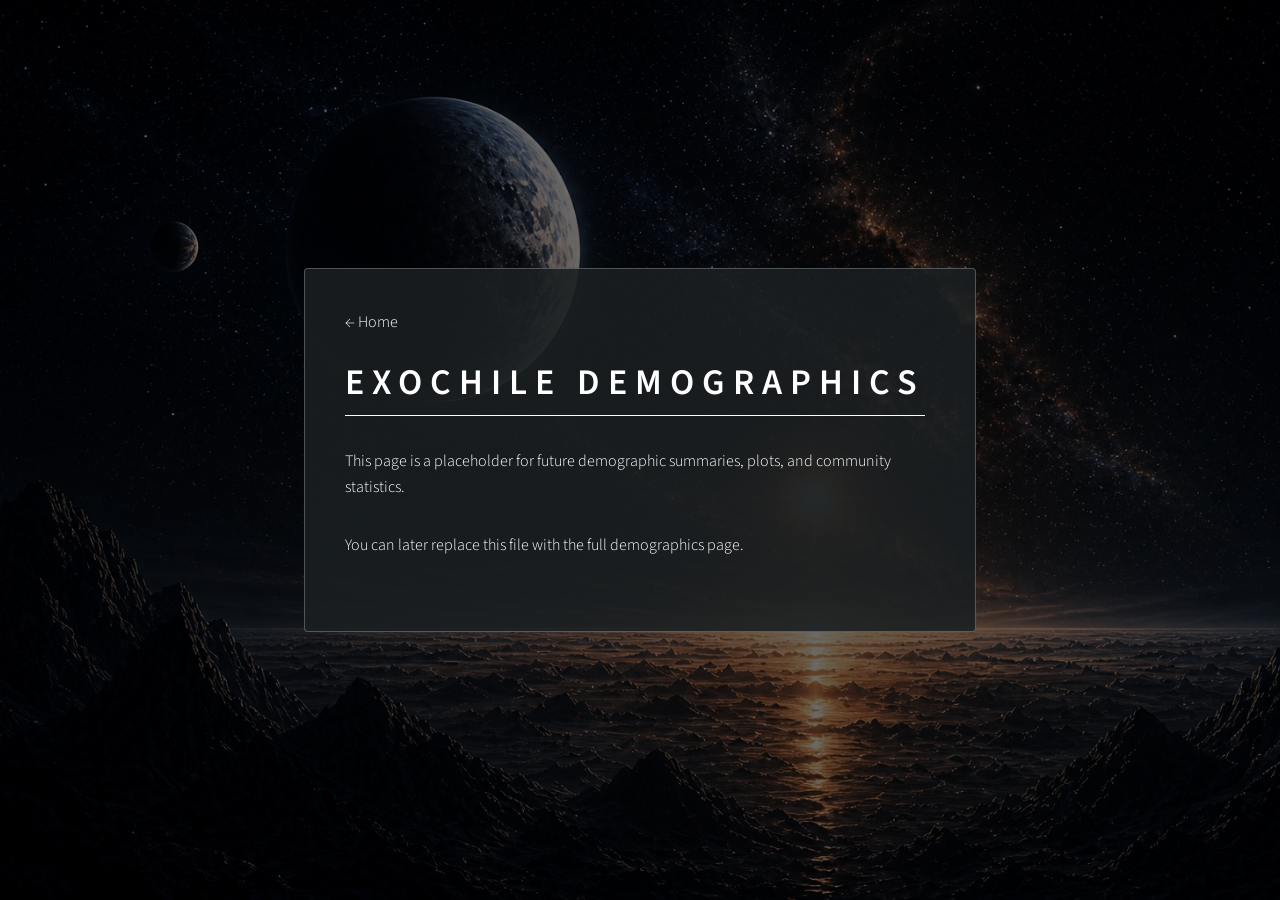
==== demographics.html @ 65439255 "adding subtitle and demographics" ====
<!DOCTYPE HTML>
<html>
<head>
  <title>ExoChile Demographics</title>
  <meta charset="utf-8" />
  <meta name="viewport" content="width=device-width, initial-scale=1, user-scalable=no" />
  <link rel="stylesheet" href="assets/css/main.css" />
  <noscript><link rel="stylesheet" href="assets/css/noscript.css" /></noscript>
  <style>
    body { background: #1b1f22 url("images/exoplanet_1.jpg") center center / cover fixed no-repeat; }
    body::before { content:""; position:fixed; inset:0; background:rgba(0,0,0,.58); z-index:-1; }
    .simple-page { min-height: 100vh; display:flex; align-items:center; justify-content:center; padding: 3rem 1.5rem; }
    .simple-card { width: min(42rem, 100%); background: rgba(27,31,34,.88); border: 1px solid rgba(255,255,255,.25); border-radius: 4px; padding: 2.5rem; }
    .home-link { border-bottom: 0; display:inline-block; margin-bottom: 1.5rem; }
  </style>
</head>
<body>
  <div class="simple-page">
    <main class="simple-card">
      <a class="home-link" href="index.html">← Home</a>
      <h1 class="major">ExoChile Demographics</h1>
      <p>This page is a placeholder for future demographic summaries, plots, and community statistics.</p>
      <p>You can later replace this file with the full demographics page.</p>
    </main>
  </div>
</body>
</html>
---- assets/css/main.css ----
@import url(fontawesome-all.min.css);
@import url("https://fonts.googleapis.com/css?family=Source+Sans+Pro:300italic,600italic,300,600");

/*
	Dimension by HTML5 UP
	html5up.net | @ajlkn
	Free for personal and commercial use under the CCA 3.0 license (html5up.net/license)
*/

html, body, div, span, applet, object,
iframe, h1, h2, h3, h4, h5, h6, p, blockquote,
pre, a, abbr, acronym, address, big, cite,
code, del, dfn, em, img, ins, kbd, q, s, samp,
small, strike, strong, sub, sup, tt, var, b,
u, i, center, dl, dt, dd, ol, ul, li, fieldset,
form, label, legend, table, caption, tbody,
tfoot, thead, tr, th, td, article, aside,
canvas, details, embed, figure, figcaption,
footer, header, hgroup, menu, nav, output, ruby,
section, summary, time, mark, audio, video {
	margin: 0;
	padding: 0;
	border: 0;
	font-size: 100%;
	font: inherit;
	vertical-align: baseline;}

article, aside, details, figcaption, figure,
footer, header, hgroup, menu, nav, section {
	display: block;}

body {
	line-height: 1;
}

ol, ul {
	list-style: none;
}

blockquote, q {
	quotes: none;
}

	blockquote:before, blockquote:after, q:before, q:after {
		content: '';
		content: none;
	}

table {
	border-collapse: collapse;
	border-spacing: 0;
}

body {
	-webkit-text-size-adjust: none;
}

mark {
	background-color: transparent;
	color: inherit;
}

input::-moz-focus-inner {
	border: 0;
	padding: 0;
}

input, select, textarea {
	-moz-appearance: none;
	-webkit-appearance: none;
	-ms-appearance: none;
	appearance: none;
}

/* Basic */

	@-ms-viewport {
		width: device-width;
	}

	@media screen and (max-width: 480px) {

		html, body {
			min-width: 320px;
		}

	}

	html {
		box-sizing: border-box;
	}

	*, *:before, *:after {
		box-sizing: inherit;
	}

	body {
		background: #1b1f22;
	}

		body.is-preload *, body.is-preload *:before, body.is-preload *:after {
			-moz-animation: none !important;
			-webkit-animation: none !important;
			-ms-animation: none !important;
			animation: none !important;
			-moz-transition: none !important;
			-webkit-transition: none !important;
			-ms-transition: none !important;
			transition: none !important;
		}

/* Type */

	html {
		font-size: 16pt;
	}

		@media screen and (max-width: 1680px) {

			html {
				font-size: 12pt;
			}

		}

		@media screen and (max-width: 736px) {

			html {
				font-size: 11pt;
			}

		}

		@media screen and (max-width: 360px) {

			html {
				font-size: 10pt;
			}

		}

	body, input, select, textarea {
		color: #ffffff;
		font-family: "Source Sans Pro", sans-serif;
		font-weight: 300;
		font-size: 1rem;
		line-height: 1.65;
	}

	a {
		-moz-transition: color 0.2s ease-in-out, background-color 0.2s ease-in-out, border-bottom-color 0.2s ease-in-out;
		-webkit-transition: color 0.2s ease-in-out, background-color 0.2s ease-in-out, border-bottom-color 0.2s ease-in-out;
		-ms-transition: color 0.2s ease-in-out, background-color 0.2s ease-in-out, border-bottom-color 0.2s ease-in-out;
		transition: color 0.2s ease-in-out, background-color 0.2s ease-in-out, border-bottom-color 0.2s ease-in-out;
		border-bottom: dotted 1px rgba(255, 255, 255, 0.5);
		text-decoration: none;
		color: inherit;
	}

		a:hover {
			border-bottom-color: transparent;
		}

	strong, b {
		color: #ffffff;
		font-weight: 600;
	}

	em, i {
		font-style: italic;
	}

	p {
		margin: 0 0 2rem 0;
	}

	h1, h2, h3, h4, h5, h6 {
		color: #ffffff;
		font-weight: 600;
		line-height: 1.5;
		margin: 0 0 1rem 0;
		text-transform: uppercase;
		letter-spacing: 0.2rem;
	}

		h1 a, h2 a, h3 a, h4 a, h5 a, h6 a {
			color: inherit;
			text-decoration: none;
		}

		h1.major, h2.major, h3.major, h4.major, h5.major, h6.major {
			border-bottom: solid 1px #ffffff;
			width: -moz-max-content;
			width: -webkit-max-content;
			width: -ms-max-content;
			width: max-content;
			padding-bottom: 0.5rem;
			margin: 0 0 2rem 0;
		}

	h1 {
		font-size: 2.25rem;
		line-height: 1.3;
		letter-spacing: 0.5rem;
	}

	h2 {
		font-size: 1.5rem;
		line-height: 1.4;
		letter-spacing: 0.5rem;
	}

	h3 {
		font-size: 1rem;
	}

	h4 {
		font-size: 0.8rem;
	}

	h5 {
		font-size: 0.7rem;
	}

	h6 {
		font-size: 0.6rem;
	}

	@media screen and (max-width: 736px) {

		h1 {
			font-size: 1.75rem;
			line-height: 1.4;
		}

		h2 {
			font-size: 1.25em;
			line-height: 1.5;
		}

	}

	sub {
		font-size: 0.8rem;
		position: relative;
		top: 0.5rem;
	}

	sup {
		font-size: 0.8rem;
		position: relative;
		top: -0.5rem;
	}

	blockquote {
		border-left: solid 4px #ffffff;
		font-style: italic;
		margin: 0 0 2rem 0;
		padding: 0.5rem 0 0.5rem 2rem;
	}

	code {
		background: rgba(255, 255, 255, 0.075);
		border-radius: 4px;
		font-family: "Courier New", monospace;
		font-size: 0.9rem;
		margin: 0 0.25rem;
		padding: 0.25rem 0.65rem;
	}

	pre {
		-webkit-overflow-scrolling: touch;
		font-family: "Courier New", monospace;
		font-size: 0.9rem;
		margin: 0 0 2rem 0;
	}

		pre code {
			display: block;
			line-height: 1.75;
			padding: 1rem 1.5rem;
			overflow-x: auto;
		}

	hr {
		border: 0;
		border-bottom: solid 1px #ffffff;
		margin: 2.75rem 0;
	}

	.align-left {
		text-align: left;
	}

	.align-center {
		text-align: center;
	}

	.align-right {
		text-align: right;
	}

/* Form */

	form {
		margin: 0 0 2rem 0;
	}

		form > :last-child {
			margin-bottom: 0;
		}

		form > .fields {
			display: -moz-flex;
			display: -webkit-flex;
			display: -ms-flex;
			display: flex;
			-moz-flex-wrap: wrap;
			-webkit-flex-wrap: wrap;
			-ms-flex-wrap: wrap;
			flex-wrap: wrap;
			width: calc(100% + 3rem);
			margin: -1.5rem 0 2rem -1.5rem;
		}

			form > .fields > .field {
				-moz-flex-grow: 0;
				-webkit-flex-grow: 0;
				-ms-flex-grow: 0;
				flex-grow: 0;
				-moz-flex-shrink: 0;
				-webkit-flex-shrink: 0;
				-ms-flex-shrink: 0;
				flex-shrink: 0;
				padding: 1.5rem 0 0 1.5rem;
				width: calc(100% - 1.5rem);
			}

				form > .fields > .field.half {
					width: calc(50% - 0.75rem);
				}

				form > .fields > .field.third {
					width: calc(100%/3 - 0.5rem);
				}

				form > .fields > .field.quarter {
					width: calc(25% - 0.375rem);
				}

		@media screen and (max-width: 480px) {

			form > .fields {
				width: calc(100% + 3rem);
				margin: -1.5rem 0 2rem -1.5rem;
			}

				form > .fields > .field {
					padding: 1.5rem 0 0 1.5rem;
					width: calc(100% - 1.5rem);
				}

					form > .fields > .field.half {
						width: calc(100% - 1.5rem);
					}

					form > .fields > .field.third {
						width: calc(100% - 1.5rem);
					}

					form > .fields > .field.quarter {
						width: calc(100% - 1.5rem);
					}

		}

	label {
		color: #ffffff;
		display: block;
		font-size: 0.8rem;
		font-weight: 300;
		letter-spacing: 0.2rem;
		line-height: 1.5;
		margin: 0 0 1rem 0;
		text-transform: uppercase;
	}

	input[type="text"],
	input[type="password"],
	input[type="email"],
	input[type="tel"],
	select,
	textarea {
		-moz-appearance: none;
		-webkit-appearance: none;
		-ms-appearance: none;
		appearance: none;
		-moz-transition: border-color 0.2s ease-in-out, box-shadow 0.2s ease-in-out, background-color 0.2s ease-in-out;
		-webkit-transition: border-color 0.2s ease-in-out, box-shadow 0.2s ease-in-out, background-color 0.2s ease-in-out;
		-ms-transition: border-color 0.2s ease-in-out, box-shadow 0.2s ease-in-out, background-color 0.2s ease-in-out;
		transition: border-color 0.2s ease-in-out, box-shadow 0.2s ease-in-out, background-color 0.2s ease-in-out;
		background-color: transparent;
		border-radius: 4px;
		border: solid 1px #ffffff;
		color: inherit;
		display: block;
		outline: 0;
		padding: 0 1rem;
		text-decoration: none;
		width: 100%;
	}

		input[type="text"]:invalid,
		input[type="password"]:invalid,
		input[type="email"]:invalid,
		input[type="tel"]:invalid,
		select:invalid,
		textarea:invalid {
			box-shadow: none;
		}

		input[type="text"]:focus,
		input[type="password"]:focus,
		input[type="email"]:focus,
		input[type="tel"]:focus,
		select:focus,
		textarea:focus {
			background: rgba(255, 255, 255, 0.075);
			border-color: #ffffff;
			box-shadow: 0 0 0 1px #ffffff;
		}

	select {
		background-image: url("data:image/svg+xml;charset=utf8,%3Csvg xmlns='http://www.w3.org/2000/svg' width='40' height='40' preserveAspectRatio='none' viewBox='0 0 40 40'%3E%3Cpath d='M9.4,12.3l10.4,10.4l10.4-10.4c0.2-0.2,0.5-0.4,0.9-0.4c0.3,0,0.6,0.1,0.9,0.4l3.3,3.3c0.2,0.2,0.4,0.5,0.4,0.9 c0,0.4-0.1,0.6-0.4,0.9L20.7,31.9c-0.2,0.2-0.5,0.4-0.9,0.4c-0.3,0-0.6-0.1-0.9-0.4L4.3,17.3c-0.2-0.2-0.4-0.5-0.4-0.9 c0-0.4,0.1-0.6,0.4-0.9l3.3-3.3c0.2-0.2,0.5-0.4,0.9-0.4S9.1,12.1,9.4,12.3z' fill='%23ffffff' /%3E%3C/svg%3E");
		background-size: 1.25rem;
		background-repeat: no-repeat;
		background-position: calc(100% - 1rem) center;
		height: 2.75rem;
		padding-right: 2.75rem;
		text-overflow: ellipsis;
	}

		select option {
			color: #ffffff;
			background: #1b1f22;
		}

		select:focus::-ms-value {
			background-color: transparent;
		}

		select::-ms-expand {
			display: none;
		}

	input[type="text"],
	input[type="password"],
	input[type="email"],
	select {
		height: 2.75rem;
	}

	textarea {
		padding: 0.75rem 1rem;
	}

	input[type="checkbox"],
	input[type="radio"] {
		-moz-appearance: none;
		-webkit-appearance: none;
		-ms-appearance: none;
		appearance: none;
		display: block;
		float: left;
		margin-right: -2rem;
		opacity: 0;
		width: 1rem;
		z-index: -1;
	}

		input[type="checkbox"] + label,
		input[type="radio"] + label {
			text-decoration: none;
			-moz-user-select: none;
			-webkit-user-select: none;
			-ms-user-select: none;
			user-select: none;
			color: #ffffff;
			cursor: pointer;
			display: inline-block;
			font-size: 0.8rem;
			font-weight: 300;
			margin: 0 0 0.5rem 0;
			padding-left: 2.65rem;
			padding-right: 0.75rem;
			position: relative;
		}

			input[type="checkbox"] + label:before,
			input[type="radio"] + label:before {
				-moz-osx-font-smoothing: grayscale;
				-webkit-font-smoothing: antialiased;
				display: inline-block;
				font-style: normal;
				font-variant: normal;
				text-rendering: auto;
				line-height: 1;
				text-transform: none !important;
				font-family: 'Font Awesome 5 Free';
				font-weight: 900;
			}

			input[type="checkbox"] + label:before,
			input[type="radio"] + label:before {
				-moz-transition: border-color 0.2s ease-in-out, box-shadow 0.2s ease-in-out, background-color 0.2s ease-in-out;
				-webkit-transition: border-color 0.2s ease-in-out, box-shadow 0.2s ease-in-out, background-color 0.2s ease-in-out;
				-ms-transition: border-color 0.2s ease-in-out, box-shadow 0.2s ease-in-out, background-color 0.2s ease-in-out;
				transition: border-color 0.2s ease-in-out, box-shadow 0.2s ease-in-out, background-color 0.2s ease-in-out;
				border-radius: 4px;
				border: solid 1px #ffffff;
				content: '';
				display: inline-block;
				height: 1.65rem;
				left: 0;
				line-height: 1.65rem;
				position: absolute;
				text-align: center;
				top: -0.15rem;
				width: 1.65rem;
			}

		input[type="checkbox"]:checked + label:before,
		input[type="radio"]:checked + label:before {
			background: #ffffff !important;
			border-color: #ffffff !important;
			color: #1b1f22;
			content: '\f00c';
		}

		input[type="checkbox"]:focus + label:before,
		input[type="radio"]:focus + label:before {
			background: rgba(255, 255, 255, 0.075);
			border-color: #ffffff;
			box-shadow: 0 0 0 1px #ffffff;
		}

	input[type="checkbox"] + label:before {
		border-radius: 4px;
	}

	input[type="radio"] + label:before {
		border-radius: 100%;
	}

	::-webkit-input-placeholder {
		color: rgba(255, 255, 255, 0.5) !important;
		opacity: 1.0;
	}

	:-moz-placeholder {
		color: rgba(255, 255, 255, 0.5) !important;
		opacity: 1.0;
	}

	::-moz-placeholder {
		color: rgba(255, 255, 255, 0.5) !important;
		opacity: 1.0;
	}

	:-ms-input-placeholder {
		color: rgba(255, 255, 255, 0.5) !important;
		opacity: 1.0;
	}

	.formerize-placeholder {
		color: rgba(255, 255, 255, 0.5) !important;
		opacity: 1.0;
	}

/* Box */

	.box {
		border-radius: 4px;
		border: solid 1px #ffffff;
		margin-bottom: 2rem;
		padding: 1.5em;
	}

		.box > :last-child,
		.box > :last-child > :last-child,
		.box > :last-child > :last-child > :last-child {
			margin-bottom: 0;
		}

		.box.alt {
			border: 0;
			border-radius: 0;
			padding: 0;
		}

/* Icon */

	.icon {
		text-decoration: none;
		border-bottom: none;
		position: relative;
	}

		.icon:before {
			-moz-osx-font-smoothing: grayscale;
			-webkit-font-smoothing: antialiased;
			display: inline-block;
			font-style: normal;
			font-variant: normal;
			text-rendering: auto;
			line-height: 1;
			text-transform: none !important;
			font-family: 'Font Awesome 5 Free';
			font-weight: 400;
		}

		.icon > .label {
			display: none;
		}

		.icon:before {
			line-height: inherit;
		}

		.icon.solid:before {
			font-weight: 900;
		}

		.icon.brands:before {
			font-family: 'Font Awesome 5 Brands';
		}

/* Image */

	.image {
		border-radius: 4px;
		border: 0;
		display: inline-block;
		position: relative;
	}

		.image:before {
			pointer-events: none;
			background-image: url("../../images/overlay.png");
			background-color: rgba(19, 21, 25, 0.5);
			border-radius: 4px;
			content: '';
			display: block;
			height: 100%;
			left: 0;
			opacity: 0.5;
			position: absolute;
			top: 0;
			width: 100%;
		}

		.image img {
			border-radius: 4px;
			display: block;
		}

		.image.left, .image.right {
			max-width: 40%;
		}

			.image.left img, .image.right img {
				width: 100%;
			}

		.image.left {
			float: left;
			padding: 0 1.5em 1em 0;
			top: 0.25em;
		}

		.image.right {
			float: right;
			padding: 0 0 1em 1.5em;
			top: 0.25em;
		}

		.image.fit {
			display: block;
			margin: 0 0 2rem 0;
			width: 100%;
		}

			.image.fit img {
				width: 100%;
			}

		.image.main {
			display: block;
			margin: 2.5rem 0;
			width: 100%;
		}

			.image.main img {
				width: 100%;
			}

		@media screen and (max-width: 736px) {

			.image.main {
				margin: 2rem 0;
			}

		}

		@media screen and (max-width: 480px) {

			.image.main {
				margin: 1.5rem 0;
			}

		}

/* List */

	ol {
		list-style: decimal;
		margin: 0 0 2rem 0;
		padding-left: 1.25em;
	}

		ol li {
			padding-left: 0.25em;
		}

	ul {
		list-style: disc;
		margin: 0 0 2rem 0;
		padding-left: 1em;
	}

		ul li {
			padding-left: 0.5em;
		}

		ul.alt {
			list-style: none;
			padding-left: 0;
		}

			ul.alt li {
				border-top: solid 1px #ffffff;
				padding: 0.5em 0;
			}

				ul.alt li:first-child {
					border-top: 0;
					padding-top: 0;
				}

	dl {
		margin: 0 0 2rem 0;
	}

		dl dt {
			display: block;
			font-weight: 600;
			margin: 0 0 1rem 0;
		}

		dl dd {
			margin-left: 2rem;
		}

/* Actions */

	ul.actions {
		display: -moz-flex;
		display: -webkit-flex;
		display: -ms-flex;
		display: flex;
		cursor: default;
		list-style: none;
		margin-left: -1rem;
		padding-left: 0;
	}

		ul.actions li {
			padding: 0 0 0 1rem;
			vertical-align: middle;
		}

		ul.actions.special {
			-moz-justify-content: center;
			-webkit-justify-content: center;
			-ms-justify-content: center;
			justify-content: center;
			width: 100%;
			margin-left: 0;
		}

			ul.actions.special li:first-child {
				padding-left: 0;
			}

		ul.actions.stacked {
			-moz-flex-direction: column;
			-webkit-flex-direction: column;
			-ms-flex-direction: column;
			flex-direction: column;
			margin-left: 0;
		}

			ul.actions.stacked li {
				padding: 1.3rem 0 0 0;
			}

				ul.actions.stacked li:first-child {
					padding-top: 0;
				}

		ul.actions.fit {
			width: calc(100% + 1rem);
		}

			ul.actions.fit li {
				-moz-flex-grow: 1;
				-webkit-flex-grow: 1;
				-ms-flex-grow: 1;
				flex-grow: 1;
				-moz-flex-shrink: 1;
				-webkit-flex-shrink: 1;
				-ms-flex-shrink: 1;
				flex-shrink: 1;
				width: 100%;
			}

				ul.actions.fit li > * {
					width: 100%;
				}

			ul.actions.fit.stacked {
				width: 100%;
			}

		@media screen and (max-width: 480px) {

			ul.actions:not(.fixed) {
				-moz-flex-direction: column;
				-webkit-flex-direction: column;
				-ms-flex-direction: column;
				flex-direction: column;
				margin-left: 0;
				width: 100% !important;
			}

				ul.actions:not(.fixed) li {
					-moz-flex-grow: 1;
					-webkit-flex-grow: 1;
					-ms-flex-grow: 1;
					flex-grow: 1;
					-moz-flex-shrink: 1;
					-webkit-flex-shrink: 1;
					-ms-flex-shrink: 1;
					flex-shrink: 1;
					padding: 1rem 0 0 0;
					text-align: center;
					width: 100%;
				}

					ul.actions:not(.fixed) li > * {
						width: 100%;
					}

					ul.actions:not(.fixed) li:first-child {
						padding-top: 0;
					}

					ul.actions:not(.fixed) li input[type="submit"],
					ul.actions:not(.fixed) li input[type="reset"],
					ul.actions:not(.fixed) li input[type="button"],
					ul.actions:not(.fixed) li button,
					ul.actions:not(.fixed) li .button {
						width: 100%;
					}

						ul.actions:not(.fixed) li input[type="submit"].icon:before,
						ul.actions:not(.fixed) li input[type="reset"].icon:before,
						ul.actions:not(.fixed) li input[type="button"].icon:before,
						ul.actions:not(.fixed) li button.icon:before,
						ul.actions:not(.fixed) li .button.icon:before {
							margin-left: -0.5em;
						}

		}

/* Icons */

	ul.icons {
		cursor: default;
		list-style: none;
		padding-left: 0;
	}

		ul.icons li {
			display: inline-block;
			padding: 0 0.75em 0 0;
		}

			ul.icons li:last-child {
				padding-right: 0;
			}

			ul.icons li a {
				border-radius: 100%;
				box-shadow: inset 0 0 0 1px #ffffff;
				display: inline-block;
				height: 2.25rem;
				line-height: 2.25rem;
				text-align: center;
				width: 2.25rem;
			}

				ul.icons li a:hover {
					background-color: rgba(255, 255, 255, 0.075);
				}

				ul.icons li a:active {
					background-color: rgba(255, 255, 255, 0.175);
				}

/* Table */

	.table-wrapper {
		-webkit-overflow-scrolling: touch;
		overflow-x: auto;
	}

	table {
		margin: 0 0 2rem 0;
		width: 100%;
	}

		table tbody tr {
			border: solid 1px #ffffff;
			border-left: 0;
			border-right: 0;
		}

			table tbody tr:nth-child(2n + 1) {
				background-color: rgba(255, 255, 255, 0.075);
			}

		table td {
			padding: 0.75em 0.75em;
		}

		table th {
			color: #ffffff;
			font-size: 0.9em;
			font-weight: 600;
			padding: 0 0.75em 0.75em 0.75em;
			text-align: left;
		}

		table thead {
			border-bottom: solid 2px #ffffff;
		}

		table tfoot {
			border-top: solid 2px #ffffff;
		}

		table.alt {
			border-collapse: separate;
		}

			table.alt tbody tr td {
				border: solid 1px #ffffff;
				border-left-width: 0;
				border-top-width: 0;
			}

				table.alt tbody tr td:first-child {
					border-left-width: 1px;
				}

			table.alt tbody tr:first-child td {
				border-top-width: 1px;
			}

			table.alt thead {
				border-bottom: 0;
			}

			table.alt tfoot {
				border-top: 0;
			}

/* Button */

	input[type="submit"],
	input[type="reset"],
	input[type="button"],
	button,
	.button {
		-moz-appearance: none;
		-webkit-appearance: none;
		-ms-appearance: none;
		appearance: none;
		-moz-transition: background-color 0.2s ease-in-out, color 0.2s ease-in-out;
		-webkit-transition: background-color 0.2s ease-in-out, color 0.2s ease-in-out;
		-ms-transition: background-color 0.2s ease-in-out, color 0.2s ease-in-out;
		transition: background-color 0.2s ease-in-out, color 0.2s ease-in-out;
		background-color: transparent;
		border-radius: 4px;
		border: 0;
		box-shadow: inset 0 0 0 1px #ffffff;
		color: #ffffff !important;
		cursor: pointer;
		display: inline-block;
		font-size: 0.8rem;
		font-weight: 300;
		height: 2.75rem;
		letter-spacing: 0.2rem;
		line-height: 2.75rem;
		outline: 0;
		padding: 0 1.25rem 0 1.35rem;
		text-align: center;
		text-decoration: none;
		text-transform: uppercase;
		white-space: nowrap;
	}

		input[type="submit"]:hover,
		input[type="reset"]:hover,
		input[type="button"]:hover,
		button:hover,
		.button:hover {
			background-color: rgba(255, 255, 255, 0.075);
		}

		input[type="submit"]:active,
		input[type="reset"]:active,
		input[type="button"]:active,
		button:active,
		.button:active {
			background-color: rgba(255, 255, 255, 0.175);
		}

		input[type="submit"].icon:before,
		input[type="reset"].icon:before,
		input[type="button"].icon:before,
		button.icon:before,
		.button.icon:before {
			margin-right: 0.5em;
		}

		input[type="submit"].fit,
		input[type="reset"].fit,
		input[type="button"].fit,
		button.fit,
		.button.fit {
			width: 100%;
		}

		input[type="submit"].small,
		input[type="reset"].small,
		input[type="button"].small,
		button.small,
		.button.small {
			font-size: 0.6rem;
			height: 2.0625rem;
			line-height: 2.0625rem;
		}

		input[type="submit"].primary,
		input[type="reset"].primary,
		input[type="button"].primary,
		button.primary,
		.button.primary {
			background-color: #ffffff;
			color: #1b1f22 !important;
			font-weight: 600;
		}

		input[type="submit"].disabled, input[type="submit"]:disabled,
		input[type="reset"].disabled,
		input[type="reset"]:disabled,
		input[type="button"].disabled,
		input[type="button"]:disabled,
		button.disabled,
		button:disabled,
		.button.disabled,
		.button:disabled {
			pointer-events: none;
			cursor: default;
			opacity: 0.25;
		}

	input[type="submit"],
	input[type="reset"],
	input[type="button"],
	button {
		line-height: calc(2.75rem - 2px);
	}

/* BG */

	#bg {
		-moz-transform: scale(1.0);
		-webkit-transform: scale(1.0);
		-ms-transform: scale(1.0);
		transform: scale(1.0);
		-webkit-backface-visibility: hidden;
		position: fixed;
		top: 0;
		left: 0;
		width: 100%;
		height: 100vh;
		z-index: 1;
	}

		#bg:before, #bg:after {
			content: '';
			display: block;
			position: absolute;
			top: 0;
			left: 0;
			width: 100%;
			height: 100%;
		}

		#bg:before {
			-moz-transition: background-color 2.5s ease-in-out;
			-webkit-transition: background-color 2.5s ease-in-out;
			-ms-transition: background-color 2.5s ease-in-out;
			transition: background-color 2.5s ease-in-out;
			-moz-transition-delay: 0.75s;
			-webkit-transition-delay: 0.75s;
			-ms-transition-delay: 0.75s;
			transition-delay: 0.75s;
			background-image: linear-gradient(to top, rgba(19, 21, 25, 0.5), rgba(19, 21, 25, 0.5)), url("../../images/overlay.png");
			background-size: auto, 256px 256px;
			background-position: center, center;
			background-repeat: no-repeat, repeat;
			z-index: 2;
		}

		#bg:after {
			-moz-transform: scale(1.125);
			-webkit-transform: scale(1.125);
			-ms-transform: scale(1.125);
			transform: scale(1.125);
			-moz-transition: -moz-transform 0.325s ease-in-out, -moz-filter 0.325s ease-in-out;
			-webkit-transition: -webkit-transform 0.325s ease-in-out, -webkit-filter 0.325s ease-in-out;
			-ms-transition: -ms-transform 0.325s ease-in-out, -ms-filter 0.325s ease-in-out;
			transition: transform 0.325s ease-in-out, filter 0.325s ease-in-out;
			background-image: url("../../images/bg_exoplanet_system.svg");
			background-position: center;
			background-size: cover;
			background-repeat: no-repeat;
			z-index: 1;
		}

		body.is-article-visible #bg:after {
			-moz-transform: scale(1.0825);
			-webkit-transform: scale(1.0825);
			-ms-transform: scale(1.0825);
			transform: scale(1.0825);
			-moz-filter: blur(0.2rem);
			-webkit-filter: blur(0.2rem);
			-ms-filter: blur(0.2rem);
			filter: blur(0.2rem);
		}

		body.is-preload #bg:before {
			background-color: #000000;
		}

/* Wrapper */

	#wrapper {
		display: -moz-flex;
		display: -webkit-flex;
		display: -ms-flex;
		display: flex;
		-moz-flex-direction: column;
		-webkit-flex-direction: column;
		-ms-flex-direction: column;
		flex-direction: column;
		-moz-align-items: center;
		-webkit-align-items: center;
		-ms-align-items: center;
		align-items: center;
		-moz-justify-content: space-between;
		-webkit-justify-content: space-between;
		-ms-justify-content: space-between;
		justify-content: space-between;
		position: relative;
		min-height: 100vh;
		width: 100%;
		padding: 4rem 2rem;
		z-index: 3;
	}

		#wrapper:before {
			content: '';
			display: block;
		}

		@media screen and (max-width: 1680px) {

			#wrapper {
				padding: 3rem 2rem;
			}

		}

		@media screen and (max-width: 736px) {

			#wrapper {
				padding: 2rem 1rem;
			}

		}

		@media screen and (max-width: 480px) {

			#wrapper {
				padding: 1rem;
			}

		}

/* Header */

	#header {
		display: -moz-flex;
		display: -webkit-flex;
		display: -ms-flex;
		display: flex;
		-moz-flex-direction: column;
		-webkit-flex-direction: column;
		-ms-flex-direction: column;
		flex-direction: column;
		-moz-align-items: center;
		-webkit-align-items: center;
		-ms-align-items: center;
		align-items: center;
		-moz-transition: -moz-transform 0.325s ease-in-out, -moz-filter 0.325s ease-in-out, opacity 0.325s ease-in-out;
		-webkit-transition: -webkit-transform 0.325s ease-in-out, -webkit-filter 0.325s ease-in-out, opacity 0.325s ease-in-out;
		-ms-transition: -ms-transform 0.325s ease-in-out, -ms-filter 0.325s ease-in-out, opacity 0.325s ease-in-out;
		transition: transform 0.325s ease-in-out, filter 0.325s ease-in-out, opacity 0.325s ease-in-out;
		background-image: -moz-radial-gradient(rgba(0, 0, 0, 0.25) 25%, rgba(0, 0, 0, 0) 55%);
		background-image: -webkit-radial-gradient(rgba(0, 0, 0, 0.25) 25%, rgba(0, 0, 0, 0) 55%);
		background-image: -ms-radial-gradient(rgba(0, 0, 0, 0.25) 25%, rgba(0, 0, 0, 0) 55%);
		background-image: radial-gradient(rgba(0, 0, 0, 0.25) 25%, rgba(0, 0, 0, 0) 55%);
		max-width: 100%;
		text-align: center;
	}

		#header > * {
			-moz-transition: opacity 0.325s ease-in-out;
			-webkit-transition: opacity 0.325s ease-in-out;
			-ms-transition: opacity 0.325s ease-in-out;
			transition: opacity 0.325s ease-in-out;
			position: relative;
			margin-top: 3.5rem;
		}

			#header > *:before {
				content: '';
				display: block;
				position: absolute;
				top: calc(-3.5rem - 1px);
				left: calc(50% - 1px);
				width: 1px;
				height: calc(3.5rem + 1px);
				background: #ffffff;
			}

		#header > :first-child {
			margin-top: 0;
		}

			#header > :first-child:before {
				display: none;
			}

		#header .logo {
			width: 5.5rem;
			height: 5.5rem;
			line-height: 5.5rem;
			border: solid 1px #ffffff;
			border-radius: 100%;
			overflow: visible;
		}

			#header .logo .icon:before {
				font-size: 2rem;
			}

			.logo .planet-logo svg {
			    overflow: visible;
			}
			


		#header .content {
			border-style: solid;
			border-color: #ffffff;
			border-top-width: 1px;
			border-bottom-width: 1px;
			max-width: 100%;
		}

			#header .content .inner {
				-moz-transition: max-height 0.75s ease, padding 0.75s ease, opacity 0.325s ease-in-out;
				-webkit-transition: max-height 0.75s ease, padding 0.75s ease, opacity 0.325s ease-in-out;
				-ms-transition: max-height 0.75s ease, padding 0.75s ease, opacity 0.325s ease-in-out;
				transition: max-height 0.75s ease, padding 0.75s ease, opacity 0.325s ease-in-out;
				-moz-transition-delay: 0.25s;
				-webkit-transition-delay: 0.25s;
				-ms-transition-delay: 0.25s;
				transition-delay: 0.25s;
				padding: 3rem 2rem;
				max-height: 40rem;
				overflow: hidden;
			}

				#header .content .inner > :last-child {
					margin-bottom: 0;
				}

			#header .content p {
				text-transform: uppercase;
				letter-spacing: 0.2rem;
				font-size: 0.8rem;
				line-height: 2;
			}

		#header nav ul {
			display: -moz-flex;
			display: -webkit-flex;
			display: -ms-flex;
			display: flex;
			margin-bottom: 0;
			list-style: none;
			padding-left: 0;
			border: solid 1px #ffffff;
			border-radius: 4px;
		}

			#header nav ul li {
				padding-left: 0;
				border-left: solid 1px #ffffff;
			}

				#header nav ul li:first-child {
					border-left: 0;
				}

				#header nav ul li a {
					display: block;
					min-width: 7.5rem;
					height: 2.75rem;
					line-height: 2.75rem;
					padding: 0 1.25rem 0 1.45rem;
					text-transform: uppercase;
					letter-spacing: 0.2rem;
					font-size: 0.8rem;
					border-bottom: 0;
				}

					#header nav ul li a:hover {
						background-color: rgba(255, 255, 255, 0.075);
					}

					#header nav ul li a:active {
						background-color: rgba(255, 255, 255, 0.175);
					}

		#header nav.use-middle:after {
			content: '';
			display: block;
			position: absolute;
			top: 0;
			left: calc(50% - 1px);
			width: 1px;
			height: 100%;
			background: #ffffff;
		}

		#header nav.use-middle ul li.is-middle {
			border-left: 0;
		}

		body.is-article-visible #header {
			-moz-transform: scale(0.95);
			-webkit-transform: scale(0.95);
			-ms-transform: scale(0.95);
			transform: scale(0.95);
			-moz-filter: blur(0.1rem);
			-webkit-filter: blur(0.1rem);
			-ms-filter: blur(0.1rem);
			filter: blur(0.1rem);
			opacity: 0;
		}

		body.is-preload #header {
			-moz-filter: blur(0.125rem);
			-webkit-filter: blur(0.125rem);
			-ms-filter: blur(0.125rem);
			filter: blur(0.125rem);
		}

			body.is-preload #header > * {
				opacity: 0;
			}

			body.is-preload #header .content .inner {
				max-height: 0;
				padding-top: 0;
				padding-bottom: 0;
				opacity: 0;
			}

		@media screen and (max-width: 980px) {

			#header .content p br {
				display: none;
			}

		}

		@media screen and (max-width: 736px) {

			#header > * {
				margin-top: 2rem;
			}

				#header > *:before {
					top: calc(-2rem - 1px);
					height: calc(2rem + 1px);
				}

			#header .logo {
				width: 4.75rem;
				height: 4.75rem;
				line-height: 4.75rem;
			}

				#header .logo .icon:before {
					font-size: 1.75rem;
				}

			#header .content .inner {
				padding: 2.5rem 1rem;
			}

			#header .content p {
				line-height: 1.875;
			}

		}

		@media screen and (max-width: 480px) {

			#header {
				padding: 1.5rem 0;
			}

				#header .content .inner {
					padding: 2.5rem 0;
				}

				#header nav ul {
					-moz-flex-direction: column;
					-webkit-flex-direction: column;
					-ms-flex-direction: column;
					flex-direction: column;
					min-width: 10rem;
					max-width: 100%;
				}

					#header nav ul li {
						border-left: 0;
						border-top: solid 1px #ffffff;
					}

						#header nav ul li:first-child {
							border-top: 0;
						}

						#header nav ul li a {
							height: 3rem;
							line-height: 3rem;
							min-width: 0;
							width: 100%;
						}

				#header nav.use-middle:after {
					display: none;
				}

		}

/* Main */

	#main {
		-moz-flex-grow: 1;
		-webkit-flex-grow: 1;
		-ms-flex-grow: 1;
		flex-grow: 1;
		-moz-flex-shrink: 1;
		-webkit-flex-shrink: 1;
		-ms-flex-shrink: 1;
		flex-shrink: 1;
		display: -moz-flex;
		display: -webkit-flex;
		display: -ms-flex;
		display: flex;
		-moz-align-items: center;
		-webkit-align-items: center;
		-ms-align-items: center;
		align-items: center;
		-moz-justify-content: center;
		-webkit-justify-content: center;
		-ms-justify-content: center;
		justify-content: center;
		-moz-flex-direction: column;
		-webkit-flex-direction: column;
		-ms-flex-direction: column;
		flex-direction: column;
		position: relative;
		max-width: 100%;
		z-index: 3;
	}

		#main article {
			-moz-transform: translateY(0.25rem);
			-webkit-transform: translateY(0.25rem);
			-ms-transform: translateY(0.25rem);
			transform: translateY(0.25rem);
			-moz-transition: opacity 0.325s ease-in-out, -moz-transform 0.325s ease-in-out;
			-webkit-transition: opacity 0.325s ease-in-out, -webkit-transform 0.325s ease-in-out;
			-ms-transition: opacity 0.325s ease-in-out, -ms-transform 0.325s ease-in-out;
			transition: opacity 0.325s ease-in-out, transform 0.325s ease-in-out;
			padding: 4.5rem 2.5rem 1.5rem 2.5rem ;
			position: relative;
			width: 40rem;
			max-width: 100%;
			background-color: rgba(27, 31, 34, 0.85);
			border-radius: 4px;
			opacity: 0;
		}

			#main article.active {
				-moz-transform: translateY(0);
				-webkit-transform: translateY(0);
				-ms-transform: translateY(0);
				transform: translateY(0);
				opacity: 1;
			}

			#main article .close {
				display: block;
				position: absolute;
				top: 0;
				right: 0;
				width: 4rem;
				height: 4rem;
				cursor: pointer;
				text-indent: 4rem;
				overflow: hidden;
				white-space: nowrap;
			}

				#main article .close:before {
					-moz-transition: background-color 0.2s ease-in-out;
					-webkit-transition: background-color 0.2s ease-in-out;
					-ms-transition: background-color 0.2s ease-in-out;
					transition: background-color 0.2s ease-in-out;
					content: '';
					display: block;
					position: absolute;
					top: 0.75rem;
					left: 0.75rem;
					width: 2.5rem;
					height: 2.5rem;
					border-radius: 100%;
					background-position: center;
					background-image: url("data:image/svg+xml;charset=utf8,%3Csvg xmlns='http://www.w3.org/2000/svg' xmlns:xlink='http://www.w3.org/1999/xlink' width='20px' height='20px' viewBox='0 0 20 20' zoomAndPan='disable'%3E%3Cstyle%3Eline %7B stroke: %23ffffff%3B stroke-width: 1%3B %7D%3C/style%3E%3Cline x1='2' y1='2' x2='18' y2='18' /%3E%3Cline x1='18' y1='2' x2='2' y2='18' /%3E%3C/svg%3E");
					background-size: 20px 20px;
					background-repeat: no-repeat;
				}

				#main article .close:hover:before {
					background-color: rgba(255, 255, 255, 0.075);
				}

				#main article .close:active:before {
					background-color: rgba(255, 255, 255, 0.175);
				}

		@media screen and (max-width: 736px) {

			#main article {
				padding: 3.5rem 2rem 0.5rem 2rem ;
			}

				#main article .close:before {
					top: 0.875rem;
					left: 0.875rem;
					width: 2.25rem;
					height: 2.25rem;
					background-size: 14px 14px;
				}

		}

		@media screen and (max-width: 480px) {

			#main article {
				padding: 3rem 1.5rem 0.5rem 1.5rem ;
			}

		}

/* Footer */

	#footer {
		-moz-transition: -moz-transform 0.325s ease-in-out, -moz-filter 0.325s ease-in-out, opacity 0.325s ease-in-out;
		-webkit-transition: -webkit-transform 0.325s ease-in-out, -webkit-filter 0.325s ease-in-out, opacity 0.325s ease-in-out;
		-ms-transition: -ms-transform 0.325s ease-in-out, -ms-filter 0.325s ease-in-out, opacity 0.325s ease-in-out;
		transition: transform 0.325s ease-in-out, filter 0.325s ease-in-out, opacity 0.325s ease-in-out;
		width: 100%;
		max-width: 100%;
		margin-top: 2rem;
		text-align: center;
	}

		#footer .copyright {
			letter-spacing: 0.2rem;
			font-size: 0.6rem;
			opacity: 0.75;
			margin-bottom: 0;
			text-transform: uppercase;
		}

		body.is-article-visible #footer {
			-moz-transform: scale(0.95);
			-webkit-transform: scale(0.95);
			-ms-transform: scale(0.95);
			transform: scale(0.95);
			-moz-filter: blur(0.1rem);
			-webkit-filter: blur(0.1rem);
			-ms-filter: blur(0.1rem);
			filter: blur(0.1rem);
			opacity: 0;
		}

		body.is-preload #footer {
			opacity: 0;
		}
/* Exoplanets Chile custom refinements */
#bg:after {
	background-image: url("../../images/exoplanet_2.jpg");
	background-position: center center;
	background-size: cover;
}

#header nav ul li a {
	display: flex;
	align-items: center;
	justify-content: center;
	text-align: center;
	min-width: 8.75rem;
	height: 2.75rem;
	line-height: 1.1;
	padding: 0 1rem;
	letter-spacing: 0.12rem;
	white-space: nowrap;
}

@media screen and (max-width: 736px) {
	#header nav ul li a {
		min-width: 7.5rem;
		letter-spacing: 0.08rem;
		padding: 0 0.65rem;
	}
}
---- assets/css/noscript.css ----
/*
	Dimension by HTML5 UP
	html5up.net | @ajlkn
	Free for personal and commercial use under the CCA 3.0 license (html5up.net/license)
*/

/* BG */

	body.is-preload #bg:before {
		background-color: transparent;
	}

/* Header */

	body.is-preload #header {
		-moz-filter: none;
		-webkit-filter: none;
		-ms-filter: none;
		filter: none;
	}

		body.is-preload #header > * {
			opacity: 1;
		}

		body.is-preload #header .content .inner {
			max-height: none;
			padding: 3rem 2rem;
			opacity: 1;
		}

/* Main */

	#main article {
		opacity: 1;
		margin: 4rem 0 0 0;
	}
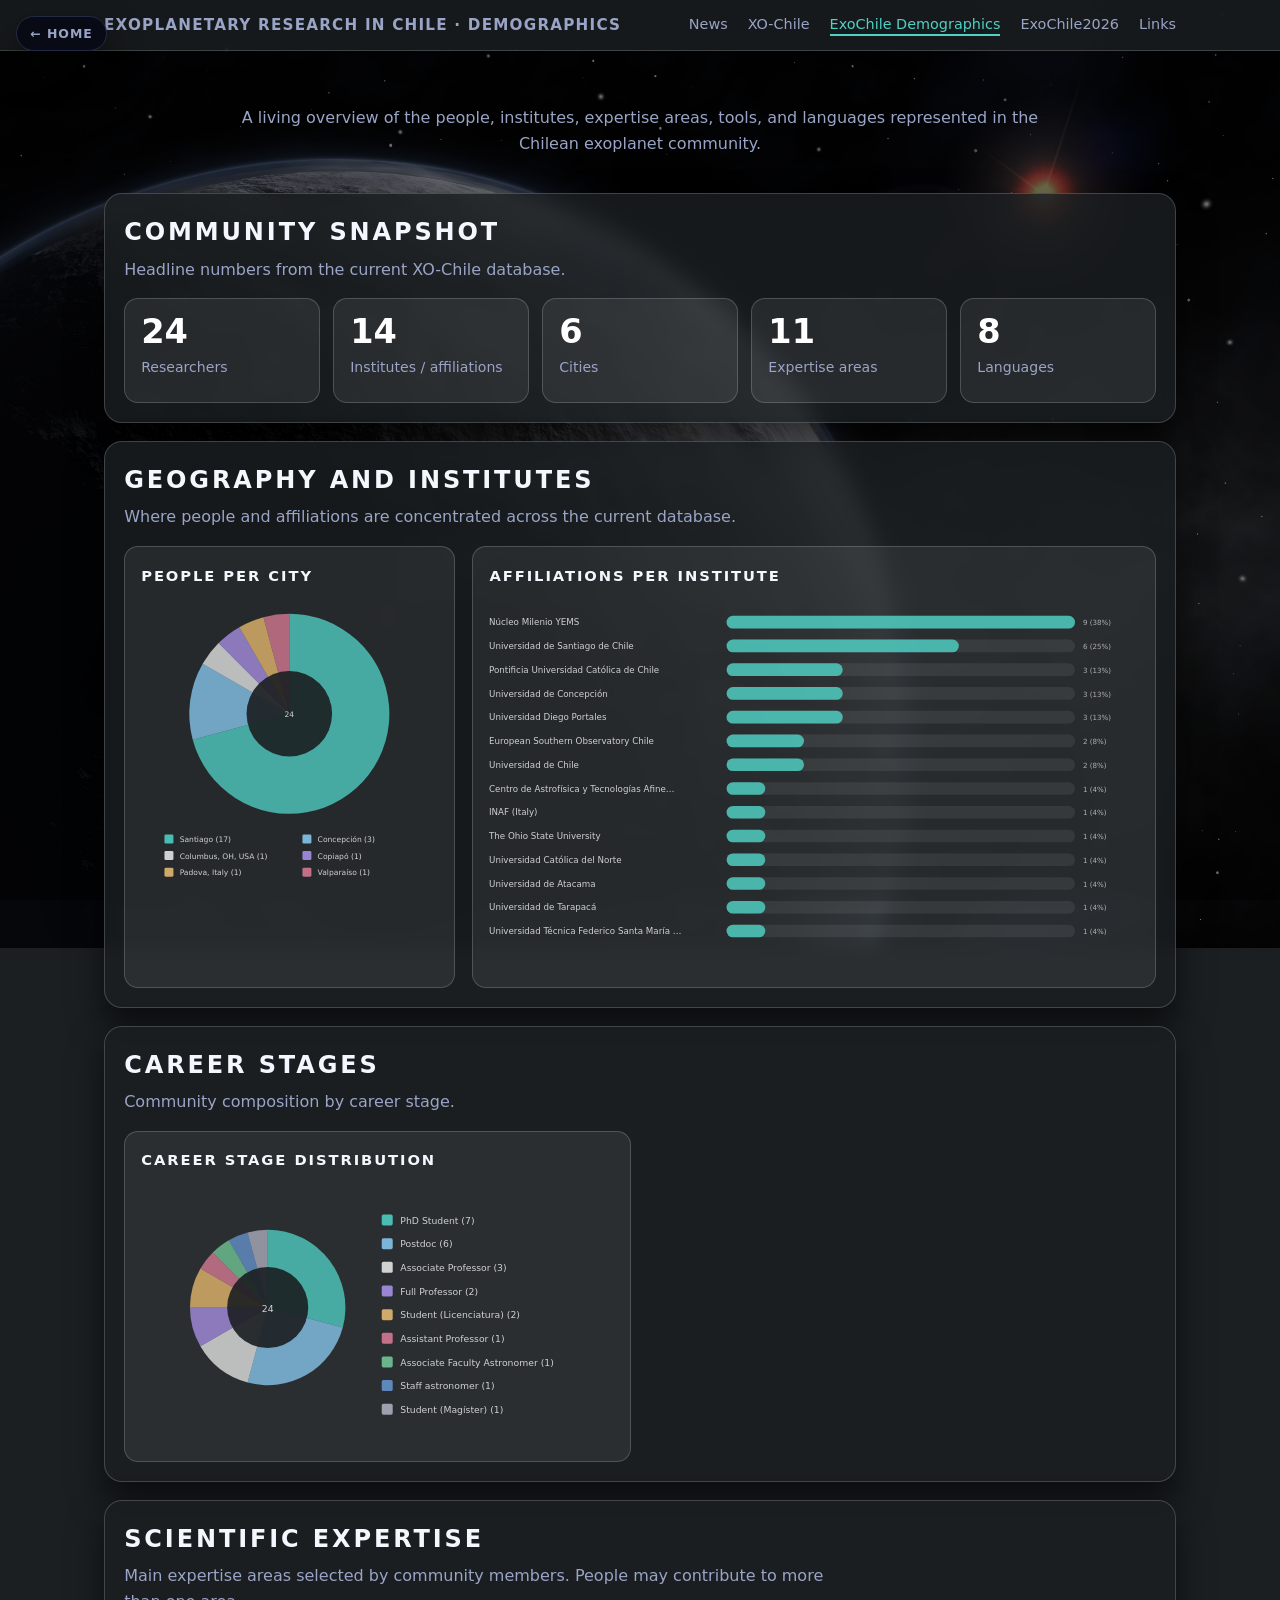
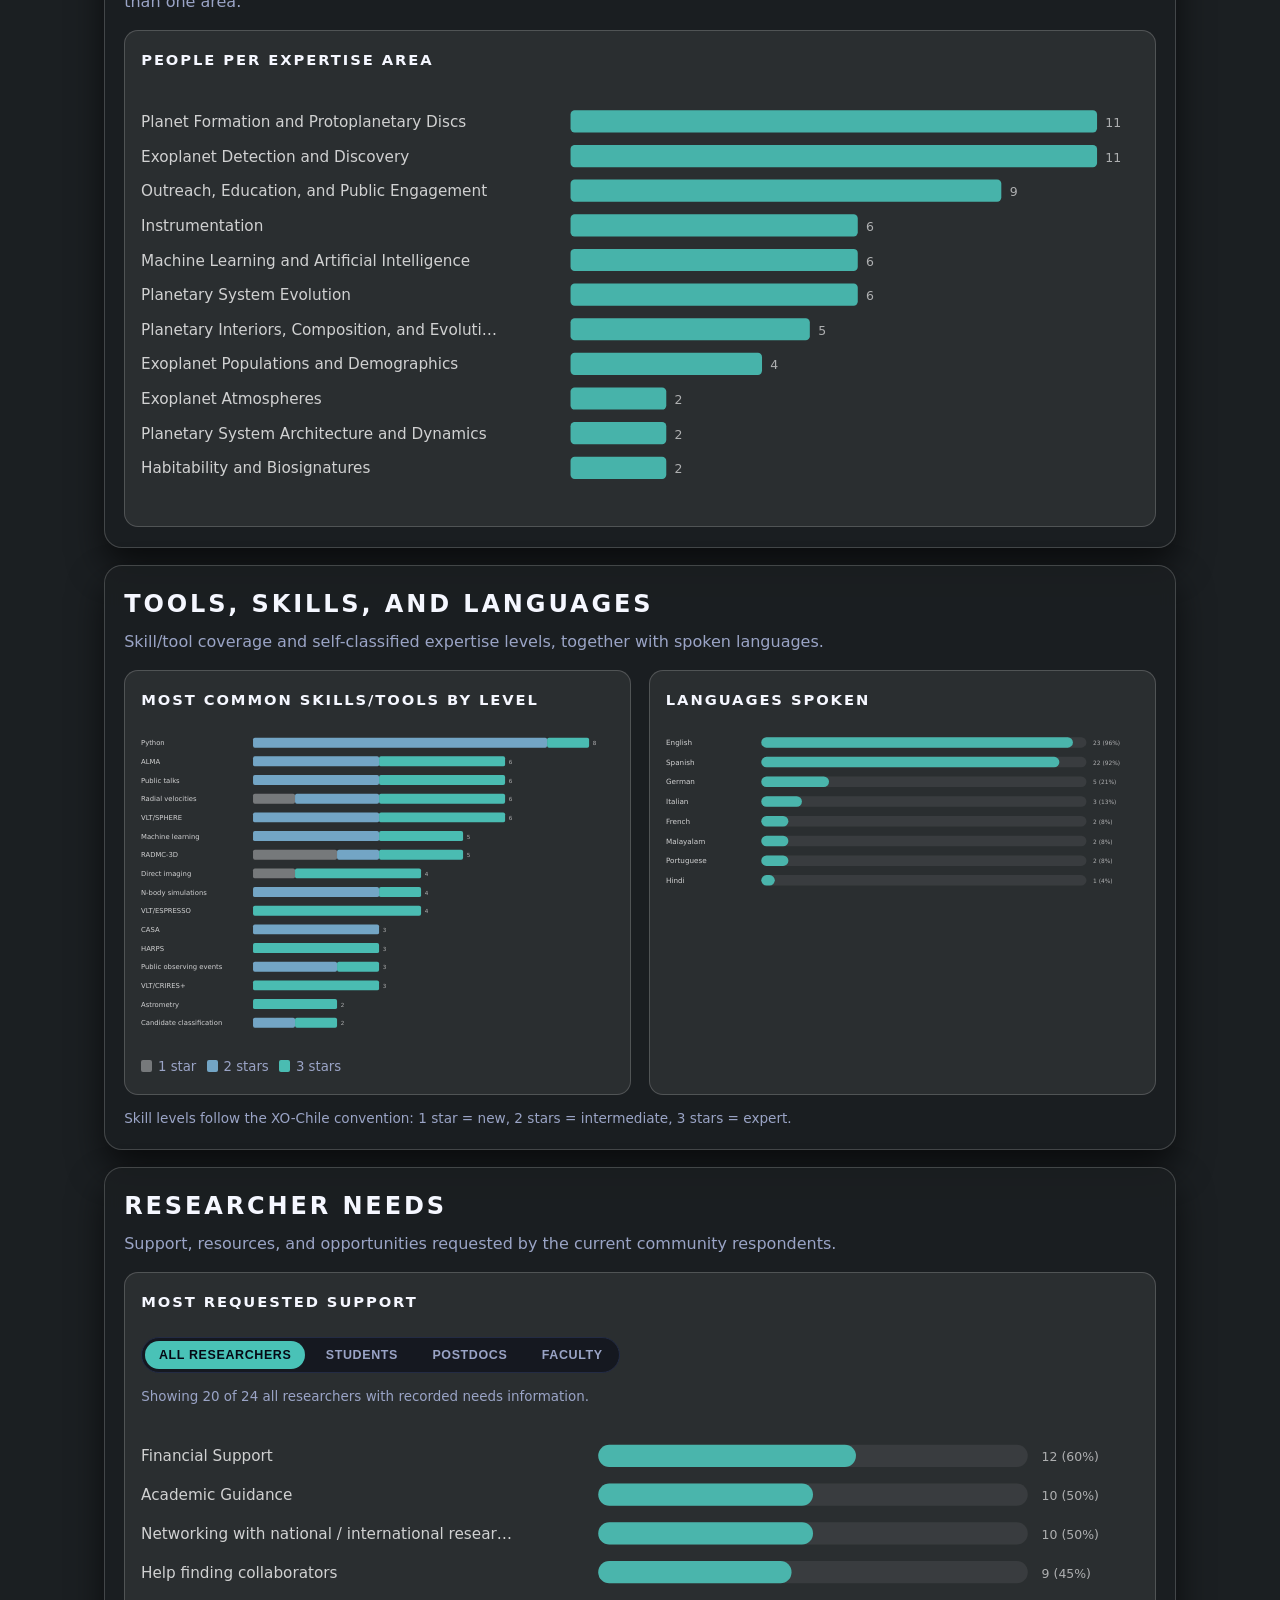
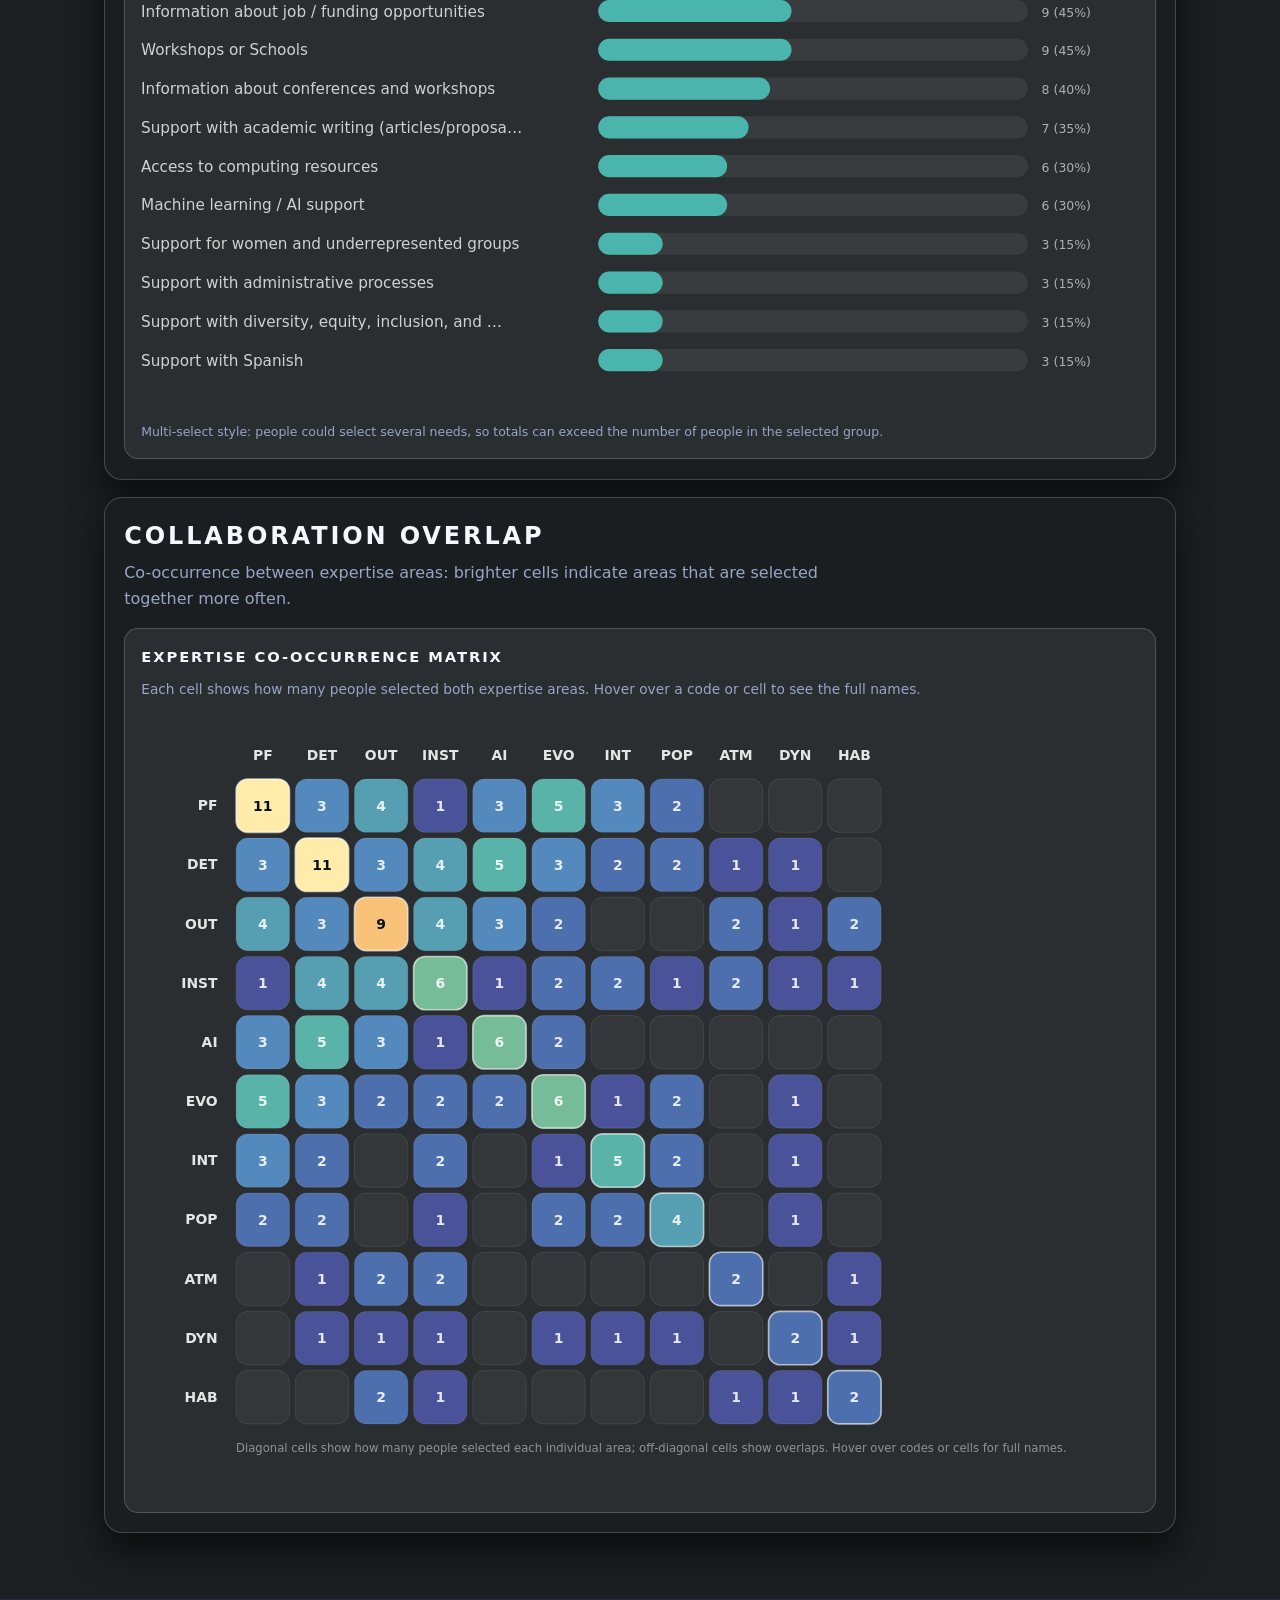
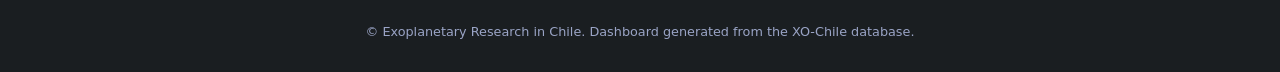
==== commit b7cdbe5a: "updating statistics" ====
--- a/demographics.html
+++ b/demographics.html
@@ -1,27 +1,697 @@
-<!DOCTYPE HTML>
-<html>
+<!DOCTYPE html>
+<html lang="en">
 <head>
+  <meta charset="UTF-8" />
   <title>ExoChile Demographics</title>
-  <meta charset="utf-8" />
-  <meta name="viewport" content="width=device-width, initial-scale=1, user-scalable=no" />
-  <link rel="stylesheet" href="assets/css/main.css" />
-  <noscript><link rel="stylesheet" href="assets/css/noscript.css" /></noscript>
+  <meta name="viewport" content="width=device-width, initial-scale=1" />
+  <meta name="description" content="Demographic overview of the ExoChile community database." />
   <style>
-    body { background: #1b1f22 url("images/exoplanet_1.jpg") center center / cover fixed no-repeat; }
+    :root {
+      --bg: #0b1020;
+      --bg-alt: #141a2a;
+      --accent: #4fd1c5;
+      --accent-soft: rgba(79, 209, 197, 0.15);
+      --text: #f5f7ff;
+      --muted: #9aa4c6;
+      --card-bg: #1a2135;
+      --border-subtle: #232b44;
+      --shadow-soft: 0 18px 35px rgba(0, 0, 0, 0.6);
+      --radius-lg: 18px;
+      --radius-pill: 999px;
+      --transition: 0.25s ease;
+      --font-sans: system-ui, -apple-system, BlinkMacSystemFont, "Segoe UI", sans-serif;
+
+      /* Demographics dashboard aliases */
+      --panel: rgba(27,31,34,.82);
+      --panel-soft: rgba(255,255,255,.07);
+      --line: rgba(255,255,255,.18);
+      --shadow: var(--shadow-soft);
+      --radius: var(--radius-lg);
+      --font: var(--font-sans);
+      --accent2: #8fd4ff;
+    }
+    * { box-sizing: border-box; margin: 0; padding: 0; }
+
+    body {
+      font-family: var(--font-sans);
+      background: #1b1f22 url("images/eso0603a.jpg") center center / cover fixed no-repeat;
+      color: var(--text);
+      line-height: 1.6;
+      min-height: 100vh;
+      scroll-behavior: smooth;
+    }
     body::before { content:""; position:fixed; inset:0; background:rgba(0,0,0,.58); z-index:-1; }
-    .simple-page { min-height: 100vh; display:flex; align-items:center; justify-content:center; padding: 3rem 1.5rem; }
-    .simple-card { width: min(42rem, 100%); background: rgba(27,31,34,.88); border: 1px solid rgba(255,255,255,.25); border-radius: 4px; padding: 2.5rem; }
-    .home-link { border-bottom: 0; display:inline-block; margin-bottom: 1.5rem; }
+
+    a { color: var(--accent); text-decoration: none; border-bottom: 0; }
+    a:hover { text-decoration: underline; }
+
+    header {
+      position: sticky; top: 0; z-index: 20;
+      backdrop-filter: blur(18px);
+      background: rgba(27,31,34,.82);
+      border-bottom: 1px solid rgba(255,255,255,.18);
+    }
+
+    .nav-inner {
+      max-width: 1120px; margin: 0 auto; padding: 0.8rem 1.5rem;
+      display: flex; align-items: center; justify-content: space-between; gap: 1.5rem;
+    }
+
+    .logo { font-weight: 700; letter-spacing: 0.08em; font-size: 0.95rem; text-transform: uppercase; color: var(--muted); white-space: normal; }
+
+    nav ul { list-style: none; display: flex; gap: 1.25rem; font-size: 0.9rem; align-items: center; margin: 0; padding: 0; }
+    nav a { position: relative; padding: 0.25rem 0; color: var(--muted); font-weight: 500; border-bottom: 0; }
+    nav a::after { content: ""; position: absolute; left: 0; bottom: 0; width: 0; height: 2px; background: var(--accent); transition: width var(--transition); }
+    nav a:hover { color: var(--text); text-decoration: none; }
+    nav a:hover::after, nav a.active::after { width: 100%; }
+    nav a.active { color: var(--accent); }
+
+    .nav-toggle {
+      display: none; background: none; border: 1px solid var(--border-subtle); color: var(--muted);
+      padding: 0.4rem 0.7rem; border-radius: var(--radius-pill); font-size: 0.8rem; cursor: pointer;
+    }
+
+    .site-home-button {
+      position: fixed;
+      top: 1rem;
+      left: 1rem;
+      z-index: 10000;
+      display: inline-flex;
+      align-items: center;
+      gap: 0.35rem;
+      border: 1px solid var(--border-subtle);
+      border-radius: var(--radius-pill);
+      padding: 0.42rem 0.82rem;
+      background: rgba(5, 8, 20, 0.82);
+      color: var(--muted);
+      backdrop-filter: blur(10px);
+      font-size: 0.78rem;
+      font-weight: 700;
+      text-transform: uppercase;
+      letter-spacing: 0.08em;
+      box-shadow: var(--shadow-soft);
+    }
+    .site-home-button:hover {
+      color: var(--accent);
+      border-color: var(--accent);
+      text-decoration: none;
+      background: rgba(6, 14, 36, 0.92);
+    }
+
+    @media (max-width: 720px) {
+      nav ul { display: none; position: absolute; top: 54px; right: 1.5rem; flex-direction: column; background: #050814; padding: 0.75rem 1rem; border-radius: 14px; border: 1px solid var(--border-subtle); box-shadow: var(--shadow-soft); align-items: flex-start; }
+      nav ul.open { display: flex; }
+      .nav-toggle { display: inline-flex; align-items: center; gap: 0.25rem; }
+      .site-home-button { top: 0.65rem; left: 0.65rem; padding: 0.36rem 0.68rem; font-size: 0.72rem; }
+      .nav-inner { padding-left: 5.8rem; }
+      .logo { font-size: 0; }
+      .logo::after { content: "DEMOGRAPHICS"; font-size: 0.95rem; letter-spacing: 0.08em; }
+    }
+    .page-intro {
+      max-width: 1120px;
+      margin: 0 auto;
+      padding: 2.4rem 1.5rem 1.2rem;
+      text-align: center;
+    }
+    .kicker { text-transform: uppercase; letter-spacing: .22rem; color: var(--muted); font-size: .78rem; margin-bottom: .6rem; }
+    h1, h2, h3 { text-transform: uppercase; letter-spacing: .18rem; margin: 0; font-weight: 600; }
+    h1 { font-size: clamp(1.7rem, 4vw, 2.8rem); line-height: 1.15; }
+    .subtitle { max-width: 820px; margin: 1rem auto 0; color: var(--muted); font-size: 1rem; }
+    @media (max-width: 820px) {
+      .nav-inner { align-items: flex-start; }
+      .logo { white-space: normal; }
+      nav ul {
+        display: none;
+        position: absolute;
+        top: 56px;
+        right: 1.3rem;
+        flex-direction: column;
+        align-items: flex-start;
+        background: rgba(5, 8, 20, 0.96);
+        padding: 0.85rem 1rem;
+        border-radius: 14px;
+        border: 1px solid var(--line);
+        box-shadow: var(--shadow);
+      }
+      nav ul.open { display: flex; }
+      .nav-toggle { display: inline-flex; align-items: center; gap: 0.25rem; }
+    }
+    main { max-width: 1120px; margin: 0 auto; padding: 0 1.5rem 3rem; }
+    section { background: var(--panel); border: 1px solid var(--line); border-radius: var(--radius); padding: 1.2rem; margin: 1.1rem 0; box-shadow: var(--shadow); backdrop-filter: blur(8px); }
+    .section-head { display:flex; justify-content:space-between; align-items:flex-end; gap:1rem; margin-bottom:1rem; }
+    .section-head p { color: var(--muted); margin: .3rem 0 0; max-width: 740px; }
+    .cards { display:grid; grid-template-columns: repeat(5, minmax(0,1fr)); gap:.85rem; }
+    .stat { background: var(--panel-soft); border:1px solid var(--line); border-radius:14px; padding:1rem; min-height:105px; }
+    .stat .num { font-size:2.1rem; line-height:1; font-weight:700; color:#fff; }
+    .stat .label { color:var(--muted); margin-top:.45rem; font-size:.88rem; }
+    .grid { display:grid; grid-template-columns: repeat(2, minmax(0,1fr)); gap:1.1rem; }
+    .geo-grid { display:grid; grid-template-columns: minmax(260px, 0.75fr) minmax(420px, 1.55fr); gap:1.1rem; align-items:stretch; }
+    .geo-grid .institute-card { min-width:0; }
+    .grid.three { grid-template-columns: 1.2fr .8fr; }
+    .chart-card { background: var(--panel-soft); border:1px solid var(--line); border-radius:14px; padding:1rem; min-height:330px; overflow:hidden; }
+    .chart-title { font-weight:600; letter-spacing:.12rem; text-transform:uppercase; font-size:.92rem; margin-bottom:.8rem; }
+    svg.chart { width:100%; height:auto; display:block; overflow:visible; }
+    .axis, .tick { stroke: rgba(255,255,255,.35); stroke-width:1; }
+    .bar { fill: rgba(79,209,197,.82); }
+    .bar2 { fill: rgba(143,212,255,.72); }
+    .bar3 { fill: rgba(255,255,255,.82); }
+    .label, .axis-label { fill: rgba(255,255,255,.78); font-size: 11px; }
+    .small-label { fill: rgba(255,255,255,.62); font-size: 9px; }
+    .legend { display:flex; flex-wrap:wrap; gap:.65rem; margin-top:.65rem; color:var(--muted); font-size:.83rem; }
+    .legend span::before { content:""; display:inline-block; width:.7rem; height:.7rem; border-radius:2px; margin-right:.35rem; vertical-align:-.05rem; background:var(--c); }
+    .heatmap-wrap { overflow-x:auto; padding-bottom:.4rem; }
+    .heatmap { min-width:760px; }
+    .note { color:var(--muted); font-size:.85rem; margin-top:.8rem; }
+    .chart-card-wide { grid-column: 1 / -1; }
+    .matrix-help { color: var(--muted); font-size: .86rem; margin: -0.25rem 0 0.9rem; }
+    .cooccurrence-card { min-height: 0; }
+    .cooccurrence-heatmap { min-width: 860px; }
+    .matrix-code { fill: rgba(255,255,255,.88); font-size: 12px; font-weight: 700; }
+    .matrix-value { fill: #071018; font-size: 12px; font-weight: 800; text-anchor: middle; dominant-baseline: central; }
+    .matrix-value.light { fill: rgba(255,255,255,.86); }
+    .matrix-label { fill: rgba(255,255,255,.78); font-size: 11px; }
+    .matrix-muted { fill: rgba(255,255,255,.48); font-size: 10px; }
+    .matrix-code, .matrix-cell { cursor: pointer; }
+
+    .custom-tooltip {
+      position: fixed;
+      z-index: 100000;
+      pointer-events: none;
+      opacity: 0;
+      transform: translate(12px, 12px);
+      max-width: 320px;
+      padding: 0.55rem 0.7rem;
+      border: 1px solid rgba(79,209,197,.75);
+      border-radius: 10px;
+      background: rgba(5, 8, 20, 0.96);
+      color: #f5f7ff;
+      box-shadow: 0 14px 28px rgba(0,0,0,.55);
+      font-size: 0.82rem;
+      line-height: 1.35;
+      white-space: normal;
+    }
+    .custom-tooltip.visible { opacity: 1; }
+    .custom-tooltip strong { color: var(--accent); font-weight: 700; }
+
+    .toggle-group { display: inline-flex; flex-wrap: wrap; gap: .45rem; margin: .65rem 0 1rem; padding: .2rem; border: 1px solid var(--border-subtle); border-radius: var(--radius-pill); background: rgba(5,8,20,.55); }
+    .toggle-btn { border: 0; border-radius: var(--radius-pill); background: transparent; color: var(--muted); cursor: pointer; font-size: .78rem; font-weight: 700; padding: .45rem .85rem; letter-spacing: .05em; text-transform: uppercase; }
+    .toggle-btn.active { background: rgba(79,209,197,.92); color: #050814; }
+    .needs-caption { color: var(--muted); font-size: .84rem; margin-top: -.2rem; margin-bottom: .6rem; }
+    .compact-note { margin-top: .35rem; font-size: .78rem; }
+
+    footer { border-top: 1px solid var(--border-subtle); padding: 1.4rem 1.5rem 1.8rem; font-size: 0.8rem; color: var(--muted); background: rgba(27,31,34,.82); text-align: center; }
+
+    .city-card { min-height: 360px; }
+    .city-card #city-chart { width: 100%; }
+    .city-card svg.chart { width: 100%; max-width: 520px; margin: 0 auto; display: block; }
+    @media (max-width: 950px) { .city-card { min-height: 430px; } .city-card svg.chart { max-width: 560px; } }
+    @media (max-width: 950px) { .cards { grid-template-columns: repeat(2, minmax(0,1fr)); } .grid, .grid.three, .geo-grid { grid-template-columns:1fr; } }
+    @media (max-width: 560px) { .page-intro { padding-top:1.6rem; } .cards { grid-template-columns:1fr; } section { padding:.9rem; } }
+  
+    /* Compact dashboard cards: reduce unused vertical space */
+    .dashboard-section,
+    .chart-section {
+      margin-bottom: 1.15rem;
+    }
+
+    .chart-card,
+    .dashboard-card,
+    .stat-card {
+      padding-top: 1.05rem;
+      padding-bottom: 1.05rem;
+    }
+
+    .geo-institute-layout .chart-card,
+    .geo-institute-layout .dashboard-card,
+    .city-pie-card {
+      min-height: 0 !important;
+      align-self: start;
+    }
+
+    .geo-institute-layout {
+      align-items: start !important;
+    }
+
+    .city-pie-card .donut-layout,
+    .city-pie-card .pie-layout {
+      margin-top: 0.35rem;
+      margin-bottom: 0;
+    }
+
+    .city-pie-card .donut-legend,
+    .city-pie-card .pie-legend,
+    .city-pie-card .chart-legend {
+      margin-bottom: 0;
+    }
+
+    .horizontal-bars,
+    .coverage-bars,
+    .bar-list {
+      gap: 0.42rem;
+    }
+
+    .bar-row,
+    .coverage-row {
+      margin-bottom: 0.42rem;
+    }
+
+    .bar-row:last-child,
+    .coverage-row:last-child {
+      margin-bottom: 0;
+    }
+
+    .card-content,
+    .chart-content {
+      padding-bottom: 0;
+    }
+
   </style>
 </head>
 <body>
-  <div class="simple-page">
-    <main class="simple-card">
-      <a class="home-link" href="index.html">← Home</a>
-      <h1 class="major">ExoChile Demographics</h1>
-      <p>This page is a placeholder for future demographic summaries, plots, and community statistics.</p>
-      <p>You can later replace this file with the full demographics page.</p>
-    </main>
+<div id="custom-tooltip" class="custom-tooltip" role="tooltip"></div>
+<a class="site-home-button" href="index.html" aria-label="Return to opening page">← Home</a>
+<header>
+  <div class="nav-inner">
+    <div class="logo">EXOPLANETARY RESEARCH IN CHILE · DEMOGRAPHICS</div>
+    <button class="nav-toggle" aria-label="Toggle navigation" onclick="document.querySelector('nav ul').classList.toggle('open')">Menu ▾</button>
+    <nav aria-label="Main links">
+      <ul>
+        <li><a href="index.html#intro">News</a></li>
+        <li><a href="xo-chile.html">XO-Chile</a></li>
+        <li><a class="active" href="demographics.html">ExoChile Demographics</a></li>
+        <li><a href="https://exochile2026.github.io/">ExoChile2026</a></li>
+        <li><a href="index.html#links">Links</a></li>
+      </ul>
+    </nav>
   </div>
+</header>
+<div class="page-intro compact">
+  <p class="subtitle">A living overview of the people, institutes, expertise areas, tools, and languages represented in the Chilean exoplanet community.</p>
+</div>
+<main>
+  <section>
+    <div class="section-head"><div><h2>Community snapshot</h2><p>Headline numbers from the current XO-Chile database.</p></div></div>
+    <div class="cards" id="summary-cards"></div>
+  </section>
+  <section>
+    <div class="section-head"><div><h2>Geography and institutes</h2><p>Where people and affiliations are concentrated across the current database.</p></div></div>
+    <div class="geo-grid">
+      <div class="chart-card city-card"><div class="chart-title">People per city</div><div id="city-chart"></div></div>
+      <div class="chart-card institute-card"><div class="chart-title">Affiliations per institute</div><div id="institute-chart"></div><p class="note compact-note"></p></div>
+    </div>
+  </section>
+  <section>
+    <div class="section-head"><div><h2>Career stages</h2><p>Community composition by career stage.</p></div></div>
+    <div class="grid">
+      <div class="chart-card"><div class="chart-title">Career stage distribution</div><div id="career-chart"></div></div>
+    </div>
+  </section>
+  <section>
+    <div class="section-head"><div><h2>Scientific expertise</h2><p>Main expertise areas selected by community members. People may contribute to more than one area.</p></div></div>
+    <div class="grid">
+      <div class="chart-card chart-card-wide"><div class="chart-title">People per expertise area</div><div id="expertise-chart"></div></div>
+    </div>
+  </section>
+  <section>
+    <div class="section-head"><div><h2>Tools, skills, and languages</h2><p>Skill/tool coverage and self-classified expertise levels, together with spoken languages.</p></div></div>
+    <div class="grid">
+      <div class="chart-card"><div class="chart-title">Most common skills/tools by level</div><div id="skills-chart"></div><div class="legend"><span style="--c:rgba(255,255,255,.36)">1 star</span><span style="--c:rgba(143,212,255,.72)">2 stars</span><span style="--c:rgba(79,209,197,.88)">3 stars</span></div></div>
+      <div class="chart-card"><div class="chart-title">Languages spoken</div><div id="language-chart"></div><p class="note compact-note"></p></div>
+    </div>
+    <p class="note">Skill levels follow the XO-Chile convention: 1 star = new, 2 stars = intermediate, 3 stars = expert.</p>
+  </section>
+  <section>
+    <div class="section-head"><div><h2>Researcher needs</h2><p>Support, resources, and opportunities requested by the current community respondents.</p></div></div>
+    <div class="chart-card chart-card-wide">
+      <div class="chart-title">Most requested support</div>
+      <div class="toggle-group" role="group" aria-label="Select researcher group for needs chart">
+        <button class="toggle-btn active" type="button" data-needs-group="all">All researchers</button>
+        <button class="toggle-btn" type="button" data-needs-group="students">Students</button>
+        <button class="toggle-btn" type="button" data-needs-group="postdocs">Postdocs</button>
+        <button class="toggle-btn" type="button" data-needs-group="faculty">Faculty</button>
+      </div>
+      <p id="needs-caption" class="needs-caption"></p>
+      <div id="needs-chart"></div>
+      <p class="note compact-note">Multi-select style: people could select several needs, so totals can exceed the number of people in the selected group.</p>
+    </div>
+  </section>
+  <section>
+    <div class="section-head"><div><h2>Collaboration overlap</h2><p>Co-occurrence between expertise areas: brighter cells indicate areas that are selected together more often.</p></div></div>
+    <div class="chart-card cooccurrence-card"><div class="chart-title">Expertise co-occurrence matrix</div><p class="matrix-help">Each cell shows how many people selected both expertise areas. Hover over a code or cell to see the full names.</p><div class="heatmap-wrap"><div id="cooccurrence-heatmap" class="heatmap cooccurrence-heatmap"></div></div></div>
+  </section>
+</main>
+<footer>© Exoplanetary Research in Chile. Dashboard generated from the XO-Chile database.</footer>
+<script>
+  const people = [{"name": "Sebastián Pérez", "institute": "Universidad de Santiago de Chile", "affiliations": ["Universidad de Santiago de Chile", "Núcleo Milenio YEMS"], "city": "Santiago", "careerStage": "Associate Professor", "focus": [{"category": "Outreach, Education, and Public Engagement", "subcategory": "Public talks and science communication"}, {"category": "Outreach, Education, and Public Engagement", "subcategory": "School visits"}, {"category": "Outreach, Education, and Public Engagement", "subcategory": "Teacher training"}, {"category": "Outreach, Education, and Public Engagement", "subcategory": "Planetarium and museum activities"}, {"category": "Outreach, Education, and Public Engagement", "subcategory": "Educational resources"}, {"category": "Outreach, Education, and Public Engagement", "subcategory": "Diversity, equity, inclusion, and accessibility in astronomy"}, {"category": "Planetary System Evolution", "subcategory": "Debris discs"}, {"category": "Machine Learning and Artificial Intelligence", "subcategory": "Anomaly detection"}, {"category": "Machine Learning and Artificial Intelligence", "subcategory": "Machine-learning-assisted planet detection"}, {"category": "Machine Learning and Artificial Intelligence", "subcategory": "Simulation emulators"}, {"category": "Machine Learning and Artificial Intelligence", "subcategory": "Computer vision for imaging data"}, {"category": "Planet Formation and Protoplanetary Discs", "subcategory": "Radiative Transfer"}, {"category": "Planet Formation and Protoplanetary Discs", "subcategory": "Planet-Disc Interaction"}, {"category": "Planet Formation and Protoplanetary Discs", "subcategory": "FUor/EXor outbursts and planet formation"}, {"category": "Planet Formation and Protoplanetary Discs", "subcategory": "Hydrodynamics"}, {"category": "Planet Formation and Protoplanetary Discs", "subcategory": "Circumplanetary discs"}, {"category": "Planet Formation and Protoplanetary Discs", "subcategory": "Interferometry"}, {"category": "Planet Formation and Protoplanetary Discs", "subcategory": "NIR observations"}], "languages": ["Spanish", "English"], "skills": [{"name": "ALMA", "level": 3}, {"name": "VLT/SPHERE", "level": 2}, {"name": "VLT/ERIS", "level": 2}, {"name": "VLT/ESPRESSO", "level": 3}, {"name": "VLT/CRIRES+", "level": 3}, {"name": "FARGO3D", "level": 3}, {"name": "RADMC-3D", "level": 3}, {"name": "CASA", "level": 2}, {"name": "Machine learning", "level": 2}, {"name": "Public talks", "level": 3}]}, {"name": "Lenin Andrés Valeria Rivas", "institute": "Universidad de Concepción", "affiliations": ["Universidad de Concepción", "Núcleo Milenio YEMS"], "city": "Concepción", "careerStage": "PhD Student", "focus": [{"category": "Machine Learning and Artificial Intelligence", "subcategory": "Machine-learning-assisted candidate detection"}, {"category": "Machine Learning and Artificial Intelligence", "subcategory": "Machine-learning-assisted planet detection"}, {"category": "Exoplanet Detection and Discovery", "subcategory": "Machine-learning-assisted candidate detection"}], "languages": ["Spanish", "English"], "skills": [{"name": "Machine learning", "level": 2}, {"name": "Candidate classification", "level": 2}, {"name": "Python", "level": 2}, {"name": "Light curves", "level": 1}]}, {"name": "Fernando Matías Castillo Morales", "institute": "Universidad de Santiago de Chile", "affiliations": ["Universidad de Santiago de Chile", "Núcleo Milenio YEMS"], "city": "Santiago", "careerStage": "Student (Magíster)", "focus": [{"category": "Planet Formation and Protoplanetary Discs", "subcategory": "N-Body Simulations"}, {"category": "Planet Formation and Protoplanetary Discs", "subcategory": "Radiative Transfer"}, {"category": "Planet Formation and Protoplanetary Discs", "subcategory": "Circumplanetary discs"}, {"category": "Planet Formation and Protoplanetary Discs", "subcategory": "Planet-Disc Interaction"}, {"category": "Planet Formation and Protoplanetary Discs", "subcategory": "Hydrodynamics"}, {"category": "Planet Formation and Protoplanetary Discs", "subcategory": "Gravitational instability"}, {"category": "Planetary System Evolution", "subcategory": "Debris discs"}], "languages": ["Spanish", "English"], "skills": [{"name": "FARGO-ADSG", "level": 2}, {"name": "CARTA", "level": 1}, {"name": "RADMC-3D", "level": 1}, {"name": "N-body simulations", "level": 2}]}, {"name": "Philipp Weber", "institute": "Universidad de Santiago de Chile", "affiliations": ["Universidad de Santiago de Chile", "Núcleo Milenio YEMS"], "city": "Santiago", "careerStage": "Postdoc", "focus": [{"category": "Planet Formation and Protoplanetary Discs", "subcategory": "Hydrodynamics"}, {"category": "Planet Formation and Protoplanetary Discs", "subcategory": "Interferometry"}, {"category": "Planet Formation and Protoplanetary Discs", "subcategory": "Planet-Disc Interaction"}, {"category": "Planet Formation and Protoplanetary Discs", "subcategory": "NIR observations"}, {"category": "Planet Formation and Protoplanetary Discs", "subcategory": "Circumplanetary discs"}, {"category": "Planet Formation and Protoplanetary Discs", "subcategory": "FUor/EXor outbursts and planet formation"}, {"category": "Planet Formation and Protoplanetary Discs", "subcategory": "Radiative Transfer"}, {"category": "Planet Formation and Protoplanetary Discs", "subcategory": "Gravitational instability"}, {"category": "Planetary System Evolution", "subcategory": "Planetary system evolution after disc dispersal"}, {"category": "Planetary System Evolution", "subcategory": "Debris discs"}], "languages": ["Spanish", "English", "German"], "skills": [{"name": "FARGO3D", "level": 3}, {"name": "RADMC-3D", "level": 3}, {"name": "ALMA", "level": 2}, {"name": "VLT/SPHERE", "level": 2}, {"name": "CASA", "level": 2}, {"name": "Python", "level": 3}]}, {"name": "Gijs D. Mulders", "institute": "Pontificia Universidad Católica de Chile", "affiliations": ["Pontificia Universidad Católica de Chile", "Centro de Astrofísica y Tecnologías Afines (CATA)"], "city": "Santiago", "careerStage": "Assistant Professor", "focus": [{"category": "Planetary Interiors, Composition, and Evolution", "subcategory": "Mass–radius relations"}, {"category": "Planetary Interiors, Composition, and Evolution", "subcategory": "Water worlds"}, {"category": "Planetary Interiors, Composition, and Evolution", "subcategory": "Sub-Neptune envelopes"}, {"category": "Planetary Interiors, Composition, and Evolution", "subcategory": "Atmospheric loss"}, {"category": "Exoplanet Populations and Demographics", "subcategory": "Occurrence rates"}, {"category": "Exoplanet Populations and Demographics", "subcategory": "Planet radius distribution"}, {"category": "Exoplanet Populations and Demographics", "subcategory": "Planet mass distribution"}, {"category": "Exoplanet Populations and Demographics", "subcategory": "Radius valley"}, {"category": "Exoplanet Populations and Demographics", "subcategory": "Super-Earths"}, {"category": "Exoplanet Populations and Demographics", "subcategory": "Sub-Neptunes"}, {"category": "Exoplanet Populations and Demographics", "subcategory": "Cold giant planets"}, {"category": "Exoplanet Populations and Demographics", "subcategory": "Dependence on stellar mass"}, {"category": "Exoplanet Populations and Demographics", "subcategory": "Dependence on stellar metallicity"}, {"category": "Exoplanet Populations and Demographics", "subcategory": "Population synthesis"}, {"category": "Exoplanet Populations and Demographics", "subcategory": "Demographic comparisons between surveys"}, {"category": "Planet Formation and Protoplanetary Discs", "subcategory": "Population synthesis of forming planets"}, {"category": "Planet Formation and Protoplanetary Discs", "subcategory": "Pebble accretion"}, {"category": "Planet Formation and Protoplanetary Discs", "subcategory": "N-Body Simulations"}], "languages": ["Spanish", "English"], "skills": [{"name": "Population synthesis", "level": 3}, {"name": "N-body simulations", "level": 2}, {"name": "Python", "level": 2}, {"name": "ALMA", "level": 2}]}, {"name": "Patricio Rojo", "institute": "Universidad de Chile", "affiliations": ["Universidad de Chile"], "city": "Santiago", "careerStage": "Associate Professor", "focus": [{"category": "Outreach, Education, and Public Engagement", "subcategory": "Public talks and science communication"}, {"category": "Outreach, Education, and Public Engagement", "subcategory": "School visits"}, {"category": "Outreach, Education, and Public Engagement", "subcategory": "Undergraduate teaching"}, {"category": "Instrumentation", "subcategory": "High-contrast imaging instruments"}, {"category": "Instrumentation", "subcategory": "Adaptive optics"}, {"category": "Instrumentation", "subcategory": "Ground-based surveys"}, {"category": "Instrumentation", "subcategory": "Pipeline development for instruments"}, {"category": "Instrumentation", "subcategory": "Observing strategy and performance forecasts"}, {"category": "Habitability and Biosignatures", "subcategory": "Climate stability"}, {"category": "Habitability and Biosignatures", "subcategory": "Atmospheric biosignatures"}, {"category": "Habitability and Biosignatures", "subcategory": "Solar System analogues"}, {"category": "Exoplanet Atmospheres", "subcategory": "Transmission spectroscopy"}, {"category": "Exoplanet Atmospheres", "subcategory": "Emission spectroscopy"}, {"category": "Exoplanet Atmospheres", "subcategory": "High-resolution spectroscopy"}, {"category": "Exoplanet Atmospheres", "subcategory": "Atmospheric retrievals"}, {"category": "Exoplanet Atmospheres", "subcategory": "Atmospheric chemistry"}, {"category": "Exoplanet Atmospheres", "subcategory": "Clouds and hazes"}, {"category": "Exoplanet Atmospheres", "subcategory": "Disequilibrium chemistry"}, {"category": "Exoplanet Atmospheres", "subcategory": "Atmospheric escape"}, {"category": "Exoplanet Atmospheres", "subcategory": "Phase curves"}, {"category": "Exoplanet Atmospheres", "subcategory": "Climate modelling"}, {"category": "Exoplanet Atmospheres", "subcategory": "3D general circulation models"}, {"category": "Exoplanet Atmospheres", "subcategory": "Stellar contamination in atmospheric spectra"}], "languages": ["Spanish", "English"], "skills": [{"name": "VLT/ESPRESSO", "level": 3}, {"name": "VLT/CRIRES+", "level": 3}, {"name": "HARPS", "level": 3}, {"name": "VLT/SPHERE", "level": 2}, {"name": "ALMA", "level": 2}, {"name": "Atmospheric retrievals", "level": 3}, {"name": "Public talks", "level": 3}]}, {"name": "Sidharth Aroli-Veettil", "institute": "Pontificia Universidad Católica de Chile", "affiliations": ["Pontificia Universidad Católica de Chile", "Núcleo Milenio YEMS"], "city": "Santiago", "careerStage": "PhD Student", "focus": [{"category": "Planet Formation and Protoplanetary Discs", "subcategory": "Chemical evolution of planet-forming material"}, {"category": "Planet Formation and Protoplanetary Discs", "subcategory": "Interferometry"}], "languages": ["English", "Hindi", "Malayalam"], "skills": [{"name": "ALMA", "level": 3}, {"name": "RADMC-3D", "level": 2}, {"name": "Interferometry", "level": 2}, {"name": "Python", "level": 2}]}, {"name": "Marcelo Tala", "institute": "The Ohio State University", "affiliations": ["The Ohio State University"], "city": "Columbus, OH, USA", "careerStage": "Postdoc", "focus": [{"category": "Exoplanet Detection and Discovery", "subcategory": "Radial velocities"}, {"category": "Exoplanet Detection and Discovery", "subcategory": "Transit photometry"}, {"category": "Exoplanet Detection and Discovery", "subcategory": "Survey design and target selection"}, {"category": "Exoplanet Detection and Discovery", "subcategory": "False-positive vetting and validation"}, {"category": "Instrumentation", "subcategory": "Spectrograph development"}, {"category": "Instrumentation", "subcategory": "Ground-based surveys"}, {"category": "Instrumentation", "subcategory": "Telescope operations"}, {"category": "Instrumentation", "subcategory": "Instrument calibration"}, {"category": "Instrumentation", "subcategory": "Pipeline development for instruments"}, {"category": "Instrumentation", "subcategory": "Observing strategy and performance forecasts"}, {"category": "Planetary Interiors, Composition, and Evolution", "subcategory": "Mass–radius relations"}], "languages": ["Spanish", "English", "German"], "skills": [{"name": "HARPS", "level": 3}, {"name": "VLT/ESPRESSO", "level": 3}, {"name": "Radial velocities", "level": 3}, {"name": "Transit photometry", "level": 2}]}, {"name": "Matthias R. Schreiber", "institute": "Universidad Técnica Federico Santa María", "affiliations": ["Universidad Técnica Federico Santa María (Viña del Mar)"], "city": "Valparaíso", "careerStage": "Full Professor", "focus": [{"category": "Planetary System Evolution", "subcategory": "White dwarf planetary systems"}, {"category": "Planetary System Evolution", "subcategory": "Debris discs around white dwarfs"}, {"category": "Planetary System Evolution", "subcategory": "White dwarf pollution / contamination"}, {"category": "Planetary System Evolution", "subcategory": "Tidal disruption of planetesimals"}, {"category": "Planetary System Evolution", "subcategory": "Post-main-sequence planetary system evolution"}, {"category": "Planetary System Evolution", "subcategory": "Debris discs"}, {"category": "Planet Formation and Protoplanetary Discs", "subcategory": "Pebble accretion"}, {"category": "Planet Formation and Protoplanetary Discs", "subcategory": "Migration and resonances"}, {"category": "Planet Formation and Protoplanetary Discs", "subcategory": "Hydrodynamics"}, {"category": "Exoplanet Detection and Discovery", "subcategory": "Direct imaging"}, {"category": "Exoplanet Detection and Discovery", "subcategory": "Astrometry"}, {"category": "Exoplanet Detection and Discovery", "subcategory": "Timing methods"}, {"category": "Exoplanet Populations and Demographics", "subcategory": "Dependence on stellar mass"}, {"category": "Exoplanet Populations and Demographics", "subcategory": "Dependence on stellar metallicity"}, {"category": "Exoplanet Populations and Demographics", "subcategory": "Population synthesis"}, {"category": "Exoplanet Populations and Demographics", "subcategory": "Demographic comparisons between surveys"}], "languages": ["Spanish", "English", "German", "French"], "skills": [{"name": "VLT/SPHERE", "level": 3}, {"name": "Direct imaging", "level": 3}, {"name": "Astrometry", "level": 3}, {"name": "N-body simulations", "level": 3}]}, {"name": "Alice Zurlo", "institute": "Universidad Diego Portales", "affiliations": ["Universidad Diego Portales", "Núcleo Milenio YEMS"], "city": "Santiago", "careerStage": "Full Professor", "focus": [{"category": "Exoplanet Detection and Discovery", "subcategory": "Direct imaging"}, {"category": "Instrumentation", "subcategory": "High-contrast imaging instruments"}, {"category": "Instrumentation", "subcategory": "Adaptive optics"}, {"category": "Instrumentation", "subcategory": "Coronagraphy"}, {"category": "Instrumentation", "subcategory": "Space missions"}, {"category": "Instrumentation", "subcategory": "Pipeline development for instruments"}, {"category": "Outreach, Education, and Public Engagement", "subcategory": "Public talks and science communication"}, {"category": "Outreach, Education, and Public Engagement", "subcategory": "School visits"}, {"category": "Outreach, Education, and Public Engagement", "subcategory": "Planetarium and museum activities"}, {"category": "Planet Formation and Protoplanetary Discs", "subcategory": "Gravitational instability"}, {"category": "Planet Formation and Protoplanetary Discs", "subcategory": "FUor/EXor outbursts and planet formation"}, {"category": "Planet Formation and Protoplanetary Discs", "subcategory": "NIR observations"}, {"category": "Planet Formation and Protoplanetary Discs", "subcategory": "N-Body Simulations"}, {"category": "Planet Formation and Protoplanetary Discs", "subcategory": "Planet-Disc Interaction"}, {"category": "Planet Formation and Protoplanetary Discs", "subcategory": "Circumplanetary discs"}, {"category": "Machine Learning and Artificial Intelligence", "subcategory": "Deep Learning for planet detection"}, {"category": "Planetary System Evolution", "subcategory": "Dynamical stability"}, {"category": "Planetary System Evolution", "subcategory": "Long-term N-body simulations"}], "languages": ["Spanish", "English", "French", "Italian"], "skills": [{"name": "VLT/SPHERE", "level": 3}, {"name": "VLT/ERIS", "level": 3}, {"name": "Direct imaging", "level": 3}, {"name": "ADI/PCA", "level": 3}, {"name": "Python", "level": 2}]}, {"name": "Daniela González Vargas", "institute": "Universidad de Chile", "affiliations": ["Universidad de Chile"], "city": "Santiago", "careerStage": "PhD Student", "focus": [{"category": "Exoplanet Detection and Discovery", "subcategory": "Radial velocities"}, {"category": "Exoplanet Detection and Discovery", "subcategory": "Astrometry"}, {"category": "Exoplanet Detection and Discovery", "subcategory": "False-positive vetting and validation"}, {"category": "Exoplanet Detection and Discovery", "subcategory": "Optical Interferometry"}], "languages": ["Spanish", "English"], "skills": [{"name": "VLTI/GRAVITY", "level": 1}, {"name": "Pyaneti", "level": 2}, {"name": "Octofitter", "level": 1}, {"name": "Radial velocities", "level": 2}]}, {"name": "Florian Rodler", "institute": "European Southern Observatory Chile", "affiliations": ["European Southern Observatory Chile"], "city": "Santiago", "careerStage": "Associate Faculty Astronomer", "focus": [{"category": "Instrumentation", "subcategory": "Spectrograph development"}, {"category": "Instrumentation", "subcategory": "Ground-based surveys"}, {"category": "Instrumentation", "subcategory": "Telescope operations"}, {"category": "Instrumentation", "subcategory": "Instrument calibration"}, {"category": "Instrumentation", "subcategory": "Observing strategy and performance forecasts"}, {"category": "Exoplanet Detection and Discovery", "subcategory": "Radial velocities"}, {"category": "Outreach, Education, and Public Engagement", "subcategory": "Public talks and science communication"}, {"category": "Outreach, Education, and Public Engagement", "subcategory": "Public observing events"}, {"category": "Exoplanet Atmospheres", "subcategory": "Emission spectroscopy"}, {"category": "Exoplanet Atmospheres", "subcategory": "High-resolution spectroscopy"}], "languages": ["Spanish", "English", "German"], "skills": [{"name": "VLT/ESPRESSO", "level": 3}, {"name": "VLT/CRIRES+", "level": 3}, {"name": "HARPS", "level": 3}, {"name": "High-resolution spectroscopy", "level": 3}, {"name": "Public observing events", "level": 2}]}, {"name": "Ilaria Giovannini", "institute": "Universidad Diego Portales", "affiliations": ["Universidad Diego Portales", "Núcleo Milenio YEMS", "INAF (Italy)"], "city": "Padova, Italy", "careerStage": "PhD Student", "focus": [{"category": "Exoplanet Detection and Discovery", "subcategory": "Radial velocities"}, {"category": "Exoplanet Detection and Discovery", "subcategory": "Transit photometry"}, {"category": "Exoplanet Detection and Discovery", "subcategory": "Direct imaging"}, {"category": "Exoplanet Detection and Discovery", "subcategory": "Transit timing variations"}], "languages": ["Spanish", "English", "Italian"], "skills": [{"name": "pyorbit", "level": 2}, {"name": "Radial velocities", "level": 2}, {"name": "Transit photometry", "level": 2}, {"name": "Direct imaging", "level": 1}]}, {"name": "Felipe Ignacio Burgos Rubilar", "institute": "Universidad de Concepción", "affiliations": ["Universidad de Concepción"], "city": "Concepción", "careerStage": "PhD Student", "focus": [{"category": "Machine Learning and Artificial Intelligence", "subcategory": "Candidate classification"}, {"category": "Machine Learning and Artificial Intelligence", "subcategory": "Anomaly detection"}, {"category": "Machine Learning and Artificial Intelligence", "subcategory": "Machine-learning-assisted planet detection"}, {"category": "Machine Learning and Artificial Intelligence", "subcategory": "Time-domain alert brokers"}, {"category": "Machine Learning and Artificial Intelligence", "subcategory": "Large survey data mining"}, {"category": "Machine Learning and Artificial Intelligence", "subcategory": "Interpretable AI for astrophysics"}, {"category": "Machine Learning and Artificial Intelligence", "subcategory": "Deep Learning for planet detection"}, {"category": "Exoplanet Detection and Discovery", "subcategory": "Radial velocities"}, {"category": "Exoplanet Detection and Discovery", "subcategory": "Machine-learning-assisted candidate detection"}], "languages": ["Spanish", "English"], "skills": [{"name": "Machine learning", "level": 3}, {"name": "Candidate classification", "level": 3}, {"name": "Python", "level": 2}, {"name": "Radial velocities", "level": 1}]}, {"name": "Matias Jones", "institute": "European Southern Observatory Chile", "affiliations": ["European Southern Observatory Chile"], "city": "Santiago", "careerStage": "Staff astronomer", "focus": [{"category": "Exoplanet Populations and Demographics", "subcategory": "Occurrence rates"}, {"category": "Exoplanet Populations and Demographics", "subcategory": "Cold giant planets"}, {"category": "Exoplanet Populations and Demographics", "subcategory": "Dependence on stellar mass"}, {"category": "Exoplanet Populations and Demographics", "subcategory": "Dependence on stellar metallicity"}, {"category": "Planetary System Evolution", "subcategory": "Post-main-sequence planetary system evolution"}, {"category": "Planetary System Architecture and Dynamics", "subcategory": "Orbital dynamics"}, {"category": "Planetary System Architecture and Dynamics", "subcategory": "Dynamical stability"}, {"category": "Exoplanet Detection and Discovery", "subcategory": "Radial velocities"}, {"category": "Exoplanet Detection and Discovery", "subcategory": "Transit photometry"}, {"category": "Exoplanet Detection and Discovery", "subcategory": "Direct imaging"}, {"category": "Exoplanet Detection and Discovery", "subcategory": "Astrometry"}, {"category": "Exoplanet Detection and Discovery", "subcategory": "Transit timing variations"}, {"category": "Planetary Interiors, Composition, and Evolution", "subcategory": "Mass–radius relations"}, {"category": "Planetary Interiors, Composition, and Evolution", "subcategory": "Interior structure models"}, {"category": "Instrumentation", "subcategory": "High-contrast imaging instruments"}, {"category": "Instrumentation", "subcategory": "Adaptive optics"}, {"category": "Instrumentation", "subcategory": "Coronagraphy"}, {"category": "Instrumentation", "subcategory": "Spectrograph development"}, {"category": "Instrumentation", "subcategory": "Space missions"}, {"category": "Instrumentation", "subcategory": "Ground-based surveys"}, {"category": "Instrumentation", "subcategory": "Telescope operations"}, {"category": "Instrumentation", "subcategory": "Instrument calibration"}, {"category": "Instrumentation", "subcategory": "Pipeline development for instruments"}, {"category": "Instrumentation", "subcategory": "Observing strategy and performance forecasts"}], "languages": ["Spanish", "English"], "skills": [{"name": "VLT/SPHERE", "level": 3}, {"name": "Radial velocities", "level": 3}, {"name": "Direct imaging", "level": 3}, {"name": "Astrometry", "level": 3}, {"name": "High-resolution spectroscopy", "level": 2}]}, {"name": "Jose Vines", "institute": "Universidad Católica del Norte", "affiliations": ["Universidad Católica del Norte"], "city": "Santiago", "careerStage": "Postdoc", "focus": [{"category": "Exoplanet Detection and Discovery", "subcategory": "Radial velocities"}, {"category": "Exoplanet Detection and Discovery", "subcategory": "Transit photometry"}, {"category": "Exoplanet Detection and Discovery", "subcategory": "Astrometry"}, {"category": "Exoplanet Detection and Discovery", "subcategory": "Machine-learning-assisted candidate detection"}, {"category": "Machine Learning and Artificial Intelligence", "subcategory": "Candidate classification"}, {"category": "Machine Learning and Artificial Intelligence", "subcategory": "Anomaly detection"}, {"category": "Machine Learning and Artificial Intelligence", "subcategory": "Machine-learning-assisted planet detection"}, {"category": "Machine Learning and Artificial Intelligence", "subcategory": "Bayesian inference and probabilistic ML"}, {"category": "Machine Learning and Artificial Intelligence", "subcategory": "Deep Learning for planet detection"}], "languages": ["Spanish", "English"], "skills": [{"name": "FEROS", "level": 3}, {"name": "ARIADNE", "level": 3}, {"name": "Isochrones", "level": 3}, {"name": "CORALIE", "level": 2}, {"name": "Machine learning", "level": 3}, {"name": "Radial velocities", "level": 3}]}, {"name": "Danyla Ignacia Santiago Carrasco", "institute": "Universidad de Atacama", "affiliations": ["Universidad de Atacama"], "city": "Copiapó", "careerStage": "PhD Student", "focus": [{"category": "Outreach, Education, and Public Engagement", "subcategory": "Public talks and science communication"}, {"category": "Habitability and Biosignatures", "subcategory": "Habitable zone theory"}, {"category": "Habitability and Biosignatures", "subcategory": "M-dwarf habitability"}, {"category": "Habitability and Biosignatures", "subcategory": "Solar System analogues"}, {"category": "Planetary System Architecture and Dynamics", "subcategory": "Orbital dynamics"}, {"category": "Planetary System Architecture and Dynamics", "subcategory": "Mean-motion resonances"}, {"category": "Planetary System Architecture and Dynamics", "subcategory": "Secular dynamics"}, {"category": "Planetary System Architecture and Dynamics", "subcategory": "Planet–planet scattering"}, {"category": "Planetary System Architecture and Dynamics", "subcategory": "Dynamical stability"}, {"category": "Planetary System Architecture and Dynamics", "subcategory": "Compact multi-planet systems"}, {"category": "Planetary System Architecture and Dynamics", "subcategory": "Eccentric and inclined systems"}, {"category": "Planetary System Architecture and Dynamics", "subcategory": "Planetary obliquity"}, {"category": "Planetary System Architecture and Dynamics", "subcategory": "Long-term N-body simulations"}], "languages": ["Spanish", "English"], "skills": [{"name": "REBOUND", "level": 2}, {"name": "N-body simulations", "level": 2}, {"name": "Public talks", "level": 2}]}, {"name": "Carla Hernández Silva", "institute": "Universidad de Santiago de Chile", "affiliations": ["Universidad de Santiago de Chile"], "city": "Santiago", "careerStage": "Associate Professor", "focus": [{"category": "Outreach, Education, and Public Engagement", "subcategory": "Public talks and science communication"}, {"category": "Outreach, Education, and Public Engagement", "subcategory": "Teacher training"}, {"category": "Outreach, Education, and Public Engagement", "subcategory": "Educational resources"}, {"category": "Outreach, Education, and Public Engagement", "subcategory": "Undergraduate teaching"}, {"category": "Outreach, Education, and Public Engagement", "subcategory": "Public observing events"}, {"category": "Outreach, Education, and Public Engagement", "subcategory": "Diversity, equity, inclusion, and accessibility in astronomy"}], "languages": ["Spanish"], "skills": [{"name": "Public talks", "level": 3}, {"name": "Teacher training", "level": 3}, {"name": "Educational resources", "level": 3}, {"name": "Public observing events", "level": 3}, {"name": "Data visualisation", "level": 2}]}, {"name": "Vicente Salazar Ortega", "institute": "Universidad de Concepción", "affiliations": ["Universidad de Concepción"], "city": "Concepción", "careerStage": "Student (Licenciatura)", "focus": [{"category": "Instrumentation", "subcategory": "Telescope operations"}, {"category": "Instrumentation", "subcategory": "Instrument calibration"}, {"category": "Outreach, Education, and Public Engagement", "subcategory": "Public talks and science communication"}, {"category": "Outreach, Education, and Public Engagement", "subcategory": "Citizen science"}, {"category": "Outreach, Education, and Public Engagement", "subcategory": "Public observing events"}], "languages": ["Spanish", "English", "German", "Italian", "Portuguese"], "skills": [{"name": "Telescope operations", "level": 1}, {"name": "Instrument calibration", "level": 1}, {"name": "Public observing events", "level": 2}]}, {"name": "Jorge Luis Guzmán Lazo", "institute": "Universidad de Santiago de Chile", "affiliations": ["Universidad de Santiago de Chile", "Núcleo Milenio YEMS"], "city": "Santiago", "careerStage": "Student (Licenciatura)", "focus": [{"category": "Outreach, Education, and Public Engagement", "subcategory": "Public talks and science communication"}, {"category": "Outreach, Education, and Public Engagement", "subcategory": "School visits"}, {"category": "Outreach, Education, and Public Engagement", "subcategory": "Planetarium and museum activities"}, {"category": "Outreach, Education, and Public Engagement", "subcategory": "Citizen science"}, {"category": "Outreach, Education, and Public Engagement", "subcategory": "Media communication"}, {"category": "Outreach, Education, and Public Engagement", "subcategory": "Social media and digital outreach"}, {"category": "Outreach, Education, and Public Engagement", "subcategory": "Educational resources"}, {"category": "Outreach, Education, and Public Engagement", "subcategory": "Public observing events"}, {"category": "Outreach, Education, and Public Engagement", "subcategory": "Diversity, equity, inclusion, and accessibility in astronomy"}, {"category": "Planet Formation and Protoplanetary Discs", "subcategory": "Radiative Transfer"}, {"category": "Planet Formation and Protoplanetary Discs", "subcategory": "Hydrodynamics"}, {"category": "Planet Formation and Protoplanetary Discs", "subcategory": "Planet-Disc Interaction"}, {"category": "Planet Formation and Protoplanetary Discs", "subcategory": "Circumplanetary discs"}, {"category": "Planet Formation and Protoplanetary Discs", "subcategory": "Interferometry"}, {"category": "Planet Formation and Protoplanetary Discs", "subcategory": "NIR observations"}, {"category": "Planet Formation and Protoplanetary Discs", "subcategory": "N-Body Simulations"}, {"category": "Exoplanet Detection and Discovery", "subcategory": "Radial velocities"}, {"category": "Exoplanet Detection and Discovery", "subcategory": "Transit photometry"}, {"category": "Exoplanet Detection and Discovery", "subcategory": "Direct imaging"}, {"category": "Exoplanet Detection and Discovery", "subcategory": "Transit timing variations"}, {"category": "Exoplanet Detection and Discovery", "subcategory": "Machine-learning-assisted candidate detection"}, {"category": "Exoplanet Detection and Discovery", "subcategory": "Survey design and target selection"}, {"category": "Machine Learning and Artificial Intelligence", "subcategory": "Candidate classification"}, {"category": "Machine Learning and Artificial Intelligence", "subcategory": "Anomaly detection"}, {"category": "Machine Learning and Artificial Intelligence", "subcategory": "Machine-learning-assisted planet detection"}, {"category": "Machine Learning and Artificial Intelligence", "subcategory": "Simulation emulators"}, {"category": "Machine Learning and Artificial Intelligence", "subcategory": "Bayesian inference and probabilistic ML"}, {"category": "Machine Learning and Artificial Intelligence", "subcategory": "Computer vision for imaging data"}, {"category": "Machine Learning and Artificial Intelligence", "subcategory": "Large survey data mining"}, {"category": "Machine Learning and Artificial Intelligence", "subcategory": "Interpretable AI for astrophysics"}, {"category": "Machine Learning and Artificial Intelligence", "subcategory": "Deep Learning for planet detection"}], "languages": ["Spanish", "English"], "skills": [{"name": "Machine learning", "level": 2}, {"name": "RADMC-3D", "level": 1}, {"name": "Python", "level": 2}, {"name": "Public talks", "level": 2}]}, {"name": "Bhavya Ambalapatta Kannancheri", "institute": "Pontificia Universidad Católica de Chile", "affiliations": ["Pontificia Universidad Católica de Chile"], "city": "Santiago", "careerStage": "PhD Student", "focus": [{"category": "Exoplanet Populations and Demographics", "subcategory": "Occurrence rates"}, {"category": "Exoplanet Populations and Demographics", "subcategory": "Planet radius distribution"}, {"category": "Exoplanet Populations and Demographics", "subcategory": "Planet mass distribution"}, {"category": "Exoplanet Populations and Demographics", "subcategory": "Demographic comparisons between surveys"}, {"category": "Exoplanet Populations and Demographics", "subcategory": "Hot Neptunes"}], "languages": ["English", "Malayalam"], "skills": [{"name": "Demographics", "level": 2}, {"name": "Population statistics", "level": 2}, {"name": "Python", "level": 2}]}, {"name": "Neda Hejazi", "institute": "Universidad de Tarapacá", "affiliations": ["Universidad de Tarapacá"], "city": "Santiago", "careerStage": "Postdoc", "focus": [{"category": "Planet Formation and Protoplanetary Discs", "subcategory": "Star-planet chemical connections"}, {"category": "Planetary Interiors, Composition, and Evolution", "subcategory": "Mass–radius relations"}, {"category": "Planetary Interiors, Composition, and Evolution", "subcategory": "Interior structure models"}, {"category": "Planetary Interiors, Composition, and Evolution", "subcategory": "Core composition"}, {"category": "Planetary Interiors, Composition, and Evolution", "subcategory": "Super-Earth interiors"}], "languages": ["Spanish", "English"], "skills": [{"name": "ARCES/APO", "level": 1}, {"name": "iSHELL/IRTF", "level": 1}, {"name": "Mass-radius modelling", "level": 3}]}, {"name": "Camilo González Ruilova", "institute": "Universidad de Santiago de Chile", "affiliations": ["Universidad de Santiago de Chile", "Núcleo Milenio YEMS"], "city": "Santiago", "careerStage": "Postdoc", "focus": [{"category": "Outreach, Education, and Public Engagement", "subcategory": "Public talks and science communication"}, {"category": "Outreach, Education, and Public Engagement", "subcategory": "School visits"}, {"category": "Outreach, Education, and Public Engagement", "subcategory": "Teacher training"}, {"category": "Outreach, Education, and Public Engagement", "subcategory": "Educational resources"}, {"category": "Outreach, Education, and Public Engagement", "subcategory": "Undergraduate teaching"}, {"category": "Outreach, Education, and Public Engagement", "subcategory": "Diversity, equity, inclusion, and accessibility in astronomy"}, {"category": "Planet Formation and Protoplanetary Discs", "subcategory": "Interferometry"}, {"category": "Planet Formation and Protoplanetary Discs", "subcategory": "Circumplanetary discs"}, {"category": "Planet Formation and Protoplanetary Discs", "subcategory": "Protoplanetary disc evolution"}], "languages": ["Spanish", "English"], "skills": [{"name": "ALMA", "level": 3}, {"name": "Interferometry", "level": 3}, {"name": "CASA", "level": 2}, {"name": "Public talks", "level": 2}]}, {"name": "Grace Angela Batalla Falcon", "institute": "Universidad Diego Portales", "affiliations": ["Universidad Diego Portales"], "city": "Santiago", "careerStage": "Postdoc", "focus": [{"category": "Planetary Interiors, Composition, and Evolution", "subcategory": "Core composition"}, {"category": "Planet Formation and Protoplanetary Discs", "subcategory": "Dust evolution and coagulation"}, {"category": "Planet Formation and Protoplanetary Discs", "subcategory": "Chemical evolution of planet-forming material"}, {"category": "Planet Formation and Protoplanetary Discs", "subcategory": "FUor/EXor outbursts and planet formation"}, {"category": "Planet Formation and Protoplanetary Discs", "subcategory": "MIR observations"}, {"category": "Planet Formation and Protoplanetary Discs", "subcategory": "MIR measurements of dust"}], "languages": ["Spanish", "English", "Portuguese"], "skills": [{"name": "Infrared laboratory measurements", "level": 3}, {"name": "Dust evolution", "level": 2}, {"name": "MIR observations", "level": 2}, {"name": "Core composition", "level": 1}]}];
+
+const expertiseOrder = [
+  "Planet Formation and Protoplanetary Discs",
+  "Exoplanet Detection and Discovery",
+  "Exoplanet Atmospheres",
+  "Planetary System Architecture and Dynamics",
+  "Exoplanet Populations and Demographics",
+  "Planetary Interiors, Composition, and Evolution",
+  "Outreach, Education, and Public Engagement",
+  "Instrumentation",
+  "Machine Learning and Artificial Intelligence",
+  "Habitability and Biosignatures",
+  "Planetary System Evolution"
+];
+
+function unique(arr) { return Array.from(new Set(arr.filter(Boolean))); }
+
+const needsByName = {
+  "Sebastián Pérez": ["Academic Guidance", "Help finding collaborators", "Machine learning / AI support", "Networking with national / international researchers", "Support with diversity, equity, inclusion, and accessibility", "Support for women and underrepresented groups"],
+  "Lenin Andrés Valeria Rivas": ["Academic Guidance", "Financial Support", "Machine learning / AI support", "Networking with national / international researchers"],
+  "Fernando Matías Castillo Morales": ["Academic Guidance", "Workshops or Schools", "Support with English"],
+  "Philipp Weber": ["Academic Guidance", "Financial Support", "Help finding collaborators", "Machine learning / AI support", "Support with teaching material", "Support with diversity, equity, inclusion, and accessibility", "Support for women and underrepresented groups", "Support with administrative processes"],
+  "Gijs D. Mulders": ["Help finding collaborators", "Networking with national / international researchers"],
+  "Patricio Rojo": ["Financial Support", "Information about conferences and workshops"],
+  "Sidharth Aroli-Veettil": ["Academic Guidance", "Financial Support", "Help finding collaborators", "Support with academic writing (articles/proposals/grant applications)", "Machine learning / AI support", "Workshops or Schools", "Networking with national / international researchers", "Information about conferences and workshops", "Information about job / funding opportunities", "Support with Spanish", "Support with administrative processes"],
+  "Marcelo Tala": ["Financial Support"],
+  "Matthias R. Schreiber": ["Networking with national / international researchers"],
+  "Daniela González Vargas": ["Academic Guidance", "Financial Support", "Support with academic writing (articles/proposals/grant applications)", "Workshops or Schools"],
+  "Ilaria Giovannini": ["Academic Guidance", "Support with academic writing (articles/proposals/grant applications)", "Workshops or Schools", "Information about job / funding opportunities", "Support with Spanish"],
+  "Felipe Ignacio Burgos Rubilar": ["Help finding collaborators", "Access to computing resources", "Information about conferences and workshops", "Information about job / funding opportunities"],
+  "Jose Vines": ["Financial Support", "Support with academic writing (articles/proposals/grant applications)", "Access to computing resources", "Networking with national / international researchers", "Information about conferences and workshops", "Information about job / funding opportunities"],
+  "Danyla Ignacia Santiago Carrasco": ["Financial Support", "Help finding collaborators", "Support with academic writing (articles/proposals/grant applications)", "Access to computing resources", "Workshops or Schools", "Networking with national / international researchers", "Information about conferences and workshops", "Information about job / funding opportunities"],
+  "Carla Hernández Silva": ["Access to computing resources", "Support with English", "Access to data visualization tools"],
+  "Vicente Salazar Ortega": ["Academic Guidance", "Financial Support", "Workshops or Schools", "Information about conferences and workshops", "Information about job / funding opportunities"],
+  "Jorge Luis Guzmán Lazo": ["Academic Guidance", "Financial Support", "Help finding collaborators", "Support with academic writing (articles/proposals/grant applications)", "Machine learning / AI support", "Access to computing resources", "Workshops or Schools", "Networking with national / international researchers", "Information about conferences and workshops", "Information about job / funding opportunities"],
+  "Bhavya Ambalapatta Kannancheri": ["Academic Guidance", "Financial Support", "Help finding collaborators", "Support with academic writing (articles/proposals/grant applications)", "Machine learning / AI support", "Workshops or Schools", "Networking with national / international researchers", "Information about conferences and workshops", "Support with Spanish", "Support with diversity, equity, inclusion, and accessibility", "Psychological Support", "Support for women and underrepresented groups", "Support with administrative processes"],
+  "Neda Hejazi": ["Access to computing resources", "Networking with national / international researchers", "Information about job / funding opportunities"],
+  "Camilo González Ruilova": ["Financial Support", "Help finding collaborators", "Workshops or Schools", "Information about job / funding opportunities", "Support with teaching material"]
+};
+
+function needsForPerson(person) {
+  return person.needs || needsByName[person.name] || [];
+}
+
+function isStudent(person) {
+  const s = (person.careerStage || '').toLowerCase();
+  return s.includes('student') || s.includes('phd') || s.includes('magíster') || s.includes('magister') || s.includes('licenciatura');
+}
+
+function isFaculty(person) {
+  const s = (person.careerStage || '').toLowerCase();
+  return s.includes('professor') || s.includes('faculty') || s.includes('staff astronomer');
+}
+
+function isPostdoc(person) {
+  const s = (person.careerStage || '').toLowerCase();
+  return s.includes('postdoc') || s.includes('postdoctoral');
+}
+
+function needsGroupPeople(group) {
+  if (group === 'students') return people.filter(isStudent);
+  if (group === 'postdocs') return people.filter(isPostdoc);
+  if (group === 'faculty') return people.filter(isFaculty);
+  return people;
+}
+
+function renderNeedsChart(group = 'all') {
+  const selectedPeople = needsGroupPeople(group);
+  const withNeeds = selectedPeople.filter(p => needsForPerson(p).length > 0);
+  const data = countBy(withNeeds.flatMap(needsForPerson)).slice(0, 14);
+  const labels = { all: 'all researchers', students: 'students', postdocs: 'postdocs', faculty: 'faculty' };
+  const caption = document.getElementById('needs-caption');
+  if (caption) caption.textContent = `Showing ${withNeeds.length} of ${selectedPeople.length} ${labels[group]} with recorded needs information.`;
+  const target = document.getElementById('needs-chart');
+  if (!target) return;
+  if (!data.length) {
+    target.innerHTML = '<p class="note">No needs information is currently available for this group.</p>';
+    return;
+  }
+  multiSelectBar('needs-chart', data, {left:330, labelLen:48, denominator: Math.max(1, withNeeds.length), rowH:28});
+}
+
+function initNeedsToggle() {
+  document.querySelectorAll('[data-needs-group]').forEach(button => {
+    button.addEventListener('click', () => {
+      document.querySelectorAll('[data-needs-group]').forEach(b => b.classList.toggle('active', b === button));
+      renderNeedsChart(button.dataset.needsGroup || 'all');
+    });
+  });
+}
+
+function countBy(items) { const m = new Map(); items.forEach(x => m.set(x, (m.get(x)||0)+1)); return Array.from(m, ([key,value]) => ({key,value})).sort((a,b)=>b.value-a.value||a.key.localeCompare(b.key)); }
+function categoriesForPerson(p) { return unique((p.focus||[]).map(f => f.category)); }
+function allCities() { return unique(people.map(p => p.city)).sort(); }
+function allExpertise() { return expertiseOrder.filter(e => people.some(p => categoriesForPerson(p).includes(e))).concat(unique(people.flatMap(p => categoriesForPerson(p))).filter(e => !expertiseOrder.includes(e)).sort()); }
+function short(s, n=24) { return s.length > n ? s.slice(0,n-1)+"…" : s; }
+function esc(s) { return String(s).replace(/[&<>"]/g, c => ({'&':'&amp;','<':'&lt;','>':'&gt;','"':'&quot;'}[c])); }
+
+function renderSummary() {
+  const institutes = unique(people.flatMap(p => p.affiliations && p.affiliations.length ? p.affiliations : [p.institute]));
+  const cities = unique(people.map(p => p.city));
+  const expertise = allExpertise();
+  const languages = unique(people.flatMap(p => p.languages || []));
+  const cards = [
+    [people.length, "Researchers"],
+    [institutes.length, "Institutes / affiliations"],
+    [cities.length, "Cities"],
+    [expertise.length, "Expertise areas"],
+    [languages.length, "Languages"]
+  ];
+  document.getElementById('summary-cards').innerHTML = cards.map(([n,l])=>`<div class="stat"><div class="num">${n}</div><div class="label">${l}</div></div>`).join('');
+}
+
+function horizontalBar(el, data, opts={}) {
+  const w = opts.w || 720, rowH = opts.rowH || 28, left = opts.left || 190, right = 30, top = 16;
+  const h = top*2 + data.length*rowH;
+  const max = Math.max(1, ...data.map(d=>d.value));
+  const bw = w-left-right;
+  const bars = data.map((d,i)=>{
+    const y = top+i*rowH;
+    const width = d.value/max*bw;
+    return `<text class="label" x="0" y="${y+15}">${esc(short(d.key, opts.labelLen||28))}</text><rect class="bar" x="${left}" y="${y+3}" width="${width.toFixed(1)}" height="16" rx="3"/><text class="small-label" x="${left+width+6}" y="${y+15}">${d.value}</text>`;
+  }).join('');
+  document.getElementById(el).innerHTML = `<svg class="chart" viewBox="0 0 ${w} ${h}">${bars}</svg>`;
+}
+
+function multiSelectBar(el, data, opts={}) {
+  const w = opts.w || 720, rowH = opts.rowH || 30, left = opts.left || 220, right = 80, top = 16;
+  const h = top*2 + data.length*rowH + 8;
+  const denominator = opts.denominator || people.length || 1;
+  const scaleMax = opts.scaleToMax ? Math.max(1, ...data.map(d => d.value)) : denominator;
+  const bw = w-left-right;
+  const rows = data.map((d,i)=>{
+    const y = top+i*rowH;
+    const frac = Math.min(1, d.value / scaleMax);
+    const width = frac*bw;
+    const percent = Math.round(100*d.value/denominator);
+    return `<text class="label" x="0" y="${y+16}">${esc(short(d.key, opts.labelLen||32))}</text>` +
+      `<rect x="${left}" y="${y+4}" width="${bw}" height="16" rx="8" fill="rgba(255,255,255,.07)"/>` +
+      `<rect class="bar" x="${left}" y="${y+4}" width="${width.toFixed(1)}" height="16" rx="8"><title>${esc(d.key)}: ${d.value} people (${percent}%)</title></rect>` +
+      `<text class="small-label" x="${left+bw+10}" y="${y+16}">${d.value} (${percent}%)</text>`;
+  }).join('');
+  document.getElementById(el).innerHTML = `<svg class="chart" viewBox="0 0 ${w} ${h}">${rows}</svg>`;
+}
+
+function stackedSkillBar(el, data) {
+  const w=760, rowH=30, left=180, right=40, top=18, h=top*2+data.length*rowH, bw=w-left-right;
+  const max=Math.max(1, ...data.map(d=>d.total));
+  const rows=data.map((d,i)=>{
+    const y=top+i*rowH; let x=left;
+    const parts=[{v:d.l1,c:'rgba(255,255,255,.36)'},{v:d.l2,c:'rgba(143,212,255,.72)'},{v:d.l3,c:'rgba(79,209,197,.88)'}];
+    const rects=parts.map(p=>{const ww=p.v/max*bw; const r=`<rect x="${x.toFixed(1)}" y="${y+4}" width="${ww.toFixed(1)}" height="16" rx="3" fill="${p.c}"/>`; x+=ww; return r;}).join('');
+    return `<text class="label" x="0" y="${y+16}">${esc(short(d.key,24))}</text>${rects}<text class="small-label" x="${left + d.total/max*bw + 6}" y="${y+16}">${d.total}</text>`;
+  }).join('');
+  document.getElementById(el).innerHTML=`<svg class="chart" viewBox="0 0 ${w} ${h}">${rows}</svg>`;
+}
+
+function donut(el, data, opts = {}) {
+  const bottomLegend = opts.legendPosition === 'bottom';
+  const fillBox = opts.fillBox === true;
+  const w = fillBox ? 430 : 560;
+  const cx = fillBox ? 215 : (bottomLegend ? 280 : 150);
+  const cy = fillBox ? 165 : (bottomLegend ? 142 : 145);
+  const r = fillBox ? 145 : (bottomLegend ? 118 : 92);
+  const innerR = fillBox ? 62 : (bottomLegend ? 58 : 48);
+  const legendStep = fillBox ? 24 : (bottomLegend ? 24 : 28);
+  const legendCols = fillBox ? 2 : (bottomLegend ? 2 : 1);
+  const legendStartX = fillBox ? 34 : (bottomLegend ? 58 : 285);
+  const legendStartY = fillBox ? 340 : (bottomLegend ? 300 : 35);
+  const legendColW = fillBox ? 200 : (bottomLegend ? 245 : 0);
+  const legendLen = fillBox ? 24 : (bottomLegend ? 26 : 30);
+  const h = fillBox
+    ? Math.max(410, legendStartY + Math.ceil(data.length / legendCols) * legendStep + 24)
+    : (bottomLegend
+      ? Math.max(360, legendStartY + Math.ceil(data.length / legendCols) * legendStep + 20)
+      : Math.max(300, 55 + data.length * legendStep));
+  const total = data.reduce((sum,d)=>sum+d.value,0)||1;
+  let a = -Math.PI/2;
+  const colors=['rgba(79,209,197,.88)','rgba(143,212,255,.82)','rgba(255,255,255,.78)','rgba(185,158,255,.78)','rgba(255,205,120,.78)','rgba(255,140,170,.72)','rgba(140,255,190,.65)','rgba(120,180,255,.68)','rgba(230,230,255,.62)','rgba(160,255,230,.62)'];
+  function arc(a0,a1) {
+    const x0=cx+r*Math.cos(a0), y0=cy+r*Math.sin(a0), x1=cx+r*Math.cos(a1), y1=cy+r*Math.sin(a1);
+    const large=(a1-a0)>Math.PI?1:0;
+    return `M ${cx} ${cy} L ${x0} ${y0} A ${r} ${r} 0 ${large} 1 ${x1} ${y1} Z`;
+  }
+  const segs=data.map((d,i)=>{
+    const a1=a + d.value/total*2*Math.PI;
+    const p=`<path d="${arc(a,a1)}" fill="${colors[i%colors.length]}" opacity=".88"><title>${esc(d.key)}: ${d.value}</title></path>`;
+    a=a1;
+    return p;
+  }).join('');
+  const legend=data.map((d,i)=>{
+    const col = (bottomLegend || fillBox) ? i % legendCols : 0;
+    const row = (bottomLegend || fillBox) ? Math.floor(i / legendCols) : i;
+    const x = legendStartX + col * legendColW;
+    const y = legendStartY + row * legendStep;
+    return `<g transform="translate(${x},${y})"><rect width="13" height="13" rx="2" fill="${colors[i%colors.length]}"/><text class="label" x="22" y="11">${esc(short(d.key,legendLen))} (${d.value})</text></g>`;
+  }).join('');
+  document.getElementById(el).innerHTML=`<svg class="chart" viewBox="0 0 ${w} ${h}">${segs}<circle cx="${cx}" cy="${cy}" r="${innerR}" fill="rgba(27,31,34,.9)"/><text class="label" x="${cx}" y="${cy+5}" text-anchor="middle">${total}</text>${legend}</svg>`;
+}
+
+function heatmap(el, rows, cols, values, opts={}) {
+  const cellW=opts.cellW||58, cellH=26, left=260, top=88, w=left+cols.length*cellW+20, h=top+rows.length*cellH+40;
+  const max=Math.max(1, ...Object.values(values));
+  const colLabels=cols.map((c,i)=>`<text class="small-label" x="${left+i*cellW+cellW/2}" y="${top-8}" text-anchor="middle" transform="rotate(-45 ${left+i*cellW+cellW/2} ${top-8})">${esc(short(c,14))}</text>`).join('');
+  const rowLabels=rows.map((r,i)=>`<text class="label" x="0" y="${top+i*cellH+17}">${esc(short(r,38))}</text>`).join('');
+  const cells=[];
+  rows.forEach((r,i)=>cols.forEach((c,j)=>{
+    const v=values[`${r}|||${c}`]||0; const alpha=0.07 + 0.86*(v/max);
+    cells.push(`<rect x="${left+j*cellW}" y="${top+i*cellH}" width="${cellW-2}" height="${cellH-2}" rx="3" fill="rgba(79,209,197,${v?alpha:0.05})"><title>${esc(r)} × ${esc(c)}: ${v}</title></rect><text class="small-label" x="${left+j*cellW+cellW/2}" y="${top+i*cellH+16}" text-anchor="middle">${v||''}</text>`);
+  }));
+  document.getElementById(el).innerHTML=`<svg class="chart" viewBox="0 0 ${w} ${h}">${colLabels}${rowLabels}${cells.join('')}</svg>`;
+}
+
+
+function expertiseCode(name) {
+  const codes = {
+    "Planet Formation and Protoplanetary Discs": "PF",
+    "Exoplanet Detection and Discovery": "DET",
+    "Exoplanet Atmospheres": "ATM",
+    "Planetary System Architecture and Dynamics": "DYN",
+    "Exoplanet Populations and Demographics": "POP",
+    "Planetary Interiors, Composition, and Evolution": "INT",
+    "Outreach, Education, and Public Engagement": "OUT",
+    "Instrumentation": "INST",
+    "Machine Learning and Artificial Intelligence": "AI",
+    "Habitability and Biosignatures": "HAB",
+    "Planetary System Evolution": "EVO"
+  };
+  return codes[name] || name.split(/\s+/).map(w => w[0]).join('').slice(0,4).toUpperCase();
+}
+
+function cooccurrenceMatrix(el, rows, values) {
+  const cell = 46;
+  const gap = 5;
+  const left = 82;
+  const top = 56;
+  const n = rows.length;
+  const matrixW = n * (cell + gap) - gap;
+  const h = top + matrixW + 56;
+  const w = Math.max(860, left + matrixW + 40);
+  const max = Math.max(1, ...Object.values(values));
+  const codes = rows.map(expertiseCode);
+  const colors = v => {
+    if (!v) return 'rgba(255,255,255,.045)';
+    const frac = Math.max(0, Math.min(1, v / max));
+    // Crayon-like palette: darker for low overlap, lighter for high collaboration.
+    const stops = [
+      {t:0.00, c:[69, 55, 132]},   // purple crayon
+      {t:0.25, c:[82, 132, 190]},  // blue crayon
+      {t:0.50, c:[90, 190, 164]},  // green/teal crayon
+      {t:0.75, c:[246, 178, 101]}, // orange crayon
+      {t:1.00, c:[255, 236, 170]}  // pale yellow crayon = strongest overlap
+    ];
+    let a = stops[0], b = stops[stops.length-1];
+    for (let k=0; k<stops.length-1; k++) {
+      if (frac >= stops[k].t && frac <= stops[k+1].t) { a = stops[k]; b = stops[k+1]; break; }
+    }
+    const f = (frac - a.t) / Math.max(0.0001, b.t - a.t);
+    const rgb = a.c.map((x, idx) => Math.round(x + (b.c[idx] - x) * f));
+    return `rgb(${rgb[0]}, ${rgb[1]}, ${rgb[2]})`;
+  };
+  const headers = codes.map((code, i) => {
+    const x = left + i * (cell + gap) + cell / 2;
+    const y = top - 16;
+    return `<text class="matrix-code" x="${x}" y="${y}" text-anchor="middle" data-tooltip="${esc(rows[i])}">${esc(code)}</text>`;
+  }).join('');
+  const rowHeaders = codes.map((code, i) => {
+    const x = left - 16;
+    const y = top + i * (cell + gap) + cell / 2 + 4;
+    return `<text class="matrix-code" x="${x}" y="${y}" text-anchor="end" data-tooltip="${esc(rows[i])}">${esc(code)}</text>`;
+  }).join('');
+  const cells = [];
+  rows.forEach((rowName, i) => rows.forEach((colName, j) => {
+    const v = values[`${rowName}|||${colName}`] || 0;
+    const x = left + j * (cell + gap);
+    const y = top + i * (cell + gap);
+    const isDiag = i === j;
+    const valueClass = v > max * 0.55 ? 'matrix-value' : 'matrix-value light';
+    cells.push(`<rect class="matrix-cell" x="${x}" y="${y}" width="${cell}" height="${cell}" rx="10" fill="${colors(v)}" stroke="${isDiag ? 'rgba(255,255,255,.62)' : 'rgba(255,255,255,.10)'}" stroke-width="${isDiag ? 1.4 : 0.8}" data-tooltip="<strong>Row:</strong> ${esc(rowName)}<br><strong>Column:</strong> ${esc(colName)}<br><strong>People:</strong> ${v}"></rect><text class="${valueClass}" x="${x + cell/2}" y="${y + cell/2}">${v || ''}</text>`);
+  }));
+  const caption = `<text class="matrix-muted" x="${left}" y="${top + matrixW + 24}">Diagonal cells show how many people selected each individual area; off-diagonal cells show overlaps. Hover over codes or cells for full names.</text>`;
+  document.getElementById(el).innerHTML = `<svg class="chart" viewBox="0 0 ${w} ${h}">${headers}${rowHeaders}${cells.join('')}${caption}</svg>`;
+}
+
+
+function initCustomTooltips() {
+  const tooltip = document.getElementById('custom-tooltip');
+  if (!tooltip) return;
+
+  function showTip(event, html) {
+    tooltip.innerHTML = html;
+    tooltip.classList.add('visible');
+    moveTip(event);
+  }
+
+  function moveTip(event) {
+    const pad = 16;
+    let x = event.clientX + 14;
+    let y = event.clientY + 14;
+    tooltip.style.left = x + 'px';
+    tooltip.style.top = y + 'px';
+
+    const rect = tooltip.getBoundingClientRect();
+    if (rect.right > window.innerWidth - pad) x = event.clientX - rect.width - 14;
+    if (rect.bottom > window.innerHeight - pad) y = event.clientY - rect.height - 14;
+    tooltip.style.left = Math.max(pad, x) + 'px';
+    tooltip.style.top = Math.max(pad, y) + 'px';
+  }
+
+  document.addEventListener('mouseover', event => {
+    const target = event.target.closest('[data-tooltip]');
+    if (!target) return;
+    showTip(event, target.getAttribute('data-tooltip'));
+  });
+
+  document.addEventListener('mousemove', event => {
+    if (!event.target.closest('[data-tooltip]')) return;
+    moveTip(event);
+  });
+
+  document.addEventListener('mouseout', event => {
+    if (!event.target.closest('[data-tooltip]')) return;
+    tooltip.classList.remove('visible');
+  });
+}
+
+function renderAll() {
+  renderSummary();
+  donut('city-chart', countBy(people.map(p=>p.city)), {legendPosition:'bottom', fillBox:true});
+  multiSelectBar('institute-chart', countBy(people.flatMap(p=>p.affiliations&&p.affiliations.length?p.affiliations:[p.institute])).slice(0,14), {left:300,labelLen:42,scaleToMax:true,w:820});
+  donut('career-chart', countBy(people.map(p=>p.careerStage)));
+  const expertiseCounts = allExpertise().map(e => ({key:e, value:people.filter(p=>categoriesForPerson(p).includes(e)).length})).filter(d=>d.value>0).sort((a,b)=>b.value-a.value);
+  horizontalBar('expertise-chart', expertiseCounts, {left:310,labelLen:46,rowH:25});
+  const exps=expertiseCounts.map(d=>d.key);
+  const skillAgg = new Map();
+  people.forEach(p => (p.skills||[]).forEach(s => {
+    const name=s.name; if(!skillAgg.has(name)) skillAgg.set(name, {key:name,l1:0,l2:0,l3:0,total:0});
+    const o=skillAgg.get(name); const lvl=Math.max(1,Math.min(3,Number(s.level)||1)); o[`l${lvl}`]++; o.total++;
+  }));
+  stackedSkillBar('skills-chart', Array.from(skillAgg.values()).sort((a,b)=>b.total-a.total||a.key.localeCompare(b.key)).slice(0,16));
+  multiSelectBar('language-chart', countBy(people.flatMap(p=>p.languages||[])), {left:145,labelLen:20});
+  renderNeedsChart('all');
+  const coVals={}, coRows=exps;
+  coRows.forEach(a=>coRows.forEach(b=>{ coVals[`${a}|||${b}`]=people.filter(p=>{const cats=categoriesForPerson(p); return cats.includes(a)&&cats.includes(b);}).length; }));
+  cooccurrenceMatrix('cooccurrence-heatmap', coRows, coVals);
+}
+initCustomTooltips();
+initNeedsToggle();
+renderAll();
+</script>
 </body>
 </html>
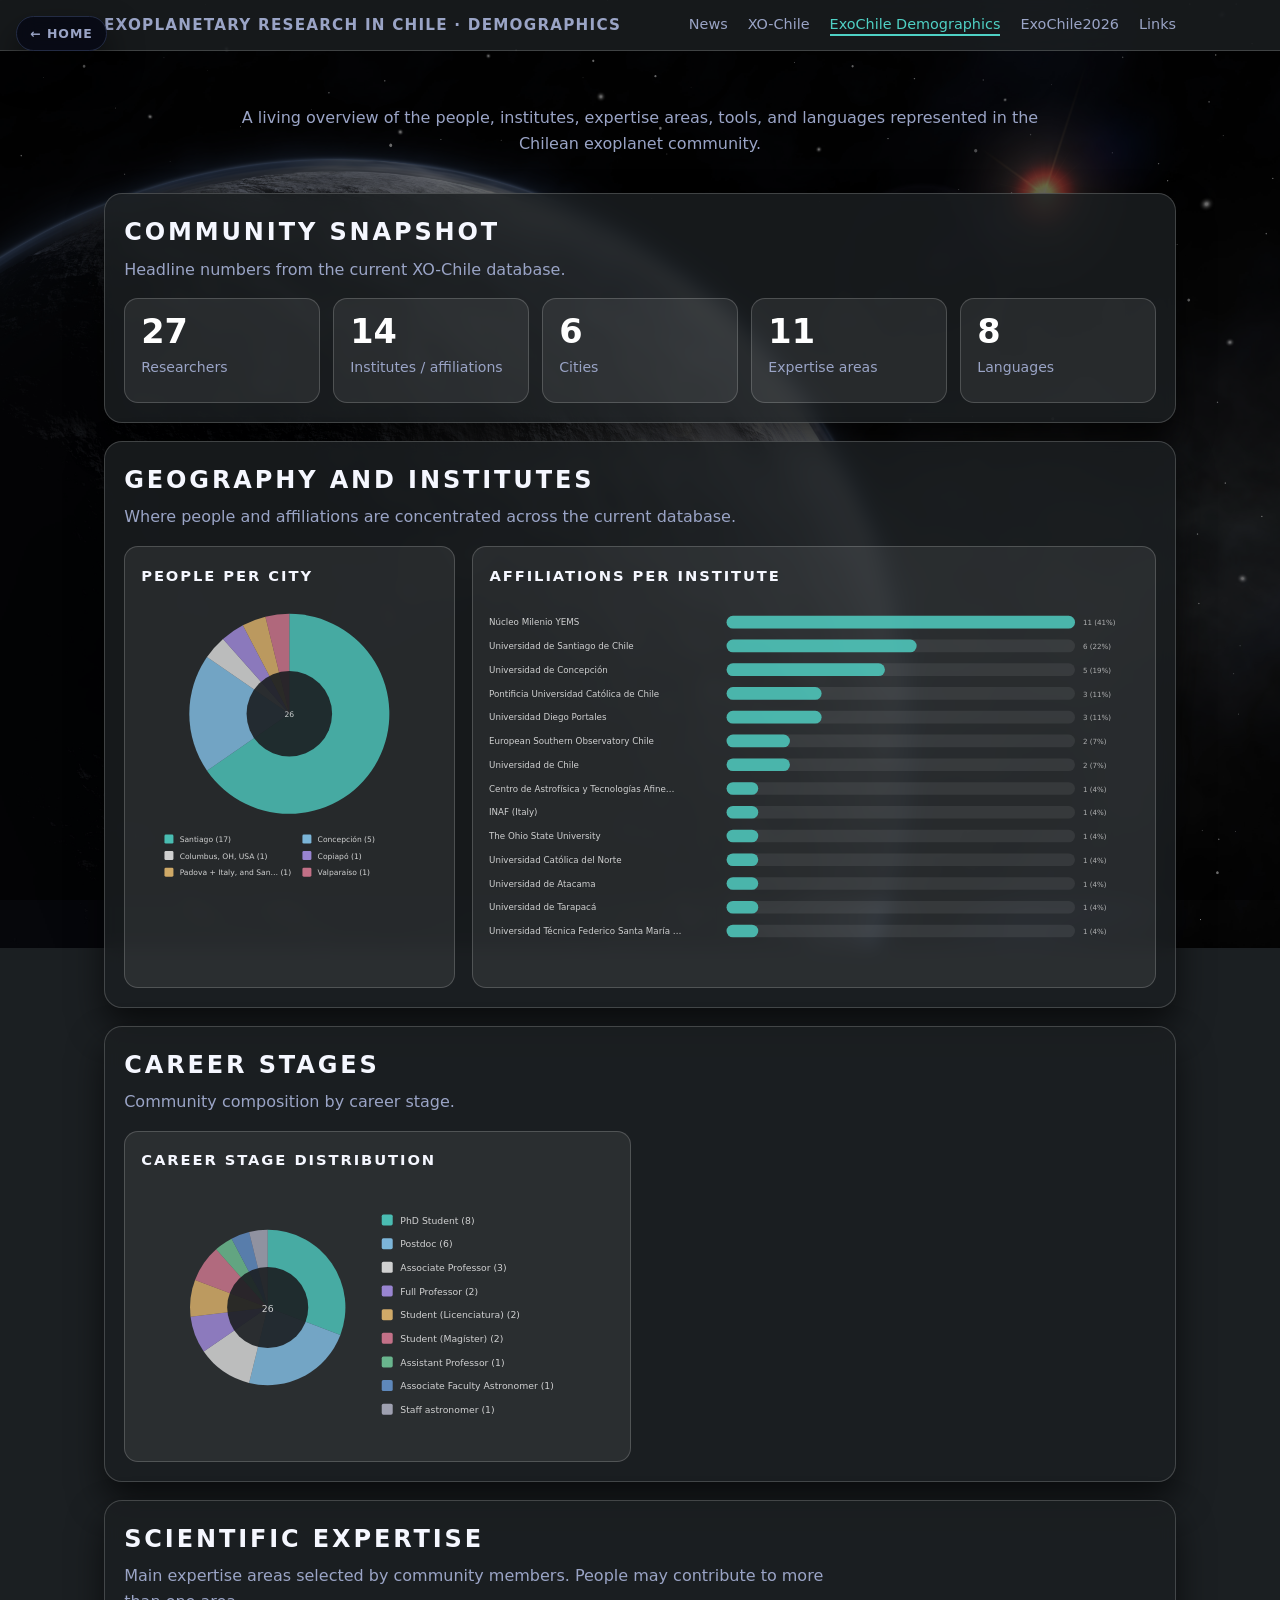
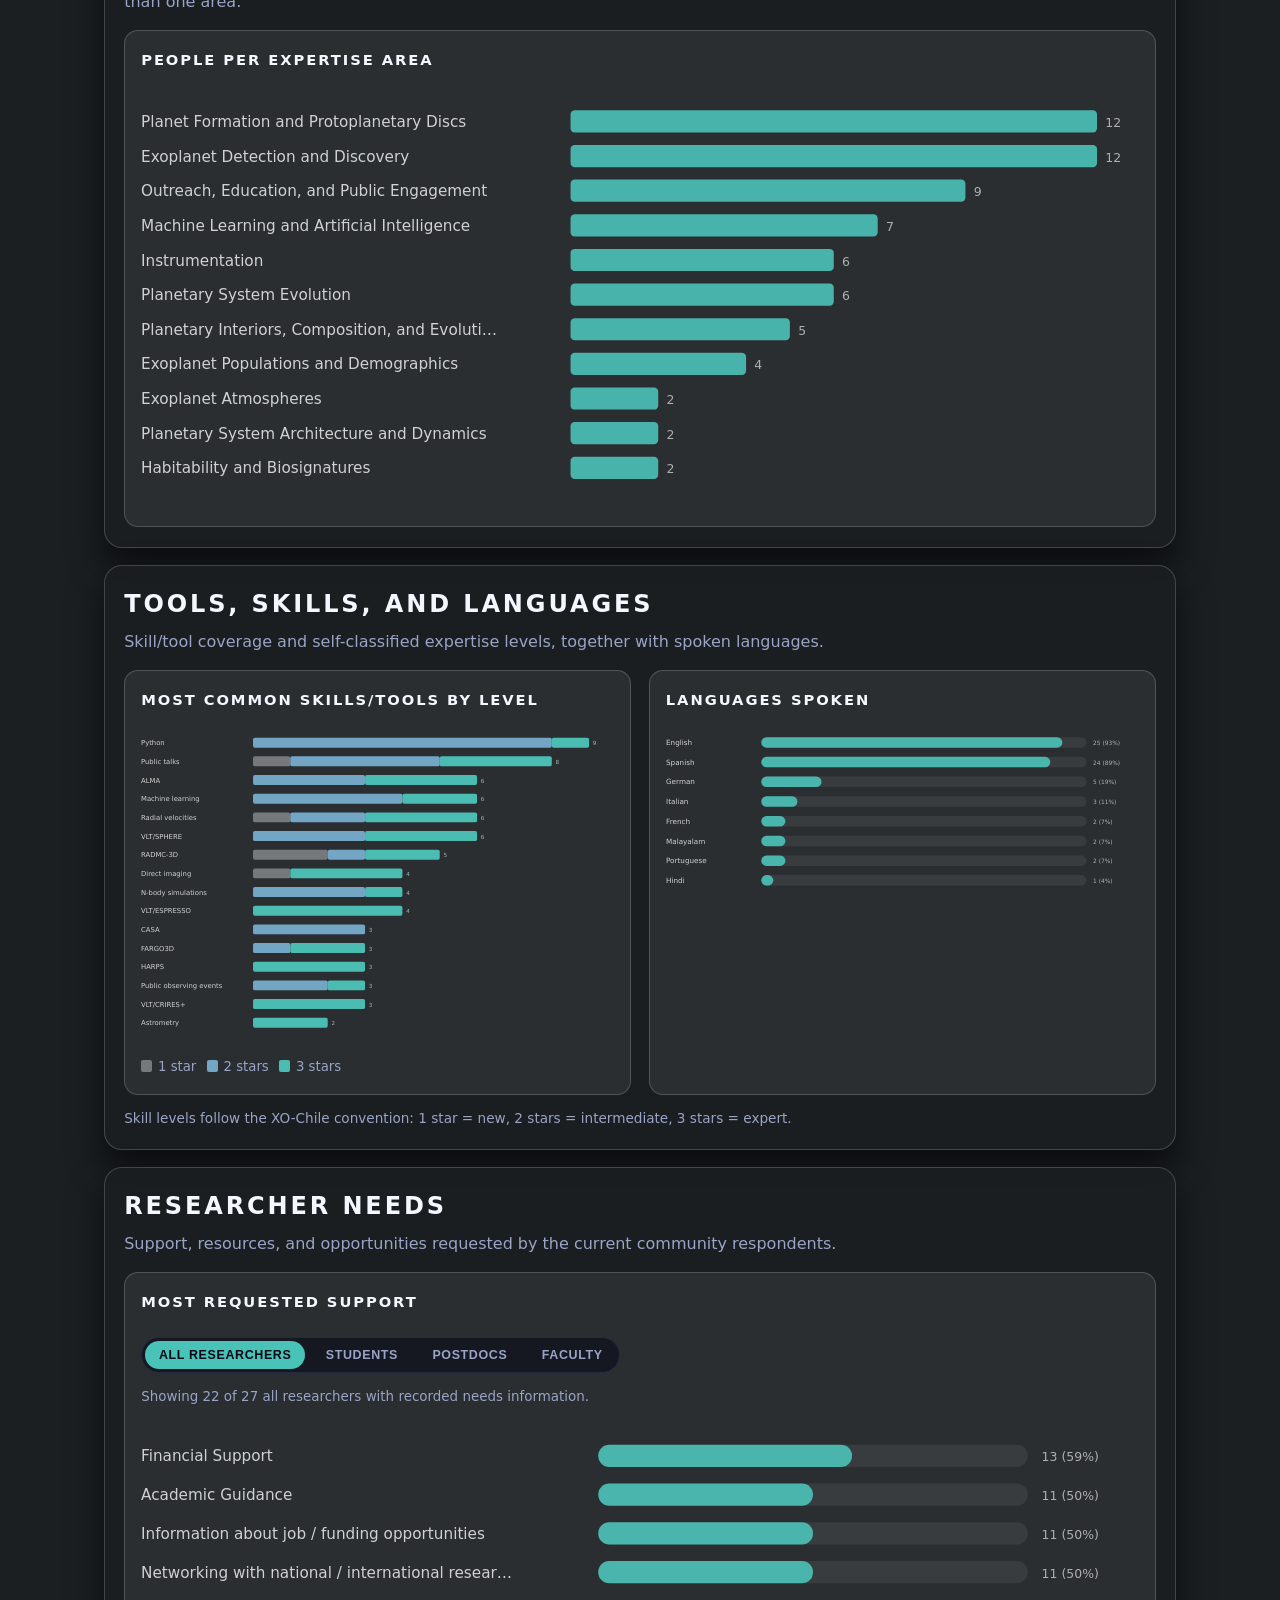
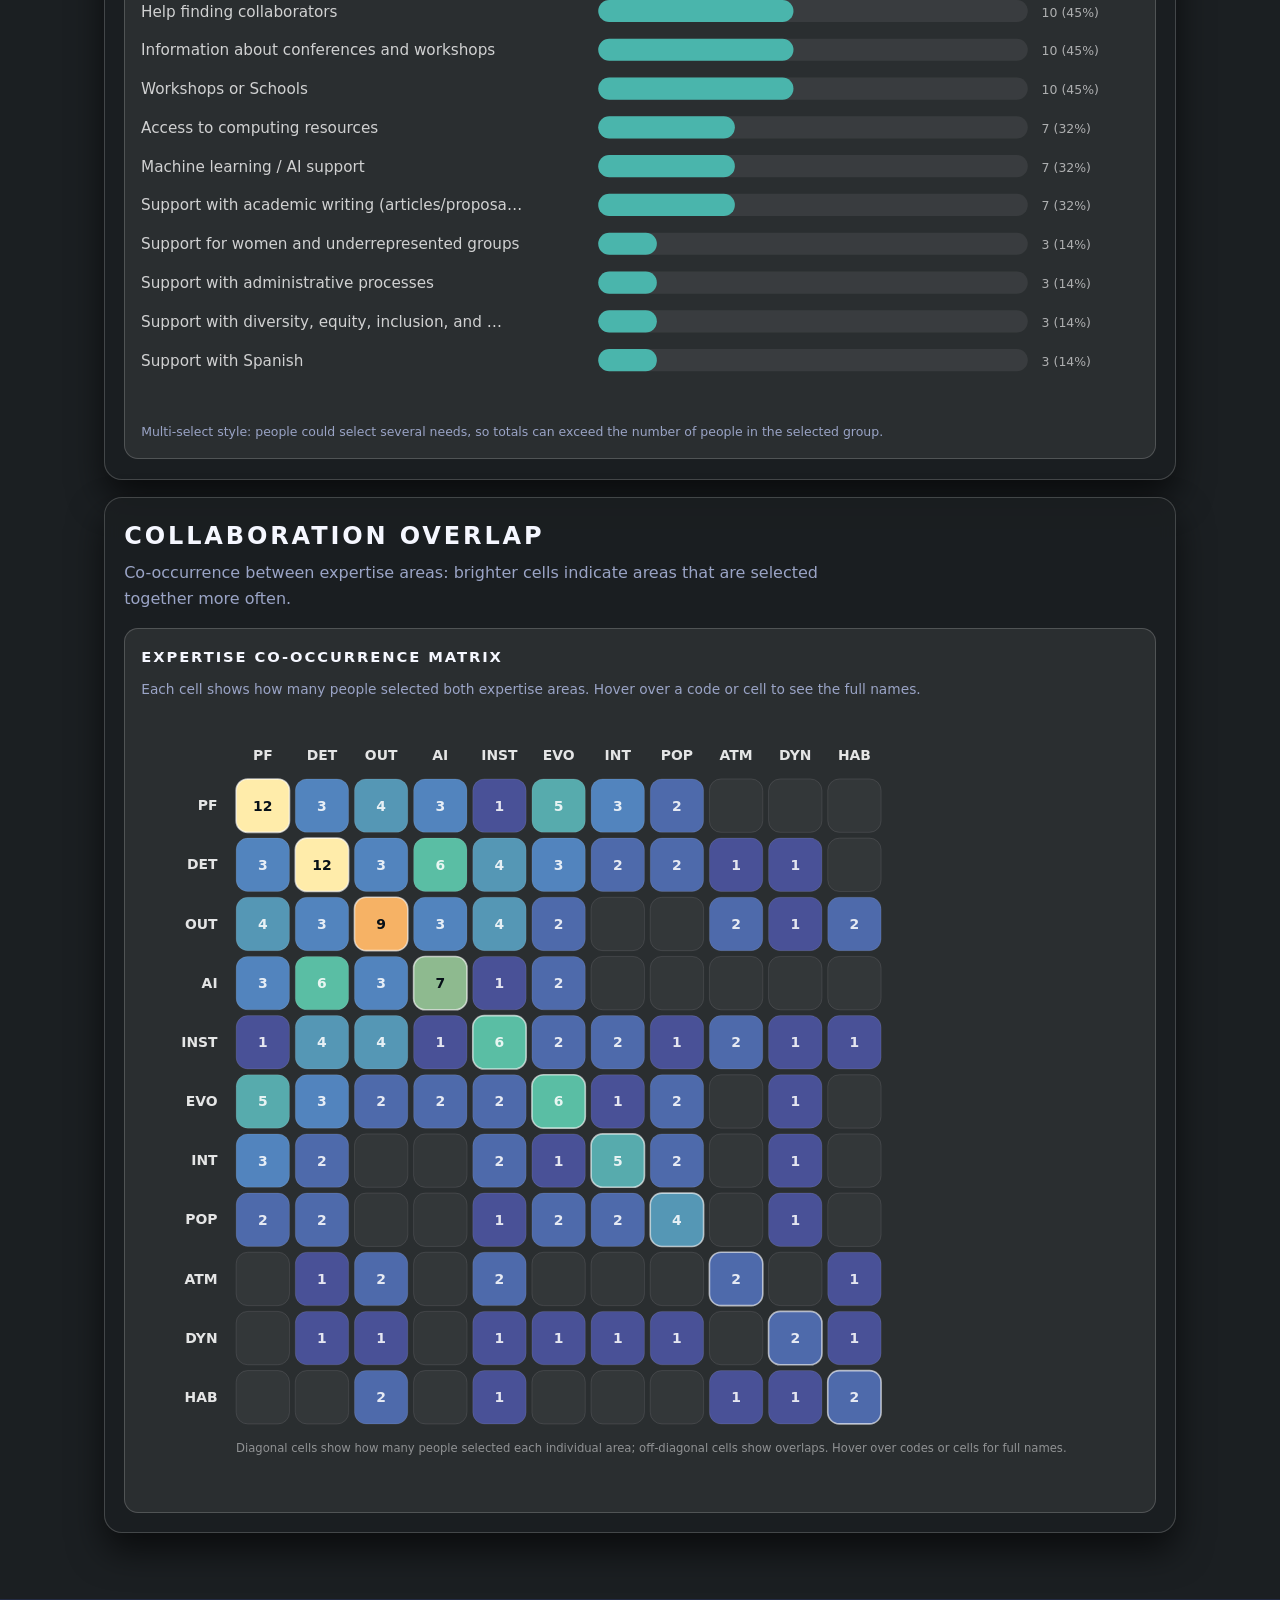
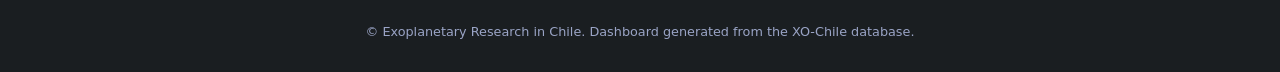
==== commit 3e4c24e5: "updating" ====
--- a/demographics.html
+++ b/demographics.html
@@ -342,7 +342,7 @@
 </main>
 <footer>© Exoplanetary Research in Chile. Dashboard generated from the XO-Chile database.</footer>
 <script>
-  const people = [{"name": "Sebastián Pérez", "institute": "Universidad de Santiago de Chile", "affiliations": ["Universidad de Santiago de Chile", "Núcleo Milenio YEMS"], "city": "Santiago", "careerStage": "Associate Professor", "focus": [{"category": "Outreach, Education, and Public Engagement", "subcategory": "Public talks and science communication"}, {"category": "Outreach, Education, and Public Engagement", "subcategory": "School visits"}, {"category": "Outreach, Education, and Public Engagement", "subcategory": "Teacher training"}, {"category": "Outreach, Education, and Public Engagement", "subcategory": "Planetarium and museum activities"}, {"category": "Outreach, Education, and Public Engagement", "subcategory": "Educational resources"}, {"category": "Outreach, Education, and Public Engagement", "subcategory": "Diversity, equity, inclusion, and accessibility in astronomy"}, {"category": "Planetary System Evolution", "subcategory": "Debris discs"}, {"category": "Machine Learning and Artificial Intelligence", "subcategory": "Anomaly detection"}, {"category": "Machine Learning and Artificial Intelligence", "subcategory": "Machine-learning-assisted planet detection"}, {"category": "Machine Learning and Artificial Intelligence", "subcategory": "Simulation emulators"}, {"category": "Machine Learning and Artificial Intelligence", "subcategory": "Computer vision for imaging data"}, {"category": "Planet Formation and Protoplanetary Discs", "subcategory": "Radiative Transfer"}, {"category": "Planet Formation and Protoplanetary Discs", "subcategory": "Planet-Disc Interaction"}, {"category": "Planet Formation and Protoplanetary Discs", "subcategory": "FUor/EXor outbursts and planet formation"}, {"category": "Planet Formation and Protoplanetary Discs", "subcategory": "Hydrodynamics"}, {"category": "Planet Formation and Protoplanetary Discs", "subcategory": "Circumplanetary discs"}, {"category": "Planet Formation and Protoplanetary Discs", "subcategory": "Interferometry"}, {"category": "Planet Formation and Protoplanetary Discs", "subcategory": "NIR observations"}], "languages": ["Spanish", "English"], "skills": [{"name": "ALMA", "level": 3}, {"name": "VLT/SPHERE", "level": 2}, {"name": "VLT/ERIS", "level": 2}, {"name": "VLT/ESPRESSO", "level": 3}, {"name": "VLT/CRIRES+", "level": 3}, {"name": "FARGO3D", "level": 3}, {"name": "RADMC-3D", "level": 3}, {"name": "CASA", "level": 2}, {"name": "Machine learning", "level": 2}, {"name": "Public talks", "level": 3}]}, {"name": "Lenin Andrés Valeria Rivas", "institute": "Universidad de Concepción", "affiliations": ["Universidad de Concepción", "Núcleo Milenio YEMS"], "city": "Concepción", "careerStage": "PhD Student", "focus": [{"category": "Machine Learning and Artificial Intelligence", "subcategory": "Machine-learning-assisted candidate detection"}, {"category": "Machine Learning and Artificial Intelligence", "subcategory": "Machine-learning-assisted planet detection"}, {"category": "Exoplanet Detection and Discovery", "subcategory": "Machine-learning-assisted candidate detection"}], "languages": ["Spanish", "English"], "skills": [{"name": "Machine learning", "level": 2}, {"name": "Candidate classification", "level": 2}, {"name": "Python", "level": 2}, {"name": "Light curves", "level": 1}]}, {"name": "Fernando Matías Castillo Morales", "institute": "Universidad de Santiago de Chile", "affiliations": ["Universidad de Santiago de Chile", "Núcleo Milenio YEMS"], "city": "Santiago", "careerStage": "Student (Magíster)", "focus": [{"category": "Planet Formation and Protoplanetary Discs", "subcategory": "N-Body Simulations"}, {"category": "Planet Formation and Protoplanetary Discs", "subcategory": "Radiative Transfer"}, {"category": "Planet Formation and Protoplanetary Discs", "subcategory": "Circumplanetary discs"}, {"category": "Planet Formation and Protoplanetary Discs", "subcategory": "Planet-Disc Interaction"}, {"category": "Planet Formation and Protoplanetary Discs", "subcategory": "Hydrodynamics"}, {"category": "Planet Formation and Protoplanetary Discs", "subcategory": "Gravitational instability"}, {"category": "Planetary System Evolution", "subcategory": "Debris discs"}], "languages": ["Spanish", "English"], "skills": [{"name": "FARGO-ADSG", "level": 2}, {"name": "CARTA", "level": 1}, {"name": "RADMC-3D", "level": 1}, {"name": "N-body simulations", "level": 2}]}, {"name": "Philipp Weber", "institute": "Universidad de Santiago de Chile", "affiliations": ["Universidad de Santiago de Chile", "Núcleo Milenio YEMS"], "city": "Santiago", "careerStage": "Postdoc", "focus": [{"category": "Planet Formation and Protoplanetary Discs", "subcategory": "Hydrodynamics"}, {"category": "Planet Formation and Protoplanetary Discs", "subcategory": "Interferometry"}, {"category": "Planet Formation and Protoplanetary Discs", "subcategory": "Planet-Disc Interaction"}, {"category": "Planet Formation and Protoplanetary Discs", "subcategory": "NIR observations"}, {"category": "Planet Formation and Protoplanetary Discs", "subcategory": "Circumplanetary discs"}, {"category": "Planet Formation and Protoplanetary Discs", "subcategory": "FUor/EXor outbursts and planet formation"}, {"category": "Planet Formation and Protoplanetary Discs", "subcategory": "Radiative Transfer"}, {"category": "Planet Formation and Protoplanetary Discs", "subcategory": "Gravitational instability"}, {"category": "Planetary System Evolution", "subcategory": "Planetary system evolution after disc dispersal"}, {"category": "Planetary System Evolution", "subcategory": "Debris discs"}], "languages": ["Spanish", "English", "German"], "skills": [{"name": "FARGO3D", "level": 3}, {"name": "RADMC-3D", "level": 3}, {"name": "ALMA", "level": 2}, {"name": "VLT/SPHERE", "level": 2}, {"name": "CASA", "level": 2}, {"name": "Python", "level": 3}]}, {"name": "Gijs D. Mulders", "institute": "Pontificia Universidad Católica de Chile", "affiliations": ["Pontificia Universidad Católica de Chile", "Centro de Astrofísica y Tecnologías Afines (CATA)"], "city": "Santiago", "careerStage": "Assistant Professor", "focus": [{"category": "Planetary Interiors, Composition, and Evolution", "subcategory": "Mass–radius relations"}, {"category": "Planetary Interiors, Composition, and Evolution", "subcategory": "Water worlds"}, {"category": "Planetary Interiors, Composition, and Evolution", "subcategory": "Sub-Neptune envelopes"}, {"category": "Planetary Interiors, Composition, and Evolution", "subcategory": "Atmospheric loss"}, {"category": "Exoplanet Populations and Demographics", "subcategory": "Occurrence rates"}, {"category": "Exoplanet Populations and Demographics", "subcategory": "Planet radius distribution"}, {"category": "Exoplanet Populations and Demographics", "subcategory": "Planet mass distribution"}, {"category": "Exoplanet Populations and Demographics", "subcategory": "Radius valley"}, {"category": "Exoplanet Populations and Demographics", "subcategory": "Super-Earths"}, {"category": "Exoplanet Populations and Demographics", "subcategory": "Sub-Neptunes"}, {"category": "Exoplanet Populations and Demographics", "subcategory": "Cold giant planets"}, {"category": "Exoplanet Populations and Demographics", "subcategory": "Dependence on stellar mass"}, {"category": "Exoplanet Populations and Demographics", "subcategory": "Dependence on stellar metallicity"}, {"category": "Exoplanet Populations and Demographics", "subcategory": "Population synthesis"}, {"category": "Exoplanet Populations and Demographics", "subcategory": "Demographic comparisons between surveys"}, {"category": "Planet Formation and Protoplanetary Discs", "subcategory": "Population synthesis of forming planets"}, {"category": "Planet Formation and Protoplanetary Discs", "subcategory": "Pebble accretion"}, {"category": "Planet Formation and Protoplanetary Discs", "subcategory": "N-Body Simulations"}], "languages": ["Spanish", "English"], "skills": [{"name": "Population synthesis", "level": 3}, {"name": "N-body simulations", "level": 2}, {"name": "Python", "level": 2}, {"name": "ALMA", "level": 2}]}, {"name": "Patricio Rojo", "institute": "Universidad de Chile", "affiliations": ["Universidad de Chile"], "city": "Santiago", "careerStage": "Associate Professor", "focus": [{"category": "Outreach, Education, and Public Engagement", "subcategory": "Public talks and science communication"}, {"category": "Outreach, Education, and Public Engagement", "subcategory": "School visits"}, {"category": "Outreach, Education, and Public Engagement", "subcategory": "Undergraduate teaching"}, {"category": "Instrumentation", "subcategory": "High-contrast imaging instruments"}, {"category": "Instrumentation", "subcategory": "Adaptive optics"}, {"category": "Instrumentation", "subcategory": "Ground-based surveys"}, {"category": "Instrumentation", "subcategory": "Pipeline development for instruments"}, {"category": "Instrumentation", "subcategory": "Observing strategy and performance forecasts"}, {"category": "Habitability and Biosignatures", "subcategory": "Climate stability"}, {"category": "Habitability and Biosignatures", "subcategory": "Atmospheric biosignatures"}, {"category": "Habitability and Biosignatures", "subcategory": "Solar System analogues"}, {"category": "Exoplanet Atmospheres", "subcategory": "Transmission spectroscopy"}, {"category": "Exoplanet Atmospheres", "subcategory": "Emission spectroscopy"}, {"category": "Exoplanet Atmospheres", "subcategory": "High-resolution spectroscopy"}, {"category": "Exoplanet Atmospheres", "subcategory": "Atmospheric retrievals"}, {"category": "Exoplanet Atmospheres", "subcategory": "Atmospheric chemistry"}, {"category": "Exoplanet Atmospheres", "subcategory": "Clouds and hazes"}, {"category": "Exoplanet Atmospheres", "subcategory": "Disequilibrium chemistry"}, {"category": "Exoplanet Atmospheres", "subcategory": "Atmospheric escape"}, {"category": "Exoplanet Atmospheres", "subcategory": "Phase curves"}, {"category": "Exoplanet Atmospheres", "subcategory": "Climate modelling"}, {"category": "Exoplanet Atmospheres", "subcategory": "3D general circulation models"}, {"category": "Exoplanet Atmospheres", "subcategory": "Stellar contamination in atmospheric spectra"}], "languages": ["Spanish", "English"], "skills": [{"name": "VLT/ESPRESSO", "level": 3}, {"name": "VLT/CRIRES+", "level": 3}, {"name": "HARPS", "level": 3}, {"name": "VLT/SPHERE", "level": 2}, {"name": "ALMA", "level": 2}, {"name": "Atmospheric retrievals", "level": 3}, {"name": "Public talks", "level": 3}]}, {"name": "Sidharth Aroli-Veettil", "institute": "Pontificia Universidad Católica de Chile", "affiliations": ["Pontificia Universidad Católica de Chile", "Núcleo Milenio YEMS"], "city": "Santiago", "careerStage": "PhD Student", "focus": [{"category": "Planet Formation and Protoplanetary Discs", "subcategory": "Chemical evolution of planet-forming material"}, {"category": "Planet Formation and Protoplanetary Discs", "subcategory": "Interferometry"}], "languages": ["English", "Hindi", "Malayalam"], "skills": [{"name": "ALMA", "level": 3}, {"name": "RADMC-3D", "level": 2}, {"name": "Interferometry", "level": 2}, {"name": "Python", "level": 2}]}, {"name": "Marcelo Tala", "institute": "The Ohio State University", "affiliations": ["The Ohio State University"], "city": "Columbus, OH, USA", "careerStage": "Postdoc", "focus": [{"category": "Exoplanet Detection and Discovery", "subcategory": "Radial velocities"}, {"category": "Exoplanet Detection and Discovery", "subcategory": "Transit photometry"}, {"category": "Exoplanet Detection and Discovery", "subcategory": "Survey design and target selection"}, {"category": "Exoplanet Detection and Discovery", "subcategory": "False-positive vetting and validation"}, {"category": "Instrumentation", "subcategory": "Spectrograph development"}, {"category": "Instrumentation", "subcategory": "Ground-based surveys"}, {"category": "Instrumentation", "subcategory": "Telescope operations"}, {"category": "Instrumentation", "subcategory": "Instrument calibration"}, {"category": "Instrumentation", "subcategory": "Pipeline development for instruments"}, {"category": "Instrumentation", "subcategory": "Observing strategy and performance forecasts"}, {"category": "Planetary Interiors, Composition, and Evolution", "subcategory": "Mass–radius relations"}], "languages": ["Spanish", "English", "German"], "skills": [{"name": "HARPS", "level": 3}, {"name": "VLT/ESPRESSO", "level": 3}, {"name": "Radial velocities", "level": 3}, {"name": "Transit photometry", "level": 2}]}, {"name": "Matthias R. Schreiber", "institute": "Universidad Técnica Federico Santa María", "affiliations": ["Universidad Técnica Federico Santa María (Viña del Mar)"], "city": "Valparaíso", "careerStage": "Full Professor", "focus": [{"category": "Planetary System Evolution", "subcategory": "White dwarf planetary systems"}, {"category": "Planetary System Evolution", "subcategory": "Debris discs around white dwarfs"}, {"category": "Planetary System Evolution", "subcategory": "White dwarf pollution / contamination"}, {"category": "Planetary System Evolution", "subcategory": "Tidal disruption of planetesimals"}, {"category": "Planetary System Evolution", "subcategory": "Post-main-sequence planetary system evolution"}, {"category": "Planetary System Evolution", "subcategory": "Debris discs"}, {"category": "Planet Formation and Protoplanetary Discs", "subcategory": "Pebble accretion"}, {"category": "Planet Formation and Protoplanetary Discs", "subcategory": "Migration and resonances"}, {"category": "Planet Formation and Protoplanetary Discs", "subcategory": "Hydrodynamics"}, {"category": "Exoplanet Detection and Discovery", "subcategory": "Direct imaging"}, {"category": "Exoplanet Detection and Discovery", "subcategory": "Astrometry"}, {"category": "Exoplanet Detection and Discovery", "subcategory": "Timing methods"}, {"category": "Exoplanet Populations and Demographics", "subcategory": "Dependence on stellar mass"}, {"category": "Exoplanet Populations and Demographics", "subcategory": "Dependence on stellar metallicity"}, {"category": "Exoplanet Populations and Demographics", "subcategory": "Population synthesis"}, {"category": "Exoplanet Populations and Demographics", "subcategory": "Demographic comparisons between surveys"}], "languages": ["Spanish", "English", "German", "French"], "skills": [{"name": "VLT/SPHERE", "level": 3}, {"name": "Direct imaging", "level": 3}, {"name": "Astrometry", "level": 3}, {"name": "N-body simulations", "level": 3}]}, {"name": "Alice Zurlo", "institute": "Universidad Diego Portales", "affiliations": ["Universidad Diego Portales", "Núcleo Milenio YEMS"], "city": "Santiago", "careerStage": "Full Professor", "focus": [{"category": "Exoplanet Detection and Discovery", "subcategory": "Direct imaging"}, {"category": "Instrumentation", "subcategory": "High-contrast imaging instruments"}, {"category": "Instrumentation", "subcategory": "Adaptive optics"}, {"category": "Instrumentation", "subcategory": "Coronagraphy"}, {"category": "Instrumentation", "subcategory": "Space missions"}, {"category": "Instrumentation", "subcategory": "Pipeline development for instruments"}, {"category": "Outreach, Education, and Public Engagement", "subcategory": "Public talks and science communication"}, {"category": "Outreach, Education, and Public Engagement", "subcategory": "School visits"}, {"category": "Outreach, Education, and Public Engagement", "subcategory": "Planetarium and museum activities"}, {"category": "Planet Formation and Protoplanetary Discs", "subcategory": "Gravitational instability"}, {"category": "Planet Formation and Protoplanetary Discs", "subcategory": "FUor/EXor outbursts and planet formation"}, {"category": "Planet Formation and Protoplanetary Discs", "subcategory": "NIR observations"}, {"category": "Planet Formation and Protoplanetary Discs", "subcategory": "N-Body Simulations"}, {"category": "Planet Formation and Protoplanetary Discs", "subcategory": "Planet-Disc Interaction"}, {"category": "Planet Formation and Protoplanetary Discs", "subcategory": "Circumplanetary discs"}, {"category": "Machine Learning and Artificial Intelligence", "subcategory": "Deep Learning for planet detection"}, {"category": "Planetary System Evolution", "subcategory": "Dynamical stability"}, {"category": "Planetary System Evolution", "subcategory": "Long-term N-body simulations"}], "languages": ["Spanish", "English", "French", "Italian"], "skills": [{"name": "VLT/SPHERE", "level": 3}, {"name": "VLT/ERIS", "level": 3}, {"name": "Direct imaging", "level": 3}, {"name": "ADI/PCA", "level": 3}, {"name": "Python", "level": 2}]}, {"name": "Daniela González Vargas", "institute": "Universidad de Chile", "affiliations": ["Universidad de Chile"], "city": "Santiago", "careerStage": "PhD Student", "focus": [{"category": "Exoplanet Detection and Discovery", "subcategory": "Radial velocities"}, {"category": "Exoplanet Detection and Discovery", "subcategory": "Astrometry"}, {"category": "Exoplanet Detection and Discovery", "subcategory": "False-positive vetting and validation"}, {"category": "Exoplanet Detection and Discovery", "subcategory": "Optical Interferometry"}], "languages": ["Spanish", "English"], "skills": [{"name": "VLTI/GRAVITY", "level": 1}, {"name": "Pyaneti", "level": 2}, {"name": "Octofitter", "level": 1}, {"name": "Radial velocities", "level": 2}]}, {"name": "Florian Rodler", "institute": "European Southern Observatory Chile", "affiliations": ["European Southern Observatory Chile"], "city": "Santiago", "careerStage": "Associate Faculty Astronomer", "focus": [{"category": "Instrumentation", "subcategory": "Spectrograph development"}, {"category": "Instrumentation", "subcategory": "Ground-based surveys"}, {"category": "Instrumentation", "subcategory": "Telescope operations"}, {"category": "Instrumentation", "subcategory": "Instrument calibration"}, {"category": "Instrumentation", "subcategory": "Observing strategy and performance forecasts"}, {"category": "Exoplanet Detection and Discovery", "subcategory": "Radial velocities"}, {"category": "Outreach, Education, and Public Engagement", "subcategory": "Public talks and science communication"}, {"category": "Outreach, Education, and Public Engagement", "subcategory": "Public observing events"}, {"category": "Exoplanet Atmospheres", "subcategory": "Emission spectroscopy"}, {"category": "Exoplanet Atmospheres", "subcategory": "High-resolution spectroscopy"}], "languages": ["Spanish", "English", "German"], "skills": [{"name": "VLT/ESPRESSO", "level": 3}, {"name": "VLT/CRIRES+", "level": 3}, {"name": "HARPS", "level": 3}, {"name": "High-resolution spectroscopy", "level": 3}, {"name": "Public observing events", "level": 2}]}, {"name": "Ilaria Giovannini", "institute": "Universidad Diego Portales", "affiliations": ["Universidad Diego Portales", "Núcleo Milenio YEMS", "INAF (Italy)"], "city": "Padova, Italy", "careerStage": "PhD Student", "focus": [{"category": "Exoplanet Detection and Discovery", "subcategory": "Radial velocities"}, {"category": "Exoplanet Detection and Discovery", "subcategory": "Transit photometry"}, {"category": "Exoplanet Detection and Discovery", "subcategory": "Direct imaging"}, {"category": "Exoplanet Detection and Discovery", "subcategory": "Transit timing variations"}], "languages": ["Spanish", "English", "Italian"], "skills": [{"name": "pyorbit", "level": 2}, {"name": "Radial velocities", "level": 2}, {"name": "Transit photometry", "level": 2}, {"name": "Direct imaging", "level": 1}]}, {"name": "Felipe Ignacio Burgos Rubilar", "institute": "Universidad de Concepción", "affiliations": ["Universidad de Concepción"], "city": "Concepción", "careerStage": "PhD Student", "focus": [{"category": "Machine Learning and Artificial Intelligence", "subcategory": "Candidate classification"}, {"category": "Machine Learning and Artificial Intelligence", "subcategory": "Anomaly detection"}, {"category": "Machine Learning and Artificial Intelligence", "subcategory": "Machine-learning-assisted planet detection"}, {"category": "Machine Learning and Artificial Intelligence", "subcategory": "Time-domain alert brokers"}, {"category": "Machine Learning and Artificial Intelligence", "subcategory": "Large survey data mining"}, {"category": "Machine Learning and Artificial Intelligence", "subcategory": "Interpretable AI for astrophysics"}, {"category": "Machine Learning and Artificial Intelligence", "subcategory": "Deep Learning for planet detection"}, {"category": "Exoplanet Detection and Discovery", "subcategory": "Radial velocities"}, {"category": "Exoplanet Detection and Discovery", "subcategory": "Machine-learning-assisted candidate detection"}], "languages": ["Spanish", "English"], "skills": [{"name": "Machine learning", "level": 3}, {"name": "Candidate classification", "level": 3}, {"name": "Python", "level": 2}, {"name": "Radial velocities", "level": 1}]}, {"name": "Matias Jones", "institute": "European Southern Observatory Chile", "affiliations": ["European Southern Observatory Chile"], "city": "Santiago", "careerStage": "Staff astronomer", "focus": [{"category": "Exoplanet Populations and Demographics", "subcategory": "Occurrence rates"}, {"category": "Exoplanet Populations and Demographics", "subcategory": "Cold giant planets"}, {"category": "Exoplanet Populations and Demographics", "subcategory": "Dependence on stellar mass"}, {"category": "Exoplanet Populations and Demographics", "subcategory": "Dependence on stellar metallicity"}, {"category": "Planetary System Evolution", "subcategory": "Post-main-sequence planetary system evolution"}, {"category": "Planetary System Architecture and Dynamics", "subcategory": "Orbital dynamics"}, {"category": "Planetary System Architecture and Dynamics", "subcategory": "Dynamical stability"}, {"category": "Exoplanet Detection and Discovery", "subcategory": "Radial velocities"}, {"category": "Exoplanet Detection and Discovery", "subcategory": "Transit photometry"}, {"category": "Exoplanet Detection and Discovery", "subcategory": "Direct imaging"}, {"category": "Exoplanet Detection and Discovery", "subcategory": "Astrometry"}, {"category": "Exoplanet Detection and Discovery", "subcategory": "Transit timing variations"}, {"category": "Planetary Interiors, Composition, and Evolution", "subcategory": "Mass–radius relations"}, {"category": "Planetary Interiors, Composition, and Evolution", "subcategory": "Interior structure models"}, {"category": "Instrumentation", "subcategory": "High-contrast imaging instruments"}, {"category": "Instrumentation", "subcategory": "Adaptive optics"}, {"category": "Instrumentation", "subcategory": "Coronagraphy"}, {"category": "Instrumentation", "subcategory": "Spectrograph development"}, {"category": "Instrumentation", "subcategory": "Space missions"}, {"category": "Instrumentation", "subcategory": "Ground-based surveys"}, {"category": "Instrumentation", "subcategory": "Telescope operations"}, {"category": "Instrumentation", "subcategory": "Instrument calibration"}, {"category": "Instrumentation", "subcategory": "Pipeline development for instruments"}, {"category": "Instrumentation", "subcategory": "Observing strategy and performance forecasts"}], "languages": ["Spanish", "English"], "skills": [{"name": "VLT/SPHERE", "level": 3}, {"name": "Radial velocities", "level": 3}, {"name": "Direct imaging", "level": 3}, {"name": "Astrometry", "level": 3}, {"name": "High-resolution spectroscopy", "level": 2}]}, {"name": "Jose Vines", "institute": "Universidad Católica del Norte", "affiliations": ["Universidad Católica del Norte"], "city": "Santiago", "careerStage": "Postdoc", "focus": [{"category": "Exoplanet Detection and Discovery", "subcategory": "Radial velocities"}, {"category": "Exoplanet Detection and Discovery", "subcategory": "Transit photometry"}, {"category": "Exoplanet Detection and Discovery", "subcategory": "Astrometry"}, {"category": "Exoplanet Detection and Discovery", "subcategory": "Machine-learning-assisted candidate detection"}, {"category": "Machine Learning and Artificial Intelligence", "subcategory": "Candidate classification"}, {"category": "Machine Learning and Artificial Intelligence", "subcategory": "Anomaly detection"}, {"category": "Machine Learning and Artificial Intelligence", "subcategory": "Machine-learning-assisted planet detection"}, {"category": "Machine Learning and Artificial Intelligence", "subcategory": "Bayesian inference and probabilistic ML"}, {"category": "Machine Learning and Artificial Intelligence", "subcategory": "Deep Learning for planet detection"}], "languages": ["Spanish", "English"], "skills": [{"name": "FEROS", "level": 3}, {"name": "ARIADNE", "level": 3}, {"name": "Isochrones", "level": 3}, {"name": "CORALIE", "level": 2}, {"name": "Machine learning", "level": 3}, {"name": "Radial velocities", "level": 3}]}, {"name": "Danyla Ignacia Santiago Carrasco", "institute": "Universidad de Atacama", "affiliations": ["Universidad de Atacama"], "city": "Copiapó", "careerStage": "PhD Student", "focus": [{"category": "Outreach, Education, and Public Engagement", "subcategory": "Public talks and science communication"}, {"category": "Habitability and Biosignatures", "subcategory": "Habitable zone theory"}, {"category": "Habitability and Biosignatures", "subcategory": "M-dwarf habitability"}, {"category": "Habitability and Biosignatures", "subcategory": "Solar System analogues"}, {"category": "Planetary System Architecture and Dynamics", "subcategory": "Orbital dynamics"}, {"category": "Planetary System Architecture and Dynamics", "subcategory": "Mean-motion resonances"}, {"category": "Planetary System Architecture and Dynamics", "subcategory": "Secular dynamics"}, {"category": "Planetary System Architecture and Dynamics", "subcategory": "Planet–planet scattering"}, {"category": "Planetary System Architecture and Dynamics", "subcategory": "Dynamical stability"}, {"category": "Planetary System Architecture and Dynamics", "subcategory": "Compact multi-planet systems"}, {"category": "Planetary System Architecture and Dynamics", "subcategory": "Eccentric and inclined systems"}, {"category": "Planetary System Architecture and Dynamics", "subcategory": "Planetary obliquity"}, {"category": "Planetary System Architecture and Dynamics", "subcategory": "Long-term N-body simulations"}], "languages": ["Spanish", "English"], "skills": [{"name": "REBOUND", "level": 2}, {"name": "N-body simulations", "level": 2}, {"name": "Public talks", "level": 2}]}, {"name": "Carla Hernández Silva", "institute": "Universidad de Santiago de Chile", "affiliations": ["Universidad de Santiago de Chile"], "city": "Santiago", "careerStage": "Associate Professor", "focus": [{"category": "Outreach, Education, and Public Engagement", "subcategory": "Public talks and science communication"}, {"category": "Outreach, Education, and Public Engagement", "subcategory": "Teacher training"}, {"category": "Outreach, Education, and Public Engagement", "subcategory": "Educational resources"}, {"category": "Outreach, Education, and Public Engagement", "subcategory": "Undergraduate teaching"}, {"category": "Outreach, Education, and Public Engagement", "subcategory": "Public observing events"}, {"category": "Outreach, Education, and Public Engagement", "subcategory": "Diversity, equity, inclusion, and accessibility in astronomy"}], "languages": ["Spanish"], "skills": [{"name": "Public talks", "level": 3}, {"name": "Teacher training", "level": 3}, {"name": "Educational resources", "level": 3}, {"name": "Public observing events", "level": 3}, {"name": "Data visualisation", "level": 2}]}, {"name": "Vicente Salazar Ortega", "institute": "Universidad de Concepción", "affiliations": ["Universidad de Concepción"], "city": "Concepción", "careerStage": "Student (Licenciatura)", "focus": [{"category": "Instrumentation", "subcategory": "Telescope operations"}, {"category": "Instrumentation", "subcategory": "Instrument calibration"}, {"category": "Outreach, Education, and Public Engagement", "subcategory": "Public talks and science communication"}, {"category": "Outreach, Education, and Public Engagement", "subcategory": "Citizen science"}, {"category": "Outreach, Education, and Public Engagement", "subcategory": "Public observing events"}], "languages": ["Spanish", "English", "German", "Italian", "Portuguese"], "skills": [{"name": "Telescope operations", "level": 1}, {"name": "Instrument calibration", "level": 1}, {"name": "Public observing events", "level": 2}]}, {"name": "Jorge Luis Guzmán Lazo", "institute": "Universidad de Santiago de Chile", "affiliations": ["Universidad de Santiago de Chile", "Núcleo Milenio YEMS"], "city": "Santiago", "careerStage": "Student (Licenciatura)", "focus": [{"category": "Outreach, Education, and Public Engagement", "subcategory": "Public talks and science communication"}, {"category": "Outreach, Education, and Public Engagement", "subcategory": "School visits"}, {"category": "Outreach, Education, and Public Engagement", "subcategory": "Planetarium and museum activities"}, {"category": "Outreach, Education, and Public Engagement", "subcategory": "Citizen science"}, {"category": "Outreach, Education, and Public Engagement", "subcategory": "Media communication"}, {"category": "Outreach, Education, and Public Engagement", "subcategory": "Social media and digital outreach"}, {"category": "Outreach, Education, and Public Engagement", "subcategory": "Educational resources"}, {"category": "Outreach, Education, and Public Engagement", "subcategory": "Public observing events"}, {"category": "Outreach, Education, and Public Engagement", "subcategory": "Diversity, equity, inclusion, and accessibility in astronomy"}, {"category": "Planet Formation and Protoplanetary Discs", "subcategory": "Radiative Transfer"}, {"category": "Planet Formation and Protoplanetary Discs", "subcategory": "Hydrodynamics"}, {"category": "Planet Formation and Protoplanetary Discs", "subcategory": "Planet-Disc Interaction"}, {"category": "Planet Formation and Protoplanetary Discs", "subcategory": "Circumplanetary discs"}, {"category": "Planet Formation and Protoplanetary Discs", "subcategory": "Interferometry"}, {"category": "Planet Formation and Protoplanetary Discs", "subcategory": "NIR observations"}, {"category": "Planet Formation and Protoplanetary Discs", "subcategory": "N-Body Simulations"}, {"category": "Exoplanet Detection and Discovery", "subcategory": "Radial velocities"}, {"category": "Exoplanet Detection and Discovery", "subcategory": "Transit photometry"}, {"category": "Exoplanet Detection and Discovery", "subcategory": "Direct imaging"}, {"category": "Exoplanet Detection and Discovery", "subcategory": "Transit timing variations"}, {"category": "Exoplanet Detection and Discovery", "subcategory": "Machine-learning-assisted candidate detection"}, {"category": "Exoplanet Detection and Discovery", "subcategory": "Survey design and target selection"}, {"category": "Machine Learning and Artificial Intelligence", "subcategory": "Candidate classification"}, {"category": "Machine Learning and Artificial Intelligence", "subcategory": "Anomaly detection"}, {"category": "Machine Learning and Artificial Intelligence", "subcategory": "Machine-learning-assisted planet detection"}, {"category": "Machine Learning and Artificial Intelligence", "subcategory": "Simulation emulators"}, {"category": "Machine Learning and Artificial Intelligence", "subcategory": "Bayesian inference and probabilistic ML"}, {"category": "Machine Learning and Artificial Intelligence", "subcategory": "Computer vision for imaging data"}, {"category": "Machine Learning and Artificial Intelligence", "subcategory": "Large survey data mining"}, {"category": "Machine Learning and Artificial Intelligence", "subcategory": "Interpretable AI for astrophysics"}, {"category": "Machine Learning and Artificial Intelligence", "subcategory": "Deep Learning for planet detection"}], "languages": ["Spanish", "English"], "skills": [{"name": "Machine learning", "level": 2}, {"name": "RADMC-3D", "level": 1}, {"name": "Python", "level": 2}, {"name": "Public talks", "level": 2}]}, {"name": "Bhavya Ambalapatta Kannancheri", "institute": "Pontificia Universidad Católica de Chile", "affiliations": ["Pontificia Universidad Católica de Chile"], "city": "Santiago", "careerStage": "PhD Student", "focus": [{"category": "Exoplanet Populations and Demographics", "subcategory": "Occurrence rates"}, {"category": "Exoplanet Populations and Demographics", "subcategory": "Planet radius distribution"}, {"category": "Exoplanet Populations and Demographics", "subcategory": "Planet mass distribution"}, {"category": "Exoplanet Populations and Demographics", "subcategory": "Demographic comparisons between surveys"}, {"category": "Exoplanet Populations and Demographics", "subcategory": "Hot Neptunes"}], "languages": ["English", "Malayalam"], "skills": [{"name": "Demographics", "level": 2}, {"name": "Population statistics", "level": 2}, {"name": "Python", "level": 2}]}, {"name": "Neda Hejazi", "institute": "Universidad de Tarapacá", "affiliations": ["Universidad de Tarapacá"], "city": "Santiago", "careerStage": "Postdoc", "focus": [{"category": "Planet Formation and Protoplanetary Discs", "subcategory": "Star-planet chemical connections"}, {"category": "Planetary Interiors, Composition, and Evolution", "subcategory": "Mass–radius relations"}, {"category": "Planetary Interiors, Composition, and Evolution", "subcategory": "Interior structure models"}, {"category": "Planetary Interiors, Composition, and Evolution", "subcategory": "Core composition"}, {"category": "Planetary Interiors, Composition, and Evolution", "subcategory": "Super-Earth interiors"}], "languages": ["Spanish", "English"], "skills": [{"name": "ARCES/APO", "level": 1}, {"name": "iSHELL/IRTF", "level": 1}, {"name": "Mass-radius modelling", "level": 3}]}, {"name": "Camilo González Ruilova", "institute": "Universidad de Santiago de Chile", "affiliations": ["Universidad de Santiago de Chile", "Núcleo Milenio YEMS"], "city": "Santiago", "careerStage": "Postdoc", "focus": [{"category": "Outreach, Education, and Public Engagement", "subcategory": "Public talks and science communication"}, {"category": "Outreach, Education, and Public Engagement", "subcategory": "School visits"}, {"category": "Outreach, Education, and Public Engagement", "subcategory": "Teacher training"}, {"category": "Outreach, Education, and Public Engagement", "subcategory": "Educational resources"}, {"category": "Outreach, Education, and Public Engagement", "subcategory": "Undergraduate teaching"}, {"category": "Outreach, Education, and Public Engagement", "subcategory": "Diversity, equity, inclusion, and accessibility in astronomy"}, {"category": "Planet Formation and Protoplanetary Discs", "subcategory": "Interferometry"}, {"category": "Planet Formation and Protoplanetary Discs", "subcategory": "Circumplanetary discs"}, {"category": "Planet Formation and Protoplanetary Discs", "subcategory": "Protoplanetary disc evolution"}], "languages": ["Spanish", "English"], "skills": [{"name": "ALMA", "level": 3}, {"name": "Interferometry", "level": 3}, {"name": "CASA", "level": 2}, {"name": "Public talks", "level": 2}]}, {"name": "Grace Angela Batalla Falcon", "institute": "Universidad Diego Portales", "affiliations": ["Universidad Diego Portales"], "city": "Santiago", "careerStage": "Postdoc", "focus": [{"category": "Planetary Interiors, Composition, and Evolution", "subcategory": "Core composition"}, {"category": "Planet Formation and Protoplanetary Discs", "subcategory": "Dust evolution and coagulation"}, {"category": "Planet Formation and Protoplanetary Discs", "subcategory": "Chemical evolution of planet-forming material"}, {"category": "Planet Formation and Protoplanetary Discs", "subcategory": "FUor/EXor outbursts and planet formation"}, {"category": "Planet Formation and Protoplanetary Discs", "subcategory": "MIR observations"}, {"category": "Planet Formation and Protoplanetary Discs", "subcategory": "MIR measurements of dust"}], "languages": ["Spanish", "English", "Portuguese"], "skills": [{"name": "Infrared laboratory measurements", "level": 3}, {"name": "Dust evolution", "level": 2}, {"name": "MIR observations", "level": 2}, {"name": "Core composition", "level": 1}]}];
+const people = [{"name": "Sebastián Pérez", "institute": "Universidad de Santiago de Chile", "affiliations": ["Universidad de Santiago de Chile", "Núcleo Milenio YEMS"], "city": "Santiago", "careerStage": "Associate Professor", "focus": [{"category": "Outreach, Education, and Public Engagement", "subcategory": "Public talks and science communication"}, {"category": "Outreach, Education, and Public Engagement", "subcategory": "School visits"}, {"category": "Outreach, Education, and Public Engagement", "subcategory": "Teacher training"}, {"category": "Outreach, Education, and Public Engagement", "subcategory": "Planetarium and museum activities"}, {"category": "Outreach, Education, and Public Engagement", "subcategory": "Educational resources"}, {"category": "Outreach, Education, and Public Engagement", "subcategory": "Diversity, equity, inclusion, and accessibility in astronomy"}, {"category": "Planetary System Evolution", "subcategory": "Debris discs"}, {"category": "Machine Learning and Artificial Intelligence", "subcategory": "Anomaly detection"}, {"category": "Machine Learning and Artificial Intelligence", "subcategory": "Machine-learning-assisted planet detection"}, {"category": "Machine Learning and Artificial Intelligence", "subcategory": "Simulation emulators"}, {"category": "Machine Learning and Artificial Intelligence", "subcategory": "Computer vision for imaging data"}, {"category": "Planet Formation and Protoplanetary Discs", "subcategory": "Radiative Transfer"}, {"category": "Planet Formation and Protoplanetary Discs", "subcategory": "Planet-Disc Interaction"}, {"category": "Planet Formation and Protoplanetary Discs", "subcategory": "FUor/EXor outbursts and planet formation"}, {"category": "Planet Formation and Protoplanetary Discs", "subcategory": "Hydrodynamics"}, {"category": "Planet Formation and Protoplanetary Discs", "subcategory": "Circumplanetary discs"}, {"category": "Planet Formation and Protoplanetary Discs", "subcategory": "Interferometry"}, {"category": "Planet Formation and Protoplanetary Discs", "subcategory": "NIR observations"}], "languages": ["Spanish", "English"], "skills": [{"name": "ALMA", "level": 3}, {"name": "VLT/SPHERE", "level": 2}, {"name": "VLT/ERIS", "level": 2}, {"name": "VLT/ESPRESSO", "level": 3}, {"name": "VLT/CRIRES+", "level": 3}, {"name": "FARGO3D", "level": 3}, {"name": "RADMC-3D", "level": 3}, {"name": "CASA", "level": 2}, {"name": "Machine learning", "level": 2}, {"name": "Public talks", "level": 3}]}, {"name": "Lenin Andrés Valeria Rivas", "institute": "Universidad de Concepción", "affiliations": ["Universidad de Concepción", "Núcleo Milenio YEMS"], "city": "Concepción", "careerStage": "PhD Student", "focus": [{"category": "Machine Learning and Artificial Intelligence", "subcategory": "Machine-learning-assisted candidate detection"}, {"category": "Machine Learning and Artificial Intelligence", "subcategory": "Machine-learning-assisted planet detection"}, {"category": "Exoplanet Detection and Discovery", "subcategory": "Machine-learning-assisted candidate detection"}], "languages": ["Spanish", "English"], "skills": [{"name": "Machine learning", "level": 2}, {"name": "Candidate classification", "level": 2}, {"name": "Python", "level": 2}, {"name": "Light curves", "level": 1}]}, {"name": "Fernando Matías Castillo Morales", "institute": "Universidad de Santiago de Chile", "affiliations": ["Universidad de Santiago de Chile", "Núcleo Milenio YEMS"], "city": "Santiago", "careerStage": "Student (Magíster)", "focus": [{"category": "Planet Formation and Protoplanetary Discs", "subcategory": "N-Body Simulations"}, {"category": "Planet Formation and Protoplanetary Discs", "subcategory": "Radiative Transfer"}, {"category": "Planet Formation and Protoplanetary Discs", "subcategory": "Circumplanetary discs"}, {"category": "Planet Formation and Protoplanetary Discs", "subcategory": "Planet-Disc Interaction"}, {"category": "Planet Formation and Protoplanetary Discs", "subcategory": "Hydrodynamics"}, {"category": "Planet Formation and Protoplanetary Discs", "subcategory": "Gravitational instability"}, {"category": "Planetary System Evolution", "subcategory": "Debris discs"}], "languages": ["Spanish", "English"], "skills": [{"name": "FARGO-ADSG", "level": 2}, {"name": "CARTA", "level": 1}, {"name": "RADMC-3D", "level": 1}, {"name": "N-body simulations", "level": 2}]}, {"name": "Philipp Weber", "institute": "Universidad de Santiago de Chile", "affiliations": ["Universidad de Santiago de Chile", "Núcleo Milenio YEMS"], "city": "Santiago", "careerStage": "Postdoc", "focus": [{"category": "Planet Formation and Protoplanetary Discs", "subcategory": "Hydrodynamics"}, {"category": "Planet Formation and Protoplanetary Discs", "subcategory": "Interferometry"}, {"category": "Planet Formation and Protoplanetary Discs", "subcategory": "Planet-Disc Interaction"}, {"category": "Planet Formation and Protoplanetary Discs", "subcategory": "NIR observations"}, {"category": "Planet Formation and Protoplanetary Discs", "subcategory": "Circumplanetary discs"}, {"category": "Planet Formation and Protoplanetary Discs", "subcategory": "FUor/EXor outbursts and planet formation"}, {"category": "Planet Formation and Protoplanetary Discs", "subcategory": "Radiative Transfer"}, {"category": "Planet Formation and Protoplanetary Discs", "subcategory": "Gravitational instability"}, {"category": "Planetary System Evolution", "subcategory": "Planetary system evolution after disc dispersal"}, {"category": "Planetary System Evolution", "subcategory": "Debris discs"}], "languages": ["Spanish", "English", "German"], "skills": [{"name": "FARGO3D", "level": 3}, {"name": "RADMC-3D", "level": 3}, {"name": "ALMA", "level": 2}, {"name": "VLT/SPHERE", "level": 2}, {"name": "CASA", "level": 2}, {"name": "Python", "level": 3}]}, {"name": "Gijs D. Mulders", "institute": "Pontificia Universidad Católica de Chile", "affiliations": ["Pontificia Universidad Católica de Chile", "Centro de Astrofísica y Tecnologías Afines (CATA)"], "city": "Santiago", "careerStage": "Assistant Professor", "focus": [{"category": "Planetary Interiors, Composition, and Evolution", "subcategory": "Mass–radius relations"}, {"category": "Planetary Interiors, Composition, and Evolution", "subcategory": "Water worlds"}, {"category": "Planetary Interiors, Composition, and Evolution", "subcategory": "Sub-Neptune envelopes"}, {"category": "Planetary Interiors, Composition, and Evolution", "subcategory": "Atmospheric loss"}, {"category": "Exoplanet Populations and Demographics", "subcategory": "Occurrence rates"}, {"category": "Exoplanet Populations and Demographics", "subcategory": "Planet radius distribution"}, {"category": "Exoplanet Populations and Demographics", "subcategory": "Planet mass distribution"}, {"category": "Exoplanet Populations and Demographics", "subcategory": "Radius valley"}, {"category": "Exoplanet Populations and Demographics", "subcategory": "Super-Earths"}, {"category": "Exoplanet Populations and Demographics", "subcategory": "Sub-Neptunes"}, {"category": "Exoplanet Populations and Demographics", "subcategory": "Cold giant planets"}, {"category": "Exoplanet Populations and Demographics", "subcategory": "Dependence on stellar mass"}, {"category": "Exoplanet Populations and Demographics", "subcategory": "Dependence on stellar metallicity"}, {"category": "Exoplanet Populations and Demographics", "subcategory": "Population synthesis"}, {"category": "Exoplanet Populations and Demographics", "subcategory": "Demographic comparisons between surveys"}, {"category": "Planet Formation and Protoplanetary Discs", "subcategory": "Population synthesis of forming planets"}, {"category": "Planet Formation and Protoplanetary Discs", "subcategory": "Pebble accretion"}, {"category": "Planet Formation and Protoplanetary Discs", "subcategory": "N-Body Simulations"}], "languages": ["Spanish", "English"], "skills": [{"name": "Population synthesis", "level": 3}, {"name": "N-body simulations", "level": 2}, {"name": "Python", "level": 2}, {"name": "ALMA", "level": 2}]}, {"name": "Patricio Rojo", "institute": "Universidad de Chile", "affiliations": ["Universidad de Chile"], "city": "Santiago", "careerStage": "Associate Professor", "focus": [{"category": "Outreach, Education, and Public Engagement", "subcategory": "Public talks and science communication"}, {"category": "Outreach, Education, and Public Engagement", "subcategory": "School visits"}, {"category": "Outreach, Education, and Public Engagement", "subcategory": "Undergraduate teaching"}, {"category": "Instrumentation", "subcategory": "High-contrast imaging instruments"}, {"category": "Instrumentation", "subcategory": "Adaptive optics"}, {"category": "Instrumentation", "subcategory": "Ground-based surveys"}, {"category": "Instrumentation", "subcategory": "Pipeline development for instruments"}, {"category": "Instrumentation", "subcategory": "Observing strategy and performance forecasts"}, {"category": "Habitability and Biosignatures", "subcategory": "Climate stability"}, {"category": "Habitability and Biosignatures", "subcategory": "Atmospheric biosignatures"}, {"category": "Habitability and Biosignatures", "subcategory": "Solar System analogues"}, {"category": "Exoplanet Atmospheres", "subcategory": "Transmission spectroscopy"}, {"category": "Exoplanet Atmospheres", "subcategory": "Emission spectroscopy"}, {"category": "Exoplanet Atmospheres", "subcategory": "High-resolution spectroscopy"}, {"category": "Exoplanet Atmospheres", "subcategory": "Atmospheric retrievals"}, {"category": "Exoplanet Atmospheres", "subcategory": "Atmospheric chemistry"}, {"category": "Exoplanet Atmospheres", "subcategory": "Clouds and hazes"}, {"category": "Exoplanet Atmospheres", "subcategory": "Disequilibrium chemistry"}, {"category": "Exoplanet Atmospheres", "subcategory": "Atmospheric escape"}, {"category": "Exoplanet Atmospheres", "subcategory": "Phase curves"}, {"category": "Exoplanet Atmospheres", "subcategory": "Climate modelling"}, {"category": "Exoplanet Atmospheres", "subcategory": "3D general circulation models"}, {"category": "Exoplanet Atmospheres", "subcategory": "Stellar contamination in atmospheric spectra"}], "languages": ["Spanish", "English"], "skills": [{"name": "VLT/ESPRESSO", "level": 3}, {"name": "VLT/CRIRES+", "level": 3}, {"name": "HARPS", "level": 3}, {"name": "VLT/SPHERE", "level": 2}, {"name": "ALMA", "level": 2}, {"name": "Atmospheric retrievals", "level": 3}, {"name": "Public talks", "level": 3}]}, {"name": "Sidharth Aroli-Veettil", "institute": "Pontificia Universidad Católica de Chile", "affiliations": ["Pontificia Universidad Católica de Chile", "Núcleo Milenio YEMS"], "city": "Santiago", "careerStage": "PhD Student", "focus": [{"category": "Planet Formation and Protoplanetary Discs", "subcategory": "Chemical evolution of planet-forming material"}, {"category": "Planet Formation and Protoplanetary Discs", "subcategory": "Interferometry"}], "languages": ["English", "Hindi", "Malayalam"], "skills": [{"name": "ALMA", "level": 3}, {"name": "RADMC-3D", "level": 2}, {"name": "Interferometry", "level": 2}, {"name": "Python", "level": 2}]}, {"name": "Marcelo Tala", "institute": "The Ohio State University", "affiliations": ["The Ohio State University"], "city": "Columbus, OH, USA", "careerStage": "Postdoc", "focus": [{"category": "Exoplanet Detection and Discovery", "subcategory": "Radial velocities"}, {"category": "Exoplanet Detection and Discovery", "subcategory": "Transit photometry"}, {"category": "Exoplanet Detection and Discovery", "subcategory": "Survey design and target selection"}, {"category": "Exoplanet Detection and Discovery", "subcategory": "False-positive vetting and validation"}, {"category": "Instrumentation", "subcategory": "Spectrograph development"}, {"category": "Instrumentation", "subcategory": "Ground-based surveys"}, {"category": "Instrumentation", "subcategory": "Telescope operations"}, {"category": "Instrumentation", "subcategory": "Instrument calibration"}, {"category": "Instrumentation", "subcategory": "Pipeline development for instruments"}, {"category": "Instrumentation", "subcategory": "Observing strategy and performance forecasts"}, {"category": "Planetary Interiors, Composition, and Evolution", "subcategory": "Mass–radius relations"}], "languages": ["Spanish", "English", "German"], "skills": [{"name": "HARPS", "level": 3}, {"name": "VLT/ESPRESSO", "level": 3}, {"name": "Radial velocities", "level": 3}, {"name": "Transit photometry", "level": 2}]}, {"name": "Matthias R. Schreiber", "institute": "Universidad Técnica Federico Santa María", "affiliations": ["Universidad Técnica Federico Santa María (Viña del Mar)"], "city": "Valparaíso", "careerStage": "Full Professor", "focus": [{"category": "Planetary System Evolution", "subcategory": "White dwarf planetary systems"}, {"category": "Planetary System Evolution", "subcategory": "Debris discs around white dwarfs"}, {"category": "Planetary System Evolution", "subcategory": "White dwarf pollution / contamination"}, {"category": "Planetary System Evolution", "subcategory": "Tidal disruption of planetesimals"}, {"category": "Planetary System Evolution", "subcategory": "Post-main-sequence planetary system evolution"}, {"category": "Planetary System Evolution", "subcategory": "Debris discs"}, {"category": "Planet Formation and Protoplanetary Discs", "subcategory": "Pebble accretion"}, {"category": "Planet Formation and Protoplanetary Discs", "subcategory": "Migration and resonances"}, {"category": "Planet Formation and Protoplanetary Discs", "subcategory": "Hydrodynamics"}, {"category": "Exoplanet Detection and Discovery", "subcategory": "Direct imaging"}, {"category": "Exoplanet Detection and Discovery", "subcategory": "Astrometry"}, {"category": "Exoplanet Detection and Discovery", "subcategory": "Timing methods"}, {"category": "Exoplanet Populations and Demographics", "subcategory": "Dependence on stellar mass"}, {"category": "Exoplanet Populations and Demographics", "subcategory": "Dependence on stellar metallicity"}, {"category": "Exoplanet Populations and Demographics", "subcategory": "Population synthesis"}, {"category": "Exoplanet Populations and Demographics", "subcategory": "Demographic comparisons between surveys"}], "languages": ["Spanish", "English", "German", "French"], "skills": [{"name": "VLT/SPHERE", "level": 3}, {"name": "Direct imaging", "level": 3}, {"name": "Astrometry", "level": 3}, {"name": "N-body simulations", "level": 3}]}, {"name": "Alice Zurlo", "institute": "Universidad Diego Portales", "affiliations": ["Universidad Diego Portales", "Núcleo Milenio YEMS"], "city": "Santiago", "careerStage": "Full Professor", "focus": [{"category": "Exoplanet Detection and Discovery", "subcategory": "Direct imaging"}, {"category": "Instrumentation", "subcategory": "High-contrast imaging instruments"}, {"category": "Instrumentation", "subcategory": "Adaptive optics"}, {"category": "Instrumentation", "subcategory": "Coronagraphy"}, {"category": "Instrumentation", "subcategory": "Space missions"}, {"category": "Instrumentation", "subcategory": "Pipeline development for instruments"}, {"category": "Outreach, Education, and Public Engagement", "subcategory": "Public talks and science communication"}, {"category": "Outreach, Education, and Public Engagement", "subcategory": "School visits"}, {"category": "Outreach, Education, and Public Engagement", "subcategory": "Planetarium and museum activities"}, {"category": "Planet Formation and Protoplanetary Discs", "subcategory": "Gravitational instability"}, {"category": "Planet Formation and Protoplanetary Discs", "subcategory": "FUor/EXor outbursts and planet formation"}, {"category": "Planet Formation and Protoplanetary Discs", "subcategory": "NIR observations"}, {"category": "Planet Formation and Protoplanetary Discs", "subcategory": "N-Body Simulations"}, {"category": "Planet Formation and Protoplanetary Discs", "subcategory": "Planet-Disc Interaction"}, {"category": "Planet Formation and Protoplanetary Discs", "subcategory": "Circumplanetary discs"}, {"category": "Machine Learning and Artificial Intelligence", "subcategory": "Deep Learning for planet detection"}, {"category": "Planetary System Evolution", "subcategory": "Dynamical stability"}, {"category": "Planetary System Evolution", "subcategory": "Long-term N-body simulations"}], "languages": ["Spanish", "English", "French", "Italian"], "skills": [{"name": "VLT/SPHERE", "level": 3}, {"name": "VLT/ERIS", "level": 3}, {"name": "Direct imaging", "level": 3}, {"name": "ADI/PCA", "level": 3}, {"name": "Python", "level": 2}]}, {"name": "Daniela González Vargas", "institute": "Universidad de Chile", "affiliations": ["Universidad de Chile"], "city": "Santiago", "careerStage": "PhD Student", "focus": [{"category": "Exoplanet Detection and Discovery", "subcategory": "Radial velocities"}, {"category": "Exoplanet Detection and Discovery", "subcategory": "Astrometry"}, {"category": "Exoplanet Detection and Discovery", "subcategory": "False-positive vetting and validation"}, {"category": "Exoplanet Detection and Discovery", "subcategory": "Optical Interferometry"}], "languages": ["Spanish", "English"], "skills": [{"name": "VLTI/GRAVITY", "level": 1}, {"name": "Pyaneti", "level": 2}, {"name": "Octofitter", "level": 1}, {"name": "Radial velocities", "level": 2}]}, {"name": "Florian Rodler", "institute": "European Southern Observatory Chile", "affiliations": ["European Southern Observatory Chile"], "city": "Santiago", "careerStage": "Associate Faculty Astronomer", "focus": [{"category": "Instrumentation", "subcategory": "Spectrograph development"}, {"category": "Instrumentation", "subcategory": "Ground-based surveys"}, {"category": "Instrumentation", "subcategory": "Telescope operations"}, {"category": "Instrumentation", "subcategory": "Instrument calibration"}, {"category": "Instrumentation", "subcategory": "Observing strategy and performance forecasts"}, {"category": "Exoplanet Detection and Discovery", "subcategory": "Radial velocities"}, {"category": "Outreach, Education, and Public Engagement", "subcategory": "Public talks and science communication"}, {"category": "Outreach, Education, and Public Engagement", "subcategory": "Public observing events"}, {"category": "Exoplanet Atmospheres", "subcategory": "Emission spectroscopy"}, {"category": "Exoplanet Atmospheres", "subcategory": "High-resolution spectroscopy"}], "languages": ["Spanish", "English", "German"], "skills": [{"name": "VLT/ESPRESSO", "level": 3}, {"name": "VLT/CRIRES+", "level": 3}, {"name": "HARPS", "level": 3}, {"name": "High-resolution spectroscopy", "level": 3}, {"name": "Public observing events", "level": 2}]}, {"name": "Ilaria Giovannini", "institute": "Universidad Diego Portales", "affiliations": ["Universidad Diego Portales", "Núcleo Milenio YEMS", "INAF (Italy)"], "city": "Padova + Italy, and Santiago", "careerStage": "PhD Student", "focus": [{"category": "Exoplanet Detection and Discovery", "subcategory": "Radial velocities"}, {"category": "Exoplanet Detection and Discovery", "subcategory": "Transit photometry"}, {"category": "Exoplanet Detection and Discovery", "subcategory": "Direct imaging"}, {"category": "Exoplanet Detection and Discovery", "subcategory": "Transit timing variations"}], "languages": ["Spanish", "English", "Italian"], "skills": [{"name": "pyorbit", "level": 2}, {"name": "Radial velocities", "level": 2}, {"name": "Transit photometry", "level": 2}, {"name": "Direct imaging", "level": 1}]}, {"name": "Felipe Ignacio Burgos Rubilar", "institute": "Universidad de Concepción", "affiliations": ["Universidad de Concepción"], "city": "Concepción", "careerStage": "PhD Student", "focus": [{"category": "Machine Learning and Artificial Intelligence", "subcategory": "Candidate classification"}, {"category": "Machine Learning and Artificial Intelligence", "subcategory": "Anomaly detection"}, {"category": "Machine Learning and Artificial Intelligence", "subcategory": "Machine-learning-assisted planet detection"}, {"category": "Machine Learning and Artificial Intelligence", "subcategory": "Time-domain alert brokers"}, {"category": "Machine Learning and Artificial Intelligence", "subcategory": "Large survey data mining"}, {"category": "Machine Learning and Artificial Intelligence", "subcategory": "Interpretable AI for astrophysics"}, {"category": "Machine Learning and Artificial Intelligence", "subcategory": "Deep Learning for planet detection"}, {"category": "Exoplanet Detection and Discovery", "subcategory": "Radial velocities"}, {"category": "Exoplanet Detection and Discovery", "subcategory": "Machine-learning-assisted candidate detection"}], "languages": ["Spanish", "English"], "skills": [{"name": "Machine learning", "level": 3}, {"name": "Candidate classification", "level": 3}, {"name": "Python", "level": 2}, {"name": "Radial velocities", "level": 1}]}, {"name": "Matias Jones", "institute": "European Southern Observatory Chile", "affiliations": ["European Southern Observatory Chile"], "city": "Santiago", "careerStage": "Staff astronomer", "focus": [{"category": "Exoplanet Populations and Demographics", "subcategory": "Occurrence rates"}, {"category": "Exoplanet Populations and Demographics", "subcategory": "Cold giant planets"}, {"category": "Exoplanet Populations and Demographics", "subcategory": "Dependence on stellar mass"}, {"category": "Exoplanet Populations and Demographics", "subcategory": "Dependence on stellar metallicity"}, {"category": "Planetary System Evolution", "subcategory": "Post-main-sequence planetary system evolution"}, {"category": "Planetary System Architecture and Dynamics", "subcategory": "Orbital dynamics"}, {"category": "Planetary System Architecture and Dynamics", "subcategory": "Dynamical stability"}, {"category": "Exoplanet Detection and Discovery", "subcategory": "Radial velocities"}, {"category": "Exoplanet Detection and Discovery", "subcategory": "Transit photometry"}, {"category": "Exoplanet Detection and Discovery", "subcategory": "Direct imaging"}, {"category": "Exoplanet Detection and Discovery", "subcategory": "Astrometry"}, {"category": "Exoplanet Detection and Discovery", "subcategory": "Transit timing variations"}, {"category": "Planetary Interiors, Composition, and Evolution", "subcategory": "Mass–radius relations"}, {"category": "Planetary Interiors, Composition, and Evolution", "subcategory": "Interior structure models"}, {"category": "Instrumentation", "subcategory": "High-contrast imaging instruments"}, {"category": "Instrumentation", "subcategory": "Adaptive optics"}, {"category": "Instrumentation", "subcategory": "Coronagraphy"}, {"category": "Instrumentation", "subcategory": "Spectrograph development"}, {"category": "Instrumentation", "subcategory": "Space missions"}, {"category": "Instrumentation", "subcategory": "Ground-based surveys"}, {"category": "Instrumentation", "subcategory": "Telescope operations"}, {"category": "Instrumentation", "subcategory": "Instrument calibration"}, {"category": "Instrumentation", "subcategory": "Pipeline development for instruments"}, {"category": "Instrumentation", "subcategory": "Observing strategy and performance forecasts"}], "languages": ["Spanish", "English"], "skills": [{"name": "VLT/SPHERE", "level": 3}, {"name": "Radial velocities", "level": 3}, {"name": "Direct imaging", "level": 3}, {"name": "Astrometry", "level": 3}, {"name": "High-resolution spectroscopy", "level": 2}]}, {"name": "Jose Vines", "institute": "Universidad Católica del Norte", "affiliations": ["Universidad Católica del Norte"], "city": "Santiago", "careerStage": "Postdoc", "focus": [{"category": "Exoplanet Detection and Discovery", "subcategory": "Radial velocities"}, {"category": "Exoplanet Detection and Discovery", "subcategory": "Transit photometry"}, {"category": "Exoplanet Detection and Discovery", "subcategory": "Astrometry"}, {"category": "Exoplanet Detection and Discovery", "subcategory": "Machine-learning-assisted candidate detection"}, {"category": "Machine Learning and Artificial Intelligence", "subcategory": "Candidate classification"}, {"category": "Machine Learning and Artificial Intelligence", "subcategory": "Anomaly detection"}, {"category": "Machine Learning and Artificial Intelligence", "subcategory": "Machine-learning-assisted planet detection"}, {"category": "Machine Learning and Artificial Intelligence", "subcategory": "Bayesian inference and probabilistic ML"}, {"category": "Machine Learning and Artificial Intelligence", "subcategory": "Deep Learning for planet detection"}], "languages": ["Spanish", "English"], "skills": [{"name": "FEROS", "level": 3}, {"name": "ARIADNE", "level": 3}, {"name": "Isochrones", "level": 3}, {"name": "CORALIE", "level": 2}, {"name": "Machine learning", "level": 3}, {"name": "Radial velocities", "level": 3}]}, {"name": "Danyla Ignacia Santiago Carrasco", "institute": "Universidad de Atacama", "affiliations": ["Universidad de Atacama"], "city": "Copiapó", "careerStage": "PhD Student", "focus": [{"category": "Outreach, Education, and Public Engagement", "subcategory": "Public talks and science communication"}, {"category": "Habitability and Biosignatures", "subcategory": "Habitable zone theory"}, {"category": "Habitability and Biosignatures", "subcategory": "M-dwarf habitability"}, {"category": "Habitability and Biosignatures", "subcategory": "Solar System analogues"}, {"category": "Planetary System Architecture and Dynamics", "subcategory": "Orbital dynamics"}, {"category": "Planetary System Architecture and Dynamics", "subcategory": "Mean-motion resonances"}, {"category": "Planetary System Architecture and Dynamics", "subcategory": "Secular dynamics"}, {"category": "Planetary System Architecture and Dynamics", "subcategory": "Planet–planet scattering"}, {"category": "Planetary System Architecture and Dynamics", "subcategory": "Dynamical stability"}, {"category": "Planetary System Architecture and Dynamics", "subcategory": "Compact multi-planet systems"}, {"category": "Planetary System Architecture and Dynamics", "subcategory": "Eccentric and inclined systems"}, {"category": "Planetary System Architecture and Dynamics", "subcategory": "Planetary obliquity"}, {"category": "Planetary System Architecture and Dynamics", "subcategory": "Long-term N-body simulations"}], "languages": ["Spanish", "English"], "skills": [{"name": "REBOUND", "level": 2}, {"name": "N-body simulations", "level": 2}, {"name": "Public talks", "level": 2}]}, {"name": "Carla Hernández Silva", "institute": "Universidad de Santiago de Chile", "affiliations": ["Universidad de Santiago de Chile"], "city": "Santiago", "careerStage": "Associate Professor", "focus": [{"category": "Outreach, Education, and Public Engagement", "subcategory": "Public talks and science communication"}, {"category": "Outreach, Education, and Public Engagement", "subcategory": "Teacher training"}, {"category": "Outreach, Education, and Public Engagement", "subcategory": "Educational resources"}, {"category": "Outreach, Education, and Public Engagement", "subcategory": "Undergraduate teaching"}, {"category": "Outreach, Education, and Public Engagement", "subcategory": "Public observing events"}, {"category": "Outreach, Education, and Public Engagement", "subcategory": "Diversity, equity, inclusion, and accessibility in astronomy"}], "languages": ["Spanish"], "skills": [{"name": "Public talks", "level": 3}, {"name": "Teacher training", "level": 3}, {"name": "Educational resources", "level": 3}, {"name": "Public observing events", "level": 3}, {"name": "Data visualisation", "level": 2}]}, {"name": "Vicente Salazar Ortega", "institute": "Universidad de Concepción", "affiliations": ["Universidad de Concepción"], "city": "Concepción", "careerStage": "Student (Licenciatura)", "focus": [{"category": "Instrumentation", "subcategory": "Telescope operations"}, {"category": "Instrumentation", "subcategory": "Instrument calibration"}, {"category": "Outreach, Education, and Public Engagement", "subcategory": "Public talks and science communication"}, {"category": "Outreach, Education, and Public Engagement", "subcategory": "Citizen science"}, {"category": "Outreach, Education, and Public Engagement", "subcategory": "Public observing events"}], "languages": ["Spanish", "English", "German", "Italian", "Portuguese"], "skills": [{"name": "Telescope operations", "level": 1}, {"name": "Instrument calibration", "level": 1}, {"name": "Public observing events", "level": 2}]}, {"name": "Jorge Luis Guzmán Lazo", "institute": "Universidad de Santiago de Chile", "affiliations": ["Universidad de Santiago de Chile", "Núcleo Milenio YEMS"], "city": "Santiago", "careerStage": "Student (Licenciatura)", "focus": [{"category": "Outreach, Education, and Public Engagement", "subcategory": "Public talks and science communication"}, {"category": "Outreach, Education, and Public Engagement", "subcategory": "School visits"}, {"category": "Outreach, Education, and Public Engagement", "subcategory": "Planetarium and museum activities"}, {"category": "Outreach, Education, and Public Engagement", "subcategory": "Citizen science"}, {"category": "Outreach, Education, and Public Engagement", "subcategory": "Media communication"}, {"category": "Outreach, Education, and Public Engagement", "subcategory": "Social media and digital outreach"}, {"category": "Outreach, Education, and Public Engagement", "subcategory": "Educational resources"}, {"category": "Outreach, Education, and Public Engagement", "subcategory": "Public observing events"}, {"category": "Outreach, Education, and Public Engagement", "subcategory": "Diversity, equity, inclusion, and accessibility in astronomy"}, {"category": "Planet Formation and Protoplanetary Discs", "subcategory": "Radiative Transfer"}, {"category": "Planet Formation and Protoplanetary Discs", "subcategory": "Hydrodynamics"}, {"category": "Planet Formation and Protoplanetary Discs", "subcategory": "Planet-Disc Interaction"}, {"category": "Planet Formation and Protoplanetary Discs", "subcategory": "Circumplanetary discs"}, {"category": "Planet Formation and Protoplanetary Discs", "subcategory": "Interferometry"}, {"category": "Planet Formation and Protoplanetary Discs", "subcategory": "NIR observations"}, {"category": "Planet Formation and Protoplanetary Discs", "subcategory": "N-Body Simulations"}, {"category": "Exoplanet Detection and Discovery", "subcategory": "Radial velocities"}, {"category": "Exoplanet Detection and Discovery", "subcategory": "Transit photometry"}, {"category": "Exoplanet Detection and Discovery", "subcategory": "Direct imaging"}, {"category": "Exoplanet Detection and Discovery", "subcategory": "Transit timing variations"}, {"category": "Exoplanet Detection and Discovery", "subcategory": "Machine-learning-assisted candidate detection"}, {"category": "Exoplanet Detection and Discovery", "subcategory": "Survey design and target selection"}, {"category": "Machine Learning and Artificial Intelligence", "subcategory": "Candidate classification"}, {"category": "Machine Learning and Artificial Intelligence", "subcategory": "Anomaly detection"}, {"category": "Machine Learning and Artificial Intelligence", "subcategory": "Machine-learning-assisted planet detection"}, {"category": "Machine Learning and Artificial Intelligence", "subcategory": "Simulation emulators"}, {"category": "Machine Learning and Artificial Intelligence", "subcategory": "Bayesian inference and probabilistic ML"}, {"category": "Machine Learning and Artificial Intelligence", "subcategory": "Computer vision for imaging data"}, {"category": "Machine Learning and Artificial Intelligence", "subcategory": "Large survey data mining"}, {"category": "Machine Learning and Artificial Intelligence", "subcategory": "Interpretable AI for astrophysics"}, {"category": "Machine Learning and Artificial Intelligence", "subcategory": "Deep Learning for planet detection"}], "languages": ["Spanish", "English"], "skills": [{"name": "Machine learning", "level": 2}, {"name": "RADMC-3D", "level": 1}, {"name": "Python", "level": 2}, {"name": "Public talks", "level": 2}]}, {"name": "Bhavya Ambalapatta Kannancheri", "institute": "Pontificia Universidad Católica de Chile", "affiliations": ["Pontificia Universidad Católica de Chile"], "city": "Santiago", "careerStage": "PhD Student", "focus": [{"category": "Exoplanet Populations and Demographics", "subcategory": "Occurrence rates"}, {"category": "Exoplanet Populations and Demographics", "subcategory": "Planet radius distribution"}, {"category": "Exoplanet Populations and Demographics", "subcategory": "Planet mass distribution"}, {"category": "Exoplanet Populations and Demographics", "subcategory": "Demographic comparisons between surveys"}, {"category": "Exoplanet Populations and Demographics", "subcategory": "Hot Neptunes"}], "languages": ["English", "Malayalam"], "skills": [{"name": "Demographics", "level": 2}, {"name": "Population statistics", "level": 2}, {"name": "Python", "level": 2}]}, {"name": "Neda Hejazi", "institute": "Universidad de Tarapacá", "affiliations": ["Universidad de Tarapacá"], "city": "Santiago", "careerStage": "Postdoc", "focus": [{"category": "Planet Formation and Protoplanetary Discs", "subcategory": "Star-planet chemical connections"}, {"category": "Planetary Interiors, Composition, and Evolution", "subcategory": "Mass–radius relations"}, {"category": "Planetary Interiors, Composition, and Evolution", "subcategory": "Interior structure models"}, {"category": "Planetary Interiors, Composition, and Evolution", "subcategory": "Core composition"}, {"category": "Planetary Interiors, Composition, and Evolution", "subcategory": "Super-Earth interiors"}], "languages": ["Spanish", "English"], "skills": [{"name": "ARCES/APO", "level": 1}, {"name": "iSHELL/IRTF", "level": 1}, {"name": "Mass-radius modelling", "level": 3}]}, {"name": "Camilo González Ruilova", "institute": "Universidad de Santiago de Chile", "affiliations": ["Universidad de Santiago de Chile", "Núcleo Milenio YEMS"], "city": "Santiago", "careerStage": "Postdoc", "focus": [{"category": "Outreach, Education, and Public Engagement", "subcategory": "Public talks and science communication"}, {"category": "Outreach, Education, and Public Engagement", "subcategory": "School visits"}, {"category": "Outreach, Education, and Public Engagement", "subcategory": "Teacher training"}, {"category": "Outreach, Education, and Public Engagement", "subcategory": "Educational resources"}, {"category": "Outreach, Education, and Public Engagement", "subcategory": "Undergraduate teaching"}, {"category": "Outreach, Education, and Public Engagement", "subcategory": "Diversity, equity, inclusion, and accessibility in astronomy"}, {"category": "Planet Formation and Protoplanetary Discs", "subcategory": "Interferometry"}, {"category": "Planet Formation and Protoplanetary Discs", "subcategory": "Circumplanetary discs"}, {"category": "Planet Formation and Protoplanetary Discs", "subcategory": "Protoplanetary disc evolution"}], "languages": ["Spanish", "English"], "skills": [{"name": "ALMA", "level": 3}, {"name": "Interferometry", "level": 3}, {"name": "CASA", "level": 2}, {"name": "Public talks", "level": 2}]}, {"name": "Grace Angela Batalla Falcon", "institute": "Universidad Diego Portales", "affiliations": ["Universidad Diego Portales"], "city": "Santiago", "careerStage": "Postdoc", "focus": [{"category": "Planetary Interiors, Composition, and Evolution", "subcategory": "Core composition"}, {"category": "Planet Formation and Protoplanetary Discs", "subcategory": "Dust evolution and coagulation"}, {"category": "Planet Formation and Protoplanetary Discs", "subcategory": "Chemical evolution of planet-forming material"}, {"category": "Planet Formation and Protoplanetary Discs", "subcategory": "FUor/EXor outbursts and planet formation"}, {"category": "Planet Formation and Protoplanetary Discs", "subcategory": "MIR observations"}, {"category": "Planet Formation and Protoplanetary Discs", "subcategory": "MIR measurements of dust"}], "languages": ["Spanish", "English", "Portuguese"], "skills": [{"name": "Infrared laboratory measurements", "level": 3}, {"name": "Dust evolution", "level": 2}, {"name": "MIR observations", "level": 2}, {"name": "Core composition", "level": 1}]},, {"name": "Lucas Gonzalez-Rivas","institute": "Universidad de Concepción","affiliations": ["Universidad de Concepción","Núcleo Milenio YEMS"],"city": "Concepción","careerStage": "Student (Magíster)","focus": [{"category": "Planet Formation and Protoplanetary Discs","subcategory": "N-Body Simulations"},{"category": "Planet Formation and Protoplanetary Discs","subcategory": "Migration and resonances"},{"category": "Planet Formation and Protoplanetary Discs","subcategory": "Hydrodynamics"},{"category": "Planet Formation and Protoplanetary Discs","subcategory": "Circumplanetary discs"},{"category": "Planet Formation and Protoplanetary Discs","subcategory": "Analytical calculations"},{"category": "Planet Formation and Protoplanetary Discs","subcategory": "Planet-Disc Interaction"}],"languages": ["Spanish","English"],"skills": [{"name": "Public talks","level": 2},{"name": "School visits","level": 3},{"name": "Teacher training","level": 2},{"name": "FARGO3D","level": 2},{"name": "PHANTOM","level": 2},{"name": "REBOUND","level": 2}],"needs": ["Academic Guidance","Financial Support","Help finding collaborators","Workshops or Schools","Networking with national / international researchers","Information about conferences and workshops","Information about job / funding opportunities"]}, {"name": "Alejandra Fernández Molina","institute": "Universidad de Concepción","affiliations": ["Universidad de Concepción","Núcleo Milenio YEMS"],"city": "Concepción","careerStage": "PhD Student","focus": [{"category": "Machine Learning and Artificial Intelligence","subcategory": "Machine-learning-assisted planet detection"},{"category": "Machine Learning and Artificial Intelligence","subcategory": "Computer vision for imaging data"},{"category": "Machine Learning and Artificial Intelligence","subcategory": "Deep Learning for planet detection"},{"category": "Exoplanet Detection and Discovery","subcategory": "Direct imaging"},{"category": "Exoplanet Detection and Discovery","subcategory": "Machine-learning-assisted candidate detection"}],"languages": ["Spanish","English"],"skills": [{"name": "Public talks","level": 1},{"name": "Data visualisation","level": 1},{"name": "Python","level": 2},{"name": "Machine learning","level": 2},{"name": "Deep learning","level": 2},{"name": "Computer vision","level": 2}],"needs": ["Machine learning / AI support","Access to computing resources","Information about conferences and workshops","Information about job / funding opportunities","Support with teaching material"]}];
 
 const expertiseOrder = [
   "Planet Formation and Protoplanetary Discs",
@@ -694,4 +694,4 @@
 renderAll();
 </script>
 </body>
-</html>
+</html>
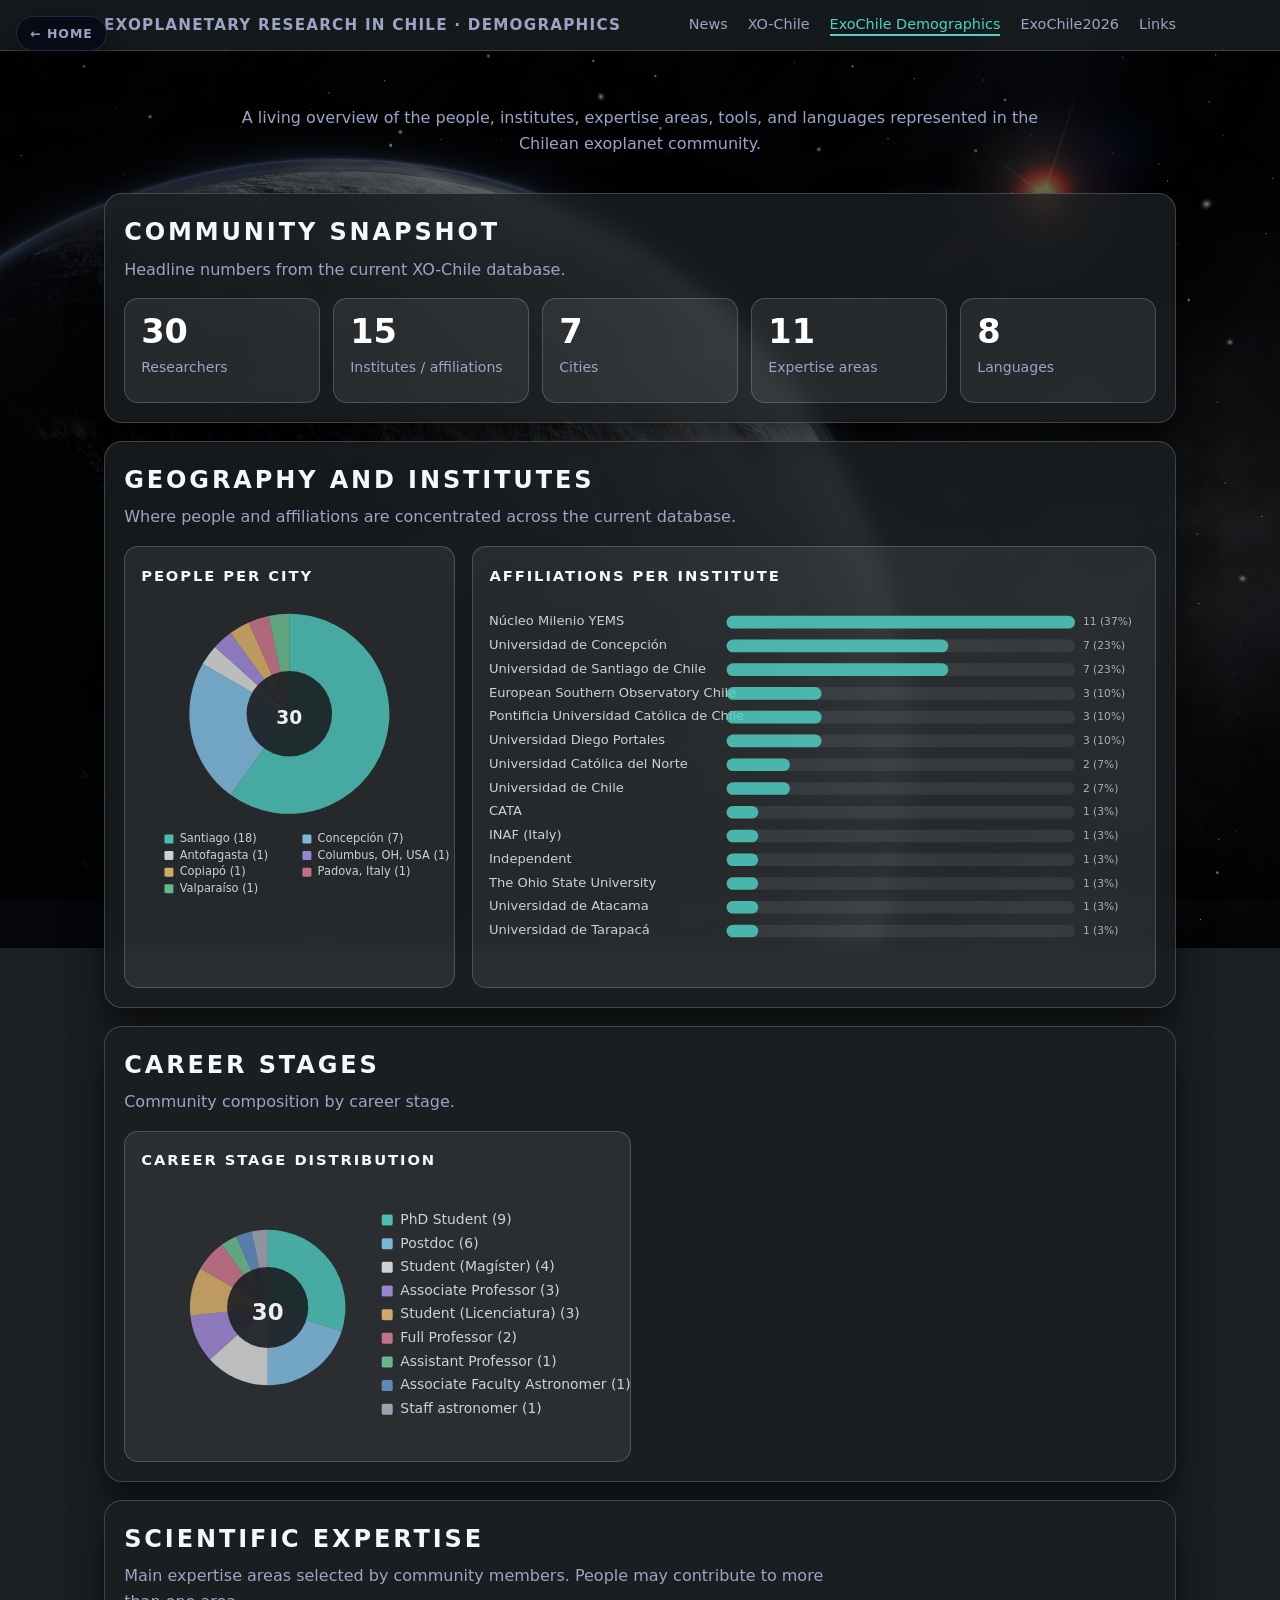
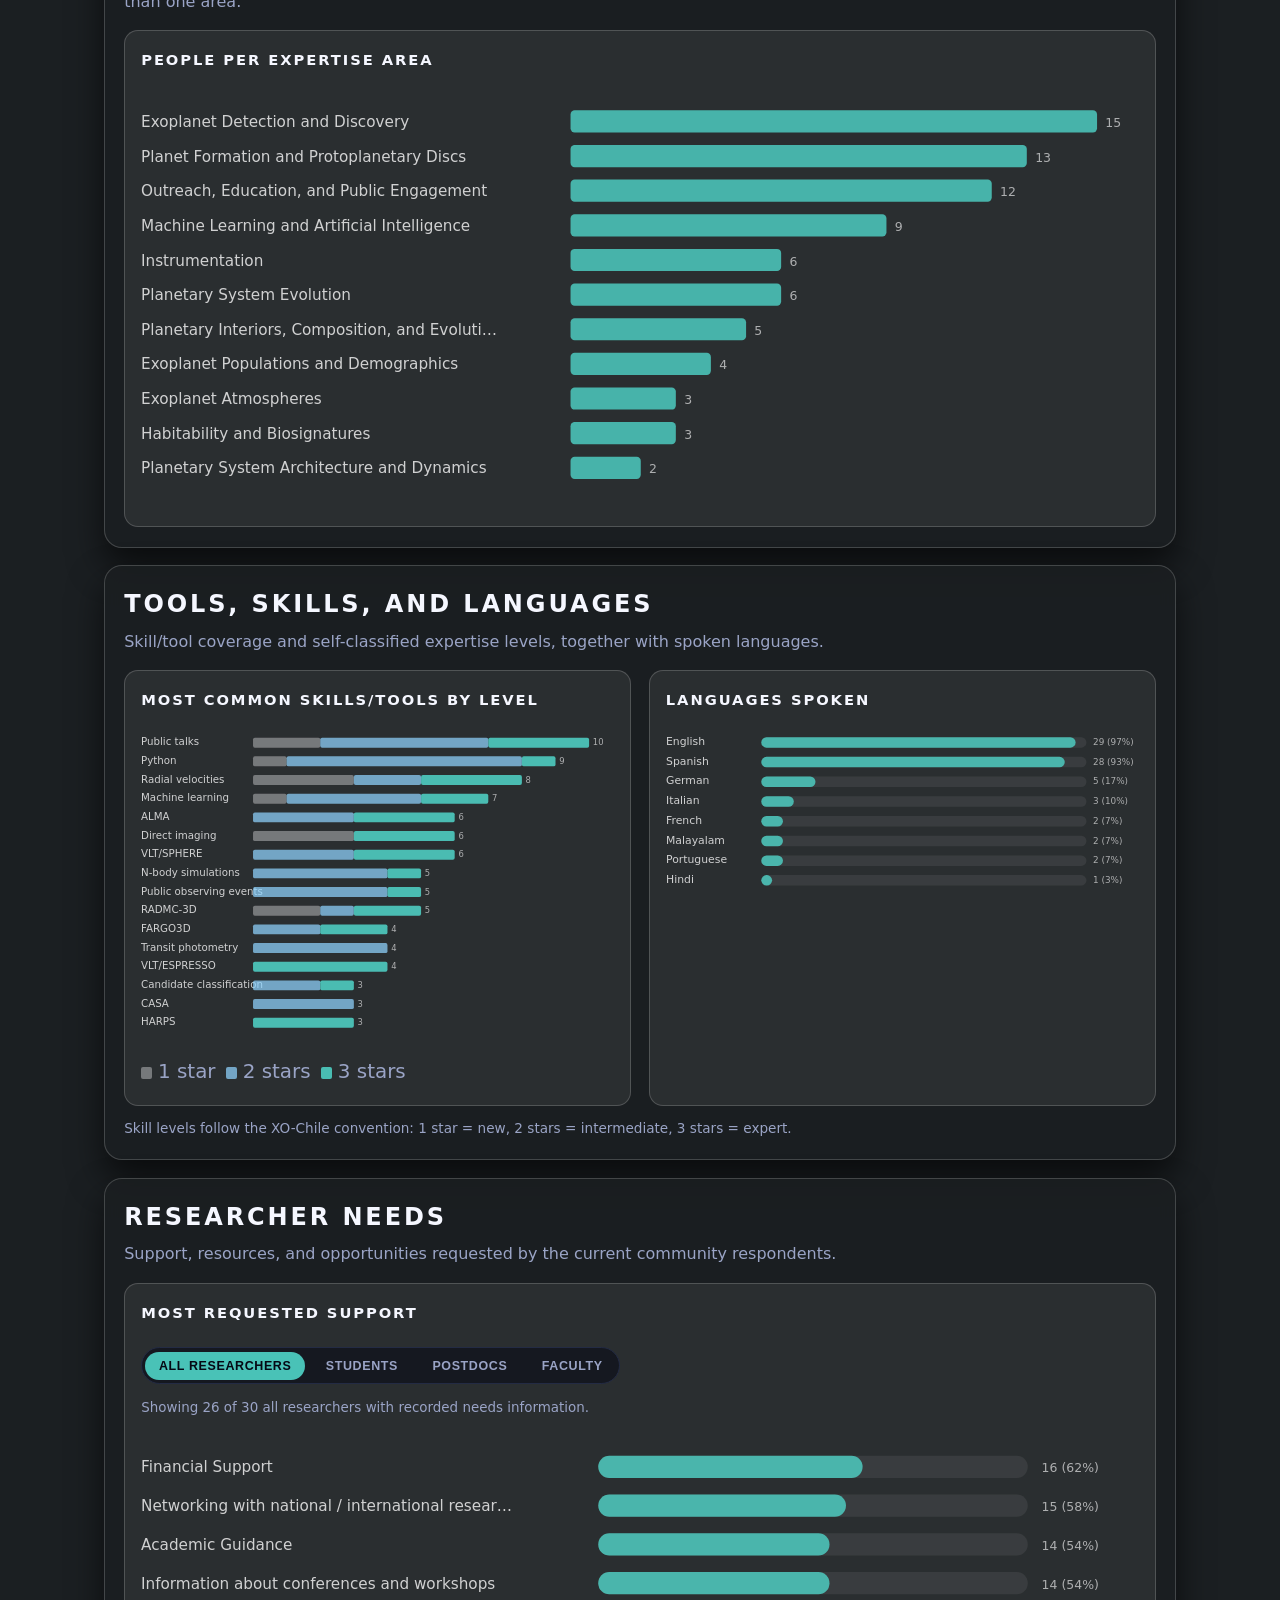
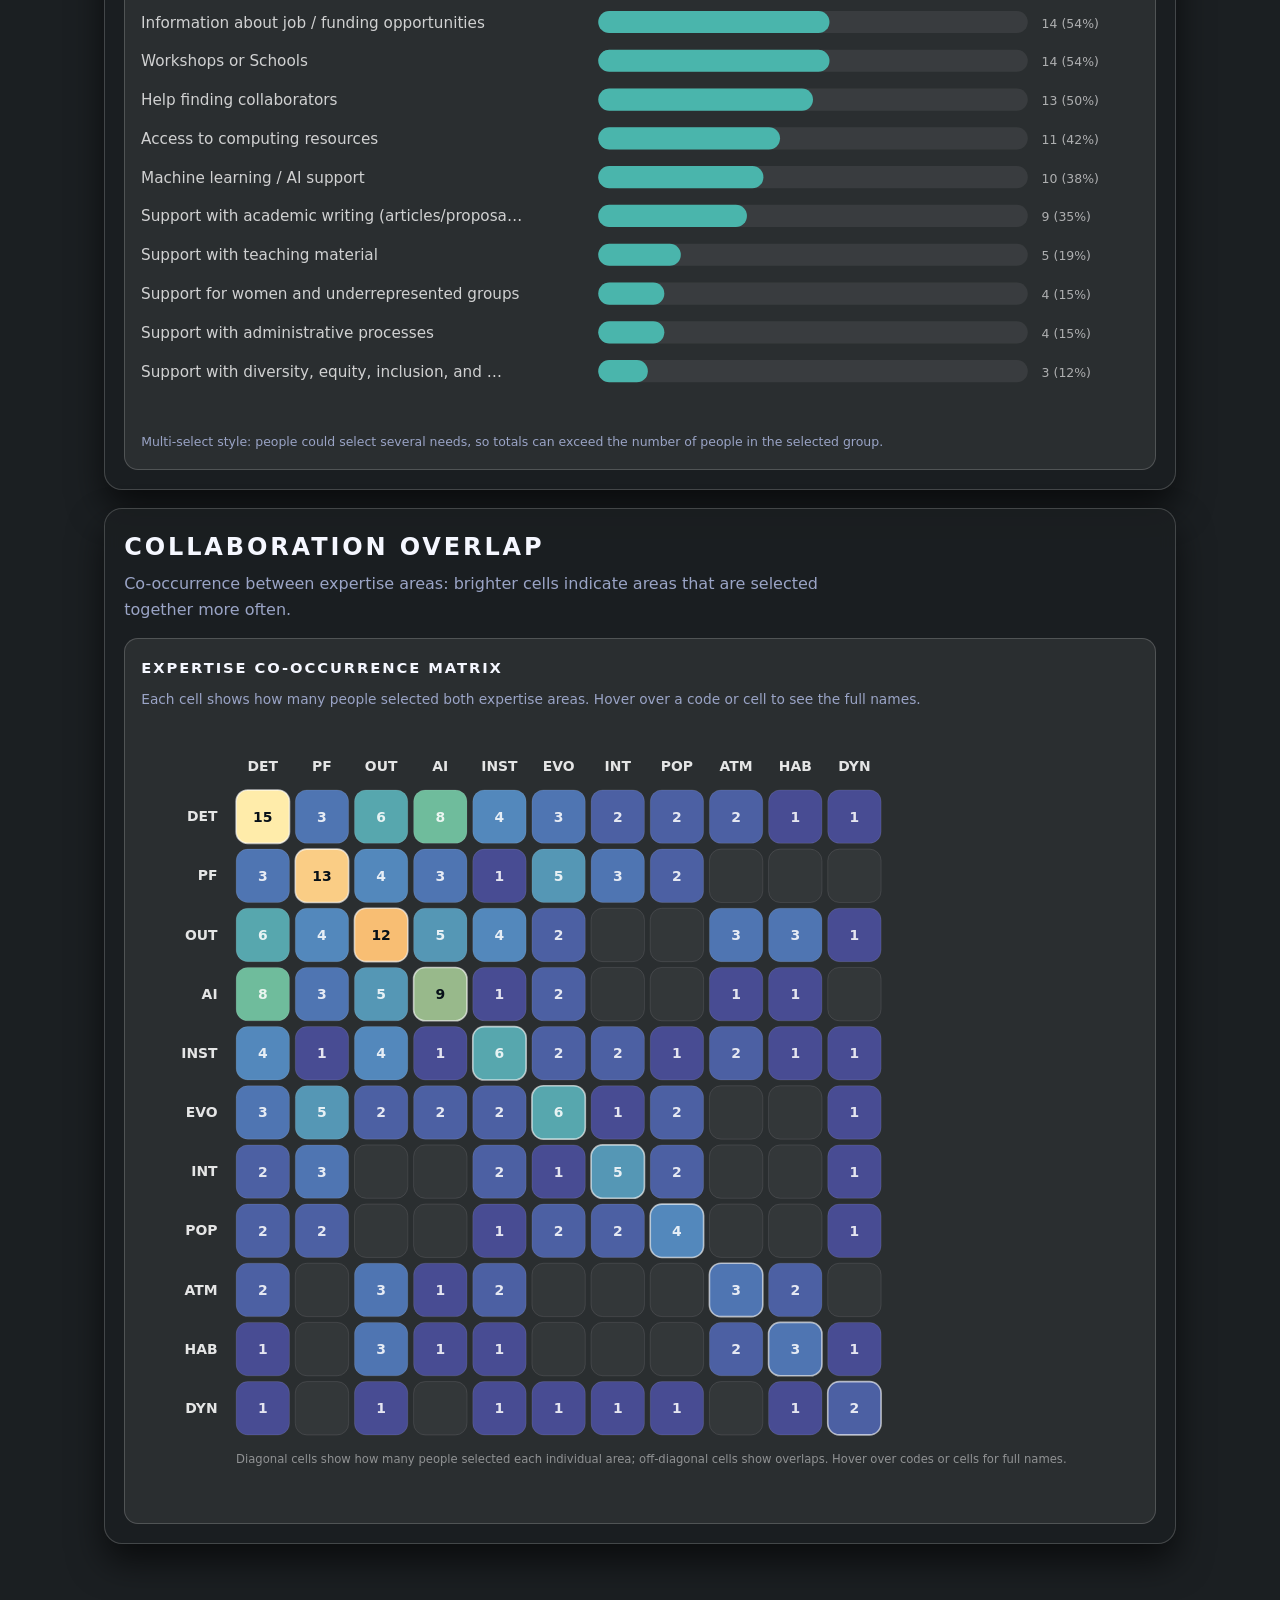
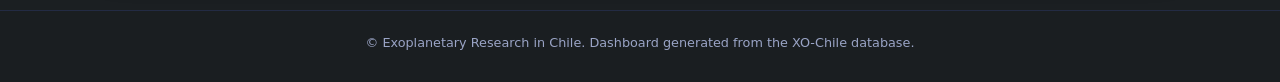
==== commit ac9dfd0c: "updating map and persons" ====
--- a/demographics.html
+++ b/demographics.html
@@ -263,6 +263,67 @@
     .card-content,
     .chart-content {
       padding-bottom: 0;
+    }
+
+  
+    /* Only the donut center total is emphasized; all other label sizes follow the restored baseline. */
+    .center-number {
+      font-size: 18px !important;
+      font-weight: 800 !important;
+      fill: rgba(255,255,255,.92) !important;
+      text-anchor: middle;
+      dominant-baseline: central;
+    }
+
+  
+    /* 50% larger labels for selected diagrams */
+    #city-chart .label,
+    #city-chart .axis-label,
+    #institute-chart .label,
+    #institute-chart .axis-label,
+    #career-chart .label,
+    #career-chart .axis-label,
+    #skills-chart .label,
+    #skills-chart .axis-label,
+    #language-chart .label,
+    #language-chart .axis-label {
+      font-size: 16.5px !important;
+    }
+
+    #city-chart .small-label,
+    #institute-chart .small-label,
+    #career-chart .small-label,
+    #skills-chart .small-label,
+    #language-chart .small-label {
+      font-size: 13.5px !important;
+    }
+
+    #city-chart + .legend,
+    #career-chart + .legend,
+    #skills-chart + .legend,
+    #language-chart + .legend,
+    .city-card .legend,
+    .institute-card .legend {
+      font-size: 1.245rem !important;
+    }
+
+    #city-chart .center-number,
+    #career-chart .center-number {
+      font-size: 27px !important;
+    }
+
+  
+    #city-chart svg text,
+    #institute-chart svg text,
+    #career-chart svg text,
+    #skills-chart svg text,
+    #language-chart svg text {
+      font-size: 16.5px;
+    }
+
+    #city-chart svg text.center-number,
+    #career-chart svg text.center-number {
+      font-size: 27px !important;
     }
 
   </style>
@@ -342,7 +403,7 @@
 </main>
 <footer>© Exoplanetary Research in Chile. Dashboard generated from the XO-Chile database.</footer>
 <script>
-const people = [{"name": "Sebastián Pérez", "institute": "Universidad de Santiago de Chile", "affiliations": ["Universidad de Santiago de Chile", "Núcleo Milenio YEMS"], "city": "Santiago", "careerStage": "Associate Professor", "focus": [{"category": "Outreach, Education, and Public Engagement", "subcategory": "Public talks and science communication"}, {"category": "Outreach, Education, and Public Engagement", "subcategory": "School visits"}, {"category": "Outreach, Education, and Public Engagement", "subcategory": "Teacher training"}, {"category": "Outreach, Education, and Public Engagement", "subcategory": "Planetarium and museum activities"}, {"category": "Outreach, Education, and Public Engagement", "subcategory": "Educational resources"}, {"category": "Outreach, Education, and Public Engagement", "subcategory": "Diversity, equity, inclusion, and accessibility in astronomy"}, {"category": "Planetary System Evolution", "subcategory": "Debris discs"}, {"category": "Machine Learning and Artificial Intelligence", "subcategory": "Anomaly detection"}, {"category": "Machine Learning and Artificial Intelligence", "subcategory": "Machine-learning-assisted planet detection"}, {"category": "Machine Learning and Artificial Intelligence", "subcategory": "Simulation emulators"}, {"category": "Machine Learning and Artificial Intelligence", "subcategory": "Computer vision for imaging data"}, {"category": "Planet Formation and Protoplanetary Discs", "subcategory": "Radiative Transfer"}, {"category": "Planet Formation and Protoplanetary Discs", "subcategory": "Planet-Disc Interaction"}, {"category": "Planet Formation and Protoplanetary Discs", "subcategory": "FUor/EXor outbursts and planet formation"}, {"category": "Planet Formation and Protoplanetary Discs", "subcategory": "Hydrodynamics"}, {"category": "Planet Formation and Protoplanetary Discs", "subcategory": "Circumplanetary discs"}, {"category": "Planet Formation and Protoplanetary Discs", "subcategory": "Interferometry"}, {"category": "Planet Formation and Protoplanetary Discs", "subcategory": "NIR observations"}], "languages": ["Spanish", "English"], "skills": [{"name": "ALMA", "level": 3}, {"name": "VLT/SPHERE", "level": 2}, {"name": "VLT/ERIS", "level": 2}, {"name": "VLT/ESPRESSO", "level": 3}, {"name": "VLT/CRIRES+", "level": 3}, {"name": "FARGO3D", "level": 3}, {"name": "RADMC-3D", "level": 3}, {"name": "CASA", "level": 2}, {"name": "Machine learning", "level": 2}, {"name": "Public talks", "level": 3}]}, {"name": "Lenin Andrés Valeria Rivas", "institute": "Universidad de Concepción", "affiliations": ["Universidad de Concepción", "Núcleo Milenio YEMS"], "city": "Concepción", "careerStage": "PhD Student", "focus": [{"category": "Machine Learning and Artificial Intelligence", "subcategory": "Machine-learning-assisted candidate detection"}, {"category": "Machine Learning and Artificial Intelligence", "subcategory": "Machine-learning-assisted planet detection"}, {"category": "Exoplanet Detection and Discovery", "subcategory": "Machine-learning-assisted candidate detection"}], "languages": ["Spanish", "English"], "skills": [{"name": "Machine learning", "level": 2}, {"name": "Candidate classification", "level": 2}, {"name": "Python", "level": 2}, {"name": "Light curves", "level": 1}]}, {"name": "Fernando Matías Castillo Morales", "institute": "Universidad de Santiago de Chile", "affiliations": ["Universidad de Santiago de Chile", "Núcleo Milenio YEMS"], "city": "Santiago", "careerStage": "Student (Magíster)", "focus": [{"category": "Planet Formation and Protoplanetary Discs", "subcategory": "N-Body Simulations"}, {"category": "Planet Formation and Protoplanetary Discs", "subcategory": "Radiative Transfer"}, {"category": "Planet Formation and Protoplanetary Discs", "subcategory": "Circumplanetary discs"}, {"category": "Planet Formation and Protoplanetary Discs", "subcategory": "Planet-Disc Interaction"}, {"category": "Planet Formation and Protoplanetary Discs", "subcategory": "Hydrodynamics"}, {"category": "Planet Formation and Protoplanetary Discs", "subcategory": "Gravitational instability"}, {"category": "Planetary System Evolution", "subcategory": "Debris discs"}], "languages": ["Spanish", "English"], "skills": [{"name": "FARGO-ADSG", "level": 2}, {"name": "CARTA", "level": 1}, {"name": "RADMC-3D", "level": 1}, {"name": "N-body simulations", "level": 2}]}, {"name": "Philipp Weber", "institute": "Universidad de Santiago de Chile", "affiliations": ["Universidad de Santiago de Chile", "Núcleo Milenio YEMS"], "city": "Santiago", "careerStage": "Postdoc", "focus": [{"category": "Planet Formation and Protoplanetary Discs", "subcategory": "Hydrodynamics"}, {"category": "Planet Formation and Protoplanetary Discs", "subcategory": "Interferometry"}, {"category": "Planet Formation and Protoplanetary Discs", "subcategory": "Planet-Disc Interaction"}, {"category": "Planet Formation and Protoplanetary Discs", "subcategory": "NIR observations"}, {"category": "Planet Formation and Protoplanetary Discs", "subcategory": "Circumplanetary discs"}, {"category": "Planet Formation and Protoplanetary Discs", "subcategory": "FUor/EXor outbursts and planet formation"}, {"category": "Planet Formation and Protoplanetary Discs", "subcategory": "Radiative Transfer"}, {"category": "Planet Formation and Protoplanetary Discs", "subcategory": "Gravitational instability"}, {"category": "Planetary System Evolution", "subcategory": "Planetary system evolution after disc dispersal"}, {"category": "Planetary System Evolution", "subcategory": "Debris discs"}], "languages": ["Spanish", "English", "German"], "skills": [{"name": "FARGO3D", "level": 3}, {"name": "RADMC-3D", "level": 3}, {"name": "ALMA", "level": 2}, {"name": "VLT/SPHERE", "level": 2}, {"name": "CASA", "level": 2}, {"name": "Python", "level": 3}]}, {"name": "Gijs D. Mulders", "institute": "Pontificia Universidad Católica de Chile", "affiliations": ["Pontificia Universidad Católica de Chile", "Centro de Astrofísica y Tecnologías Afines (CATA)"], "city": "Santiago", "careerStage": "Assistant Professor", "focus": [{"category": "Planetary Interiors, Composition, and Evolution", "subcategory": "Mass–radius relations"}, {"category": "Planetary Interiors, Composition, and Evolution", "subcategory": "Water worlds"}, {"category": "Planetary Interiors, Composition, and Evolution", "subcategory": "Sub-Neptune envelopes"}, {"category": "Planetary Interiors, Composition, and Evolution", "subcategory": "Atmospheric loss"}, {"category": "Exoplanet Populations and Demographics", "subcategory": "Occurrence rates"}, {"category": "Exoplanet Populations and Demographics", "subcategory": "Planet radius distribution"}, {"category": "Exoplanet Populations and Demographics", "subcategory": "Planet mass distribution"}, {"category": "Exoplanet Populations and Demographics", "subcategory": "Radius valley"}, {"category": "Exoplanet Populations and Demographics", "subcategory": "Super-Earths"}, {"category": "Exoplanet Populations and Demographics", "subcategory": "Sub-Neptunes"}, {"category": "Exoplanet Populations and Demographics", "subcategory": "Cold giant planets"}, {"category": "Exoplanet Populations and Demographics", "subcategory": "Dependence on stellar mass"}, {"category": "Exoplanet Populations and Demographics", "subcategory": "Dependence on stellar metallicity"}, {"category": "Exoplanet Populations and Demographics", "subcategory": "Population synthesis"}, {"category": "Exoplanet Populations and Demographics", "subcategory": "Demographic comparisons between surveys"}, {"category": "Planet Formation and Protoplanetary Discs", "subcategory": "Population synthesis of forming planets"}, {"category": "Planet Formation and Protoplanetary Discs", "subcategory": "Pebble accretion"}, {"category": "Planet Formation and Protoplanetary Discs", "subcategory": "N-Body Simulations"}], "languages": ["Spanish", "English"], "skills": [{"name": "Population synthesis", "level": 3}, {"name": "N-body simulations", "level": 2}, {"name": "Python", "level": 2}, {"name": "ALMA", "level": 2}]}, {"name": "Patricio Rojo", "institute": "Universidad de Chile", "affiliations": ["Universidad de Chile"], "city": "Santiago", "careerStage": "Associate Professor", "focus": [{"category": "Outreach, Education, and Public Engagement", "subcategory": "Public talks and science communication"}, {"category": "Outreach, Education, and Public Engagement", "subcategory": "School visits"}, {"category": "Outreach, Education, and Public Engagement", "subcategory": "Undergraduate teaching"}, {"category": "Instrumentation", "subcategory": "High-contrast imaging instruments"}, {"category": "Instrumentation", "subcategory": "Adaptive optics"}, {"category": "Instrumentation", "subcategory": "Ground-based surveys"}, {"category": "Instrumentation", "subcategory": "Pipeline development for instruments"}, {"category": "Instrumentation", "subcategory": "Observing strategy and performance forecasts"}, {"category": "Habitability and Biosignatures", "subcategory": "Climate stability"}, {"category": "Habitability and Biosignatures", "subcategory": "Atmospheric biosignatures"}, {"category": "Habitability and Biosignatures", "subcategory": "Solar System analogues"}, {"category": "Exoplanet Atmospheres", "subcategory": "Transmission spectroscopy"}, {"category": "Exoplanet Atmospheres", "subcategory": "Emission spectroscopy"}, {"category": "Exoplanet Atmospheres", "subcategory": "High-resolution spectroscopy"}, {"category": "Exoplanet Atmospheres", "subcategory": "Atmospheric retrievals"}, {"category": "Exoplanet Atmospheres", "subcategory": "Atmospheric chemistry"}, {"category": "Exoplanet Atmospheres", "subcategory": "Clouds and hazes"}, {"category": "Exoplanet Atmospheres", "subcategory": "Disequilibrium chemistry"}, {"category": "Exoplanet Atmospheres", "subcategory": "Atmospheric escape"}, {"category": "Exoplanet Atmospheres", "subcategory": "Phase curves"}, {"category": "Exoplanet Atmospheres", "subcategory": "Climate modelling"}, {"category": "Exoplanet Atmospheres", "subcategory": "3D general circulation models"}, {"category": "Exoplanet Atmospheres", "subcategory": "Stellar contamination in atmospheric spectra"}], "languages": ["Spanish", "English"], "skills": [{"name": "VLT/ESPRESSO", "level": 3}, {"name": "VLT/CRIRES+", "level": 3}, {"name": "HARPS", "level": 3}, {"name": "VLT/SPHERE", "level": 2}, {"name": "ALMA", "level": 2}, {"name": "Atmospheric retrievals", "level": 3}, {"name": "Public talks", "level": 3}]}, {"name": "Sidharth Aroli-Veettil", "institute": "Pontificia Universidad Católica de Chile", "affiliations": ["Pontificia Universidad Católica de Chile", "Núcleo Milenio YEMS"], "city": "Santiago", "careerStage": "PhD Student", "focus": [{"category": "Planet Formation and Protoplanetary Discs", "subcategory": "Chemical evolution of planet-forming material"}, {"category": "Planet Formation and Protoplanetary Discs", "subcategory": "Interferometry"}], "languages": ["English", "Hindi", "Malayalam"], "skills": [{"name": "ALMA", "level": 3}, {"name": "RADMC-3D", "level": 2}, {"name": "Interferometry", "level": 2}, {"name": "Python", "level": 2}]}, {"name": "Marcelo Tala", "institute": "The Ohio State University", "affiliations": ["The Ohio State University"], "city": "Columbus, OH, USA", "careerStage": "Postdoc", "focus": [{"category": "Exoplanet Detection and Discovery", "subcategory": "Radial velocities"}, {"category": "Exoplanet Detection and Discovery", "subcategory": "Transit photometry"}, {"category": "Exoplanet Detection and Discovery", "subcategory": "Survey design and target selection"}, {"category": "Exoplanet Detection and Discovery", "subcategory": "False-positive vetting and validation"}, {"category": "Instrumentation", "subcategory": "Spectrograph development"}, {"category": "Instrumentation", "subcategory": "Ground-based surveys"}, {"category": "Instrumentation", "subcategory": "Telescope operations"}, {"category": "Instrumentation", "subcategory": "Instrument calibration"}, {"category": "Instrumentation", "subcategory": "Pipeline development for instruments"}, {"category": "Instrumentation", "subcategory": "Observing strategy and performance forecasts"}, {"category": "Planetary Interiors, Composition, and Evolution", "subcategory": "Mass–radius relations"}], "languages": ["Spanish", "English", "German"], "skills": [{"name": "HARPS", "level": 3}, {"name": "VLT/ESPRESSO", "level": 3}, {"name": "Radial velocities", "level": 3}, {"name": "Transit photometry", "level": 2}]}, {"name": "Matthias R. Schreiber", "institute": "Universidad Técnica Federico Santa María", "affiliations": ["Universidad Técnica Federico Santa María (Viña del Mar)"], "city": "Valparaíso", "careerStage": "Full Professor", "focus": [{"category": "Planetary System Evolution", "subcategory": "White dwarf planetary systems"}, {"category": "Planetary System Evolution", "subcategory": "Debris discs around white dwarfs"}, {"category": "Planetary System Evolution", "subcategory": "White dwarf pollution / contamination"}, {"category": "Planetary System Evolution", "subcategory": "Tidal disruption of planetesimals"}, {"category": "Planetary System Evolution", "subcategory": "Post-main-sequence planetary system evolution"}, {"category": "Planetary System Evolution", "subcategory": "Debris discs"}, {"category": "Planet Formation and Protoplanetary Discs", "subcategory": "Pebble accretion"}, {"category": "Planet Formation and Protoplanetary Discs", "subcategory": "Migration and resonances"}, {"category": "Planet Formation and Protoplanetary Discs", "subcategory": "Hydrodynamics"}, {"category": "Exoplanet Detection and Discovery", "subcategory": "Direct imaging"}, {"category": "Exoplanet Detection and Discovery", "subcategory": "Astrometry"}, {"category": "Exoplanet Detection and Discovery", "subcategory": "Timing methods"}, {"category": "Exoplanet Populations and Demographics", "subcategory": "Dependence on stellar mass"}, {"category": "Exoplanet Populations and Demographics", "subcategory": "Dependence on stellar metallicity"}, {"category": "Exoplanet Populations and Demographics", "subcategory": "Population synthesis"}, {"category": "Exoplanet Populations and Demographics", "subcategory": "Demographic comparisons between surveys"}], "languages": ["Spanish", "English", "German", "French"], "skills": [{"name": "VLT/SPHERE", "level": 3}, {"name": "Direct imaging", "level": 3}, {"name": "Astrometry", "level": 3}, {"name": "N-body simulations", "level": 3}]}, {"name": "Alice Zurlo", "institute": "Universidad Diego Portales", "affiliations": ["Universidad Diego Portales", "Núcleo Milenio YEMS"], "city": "Santiago", "careerStage": "Full Professor", "focus": [{"category": "Exoplanet Detection and Discovery", "subcategory": "Direct imaging"}, {"category": "Instrumentation", "subcategory": "High-contrast imaging instruments"}, {"category": "Instrumentation", "subcategory": "Adaptive optics"}, {"category": "Instrumentation", "subcategory": "Coronagraphy"}, {"category": "Instrumentation", "subcategory": "Space missions"}, {"category": "Instrumentation", "subcategory": "Pipeline development for instruments"}, {"category": "Outreach, Education, and Public Engagement", "subcategory": "Public talks and science communication"}, {"category": "Outreach, Education, and Public Engagement", "subcategory": "School visits"}, {"category": "Outreach, Education, and Public Engagement", "subcategory": "Planetarium and museum activities"}, {"category": "Planet Formation and Protoplanetary Discs", "subcategory": "Gravitational instability"}, {"category": "Planet Formation and Protoplanetary Discs", "subcategory": "FUor/EXor outbursts and planet formation"}, {"category": "Planet Formation and Protoplanetary Discs", "subcategory": "NIR observations"}, {"category": "Planet Formation and Protoplanetary Discs", "subcategory": "N-Body Simulations"}, {"category": "Planet Formation and Protoplanetary Discs", "subcategory": "Planet-Disc Interaction"}, {"category": "Planet Formation and Protoplanetary Discs", "subcategory": "Circumplanetary discs"}, {"category": "Machine Learning and Artificial Intelligence", "subcategory": "Deep Learning for planet detection"}, {"category": "Planetary System Evolution", "subcategory": "Dynamical stability"}, {"category": "Planetary System Evolution", "subcategory": "Long-term N-body simulations"}], "languages": ["Spanish", "English", "French", "Italian"], "skills": [{"name": "VLT/SPHERE", "level": 3}, {"name": "VLT/ERIS", "level": 3}, {"name": "Direct imaging", "level": 3}, {"name": "ADI/PCA", "level": 3}, {"name": "Python", "level": 2}]}, {"name": "Daniela González Vargas", "institute": "Universidad de Chile", "affiliations": ["Universidad de Chile"], "city": "Santiago", "careerStage": "PhD Student", "focus": [{"category": "Exoplanet Detection and Discovery", "subcategory": "Radial velocities"}, {"category": "Exoplanet Detection and Discovery", "subcategory": "Astrometry"}, {"category": "Exoplanet Detection and Discovery", "subcategory": "False-positive vetting and validation"}, {"category": "Exoplanet Detection and Discovery", "subcategory": "Optical Interferometry"}], "languages": ["Spanish", "English"], "skills": [{"name": "VLTI/GRAVITY", "level": 1}, {"name": "Pyaneti", "level": 2}, {"name": "Octofitter", "level": 1}, {"name": "Radial velocities", "level": 2}]}, {"name": "Florian Rodler", "institute": "European Southern Observatory Chile", "affiliations": ["European Southern Observatory Chile"], "city": "Santiago", "careerStage": "Associate Faculty Astronomer", "focus": [{"category": "Instrumentation", "subcategory": "Spectrograph development"}, {"category": "Instrumentation", "subcategory": "Ground-based surveys"}, {"category": "Instrumentation", "subcategory": "Telescope operations"}, {"category": "Instrumentation", "subcategory": "Instrument calibration"}, {"category": "Instrumentation", "subcategory": "Observing strategy and performance forecasts"}, {"category": "Exoplanet Detection and Discovery", "subcategory": "Radial velocities"}, {"category": "Outreach, Education, and Public Engagement", "subcategory": "Public talks and science communication"}, {"category": "Outreach, Education, and Public Engagement", "subcategory": "Public observing events"}, {"category": "Exoplanet Atmospheres", "subcategory": "Emission spectroscopy"}, {"category": "Exoplanet Atmospheres", "subcategory": "High-resolution spectroscopy"}], "languages": ["Spanish", "English", "German"], "skills": [{"name": "VLT/ESPRESSO", "level": 3}, {"name": "VLT/CRIRES+", "level": 3}, {"name": "HARPS", "level": 3}, {"name": "High-resolution spectroscopy", "level": 3}, {"name": "Public observing events", "level": 2}]}, {"name": "Ilaria Giovannini", "institute": "Universidad Diego Portales", "affiliations": ["Universidad Diego Portales", "Núcleo Milenio YEMS", "INAF (Italy)"], "city": "Padova + Italy, and Santiago", "careerStage": "PhD Student", "focus": [{"category": "Exoplanet Detection and Discovery", "subcategory": "Radial velocities"}, {"category": "Exoplanet Detection and Discovery", "subcategory": "Transit photometry"}, {"category": "Exoplanet Detection and Discovery", "subcategory": "Direct imaging"}, {"category": "Exoplanet Detection and Discovery", "subcategory": "Transit timing variations"}], "languages": ["Spanish", "English", "Italian"], "skills": [{"name": "pyorbit", "level": 2}, {"name": "Radial velocities", "level": 2}, {"name": "Transit photometry", "level": 2}, {"name": "Direct imaging", "level": 1}]}, {"name": "Felipe Ignacio Burgos Rubilar", "institute": "Universidad de Concepción", "affiliations": ["Universidad de Concepción"], "city": "Concepción", "careerStage": "PhD Student", "focus": [{"category": "Machine Learning and Artificial Intelligence", "subcategory": "Candidate classification"}, {"category": "Machine Learning and Artificial Intelligence", "subcategory": "Anomaly detection"}, {"category": "Machine Learning and Artificial Intelligence", "subcategory": "Machine-learning-assisted planet detection"}, {"category": "Machine Learning and Artificial Intelligence", "subcategory": "Time-domain alert brokers"}, {"category": "Machine Learning and Artificial Intelligence", "subcategory": "Large survey data mining"}, {"category": "Machine Learning and Artificial Intelligence", "subcategory": "Interpretable AI for astrophysics"}, {"category": "Machine Learning and Artificial Intelligence", "subcategory": "Deep Learning for planet detection"}, {"category": "Exoplanet Detection and Discovery", "subcategory": "Radial velocities"}, {"category": "Exoplanet Detection and Discovery", "subcategory": "Machine-learning-assisted candidate detection"}], "languages": ["Spanish", "English"], "skills": [{"name": "Machine learning", "level": 3}, {"name": "Candidate classification", "level": 3}, {"name": "Python", "level": 2}, {"name": "Radial velocities", "level": 1}]}, {"name": "Matias Jones", "institute": "European Southern Observatory Chile", "affiliations": ["European Southern Observatory Chile"], "city": "Santiago", "careerStage": "Staff astronomer", "focus": [{"category": "Exoplanet Populations and Demographics", "subcategory": "Occurrence rates"}, {"category": "Exoplanet Populations and Demographics", "subcategory": "Cold giant planets"}, {"category": "Exoplanet Populations and Demographics", "subcategory": "Dependence on stellar mass"}, {"category": "Exoplanet Populations and Demographics", "subcategory": "Dependence on stellar metallicity"}, {"category": "Planetary System Evolution", "subcategory": "Post-main-sequence planetary system evolution"}, {"category": "Planetary System Architecture and Dynamics", "subcategory": "Orbital dynamics"}, {"category": "Planetary System Architecture and Dynamics", "subcategory": "Dynamical stability"}, {"category": "Exoplanet Detection and Discovery", "subcategory": "Radial velocities"}, {"category": "Exoplanet Detection and Discovery", "subcategory": "Transit photometry"}, {"category": "Exoplanet Detection and Discovery", "subcategory": "Direct imaging"}, {"category": "Exoplanet Detection and Discovery", "subcategory": "Astrometry"}, {"category": "Exoplanet Detection and Discovery", "subcategory": "Transit timing variations"}, {"category": "Planetary Interiors, Composition, and Evolution", "subcategory": "Mass–radius relations"}, {"category": "Planetary Interiors, Composition, and Evolution", "subcategory": "Interior structure models"}, {"category": "Instrumentation", "subcategory": "High-contrast imaging instruments"}, {"category": "Instrumentation", "subcategory": "Adaptive optics"}, {"category": "Instrumentation", "subcategory": "Coronagraphy"}, {"category": "Instrumentation", "subcategory": "Spectrograph development"}, {"category": "Instrumentation", "subcategory": "Space missions"}, {"category": "Instrumentation", "subcategory": "Ground-based surveys"}, {"category": "Instrumentation", "subcategory": "Telescope operations"}, {"category": "Instrumentation", "subcategory": "Instrument calibration"}, {"category": "Instrumentation", "subcategory": "Pipeline development for instruments"}, {"category": "Instrumentation", "subcategory": "Observing strategy and performance forecasts"}], "languages": ["Spanish", "English"], "skills": [{"name": "VLT/SPHERE", "level": 3}, {"name": "Radial velocities", "level": 3}, {"name": "Direct imaging", "level": 3}, {"name": "Astrometry", "level": 3}, {"name": "High-resolution spectroscopy", "level": 2}]}, {"name": "Jose Vines", "institute": "Universidad Católica del Norte", "affiliations": ["Universidad Católica del Norte"], "city": "Santiago", "careerStage": "Postdoc", "focus": [{"category": "Exoplanet Detection and Discovery", "subcategory": "Radial velocities"}, {"category": "Exoplanet Detection and Discovery", "subcategory": "Transit photometry"}, {"category": "Exoplanet Detection and Discovery", "subcategory": "Astrometry"}, {"category": "Exoplanet Detection and Discovery", "subcategory": "Machine-learning-assisted candidate detection"}, {"category": "Machine Learning and Artificial Intelligence", "subcategory": "Candidate classification"}, {"category": "Machine Learning and Artificial Intelligence", "subcategory": "Anomaly detection"}, {"category": "Machine Learning and Artificial Intelligence", "subcategory": "Machine-learning-assisted planet detection"}, {"category": "Machine Learning and Artificial Intelligence", "subcategory": "Bayesian inference and probabilistic ML"}, {"category": "Machine Learning and Artificial Intelligence", "subcategory": "Deep Learning for planet detection"}], "languages": ["Spanish", "English"], "skills": [{"name": "FEROS", "level": 3}, {"name": "ARIADNE", "level": 3}, {"name": "Isochrones", "level": 3}, {"name": "CORALIE", "level": 2}, {"name": "Machine learning", "level": 3}, {"name": "Radial velocities", "level": 3}]}, {"name": "Danyla Ignacia Santiago Carrasco", "institute": "Universidad de Atacama", "affiliations": ["Universidad de Atacama"], "city": "Copiapó", "careerStage": "PhD Student", "focus": [{"category": "Outreach, Education, and Public Engagement", "subcategory": "Public talks and science communication"}, {"category": "Habitability and Biosignatures", "subcategory": "Habitable zone theory"}, {"category": "Habitability and Biosignatures", "subcategory": "M-dwarf habitability"}, {"category": "Habitability and Biosignatures", "subcategory": "Solar System analogues"}, {"category": "Planetary System Architecture and Dynamics", "subcategory": "Orbital dynamics"}, {"category": "Planetary System Architecture and Dynamics", "subcategory": "Mean-motion resonances"}, {"category": "Planetary System Architecture and Dynamics", "subcategory": "Secular dynamics"}, {"category": "Planetary System Architecture and Dynamics", "subcategory": "Planet–planet scattering"}, {"category": "Planetary System Architecture and Dynamics", "subcategory": "Dynamical stability"}, {"category": "Planetary System Architecture and Dynamics", "subcategory": "Compact multi-planet systems"}, {"category": "Planetary System Architecture and Dynamics", "subcategory": "Eccentric and inclined systems"}, {"category": "Planetary System Architecture and Dynamics", "subcategory": "Planetary obliquity"}, {"category": "Planetary System Architecture and Dynamics", "subcategory": "Long-term N-body simulations"}], "languages": ["Spanish", "English"], "skills": [{"name": "REBOUND", "level": 2}, {"name": "N-body simulations", "level": 2}, {"name": "Public talks", "level": 2}]}, {"name": "Carla Hernández Silva", "institute": "Universidad de Santiago de Chile", "affiliations": ["Universidad de Santiago de Chile"], "city": "Santiago", "careerStage": "Associate Professor", "focus": [{"category": "Outreach, Education, and Public Engagement", "subcategory": "Public talks and science communication"}, {"category": "Outreach, Education, and Public Engagement", "subcategory": "Teacher training"}, {"category": "Outreach, Education, and Public Engagement", "subcategory": "Educational resources"}, {"category": "Outreach, Education, and Public Engagement", "subcategory": "Undergraduate teaching"}, {"category": "Outreach, Education, and Public Engagement", "subcategory": "Public observing events"}, {"category": "Outreach, Education, and Public Engagement", "subcategory": "Diversity, equity, inclusion, and accessibility in astronomy"}], "languages": ["Spanish"], "skills": [{"name": "Public talks", "level": 3}, {"name": "Teacher training", "level": 3}, {"name": "Educational resources", "level": 3}, {"name": "Public observing events", "level": 3}, {"name": "Data visualisation", "level": 2}]}, {"name": "Vicente Salazar Ortega", "institute": "Universidad de Concepción", "affiliations": ["Universidad de Concepción"], "city": "Concepción", "careerStage": "Student (Licenciatura)", "focus": [{"category": "Instrumentation", "subcategory": "Telescope operations"}, {"category": "Instrumentation", "subcategory": "Instrument calibration"}, {"category": "Outreach, Education, and Public Engagement", "subcategory": "Public talks and science communication"}, {"category": "Outreach, Education, and Public Engagement", "subcategory": "Citizen science"}, {"category": "Outreach, Education, and Public Engagement", "subcategory": "Public observing events"}], "languages": ["Spanish", "English", "German", "Italian", "Portuguese"], "skills": [{"name": "Telescope operations", "level": 1}, {"name": "Instrument calibration", "level": 1}, {"name": "Public observing events", "level": 2}]}, {"name": "Jorge Luis Guzmán Lazo", "institute": "Universidad de Santiago de Chile", "affiliations": ["Universidad de Santiago de Chile", "Núcleo Milenio YEMS"], "city": "Santiago", "careerStage": "Student (Licenciatura)", "focus": [{"category": "Outreach, Education, and Public Engagement", "subcategory": "Public talks and science communication"}, {"category": "Outreach, Education, and Public Engagement", "subcategory": "School visits"}, {"category": "Outreach, Education, and Public Engagement", "subcategory": "Planetarium and museum activities"}, {"category": "Outreach, Education, and Public Engagement", "subcategory": "Citizen science"}, {"category": "Outreach, Education, and Public Engagement", "subcategory": "Media communication"}, {"category": "Outreach, Education, and Public Engagement", "subcategory": "Social media and digital outreach"}, {"category": "Outreach, Education, and Public Engagement", "subcategory": "Educational resources"}, {"category": "Outreach, Education, and Public Engagement", "subcategory": "Public observing events"}, {"category": "Outreach, Education, and Public Engagement", "subcategory": "Diversity, equity, inclusion, and accessibility in astronomy"}, {"category": "Planet Formation and Protoplanetary Discs", "subcategory": "Radiative Transfer"}, {"category": "Planet Formation and Protoplanetary Discs", "subcategory": "Hydrodynamics"}, {"category": "Planet Formation and Protoplanetary Discs", "subcategory": "Planet-Disc Interaction"}, {"category": "Planet Formation and Protoplanetary Discs", "subcategory": "Circumplanetary discs"}, {"category": "Planet Formation and Protoplanetary Discs", "subcategory": "Interferometry"}, {"category": "Planet Formation and Protoplanetary Discs", "subcategory": "NIR observations"}, {"category": "Planet Formation and Protoplanetary Discs", "subcategory": "N-Body Simulations"}, {"category": "Exoplanet Detection and Discovery", "subcategory": "Radial velocities"}, {"category": "Exoplanet Detection and Discovery", "subcategory": "Transit photometry"}, {"category": "Exoplanet Detection and Discovery", "subcategory": "Direct imaging"}, {"category": "Exoplanet Detection and Discovery", "subcategory": "Transit timing variations"}, {"category": "Exoplanet Detection and Discovery", "subcategory": "Machine-learning-assisted candidate detection"}, {"category": "Exoplanet Detection and Discovery", "subcategory": "Survey design and target selection"}, {"category": "Machine Learning and Artificial Intelligence", "subcategory": "Candidate classification"}, {"category": "Machine Learning and Artificial Intelligence", "subcategory": "Anomaly detection"}, {"category": "Machine Learning and Artificial Intelligence", "subcategory": "Machine-learning-assisted planet detection"}, {"category": "Machine Learning and Artificial Intelligence", "subcategory": "Simulation emulators"}, {"category": "Machine Learning and Artificial Intelligence", "subcategory": "Bayesian inference and probabilistic ML"}, {"category": "Machine Learning and Artificial Intelligence", "subcategory": "Computer vision for imaging data"}, {"category": "Machine Learning and Artificial Intelligence", "subcategory": "Large survey data mining"}, {"category": "Machine Learning and Artificial Intelligence", "subcategory": "Interpretable AI for astrophysics"}, {"category": "Machine Learning and Artificial Intelligence", "subcategory": "Deep Learning for planet detection"}], "languages": ["Spanish", "English"], "skills": [{"name": "Machine learning", "level": 2}, {"name": "RADMC-3D", "level": 1}, {"name": "Python", "level": 2}, {"name": "Public talks", "level": 2}]}, {"name": "Bhavya Ambalapatta Kannancheri", "institute": "Pontificia Universidad Católica de Chile", "affiliations": ["Pontificia Universidad Católica de Chile"], "city": "Santiago", "careerStage": "PhD Student", "focus": [{"category": "Exoplanet Populations and Demographics", "subcategory": "Occurrence rates"}, {"category": "Exoplanet Populations and Demographics", "subcategory": "Planet radius distribution"}, {"category": "Exoplanet Populations and Demographics", "subcategory": "Planet mass distribution"}, {"category": "Exoplanet Populations and Demographics", "subcategory": "Demographic comparisons between surveys"}, {"category": "Exoplanet Populations and Demographics", "subcategory": "Hot Neptunes"}], "languages": ["English", "Malayalam"], "skills": [{"name": "Demographics", "level": 2}, {"name": "Population statistics", "level": 2}, {"name": "Python", "level": 2}]}, {"name": "Neda Hejazi", "institute": "Universidad de Tarapacá", "affiliations": ["Universidad de Tarapacá"], "city": "Santiago", "careerStage": "Postdoc", "focus": [{"category": "Planet Formation and Protoplanetary Discs", "subcategory": "Star-planet chemical connections"}, {"category": "Planetary Interiors, Composition, and Evolution", "subcategory": "Mass–radius relations"}, {"category": "Planetary Interiors, Composition, and Evolution", "subcategory": "Interior structure models"}, {"category": "Planetary Interiors, Composition, and Evolution", "subcategory": "Core composition"}, {"category": "Planetary Interiors, Composition, and Evolution", "subcategory": "Super-Earth interiors"}], "languages": ["Spanish", "English"], "skills": [{"name": "ARCES/APO", "level": 1}, {"name": "iSHELL/IRTF", "level": 1}, {"name": "Mass-radius modelling", "level": 3}]}, {"name": "Camilo González Ruilova", "institute": "Universidad de Santiago de Chile", "affiliations": ["Universidad de Santiago de Chile", "Núcleo Milenio YEMS"], "city": "Santiago", "careerStage": "Postdoc", "focus": [{"category": "Outreach, Education, and Public Engagement", "subcategory": "Public talks and science communication"}, {"category": "Outreach, Education, and Public Engagement", "subcategory": "School visits"}, {"category": "Outreach, Education, and Public Engagement", "subcategory": "Teacher training"}, {"category": "Outreach, Education, and Public Engagement", "subcategory": "Educational resources"}, {"category": "Outreach, Education, and Public Engagement", "subcategory": "Undergraduate teaching"}, {"category": "Outreach, Education, and Public Engagement", "subcategory": "Diversity, equity, inclusion, and accessibility in astronomy"}, {"category": "Planet Formation and Protoplanetary Discs", "subcategory": "Interferometry"}, {"category": "Planet Formation and Protoplanetary Discs", "subcategory": "Circumplanetary discs"}, {"category": "Planet Formation and Protoplanetary Discs", "subcategory": "Protoplanetary disc evolution"}], "languages": ["Spanish", "English"], "skills": [{"name": "ALMA", "level": 3}, {"name": "Interferometry", "level": 3}, {"name": "CASA", "level": 2}, {"name": "Public talks", "level": 2}]}, {"name": "Grace Angela Batalla Falcon", "institute": "Universidad Diego Portales", "affiliations": ["Universidad Diego Portales"], "city": "Santiago", "careerStage": "Postdoc", "focus": [{"category": "Planetary Interiors, Composition, and Evolution", "subcategory": "Core composition"}, {"category": "Planet Formation and Protoplanetary Discs", "subcategory": "Dust evolution and coagulation"}, {"category": "Planet Formation and Protoplanetary Discs", "subcategory": "Chemical evolution of planet-forming material"}, {"category": "Planet Formation and Protoplanetary Discs", "subcategory": "FUor/EXor outbursts and planet formation"}, {"category": "Planet Formation and Protoplanetary Discs", "subcategory": "MIR observations"}, {"category": "Planet Formation and Protoplanetary Discs", "subcategory": "MIR measurements of dust"}], "languages": ["Spanish", "English", "Portuguese"], "skills": [{"name": "Infrared laboratory measurements", "level": 3}, {"name": "Dust evolution", "level": 2}, {"name": "MIR observations", "level": 2}, {"name": "Core composition", "level": 1}]},, {"name": "Lucas Gonzalez-Rivas","institute": "Universidad de Concepción","affiliations": ["Universidad de Concepción","Núcleo Milenio YEMS"],"city": "Concepción","careerStage": "Student (Magíster)","focus": [{"category": "Planet Formation and Protoplanetary Discs","subcategory": "N-Body Simulations"},{"category": "Planet Formation and Protoplanetary Discs","subcategory": "Migration and resonances"},{"category": "Planet Formation and Protoplanetary Discs","subcategory": "Hydrodynamics"},{"category": "Planet Formation and Protoplanetary Discs","subcategory": "Circumplanetary discs"},{"category": "Planet Formation and Protoplanetary Discs","subcategory": "Analytical calculations"},{"category": "Planet Formation and Protoplanetary Discs","subcategory": "Planet-Disc Interaction"}],"languages": ["Spanish","English"],"skills": [{"name": "Public talks","level": 2},{"name": "School visits","level": 3},{"name": "Teacher training","level": 2},{"name": "FARGO3D","level": 2},{"name": "PHANTOM","level": 2},{"name": "REBOUND","level": 2}],"needs": ["Academic Guidance","Financial Support","Help finding collaborators","Workshops or Schools","Networking with national / international researchers","Information about conferences and workshops","Information about job / funding opportunities"]}, {"name": "Alejandra Fernández Molina","institute": "Universidad de Concepción","affiliations": ["Universidad de Concepción","Núcleo Milenio YEMS"],"city": "Concepción","careerStage": "PhD Student","focus": [{"category": "Machine Learning and Artificial Intelligence","subcategory": "Machine-learning-assisted planet detection"},{"category": "Machine Learning and Artificial Intelligence","subcategory": "Computer vision for imaging data"},{"category": "Machine Learning and Artificial Intelligence","subcategory": "Deep Learning for planet detection"},{"category": "Exoplanet Detection and Discovery","subcategory": "Direct imaging"},{"category": "Exoplanet Detection and Discovery","subcategory": "Machine-learning-assisted candidate detection"}],"languages": ["Spanish","English"],"skills": [{"name": "Public talks","level": 1},{"name": "Data visualisation","level": 1},{"name": "Python","level": 2},{"name": "Machine learning","level": 2},{"name": "Deep learning","level": 2},{"name": "Computer vision","level": 2}],"needs": ["Machine learning / AI support","Access to computing resources","Information about conferences and workshops","Information about job / funding opportunities","Support with teaching material"]}];
+const people = [{"name":"Sebastián Pérez","institute":"Universidad de Santiago de Chile","affiliations":["Universidad de Santiago de Chile","Núcleo Milenio YEMS"],"city":"Santiago","careerStage":"Associate Professor","focus":[{"category":"Outreach, Education, and Public Engagement","subcategory":"Public talks and science communication"},{"category":"Outreach, Education, and Public Engagement","subcategory":"School visits"},{"category":"Outreach, Education, and Public Engagement","subcategory":"Teacher training"},{"category":"Outreach, Education, and Public Engagement","subcategory":"Planetarium and museum activities"},{"category":"Outreach, Education, and Public Engagement","subcategory":"Educational resources"},{"category":"Outreach, Education, and Public Engagement","subcategory":"Diversity, equity, inclusion, and accessibility in astronomy"},{"category":"Planetary System Evolution","subcategory":"Debris discs"},{"category":"Machine Learning and Artificial Intelligence","subcategory":"Anomaly detection"},{"category":"Machine Learning and Artificial Intelligence","subcategory":"Machine-learning-assisted planet detection"},{"category":"Machine Learning and Artificial Intelligence","subcategory":"Simulation emulators"},{"category":"Machine Learning and Artificial Intelligence","subcategory":"Computer vision for imaging data"},{"category":"Planet Formation and Protoplanetary Discs","subcategory":"Radiative Transfer"},{"category":"Planet Formation and Protoplanetary Discs","subcategory":"Planet-Disc Interaction"},{"category":"Planet Formation and Protoplanetary Discs","subcategory":"FUor/EXor outbursts and planet formation"},{"category":"Planet Formation and Protoplanetary Discs","subcategory":"Hydrodynamics"},{"category":"Planet Formation and Protoplanetary Discs","subcategory":"Circumplanetary discs"},{"category":"Planet Formation and Protoplanetary Discs","subcategory":"Interferometry"},{"category":"Planet Formation and Protoplanetary Discs","subcategory":"NIR observations"}],"languages":["Spanish","English"],"skills":[{"name":"ALMA","level":3},{"name":"VLT/SPHERE","level":2},{"name":"VLT/ERIS","level":2},{"name":"VLT/ESPRESSO","level":3},{"name":"VLT/CRIRES+","level":3},{"name":"FARGO3D","level":3},{"name":"RADMC-3D","level":3},{"name":"CASA","level":2},{"name":"Machine learning","level":2},{"name":"Public talks","level":3}]},{"name":"Lenin Andrés Valeria Rivas","institute":"Universidad de Concepción","affiliations":["Universidad de Concepción","Núcleo Milenio YEMS"],"city":"Concepción","careerStage":"PhD Student","focus":[{"category":"Machine Learning and Artificial Intelligence","subcategory":"Machine-learning-assisted candidate detection"},{"category":"Machine Learning and Artificial Intelligence","subcategory":"Machine-learning-assisted planet detection"},{"category":"Exoplanet Detection and Discovery","subcategory":"Machine-learning-assisted candidate detection"}],"languages":["Spanish","English"],"skills":[{"name":"Machine learning","level":2},{"name":"Candidate classification","level":2},{"name":"Python","level":2},{"name":"Light curves","level":1}]},{"name":"Fernando Matías Castillo Morales","institute":"Universidad de Santiago de Chile","affiliations":["Universidad de Santiago de Chile","Núcleo Milenio YEMS"],"city":"Santiago","careerStage":"Student (Magíster)","focus":[{"category":"Planet Formation and Protoplanetary Discs","subcategory":"N-Body Simulations"},{"category":"Planet Formation and Protoplanetary Discs","subcategory":"Radiative Transfer"},{"category":"Planet Formation and Protoplanetary Discs","subcategory":"Circumplanetary discs"},{"category":"Planet Formation and Protoplanetary Discs","subcategory":"Planet-Disc Interaction"},{"category":"Planet Formation and Protoplanetary Discs","subcategory":"Hydrodynamics"},{"category":"Planet Formation and Protoplanetary Discs","subcategory":"Gravitational instability"},{"category":"Planetary System Evolution","subcategory":"Debris discs"}],"languages":["Spanish","English"],"skills":[{"name":"FARGO-ADSG","level":2},{"name":"CARTA","level":1},{"name":"RADMC-3D","level":1},{"name":"N-body simulations","level":2}]},{"name":"Philipp Weber","institute":"Universidad de Santiago de Chile","affiliations":["Universidad de Santiago de Chile","Núcleo Milenio YEMS"],"city":"Santiago","careerStage":"Postdoc","focus":[{"category":"Planet Formation and Protoplanetary Discs","subcategory":"Hydrodynamics"},{"category":"Planet Formation and Protoplanetary Discs","subcategory":"Interferometry"},{"category":"Planet Formation and Protoplanetary Discs","subcategory":"Planet-Disc Interaction"},{"category":"Planet Formation and Protoplanetary Discs","subcategory":"NIR observations"},{"category":"Planet Formation and Protoplanetary Discs","subcategory":"Circumplanetary discs"},{"category":"Planet Formation and Protoplanetary Discs","subcategory":"FUor/EXor outbursts and planet formation"},{"category":"Planet Formation and Protoplanetary Discs","subcategory":"Radiative Transfer"},{"category":"Planet Formation and Protoplanetary Discs","subcategory":"Gravitational instability"},{"category":"Planetary System Evolution","subcategory":"Planetary system evolution after disc dispersal"},{"category":"Planetary System Evolution","subcategory":"Debris discs"}],"languages":["Spanish","English","German"],"skills":[{"name":"FARGO3D","level":3},{"name":"RADMC-3D","level":3},{"name":"ALMA","level":2},{"name":"VLT/SPHERE","level":2},{"name":"CASA","level":2},{"name":"Python","level":3}]},{"name":"Gijs D. Mulders","institute":"Pontificia Universidad Católica de Chile","affiliations":["Pontificia Universidad Católica de Chile","CATA"],"city":"Santiago","careerStage":"Assistant Professor","focus":[{"category":"Planetary Interiors, Composition, and Evolution","subcategory":"Mass–radius relations"},{"category":"Planetary Interiors, Composition, and Evolution","subcategory":"Water worlds"},{"category":"Planetary Interiors, Composition, and Evolution","subcategory":"Sub-Neptune envelopes"},{"category":"Planetary Interiors, Composition, and Evolution","subcategory":"Atmospheric loss"},{"category":"Exoplanet Populations and Demographics","subcategory":"Occurrence rates"},{"category":"Exoplanet Populations and Demographics","subcategory":"Planet radius distribution"},{"category":"Exoplanet Populations and Demographics","subcategory":"Planet mass distribution"},{"category":"Exoplanet Populations and Demographics","subcategory":"Radius valley"},{"category":"Exoplanet Populations and Demographics","subcategory":"Super-Earths"},{"category":"Exoplanet Populations and Demographics","subcategory":"Sub-Neptunes"},{"category":"Exoplanet Populations and Demographics","subcategory":"Cold giant planets"},{"category":"Exoplanet Populations and Demographics","subcategory":"Dependence on stellar mass"},{"category":"Exoplanet Populations and Demographics","subcategory":"Dependence on stellar metallicity"},{"category":"Exoplanet Populations and Demographics","subcategory":"Population synthesis"},{"category":"Exoplanet Populations and Demographics","subcategory":"Demographic comparisons between surveys"},{"category":"Planet Formation and Protoplanetary Discs","subcategory":"Population synthesis of forming planets"},{"category":"Planet Formation and Protoplanetary Discs","subcategory":"Pebble accretion"},{"category":"Planet Formation and Protoplanetary Discs","subcategory":"N-Body Simulations"}],"languages":["Spanish","English"],"skills":[{"name":"Population synthesis","level":3},{"name":"N-body simulations","level":2},{"name":"Python","level":2},{"name":"ALMA","level":2}]},{"name":"Patricio Rojo","institute":"Universidad de Chile","affiliations":["Universidad de Chile"],"city":"Santiago","careerStage":"Associate Professor","focus":[{"category":"Outreach, Education, and Public Engagement","subcategory":"Public talks and science communication"},{"category":"Outreach, Education, and Public Engagement","subcategory":"School visits"},{"category":"Outreach, Education, and Public Engagement","subcategory":"Undergraduate teaching"},{"category":"Instrumentation","subcategory":"High-contrast imaging instruments"},{"category":"Instrumentation","subcategory":"Adaptive optics"},{"category":"Instrumentation","subcategory":"Ground-based surveys"},{"category":"Instrumentation","subcategory":"Pipeline development for instruments"},{"category":"Instrumentation","subcategory":"Observing strategy and performance forecasts"},{"category":"Habitability and Biosignatures","subcategory":"Climate stability"},{"category":"Habitability and Biosignatures","subcategory":"Atmospheric biosignatures"},{"category":"Habitability and Biosignatures","subcategory":"Solar System analogues"},{"category":"Exoplanet Atmospheres","subcategory":"Transmission spectroscopy"},{"category":"Exoplanet Atmospheres","subcategory":"Emission spectroscopy"},{"category":"Exoplanet Atmospheres","subcategory":"High-resolution spectroscopy"},{"category":"Exoplanet Atmospheres","subcategory":"Atmospheric retrievals"},{"category":"Exoplanet Atmospheres","subcategory":"Atmospheric chemistry"},{"category":"Exoplanet Atmospheres","subcategory":"Clouds and hazes"},{"category":"Exoplanet Atmospheres","subcategory":"Disequilibrium chemistry"},{"category":"Exoplanet Atmospheres","subcategory":"Atmospheric escape"},{"category":"Exoplanet Atmospheres","subcategory":"Phase curves"},{"category":"Exoplanet Atmospheres","subcategory":"Climate modelling"},{"category":"Exoplanet Atmospheres","subcategory":"3D general circulation models"},{"category":"Exoplanet Atmospheres","subcategory":"Stellar contamination in atmospheric spectra"}],"languages":["Spanish","English"],"skills":[{"name":"VLT/ESPRESSO","level":3},{"name":"VLT/CRIRES+","level":3},{"name":"HARPS","level":3},{"name":"VLT/SPHERE","level":2},{"name":"ALMA","level":2},{"name":"Atmospheric retrievals","level":3},{"name":"Public talks","level":3}]},{"name":"Sidharth Aroli-Veettil","institute":"Pontificia Universidad Católica de Chile","affiliations":["Pontificia Universidad Católica de Chile","Núcleo Milenio YEMS"],"city":"Santiago","careerStage":"PhD Student","focus":[{"category":"Planet Formation and Protoplanetary Discs","subcategory":"Chemical evolution of planet-forming material"},{"category":"Planet Formation and Protoplanetary Discs","subcategory":"Interferometry"}],"languages":["English","Hindi","Malayalam"],"skills":[{"name":"ALMA","level":3},{"name":"RADMC-3D","level":2},{"name":"Interferometry","level":2},{"name":"Python","level":2}]},{"name":"Marcelo Tala","institute":"The Ohio State University","affiliations":["The Ohio State University"],"city":"Columbus, OH, USA","careerStage":"Postdoc","focus":[{"category":"Exoplanet Detection and Discovery","subcategory":"Radial velocities"},{"category":"Exoplanet Detection and Discovery","subcategory":"Transit photometry"},{"category":"Exoplanet Detection and Discovery","subcategory":"Survey design and target selection"},{"category":"Exoplanet Detection and Discovery","subcategory":"False-positive vetting and validation"},{"category":"Instrumentation","subcategory":"Spectrograph development"},{"category":"Instrumentation","subcategory":"Ground-based surveys"},{"category":"Instrumentation","subcategory":"Telescope operations"},{"category":"Instrumentation","subcategory":"Instrument calibration"},{"category":"Instrumentation","subcategory":"Pipeline development for instruments"},{"category":"Instrumentation","subcategory":"Observing strategy and performance forecasts"},{"category":"Planetary Interiors, Composition, and Evolution","subcategory":"Mass–radius relations"}],"languages":["Spanish","English","German"],"skills":[{"name":"HARPS","level":3},{"name":"VLT/ESPRESSO","level":3},{"name":"Radial velocities","level":3},{"name":"Transit photometry","level":2}]},{"name":"Matthias R. Schreiber","institute":"Universidad Técnica Federico Santa María","affiliations":["Universidad Técnica Federico Santa María (Viña del Mar)"],"city":"Valparaíso","careerStage":"Full Professor","focus":[{"category":"Planetary System Evolution","subcategory":"White dwarf planetary systems"},{"category":"Planetary System Evolution","subcategory":"Debris discs around white dwarfs"},{"category":"Planetary System Evolution","subcategory":"White dwarf pollution / contamination"},{"category":"Planetary System Evolution","subcategory":"Tidal disruption of planetesimals"},{"category":"Planetary System Evolution","subcategory":"Post-main-sequence planetary system evolution"},{"category":"Planetary System Evolution","subcategory":"Debris discs"},{"category":"Planet Formation and Protoplanetary Discs","subcategory":"Pebble accretion"},{"category":"Planet Formation and Protoplanetary Discs","subcategory":"Migration and resonances"},{"category":"Planet Formation and Protoplanetary Discs","subcategory":"Hydrodynamics"},{"category":"Exoplanet Detection and Discovery","subcategory":"Direct imaging"},{"category":"Exoplanet Detection and Discovery","subcategory":"Astrometry"},{"category":"Exoplanet Detection and Discovery","subcategory":"Timing methods"},{"category":"Exoplanet Populations and Demographics","subcategory":"Dependence on stellar mass"},{"category":"Exoplanet Populations and Demographics","subcategory":"Dependence on stellar metallicity"},{"category":"Exoplanet Populations and Demographics","subcategory":"Population synthesis"},{"category":"Exoplanet Populations and Demographics","subcategory":"Demographic comparisons between surveys"}],"languages":["Spanish","English","German","French"],"skills":[{"name":"VLT/SPHERE","level":3},{"name":"Direct imaging","level":3},{"name":"Astrometry","level":3},{"name":"N-body simulations","level":3}]},{"name":"Alice Zurlo","institute":"Universidad Diego Portales","affiliations":["Universidad Diego Portales","Núcleo Milenio YEMS"],"city":"Santiago","careerStage":"Full Professor","focus":[{"category":"Exoplanet Detection and Discovery","subcategory":"Direct imaging"},{"category":"Instrumentation","subcategory":"High-contrast imaging instruments"},{"category":"Instrumentation","subcategory":"Adaptive optics"},{"category":"Instrumentation","subcategory":"Coronagraphy"},{"category":"Instrumentation","subcategory":"Space missions"},{"category":"Instrumentation","subcategory":"Pipeline development for instruments"},{"category":"Outreach, Education, and Public Engagement","subcategory":"Public talks and science communication"},{"category":"Outreach, Education, and Public Engagement","subcategory":"School visits"},{"category":"Outreach, Education, and Public Engagement","subcategory":"Planetarium and museum activities"},{"category":"Planet Formation and Protoplanetary Discs","subcategory":"Gravitational instability"},{"category":"Planet Formation and Protoplanetary Discs","subcategory":"FUor/EXor outbursts and planet formation"},{"category":"Planet Formation and Protoplanetary Discs","subcategory":"NIR observations"},{"category":"Planet Formation and Protoplanetary Discs","subcategory":"N-Body Simulations"},{"category":"Planet Formation and Protoplanetary Discs","subcategory":"Planet-Disc Interaction"},{"category":"Planet Formation and Protoplanetary Discs","subcategory":"Circumplanetary discs"},{"category":"Machine Learning and Artificial Intelligence","subcategory":"Deep Learning for planet detection"},{"category":"Planetary System Evolution","subcategory":"Dynamical stability"},{"category":"Planetary System Evolution","subcategory":"Long-term N-body simulations"}],"languages":["Spanish","English","French","Italian"],"skills":[{"name":"VLT/SPHERE","level":3},{"name":"VLT/ERIS","level":3},{"name":"Direct imaging","level":3},{"name":"ADI/PCA","level":3},{"name":"Python","level":2}]},{"name":"Daniela González Vargas","institute":"Universidad de Chile","affiliations":["Universidad de Chile"],"city":"Santiago","careerStage":"PhD Student","focus":[{"category":"Exoplanet Detection and Discovery","subcategory":"Radial velocities"},{"category":"Exoplanet Detection and Discovery","subcategory":"Astrometry"},{"category":"Exoplanet Detection and Discovery","subcategory":"False-positive vetting and validation"},{"category":"Exoplanet Detection and Discovery","subcategory":"Optical Interferometry"}],"languages":["Spanish","English"],"skills":[{"name":"VLTI/GRAVITY","level":1},{"name":"Pyaneti","level":2},{"name":"Octofitter","level":1},{"name":"Radial velocities","level":2}]},{"name":"Florian Rodler","institute":"European Southern Observatory Chile","affiliations":["European Southern Observatory Chile"],"city":"Santiago","careerStage":"Associate Faculty Astronomer","focus":[{"category":"Instrumentation","subcategory":"Spectrograph development"},{"category":"Instrumentation","subcategory":"Ground-based surveys"},{"category":"Instrumentation","subcategory":"Telescope operations"},{"category":"Instrumentation","subcategory":"Instrument calibration"},{"category":"Instrumentation","subcategory":"Observing strategy and performance forecasts"},{"category":"Exoplanet Detection and Discovery","subcategory":"Radial velocities"},{"category":"Outreach, Education, and Public Engagement","subcategory":"Public talks and science communication"},{"category":"Outreach, Education, and Public Engagement","subcategory":"Public observing events"},{"category":"Exoplanet Atmospheres","subcategory":"Emission spectroscopy"},{"category":"Exoplanet Atmospheres","subcategory":"High-resolution spectroscopy"}],"languages":["Spanish","English","German"],"skills":[{"name":"VLT/ESPRESSO","level":3},{"name":"VLT/CRIRES+","level":3},{"name":"HARPS","level":3},{"name":"High-resolution spectroscopy","level":3},{"name":"Public observing events","level":2}]},{"name":"Ilaria Giovannini","institute":"Universidad Diego Portales","affiliations":["Universidad Diego Portales","Núcleo Milenio YEMS","INAF (Italy)"],"city":"Padova, Italy","careerStage":"PhD Student","focus":[{"category":"Exoplanet Detection and Discovery","subcategory":"Radial velocities"},{"category":"Exoplanet Detection and Discovery","subcategory":"Transit photometry"},{"category":"Exoplanet Detection and Discovery","subcategory":"Direct imaging"},{"category":"Exoplanet Detection and Discovery","subcategory":"Transit timing variations"}],"languages":["Spanish","English","Italian"],"skills":[{"name":"pyorbit","level":2},{"name":"Radial velocities","level":2},{"name":"Transit photometry","level":2},{"name":"Direct imaging","level":1}]},{"name":"Felipe Ignacio Burgos Rubilar","institute":"Universidad de Concepción","affiliations":["Universidad de Concepción"],"city":"Concepción","careerStage":"PhD Student","focus":[{"category":"Machine Learning and Artificial Intelligence","subcategory":"Candidate classification"},{"category":"Machine Learning and Artificial Intelligence","subcategory":"Anomaly detection"},{"category":"Machine Learning and Artificial Intelligence","subcategory":"Machine-learning-assisted planet detection"},{"category":"Machine Learning and Artificial Intelligence","subcategory":"Time-domain alert brokers"},{"category":"Machine Learning and Artificial Intelligence","subcategory":"Large survey data mining"},{"category":"Machine Learning and Artificial Intelligence","subcategory":"Interpretable AI for astrophysics"},{"category":"Machine Learning and Artificial Intelligence","subcategory":"Deep Learning for planet detection"},{"category":"Exoplanet Detection and Discovery","subcategory":"Radial velocities"},{"category":"Exoplanet Detection and Discovery","subcategory":"Machine-learning-assisted candidate detection"}],"languages":["Spanish","English"],"skills":[{"name":"Machine learning","level":3},{"name":"Candidate classification","level":3},{"name":"Python","level":2},{"name":"Radial velocities","level":1}]},{"name":"Matias Jones","institute":"European Southern Observatory Chile","affiliations":["European Southern Observatory Chile"],"city":"Santiago","careerStage":"Staff astronomer","focus":[{"category":"Exoplanet Populations and Demographics","subcategory":"Occurrence rates"},{"category":"Exoplanet Populations and Demographics","subcategory":"Cold giant planets"},{"category":"Exoplanet Populations and Demographics","subcategory":"Dependence on stellar mass"},{"category":"Exoplanet Populations and Demographics","subcategory":"Dependence on stellar metallicity"},{"category":"Planetary System Evolution","subcategory":"Post-main-sequence planetary system evolution"},{"category":"Planetary System Architecture and Dynamics","subcategory":"Orbital dynamics"},{"category":"Planetary System Architecture and Dynamics","subcategory":"Dynamical stability"},{"category":"Exoplanet Detection and Discovery","subcategory":"Radial velocities"},{"category":"Exoplanet Detection and Discovery","subcategory":"Transit photometry"},{"category":"Exoplanet Detection and Discovery","subcategory":"Direct imaging"},{"category":"Exoplanet Detection and Discovery","subcategory":"Astrometry"},{"category":"Exoplanet Detection and Discovery","subcategory":"Transit timing variations"},{"category":"Planetary Interiors, Composition, and Evolution","subcategory":"Mass–radius relations"},{"category":"Planetary Interiors, Composition, and Evolution","subcategory":"Interior structure models"},{"category":"Instrumentation","subcategory":"High-contrast imaging instruments"},{"category":"Instrumentation","subcategory":"Adaptive optics"},{"category":"Instrumentation","subcategory":"Coronagraphy"},{"category":"Instrumentation","subcategory":"Spectrograph development"},{"category":"Instrumentation","subcategory":"Space missions"},{"category":"Instrumentation","subcategory":"Ground-based surveys"},{"category":"Instrumentation","subcategory":"Telescope operations"},{"category":"Instrumentation","subcategory":"Instrument calibration"},{"category":"Instrumentation","subcategory":"Pipeline development for instruments"},{"category":"Instrumentation","subcategory":"Observing strategy and performance forecasts"}],"languages":["Spanish","English"],"skills":[{"name":"VLT/SPHERE","level":3},{"name":"Radial velocities","level":3},{"name":"Direct imaging","level":3},{"name":"Astrometry","level":3},{"name":"High-resolution spectroscopy","level":2}]},{"name":"Jose Vines","institute":"Universidad Católica del Norte","affiliations":["Universidad Católica del Norte"],"city":"Santiago","careerStage":"Postdoc","focus":[{"category":"Exoplanet Detection and Discovery","subcategory":"Radial velocities"},{"category":"Exoplanet Detection and Discovery","subcategory":"Transit photometry"},{"category":"Exoplanet Detection and Discovery","subcategory":"Astrometry"},{"category":"Exoplanet Detection and Discovery","subcategory":"Machine-learning-assisted candidate detection"},{"category":"Machine Learning and Artificial Intelligence","subcategory":"Candidate classification"},{"category":"Machine Learning and Artificial Intelligence","subcategory":"Anomaly detection"},{"category":"Machine Learning and Artificial Intelligence","subcategory":"Machine-learning-assisted planet detection"},{"category":"Machine Learning and Artificial Intelligence","subcategory":"Bayesian inference and probabilistic ML"},{"category":"Machine Learning and Artificial Intelligence","subcategory":"Deep Learning for planet detection"}],"languages":["Spanish","English"],"skills":[{"name":"FEROS","level":3},{"name":"ARIADNE","level":3},{"name":"Isochrones","level":3},{"name":"CORALIE","level":2},{"name":"Machine learning","level":3},{"name":"Radial velocities","level":3}]},{"name":"Danyla Ignacia Santiago Carrasco","institute":"Universidad de Atacama","affiliations":["Universidad de Atacama"],"city":"Copiapó","careerStage":"PhD Student","focus":[{"category":"Outreach, Education, and Public Engagement","subcategory":"Public talks and science communication"},{"category":"Habitability and Biosignatures","subcategory":"Habitable zone theory"},{"category":"Habitability and Biosignatures","subcategory":"M-dwarf habitability"},{"category":"Habitability and Biosignatures","subcategory":"Solar System analogues"},{"category":"Planetary System Architecture and Dynamics","subcategory":"Orbital dynamics"},{"category":"Planetary System Architecture and Dynamics","subcategory":"Mean-motion resonances"},{"category":"Planetary System Architecture and Dynamics","subcategory":"Secular dynamics"},{"category":"Planetary System Architecture and Dynamics","subcategory":"Planet–planet scattering"},{"category":"Planetary System Architecture and Dynamics","subcategory":"Dynamical stability"},{"category":"Planetary System Architecture and Dynamics","subcategory":"Compact multi-planet systems"},{"category":"Planetary System Architecture and Dynamics","subcategory":"Eccentric and inclined systems"},{"category":"Planetary System Architecture and Dynamics","subcategory":"Planetary obliquity"},{"category":"Planetary System Architecture and Dynamics","subcategory":"Long-term N-body simulations"}],"languages":["Spanish","English"],"skills":[{"name":"REBOUND","level":2},{"name":"N-body simulations","level":2},{"name":"Public talks","level":2}]},{"name":"Carla Hernández Silva","institute":"Universidad de Santiago de Chile","affiliations":["Universidad de Santiago de Chile"],"city":"Santiago","careerStage":"Associate Professor","focus":[{"category":"Outreach, Education, and Public Engagement","subcategory":"Public talks and science communication"},{"category":"Outreach, Education, and Public Engagement","subcategory":"Teacher training"},{"category":"Outreach, Education, and Public Engagement","subcategory":"Educational resources"},{"category":"Outreach, Education, and Public Engagement","subcategory":"Undergraduate teaching"},{"category":"Outreach, Education, and Public Engagement","subcategory":"Public observing events"},{"category":"Outreach, Education, and Public Engagement","subcategory":"Diversity, equity, inclusion, and accessibility in astronomy"}],"languages":["Spanish"],"skills":[{"name":"Public talks","level":3},{"name":"Teacher training","level":3},{"name":"Educational resources","level":3},{"name":"Public observing events","level":3},{"name":"Data visualisation","level":2}]},{"name":"Vicente Salazar Ortega","institute":"Universidad de Concepción","affiliations":["Universidad de Concepción"],"city":"Concepción","careerStage":"Student (Licenciatura)","focus":[{"category":"Instrumentation","subcategory":"Telescope operations"},{"category":"Instrumentation","subcategory":"Instrument calibration"},{"category":"Outreach, Education, and Public Engagement","subcategory":"Public talks and science communication"},{"category":"Outreach, Education, and Public Engagement","subcategory":"Citizen science"},{"category":"Outreach, Education, and Public Engagement","subcategory":"Public observing events"}],"languages":["Spanish","English","German","Italian","Portuguese"],"skills":[{"name":"Telescope operations","level":1},{"name":"Instrument calibration","level":1},{"name":"Public observing events","level":2}]},{"name":"Jorge Luis Guzmán Lazo","institute":"Universidad de Santiago de Chile","affiliations":["Universidad de Santiago de Chile","Núcleo Milenio YEMS"],"city":"Santiago","careerStage":"Student (Licenciatura)","focus":[{"category":"Outreach, Education, and Public Engagement","subcategory":"Public talks and science communication"},{"category":"Outreach, Education, and Public Engagement","subcategory":"School visits"},{"category":"Outreach, Education, and Public Engagement","subcategory":"Planetarium and museum activities"},{"category":"Outreach, Education, and Public Engagement","subcategory":"Citizen science"},{"category":"Outreach, Education, and Public Engagement","subcategory":"Media communication"},{"category":"Outreach, Education, and Public Engagement","subcategory":"Social media and digital outreach"},{"category":"Outreach, Education, and Public Engagement","subcategory":"Educational resources"},{"category":"Outreach, Education, and Public Engagement","subcategory":"Public observing events"},{"category":"Outreach, Education, and Public Engagement","subcategory":"Diversity, equity, inclusion, and accessibility in astronomy"},{"category":"Planet Formation and Protoplanetary Discs","subcategory":"Radiative Transfer"},{"category":"Planet Formation and Protoplanetary Discs","subcategory":"Hydrodynamics"},{"category":"Planet Formation and Protoplanetary Discs","subcategory":"Planet-Disc Interaction"},{"category":"Planet Formation and Protoplanetary Discs","subcategory":"Circumplanetary discs"},{"category":"Planet Formation and Protoplanetary Discs","subcategory":"Interferometry"},{"category":"Planet Formation and Protoplanetary Discs","subcategory":"NIR observations"},{"category":"Planet Formation and Protoplanetary Discs","subcategory":"N-Body Simulations"},{"category":"Exoplanet Detection and Discovery","subcategory":"Radial velocities"},{"category":"Exoplanet Detection and Discovery","subcategory":"Transit photometry"},{"category":"Exoplanet Detection and Discovery","subcategory":"Direct imaging"},{"category":"Exoplanet Detection and Discovery","subcategory":"Transit timing variations"},{"category":"Exoplanet Detection and Discovery","subcategory":"Machine-learning-assisted candidate detection"},{"category":"Exoplanet Detection and Discovery","subcategory":"Survey design and target selection"},{"category":"Machine Learning and Artificial Intelligence","subcategory":"Candidate classification"},{"category":"Machine Learning and Artificial Intelligence","subcategory":"Anomaly detection"},{"category":"Machine Learning and Artificial Intelligence","subcategory":"Machine-learning-assisted planet detection"},{"category":"Machine Learning and Artificial Intelligence","subcategory":"Simulation emulators"},{"category":"Machine Learning and Artificial Intelligence","subcategory":"Bayesian inference and probabilistic ML"},{"category":"Machine Learning and Artificial Intelligence","subcategory":"Computer vision for imaging data"},{"category":"Machine Learning and Artificial Intelligence","subcategory":"Large survey data mining"},{"category":"Machine Learning and Artificial Intelligence","subcategory":"Interpretable AI for astrophysics"},{"category":"Machine Learning and Artificial Intelligence","subcategory":"Deep Learning for planet detection"}],"languages":["Spanish","English"],"skills":[{"name":"Machine learning","level":2},{"name":"RADMC-3D","level":1},{"name":"Python","level":2},{"name":"Public talks","level":2}]},{"name":"Bhavya Ambalapatta Kannancheri","institute":"Pontificia Universidad Católica de Chile","affiliations":["Pontificia Universidad Católica de Chile"],"city":"Santiago","careerStage":"PhD Student","focus":[{"category":"Exoplanet Populations and Demographics","subcategory":"Occurrence rates"},{"category":"Exoplanet Populations and Demographics","subcategory":"Planet radius distribution"},{"category":"Exoplanet Populations and Demographics","subcategory":"Planet mass distribution"},{"category":"Exoplanet Populations and Demographics","subcategory":"Demographic comparisons between surveys"},{"category":"Exoplanet Populations and Demographics","subcategory":"Hot Neptunes"}],"languages":["English","Malayalam"],"skills":[{"name":"Demographics","level":2},{"name":"Population statistics","level":2},{"name":"Python","level":2}]},{"name":"Neda Hejazi","institute":"Universidad de Tarapacá","affiliations":["Universidad de Tarapacá"],"city":"Santiago","careerStage":"Postdoc","focus":[{"category":"Planet Formation and Protoplanetary Discs","subcategory":"Star-planet chemical connections"},{"category":"Planetary Interiors, Composition, and Evolution","subcategory":"Mass–radius relations"},{"category":"Planetary Interiors, Composition, and Evolution","subcategory":"Interior structure models"},{"category":"Planetary Interiors, Composition, and Evolution","subcategory":"Core composition"},{"category":"Planetary Interiors, Composition, and Evolution","subcategory":"Super-Earth interiors"}],"languages":["Spanish","English"],"skills":[{"name":"ARCES/APO","level":1},{"name":"iSHELL/IRTF","level":1},{"name":"Mass-radius modelling","level":3}]},{"name":"Camilo González Ruilova","institute":"Universidad de Santiago de Chile","affiliations":["Universidad de Santiago de Chile","Núcleo Milenio YEMS"],"city":"Santiago","careerStage":"Postdoc","focus":[{"category":"Outreach, Education, and Public Engagement","subcategory":"Public talks and science communication"},{"category":"Outreach, Education, and Public Engagement","subcategory":"School visits"},{"category":"Outreach, Education, and Public Engagement","subcategory":"Teacher training"},{"category":"Outreach, Education, and Public Engagement","subcategory":"Educational resources"},{"category":"Outreach, Education, and Public Engagement","subcategory":"Undergraduate teaching"},{"category":"Outreach, Education, and Public Engagement","subcategory":"Diversity, equity, inclusion, and accessibility in astronomy"},{"category":"Planet Formation and Protoplanetary Discs","subcategory":"Interferometry"},{"category":"Planet Formation and Protoplanetary Discs","subcategory":"Circumplanetary discs"},{"category":"Planet Formation and Protoplanetary Discs","subcategory":"Protoplanetary disc evolution"}],"languages":["Spanish","English"],"skills":[{"name":"ALMA","level":3},{"name":"Interferometry","level":3},{"name":"CASA","level":2},{"name":"Public talks","level":2}]},{"name":"Grace Angela Batalla Falcon","institute":"Universidad Diego Portales","affiliations":["Universidad Diego Portales"],"city":"Santiago","careerStage":"Postdoc","focus":[{"category":"Planetary Interiors, Composition, and Evolution","subcategory":"Core composition"},{"category":"Planet Formation and Protoplanetary Discs","subcategory":"Dust evolution and coagulation"},{"category":"Planet Formation and Protoplanetary Discs","subcategory":"Chemical evolution of planet-forming material"},{"category":"Planet Formation and Protoplanetary Discs","subcategory":"FUor/EXor outbursts and planet formation"},{"category":"Planet Formation and Protoplanetary Discs","subcategory":"MIR observations"},{"category":"Planet Formation and Protoplanetary Discs","subcategory":"MIR measurements of dust"}],"languages":["Spanish","English","Portuguese"],"skills":[{"name":"Infrared laboratory measurements","level":3},{"name":"Dust evolution","level":2},{"name":"MIR observations","level":2},{"name":"Core composition","level":1}]},{"name":"Lucas Gonzalez-Rivas","institute":"Universidad de Concepción","affiliations":["Universidad de Concepción"],"city":"Concepción","careerStage":"Student (Magíster)","focus":[{"category":"Planet Formation and Protoplanetary Discs","subcategory":"N-Body Simulations"},{"category":"Planet Formation and Protoplanetary Discs","subcategory":"Migration and resonances"},{"category":"Planet Formation and Protoplanetary Discs","subcategory":"Hydrodynamics"},{"category":"Planet Formation and Protoplanetary Discs","subcategory":"Circumplanetary discs"},{"category":"Planet Formation and Protoplanetary Discs","subcategory":"Analytical calculations"},{"category":"Planet Formation and Protoplanetary Discs","subcategory":"Planet-Disc Interaction"}],"languages":["Spanish","English"],"skills":[{"name":"Public talks","level":2},{"name":"School visits","level":3},{"name":"Teacher training","level":2},{"name":"FARGO3D","level":2},{"name":"PHANTOM","level":2},{"name":"REBOUND","level":2}],"needs":["Academic Guidance","Financial Support","Help finding collaborators","Workshops or Schools","Networking with national / international researchers","Information about conferences and workshops","Information about job / funding opportunities"]},{"name":"Alejandra Fernández Molina","institute":"Universidad de Concepción","affiliations":["Universidad de Concepción","Núcleo Milenio YEMS"],"city":"Concepción","careerStage":"PhD Student","focus":[{"category":"Machine Learning and Artificial Intelligence","subcategory":"Machine-learning-assisted planet detection"},{"category":"Machine Learning and Artificial Intelligence","subcategory":"Computer vision for imaging data"},{"category":"Machine Learning and Artificial Intelligence","subcategory":"Deep Learning for planet detection"},{"category":"Exoplanet Detection and Discovery","subcategory":"Direct imaging"},{"category":"Exoplanet Detection and Discovery","subcategory":"Machine-learning-assisted candidate detection"}],"languages":["Spanish","English"],"skills":[{"name":"Public talks","level":1},{"name":"Data visualisation","level":1},{"name":"Machine learning","level":2},{"name":"Computer vision","level":2},{"name":"Deep Learning for planet detection","level":2},{"name":"Direct imaging","level":1}],"needs":["Machine learning / AI support","Access to computing resources","Information about conferences and workshops","Information about job / funding opportunities","Support with teaching material"]},{"name":"Simone González Vidal","institute":"Universidad de Concepción","affiliations":["Universidad de Concepción","Independent"],"city":"Concepción","careerStage":"Student (Magíster)","focus":[{"category":"Outreach, Education, and Public Engagement","subcategory":"Public talks and science communication"},{"category":"Outreach, Education, and Public Engagement","subcategory":"School visits"},{"category":"Outreach, Education, and Public Engagement","subcategory":"Educational resources"},{"category":"Outreach, Education, and Public Engagement","subcategory":"Undergraduate teaching"},{"category":"Outreach, Education, and Public Engagement","subcategory":"Diversity, equity, inclusion, and accessibility in astronomy"},{"category":"Habitability and Biosignatures","subcategory":"Habitable zone theory"},{"category":"Habitability and Biosignatures","subcategory":"Climate stability"},{"category":"Habitability and Biosignatures","subcategory":"Ocean worlds"},{"category":"Habitability and Biosignatures","subcategory":"Atmospheric biosignatures"},{"category":"Habitability and Biosignatures","subcategory":"Solar System analogues"},{"category":"Exoplanet Atmospheres","subcategory":"Emission spectroscopy"},{"category":"Exoplanet Atmospheres","subcategory":"Atmospheric retrievals"},{"category":"Exoplanet Atmospheres","subcategory":"Atmospheric chemistry"},{"category":"Exoplanet Atmospheres","subcategory":"Clouds and hazes"},{"category":"Exoplanet Atmospheres","subcategory":"Climate modelling"},{"category":"Exoplanet Atmospheres","subcategory":"3D general circulation models"},{"category":"Machine Learning and Artificial Intelligence","subcategory":"Neural networks for spectra"},{"category":"Machine Learning and Artificial Intelligence","subcategory":"Interpretable AI for astrophysics"},{"category":"Exoplanet Detection and Discovery","subcategory":"Direct imaging"}],"languages":["Spanish","English"],"skills":[{"name":"Public talks","level":2},{"name":"School visits","level":1},{"name":"Educational resources","level":2},{"name":"Diversity, equity, inclusion, and accessibility","level":2},{"name":"Direct imaging","level":1},{"name":"Atmospheric retrievals","level":2},{"name":"Climate modelling","level":2},{"name":"Planetary Spectrum Generator","level":2}],"needs":["Academic Guidance","Financial Support","Help finding collaborators","Support with academic writing (articles/proposals/grant applications)","Machine learning / AI support","Access to computing resources","Workshops or Schools","Networking with national / international researchers","Information about conferences and workshops","Information about job / funding opportunities","Support with teaching material","Support for women and underrepresented groups","Support with administrative processes"]},{"name":"Sebastián Elias Cabrera Astudillo","institute":"Universidad Católica del Norte","affiliations":["Universidad Católica del Norte"],"city":"Antofagasta","careerStage":"Student (Magíster)","focus":[{"category":"Exoplanet Detection and Discovery","subcategory":"Radial velocities"},{"category":"Exoplanet Detection and Discovery","subcategory":"Transit photometry"},{"category":"Exoplanet Detection and Discovery","subcategory":"Machine-learning-assisted candidate detection"},{"category":"Exoplanet Detection and Discovery","subcategory":"False-positive vetting and validation"},{"category":"Machine Learning and Artificial Intelligence","subcategory":"Candidate classification"},{"category":"Outreach, Education, and Public Engagement","subcategory":"Public observing events"},{"category":"Outreach, Education, and Public Engagement","subcategory":"Diversity, equity, inclusion, and accessibility in astronomy"},{"category":"Outreach, Education, and Public Engagement","subcategory":"Tour guide on Paranal"}],"languages":["Spanish","English"],"skills":[{"name":"Public observing events","level":2},{"name":"Radial velocities","level":1},{"name":"Transit photometry","level":2},{"name":"Machine learning","level":1},{"name":"Candidate classification","level":2},{"name":"Python","level":1}],"needs":["Academic Guidance","Financial Support","Help finding collaborators","Machine learning / AI support","Access to computing resources","Workshops or Schools","Networking with national / international researchers","Information about conferences and workshops","Information about job / funding opportunities"]},{"name":"Erick Franco Montoya Calderón","institute":"Universidad de Santiago de Chile","affiliations":["Universidad de Santiago de Chile","European Southern Observatory Chile","Núcleo Milenio YEMS"],"city":"Santiago","careerStage":"PhD Student","focus":[{"category":"Planet Formation and Protoplanetary Discs","subcategory":"Analytical calculations"},{"category":"Planet Formation and Protoplanetary Discs","subcategory":"Gravitational instability"},{"category":"Planet Formation and Protoplanetary Discs","subcategory":"Hydrodynamics"},{"category":"Planet Formation and Protoplanetary Discs","subcategory":"NIR observations"},{"category":"Planet Formation and Protoplanetary Discs","subcategory":"FUor/EXor outbursts and planet formation"},{"category":"Planet Formation and Protoplanetary Discs","subcategory":"N-Body Simulations"},{"category":"Planet Formation and Protoplanetary Discs","subcategory":"Radiative Transfer"},{"category":"Planet Formation and Protoplanetary Discs","subcategory":"Circumplanetary discs"},{"category":"Planet Formation and Protoplanetary Discs","subcategory":"Streaming Instability"}],"languages":["Spanish","English"],"skills":[{"name":"Hydrodynamics","level":2},{"name":"Analytical calculations","level":2},{"name":"Radiative Transfer","level":2},{"name":"N-body simulations","level":2},{"name":"NIR observations","level":2},{"name":"FARGO3D","level":2}],"needs":["Access to computing resources","Workshops or Schools","Networking with national / international researchers","Information about conferences and workshops"]},{"name":"Agustin Andres Gutierrez Bravo","institute":"Universidad de Concepción","affiliations":["Universidad de Concepción"],"city":"Concepción","careerStage":"Student (Licenciatura)","focus":[{"category":"Exoplanet Detection and Discovery","subcategory":"Radial velocities"},{"category":"Exoplanet Detection and Discovery","subcategory":"Transit photometry"},{"category":"Outreach, Education, and Public Engagement","subcategory":"Public talks and science communication"},{"category":"Outreach, Education, and Public Engagement","subcategory":"School visits"},{"category":"Outreach, Education, and Public Engagement","subcategory":"Citizen science"},{"category":"Outreach, Education, and Public Engagement","subcategory":"Public observing events"}],"languages":["Spanish","English"],"skills":[{"name":"Public talks","level":1},{"name":"School visits","level":2},{"name":"Citizen science","level":1},{"name":"Public observing events","level":2},{"name":"Radial velocities","level":1},{"name":"Transit photometry","level":2},{"name":"pyaneti","level":1}],"needs":["Academic Guidance","Financial Support","Help finding collaborators","Support with academic writing (articles/proposals/grant applications)","Machine learning / AI support","Access to computing resources","Workshops or Schools","Networking with national / international researchers","Information about conferences and workshops","Information about job / funding opportunities","Support with teaching material"]}];
 
 const expertiseOrder = [
   "Planet Formation and Protoplanetary Discs",
@@ -540,7 +601,7 @@
     const y = legendStartY + row * legendStep;
     return `<g transform="translate(${x},${y})"><rect width="13" height="13" rx="2" fill="${colors[i%colors.length]}"/><text class="label" x="22" y="11">${esc(short(d.key,legendLen))} (${d.value})</text></g>`;
   }).join('');
-  document.getElementById(el).innerHTML=`<svg class="chart" viewBox="0 0 ${w} ${h}">${segs}<circle cx="${cx}" cy="${cy}" r="${innerR}" fill="rgba(27,31,34,.9)"/><text class="label" x="${cx}" y="${cy+5}" text-anchor="middle">${total}</text>${legend}</svg>`;
+  document.getElementById(el).innerHTML=`<svg class="chart" viewBox="0 0 ${w} ${h}">${segs}<circle cx="${cx}" cy="${cy}" r="${innerR}" fill="rgba(27,31,34,.9)"/><text class="center-number" x="${cx}" y="${cy+5}" text-anchor="middle">${total}</text>${legend}</svg>`;
 }
 
 function heatmap(el, rows, cols, values, opts={}) {
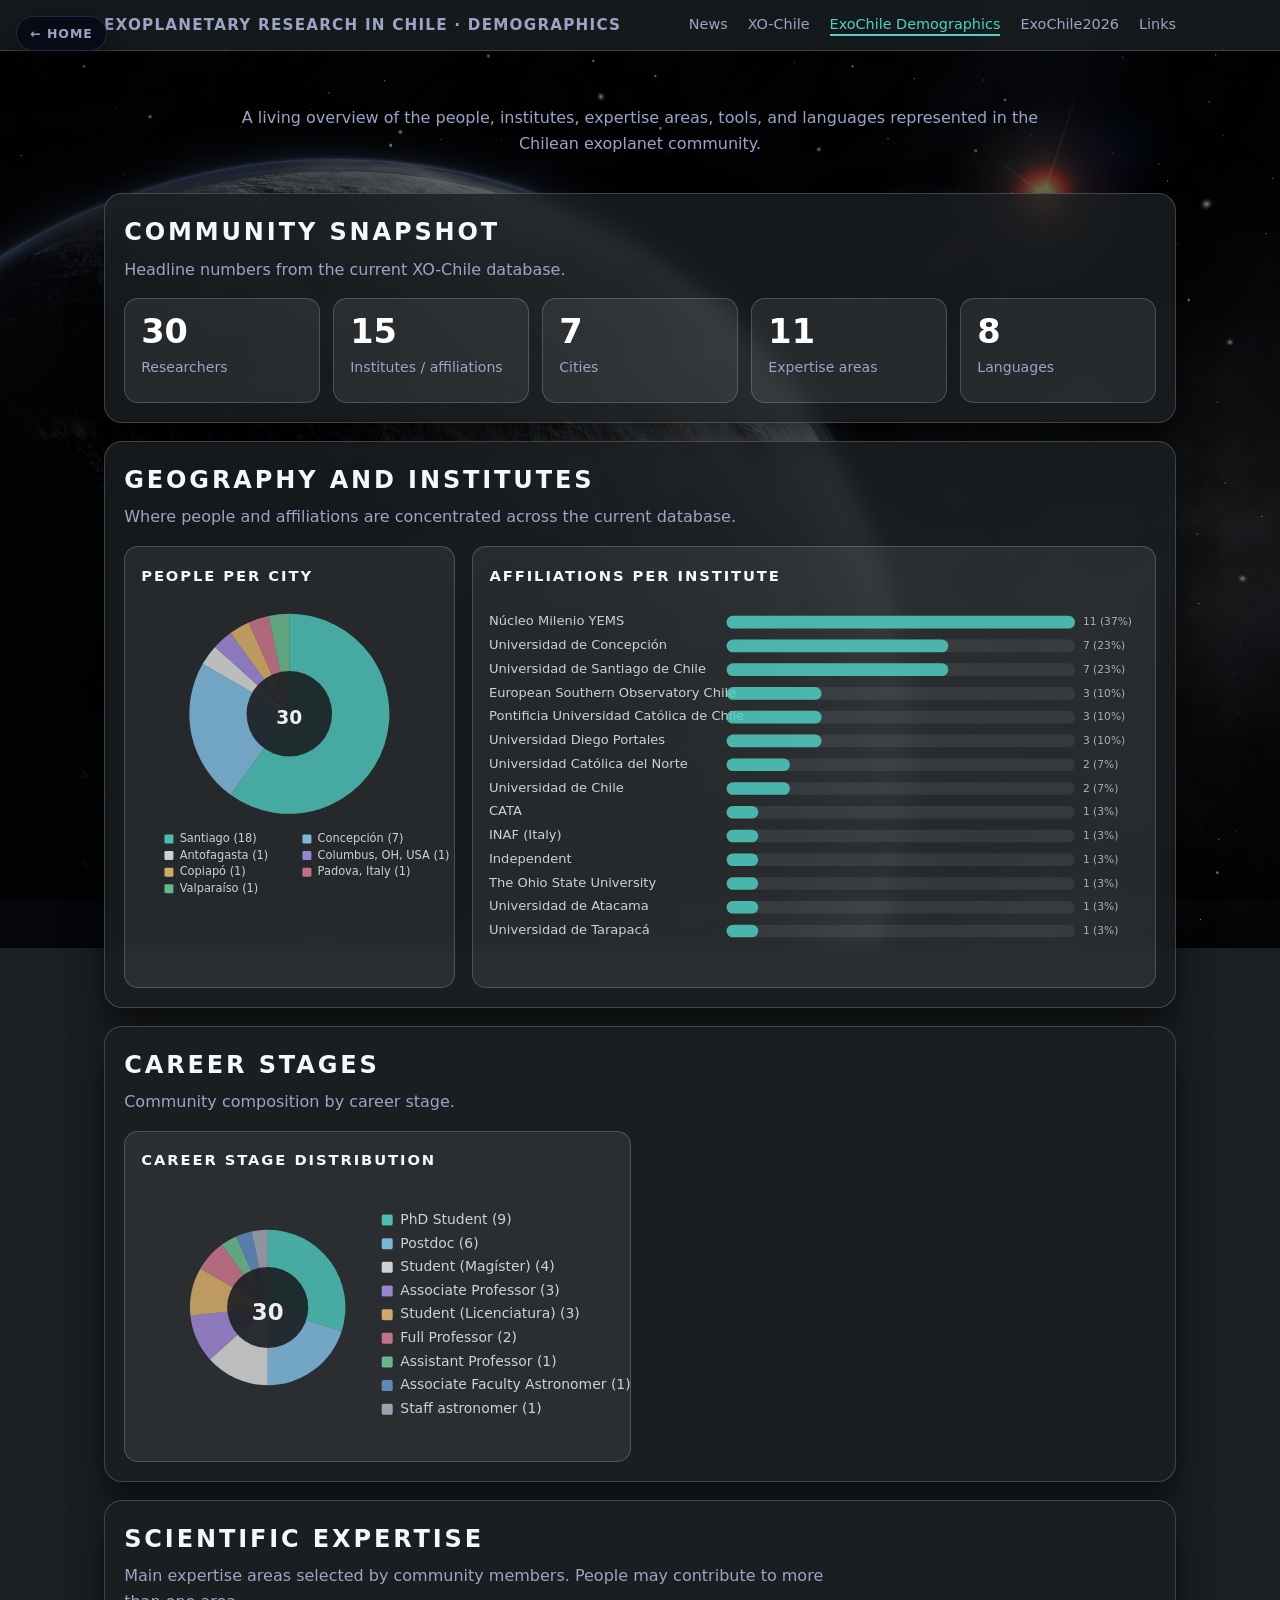
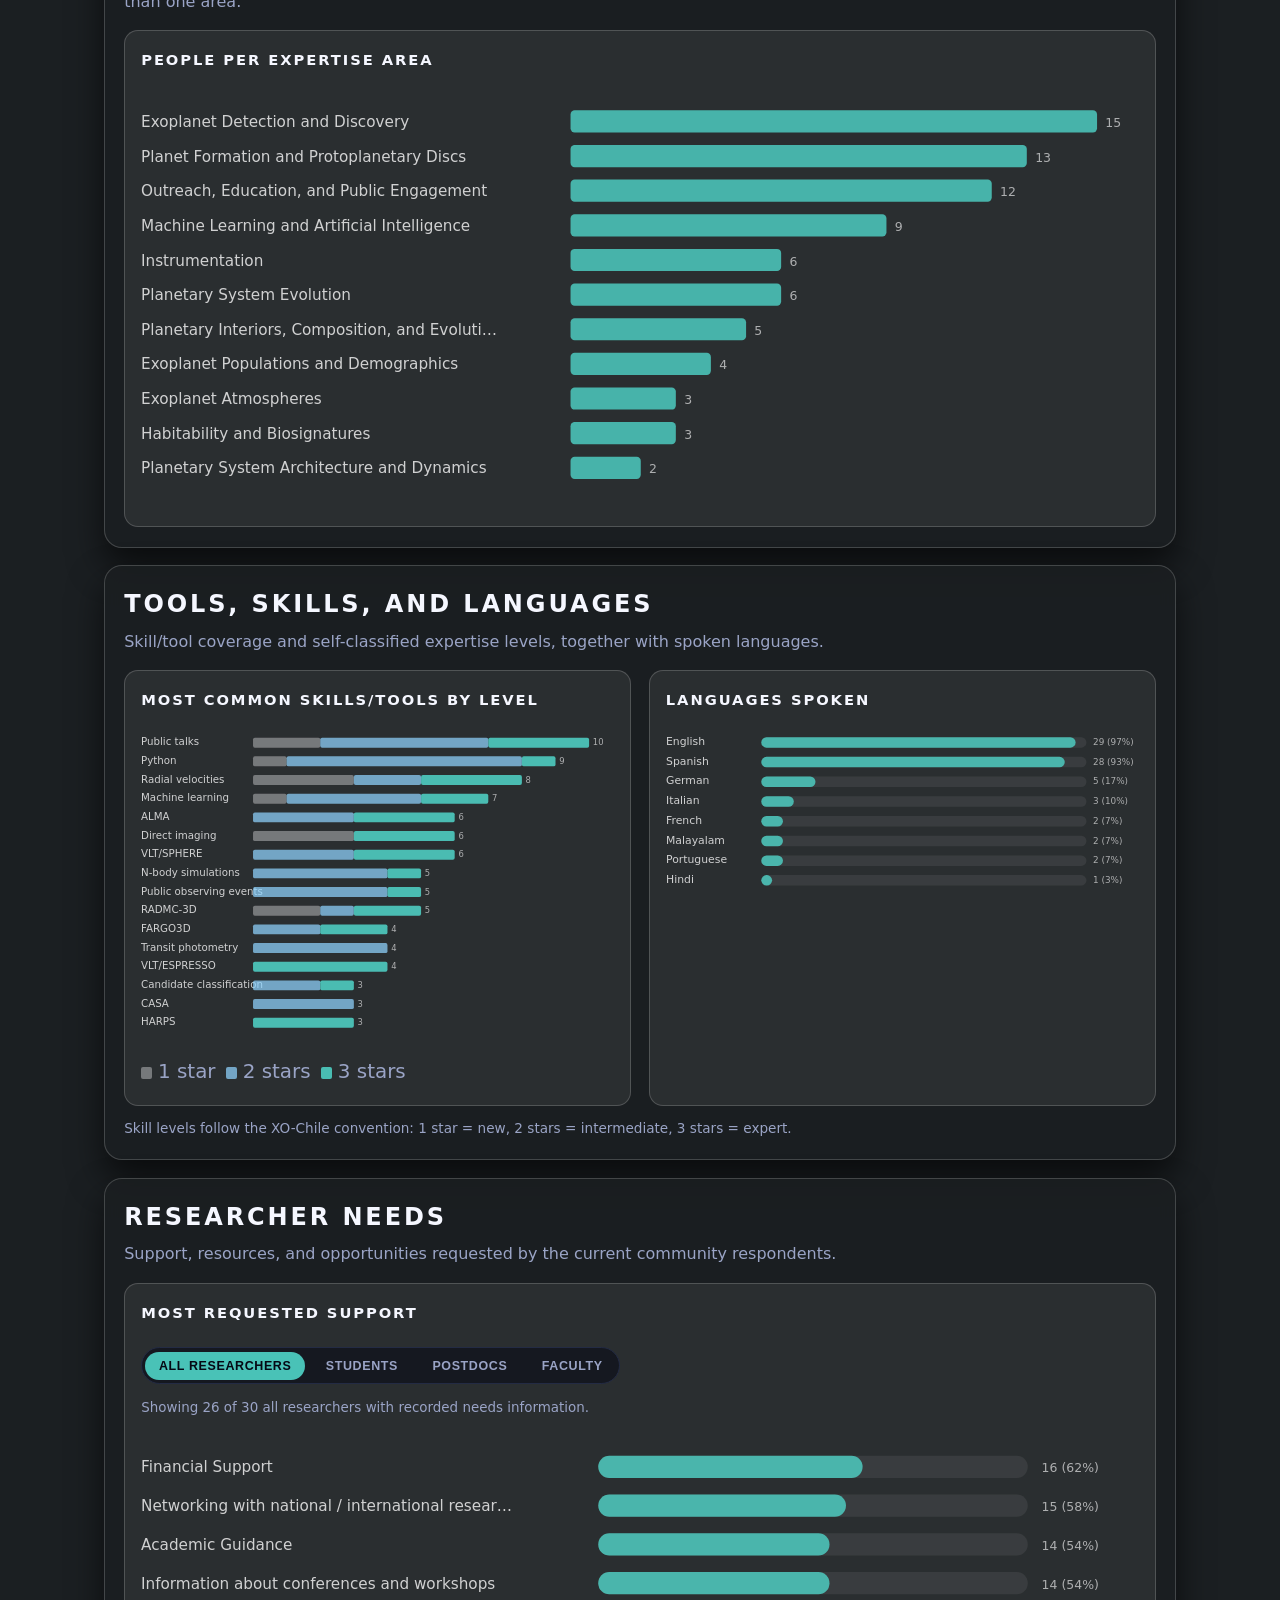
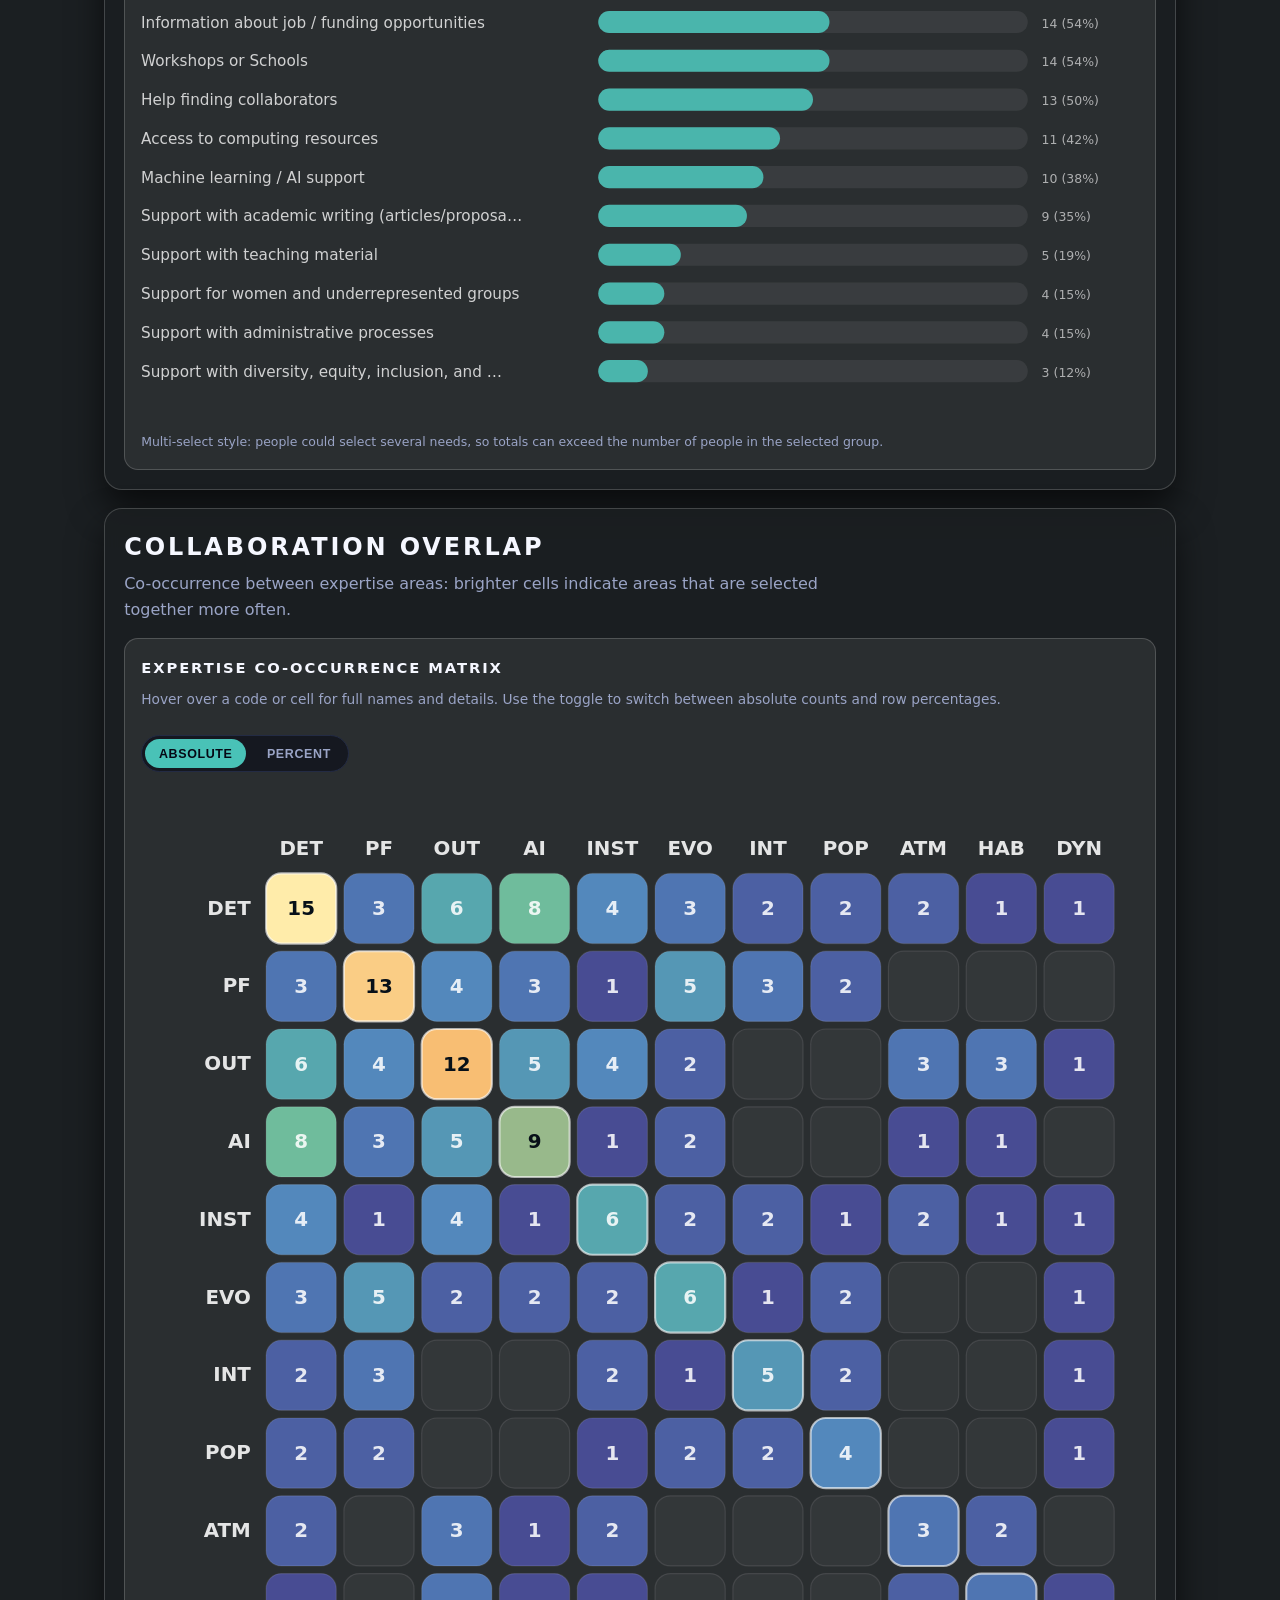
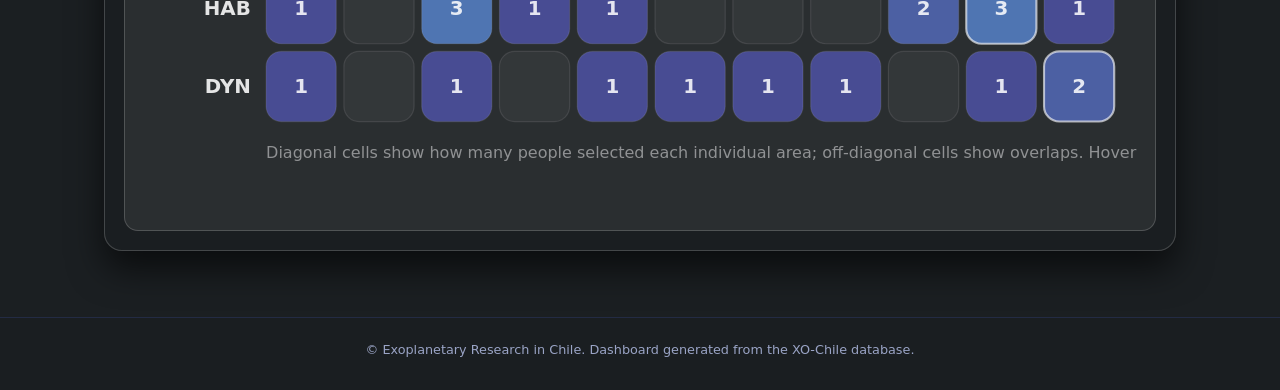
==== commit 6f00ff20: "updating image, and demographics" ====
--- a/demographics.html
+++ b/demographics.html
@@ -167,7 +167,7 @@
     .cooccurrence-card { min-height: 0; }
     .cooccurrence-heatmap { min-width: 860px; }
     .matrix-code { fill: rgba(255,255,255,.88); font-size: 12px; font-weight: 700; }
-    .matrix-value { fill: #071018; font-size: 12px; font-weight: 800; text-anchor: middle; dominant-baseline: central; }
+    .matrix-value { fill: #071018; font-size: 12px; font-weight: 800; text-anchor: middle; dominant-baseline: central; pointer-events: none; }
     .matrix-value.light { fill: rgba(255,255,255,.86); }
     .matrix-label { fill: rgba(255,255,255,.78); font-size: 11px; }
     .matrix-muted { fill: rgba(255,255,255,.48); font-size: 10px; }
@@ -324,6 +324,127 @@
     #city-chart svg text.center-number,
     #career-chart svg text.center-number {
       font-size: 27px !important;
+    }
+
+  
+    /* ============================================================
+       Improved responsive sizing & typography
+       Charts truly adapt to mobile (smaller matrix cells, compact
+       donut legends, shorter labels) rather than relying on
+       horizontal scroll. JS detects viewport width and re-renders
+       on resize.
+       ============================================================ */
+
+    /* Remove forced min-heights so cards hug their content
+       (this kills the whitespace that appeared below charts on mobile). */
+    .chart-card { min-height: 0; }
+    .city-card { min-height: 0; }
+
+    /* Co-occurrence matrix typography (desktop baseline) */
+    .matrix-code { font-size: 13px; }
+    .matrix-value { font-size: 13px; }
+    .matrix-muted { font-size: 10.5px; }
+
+    /* === Tablet / narrow (≤ 820px) === */
+    @media (max-width: 820px) {
+      .heatmap, .cooccurrence-heatmap { min-width: 0; }
+    }
+
+    /* === Mobile (≤ 700px): compact spacing and typography === */
+    @media (max-width: 700px) {
+      main { padding: 0 1rem 2rem; }
+      section { padding: 0.95rem; margin: 0.85rem 0; }
+      .chart-card { padding: 0.85rem; }
+
+      h1 { font-size: 1.55rem; letter-spacing: 0.14rem; }
+      h2 { font-size: 1rem; letter-spacing: 0.14rem; }
+
+      .page-intro { padding: 1.5rem 1rem 0.5rem; }
+      .subtitle { font-size: 0.92rem; line-height: 1.55; }
+      .chart-title { font-size: 0.82rem; margin-bottom: 0.55rem; }
+      .section-head { margin-bottom: 0.75rem; }
+      .section-head p { font-size: 0.85rem; }
+
+      .cards { gap: 0.55rem; }
+      .stat { padding: 0.8rem 0.7rem; min-height: 78px; }
+      .stat .num { font-size: 1.65rem; }
+      .stat .label { font-size: 0.78rem; margin-top: 0.3rem; }
+
+      /* The 16.5px-bumped fonts in the original CSS are too large once the SVGs
+         scale down to fit mobile viewports — text overruns bars. Restore the
+         baseline svg font size; the JS compact renderers use plenty of inner
+         space so labels stay readable. */
+      #city-chart svg text,
+      #institute-chart svg text,
+      #career-chart svg text,
+      #skills-chart svg text,
+      #language-chart svg text,
+      #expertise-chart svg text,
+      #needs-chart svg text {
+        font-size: 13px;
+      }
+      #city-chart svg text.center-number,
+      #career-chart svg text.center-number {
+        font-size: 20px !important;
+      }
+      #city-chart .small-label,
+      #institute-chart .small-label,
+      #career-chart .small-label,
+      #skills-chart .small-label,
+      #language-chart .small-label,
+      #expertise-chart .small-label,
+      #needs-chart .small-label {
+        font-size: 11px !important;
+      }
+
+      /* Bigger HTML legends (under donuts) */
+      #city-chart + .legend,
+      #career-chart + .legend,
+      #skills-chart + .legend,
+      #language-chart + .legend,
+      .city-card .legend,
+      .institute-card .legend {
+        font-size: 0.85rem !important;
+        gap: 0.4rem 0.7rem;
+      }
+      .legend { font-size: 0.82rem; gap: 0.5rem; }
+
+      /* Compact toggle group */
+      .toggle-btn { font-size: 0.72rem; padding: 0.4rem 0.7rem; letter-spacing: 0.03em; }
+      .toggle-group { gap: 0.3rem; margin: 0.5rem 0 0.8rem; }
+
+      /* Smaller helper text */
+      .matrix-help { font-size: 0.8rem; }
+      .note { font-size: 0.78rem; }
+      .needs-caption { font-size: 0.8rem; }
+
+      .matrix-code { font-size: 12px; }
+      .matrix-value { font-size: 11px; }
+
+      /* Tighter card padding */
+      .chart-card,
+      .dashboard-card,
+      .stat-card {
+        padding-top: 0.85rem;
+        padding-bottom: 0.85rem;
+      }
+    }
+
+    /* === Very small screens (≤ 460px) === */
+    @media (max-width: 460px) {
+      h1 { font-size: 1.35rem; }
+      main { padding: 0 0.8rem 1.6rem; }
+      section { padding: 0.8rem; }
+      .chart-card { padding: 0.7rem; }
+
+      .stat { padding: 0.7rem 0.6rem; min-height: 68px; }
+      .stat .num { font-size: 1.45rem; }
+      .stat .label { font-size: 0.72rem; }
+
+      .cards { gap: 0.45rem; }
+
+      .matrix-code { font-size: 11px; }
+      .matrix-value { font-size: 10px; }
     }
 
   </style>
@@ -398,7 +519,15 @@
   </section>
   <section>
     <div class="section-head"><div><h2>Collaboration overlap</h2><p>Co-occurrence between expertise areas: brighter cells indicate areas that are selected together more often.</p></div></div>
-    <div class="chart-card cooccurrence-card"><div class="chart-title">Expertise co-occurrence matrix</div><p class="matrix-help">Each cell shows how many people selected both expertise areas. Hover over a code or cell to see the full names.</p><div class="heatmap-wrap"><div id="cooccurrence-heatmap" class="heatmap cooccurrence-heatmap"></div></div></div>
+    <div class="chart-card cooccurrence-card">
+      <div class="chart-title">Expertise co-occurrence matrix</div>
+      <p class="matrix-help">Hover over a code or cell for full names and details. Use the toggle to switch between absolute counts and row percentages.</p>
+      <div class="toggle-group" role="group" aria-label="Select matrix display mode">
+        <button class="toggle-btn active" type="button" data-matrix-mode="absolute">Absolute</button>
+        <button class="toggle-btn" type="button" data-matrix-mode="percent">Percent</button>
+      </div>
+      <div class="heatmap-wrap"><div id="cooccurrence-heatmap" class="heatmap cooccurrence-heatmap"></div></div>
+    </div>
   </section>
 </main>
 <footer>© Exoplanetary Research in Chile. Dashboard generated from the XO-Chile database.</footer>
@@ -495,6 +624,23 @@
   });
 }
 
+
+function careerStageRank(stage) {
+  const s = String(stage || '').toLowerCase();
+
+  if (s.includes('licenciatura') || s.includes('undergraduate')) return 10;
+  if (s.includes('magíster') || s.includes('magister') || s.includes('master')) return 20;
+  if (s.includes('phd') || s.includes('doctoral')) return 30;
+  if (s.includes('postdoc') || s.includes('postdoctoral')) return 40;
+  if (s.includes('staff astronomer')) return 50;
+  if (s.includes('assistant professor') || s.includes('assistant faculty')) return 60;
+  if (s.includes('associate professor') || s.includes('associate faculty')) return 70;
+  if (s.includes('full professor') || s === 'professor') return 80;
+  if (s.includes('faculty')) return 75;
+
+  return 999;
+}
+
 function countBy(items) { const m = new Map(); items.forEach(x => m.set(x, (m.get(x)||0)+1)); return Array.from(m, ([key,value]) => ({key,value})).sort((a,b)=>b.value-a.value||a.key.localeCompare(b.key)); }
 function categoriesForPerson(p) { return unique((p.focus||[]).map(f => f.category)); }
 function allCities() { return unique(people.map(p => p.city)).sort(); }
@@ -570,11 +716,11 @@
   const r = fillBox ? 145 : (bottomLegend ? 118 : 92);
   const innerR = fillBox ? 62 : (bottomLegend ? 58 : 48);
   const legendStep = fillBox ? 24 : (bottomLegend ? 24 : 28);
-  const legendCols = fillBox ? 2 : (bottomLegend ? 2 : 1);
+  const legendCols = opts.legendCols || (fillBox ? 2 : (bottomLegend ? 2 : 1));
   const legendStartX = fillBox ? 34 : (bottomLegend ? 58 : 285);
   const legendStartY = fillBox ? 340 : (bottomLegend ? 300 : 35);
-  const legendColW = fillBox ? 200 : (bottomLegend ? 245 : 0);
-  const legendLen = fillBox ? 24 : (bottomLegend ? 26 : 30);
+  const legendColW = opts.legendColW || (fillBox ? 200 : (bottomLegend ? 245 : 0));
+  const legendLen = opts.legendLen || (fillBox ? 24 : (bottomLegend ? 26 : 30));
   const h = fillBox
     ? Math.max(410, legendStartY + Math.ceil(data.length / legendCols) * legendStep + 24)
     : (bottomLegend
@@ -635,16 +781,42 @@
   return codes[name] || name.split(/\s+/).map(w => w[0]).join('').slice(0,4).toUpperCase();
 }
 
-function cooccurrenceMatrix(el, rows, values) {
-  const cell = 46;
-  const gap = 5;
-  const left = 82;
+let currentMatrixMode = 'absolute';
+let currentMatrixData = { rows: [], values: {} };
+
+function cooccurrenceMatrix(el, rows, values, mode, layout) {
+  mode = mode || 'absolute';
+  layout = layout || {};
+  const cell = layout.cell || 46;
+  const gap = layout.gap || 5;
+  const left = layout.left || 82;
+  const fontScale = layout.fontScale || 1;
   const top = 56;
   const n = rows.length;
   const matrixW = n * (cell + gap) - gap;
   const h = top + matrixW + 56;
-  const w = Math.max(860, left + matrixW + 40);
-  const max = Math.max(1, ...Object.values(values));
+  const w = left + matrixW + 16;
+
+  // Row totals = number of people in the row category (diagonal value).
+  const rowTotals = {};
+  rows.forEach(r => { rowTotals[r] = values[`${r}|||${r}`] || 0; });
+
+  // In percent mode, the value at (row r, col c) means:
+  // "X% of people working on r also work on c" = count(r AND c) / count(r) * 100.
+  // This is asymmetric and the diagonal is always 100% (when count(r) > 0).
+  function displayValue(r, c) {
+    const v = values[`${r}|||${c}`] || 0;
+    if (mode === 'percent') {
+      const total = rowTotals[r];
+      return total > 0 ? Math.round(100 * v / total) : 0;
+    }
+    return v;
+  }
+
+  // Color scale max: 100 in percent mode (since diagonals are 100%),
+  // otherwise the largest raw count.
+  const max = mode === 'percent' ? 100 : Math.max(1, ...Object.values(values));
+
   const codes = rows.map(expertiseCode);
   const colors = v => {
     if (!v) return 'rgba(255,255,255,.045)';
@@ -665,27 +837,79 @@
     const rgb = a.c.map((x, idx) => Math.round(x + (b.c[idx] - x) * f));
     return `rgb(${rgb[0]}, ${rgb[1]}, ${rgb[2]})`;
   };
+  const codeFont = Math.max(9, Math.round(13 * fontScale));
+  // Percent labels add a '%' character, so they're a bit wider — shrink them
+  // slightly so they don't visually crowd the cell on mobile.
+  const valueFont = Math.max(8, Math.round(13 * fontScale));
+  const percentFont = Math.max(7, Math.round(11 * fontScale));
+  const radius = Math.max(3, Math.round(10 * fontScale));
   const headers = codes.map((code, i) => {
     const x = left + i * (cell + gap) + cell / 2;
-    const y = top - 16;
-    return `<text class="matrix-code" x="${x}" y="${y}" text-anchor="middle" data-tooltip="${esc(rows[i])}">${esc(code)}</text>`;
+    const y = top - Math.round(12 * fontScale);
+    return `<text class="matrix-code" style="font-size:${codeFont}px" x="${x}" y="${y}" text-anchor="middle" data-tooltip="${esc(rows[i])}">${esc(code)}</text>`;
   }).join('');
   const rowHeaders = codes.map((code, i) => {
-    const x = left - 16;
+    const x = left - Math.round(10 * fontScale);
     const y = top + i * (cell + gap) + cell / 2 + 4;
-    return `<text class="matrix-code" x="${x}" y="${y}" text-anchor="end" data-tooltip="${esc(rows[i])}">${esc(code)}</text>`;
+    return `<text class="matrix-code" style="font-size:${codeFont}px" x="${x}" y="${y}" text-anchor="end" data-tooltip="${esc(rows[i])}">${esc(code)}</text>`;
   }).join('');
   const cells = [];
   rows.forEach((rowName, i) => rows.forEach((colName, j) => {
-    const v = values[`${rowName}|||${colName}`] || 0;
+    const rawV = values[`${rowName}|||${colName}`] || 0;
+    const dv = displayValue(rowName, colName);
     const x = left + j * (cell + gap);
     const y = top + i * (cell + gap);
     const isDiag = i === j;
-    const valueClass = v > max * 0.55 ? 'matrix-value' : 'matrix-value light';
-    cells.push(`<rect class="matrix-cell" x="${x}" y="${y}" width="${cell}" height="${cell}" rx="10" fill="${colors(v)}" stroke="${isDiag ? 'rgba(255,255,255,.62)' : 'rgba(255,255,255,.10)'}" stroke-width="${isDiag ? 1.4 : 0.8}" data-tooltip="<strong>Row:</strong> ${esc(rowName)}<br><strong>Column:</strong> ${esc(colName)}<br><strong>People:</strong> ${v}"></rect><text class="${valueClass}" x="${x + cell/2}" y="${y + cell/2}">${v || ''}</text>`);
+    const valueClass = dv > max * 0.55 ? 'matrix-value' : 'matrix-value light';
+
+    let displayText, tooltip;
+    if (mode === 'percent') {
+      // Diagonal would always be 100% by construction, which doesn't add
+      // information — leave it blank for a cleaner look. The tooltip still
+      // explains what the highlighted diagonal represents.
+      displayText = (isDiag || !dv) ? '' : `${dv}%`;
+      const total = rowTotals[rowName];
+      if (isDiag) {
+        const peopleWord = total === 1 ? 'person works' : 'people work';
+        tooltip = `<strong>${esc(rowName)}</strong><br>${total} ${peopleWord} on this area`;
+      } else if (total > 0) {
+        tooltip = `<strong>${dv}%</strong> of people working on <strong>${esc(rowName)}</strong> also work on <strong>${esc(colName)}</strong><br><span style='opacity:.75'>(${rawV} of ${total})</span>`;
+      } else {
+        tooltip = `No people working on <strong>${esc(rowName)}</strong>`;
+      }
+    } else {
+      displayText = dv || '';
+      tooltip = `<strong>Row:</strong> ${esc(rowName)}<br><strong>Column:</strong> ${esc(colName)}<br><strong>People:</strong> ${rawV}`;
+    }
+
+    const textFont = mode === 'percent' ? percentFont : valueFont;
+    cells.push(`<rect class="matrix-cell" x="${x}" y="${y}" width="${cell}" height="${cell}" rx="${radius}" fill="${colors(dv)}" stroke="${isDiag ? 'rgba(255,255,255,.62)' : 'rgba(255,255,255,.10)'}" stroke-width="${isDiag ? 1.4 : 0.8}" data-tooltip="${tooltip}"></rect><text class="${valueClass}" style="font-size:${textFont}px" x="${x + cell/2}" y="${y + cell/2}">${displayText}</text>`);
   }));
-  const caption = `<text class="matrix-muted" x="${left}" y="${top + matrixW + 24}">Diagonal cells show how many people selected each individual area; off-diagonal cells show overlaps. Hover over codes or cells for full names.</text>`;
+  const compact = (cell <= 32);
+  const captionText = mode === 'percent'
+    ? (compact
+        ? 'Share of row in column. Diagonal = 100%.'
+        : 'Each cell shows the share of people in the row category who also selected the column category. Diagonal = 100% by definition.')
+    : (compact
+        ? 'Diagonal: count per area. Off-diagonal: overlaps.'
+        : 'Diagonal cells show how many people selected each individual area; off-diagonal cells show overlaps. Hover over codes or cells for full names.');
+  const caption = `<text class="matrix-muted" x="${left}" y="${top + matrixW + 24}">${esc(captionText)}</text>`;
   document.getElementById(el).innerHTML = `<svg class="chart" viewBox="0 0 ${w} ${h}">${headers}${rowHeaders}${cells.join('')}${caption}</svg>`;
+}
+
+function renderCooccurrenceMatrix() {
+  if (!currentMatrixData.rows.length) return;
+  cooccurrenceMatrix('cooccurrence-heatmap', currentMatrixData.rows, currentMatrixData.values, currentMatrixMode, currentMatrixData.opts);
+}
+
+function initMatrixToggle() {
+  document.querySelectorAll('[data-matrix-mode]').forEach(button => {
+    button.addEventListener('click', () => {
+      document.querySelectorAll('[data-matrix-mode]').forEach(b => b.classList.toggle('active', b === button));
+      currentMatrixMode = button.dataset.matrixMode || 'absolute';
+      renderCooccurrenceMatrix();
+    });
+  });
 }
 
 
@@ -730,28 +954,97 @@
   });
 }
 
+function isMobile() {
+  return window.matchMedia('(max-width: 700px)').matches;
+}
+function isVerySmall() {
+  return window.matchMedia('(max-width: 460px)').matches;
+}
+
 function renderAll() {
+  const mobile = isMobile();
+  const tiny = isVerySmall();
+
   renderSummary();
-  donut('city-chart', countBy(people.map(p=>p.city)), {legendPosition:'bottom', fillBox:true});
-  multiSelectBar('institute-chart', countBy(people.flatMap(p=>p.affiliations&&p.affiliations.length?p.affiliations:[p.institute])).slice(0,14), {left:300,labelLen:42,scaleToMax:true,w:820});
-  donut('career-chart', countBy(people.map(p=>p.careerStage)));
-  const expertiseCounts = allExpertise().map(e => ({key:e, value:people.filter(p=>categoriesForPerson(p).includes(e)).length})).filter(d=>d.value>0).sort((a,b)=>b.value-a.value);
-  horizontalBar('expertise-chart', expertiseCounts, {left:310,labelLen:46,rowH:25});
-  const exps=expertiseCounts.map(d=>d.key);
+
+  // Donuts: use the compact "fillBox" layout on mobile so legends wrap below
+  // (the side-legend layout truncates labels at narrow widths).
+  donut('city-chart', countBy(people.map(p=>p.city)),
+    mobile ? {fillBox:true} : {legendPosition:'bottom', fillBox:true});
+  donut('career-chart', countBy(people.map(p=>p.careerStage)),
+    mobile ? {fillBox:true, legendLen:15, legendColW:210} : {});
+
+  // Affiliations bar — labels need more room on mobile so they don't run into bars.
+  multiSelectBar('institute-chart',
+    countBy(people.flatMap(p=>p.affiliations&&p.affiliations.length?p.affiliations:[p.institute])).slice(0,14),
+    mobile
+      ? {left:260, labelLen:22, scaleToMax:true, w:720, rowH:32}
+      : {left:300, labelLen:42, scaleToMax:true, w:820});
+
+  // Expertise bar
+  const expertiseCounts = allExpertise()
+    .map(e => ({key:e, value:people.filter(p=>categoriesForPerson(p).includes(e)).length}))
+    .filter(d=>d.value>0)
+    .sort((a,b)=>b.value-a.value);
+  horizontalBar('expertise-chart', expertiseCounts,
+    mobile
+      ? {left:290, labelLen:26, rowH:32, w:720}
+      : {left:310, labelLen:46, rowH:25});
+
+  // Skills (stacked bars). The signature is fixed so we accept it as-is on mobile;
+  // it already fits reasonably in a 760-viewBox.
+  const exps = expertiseCounts.map(d=>d.key);
   const skillAgg = new Map();
   people.forEach(p => (p.skills||[]).forEach(s => {
     const name=s.name; if(!skillAgg.has(name)) skillAgg.set(name, {key:name,l1:0,l2:0,l3:0,total:0});
     const o=skillAgg.get(name); const lvl=Math.max(1,Math.min(3,Number(s.level)||1)); o[`l${lvl}`]++; o.total++;
   }));
-  stackedSkillBar('skills-chart', Array.from(skillAgg.values()).sort((a,b)=>b.total-a.total||a.key.localeCompare(b.key)).slice(0,16));
-  multiSelectBar('language-chart', countBy(people.flatMap(p=>p.languages||[])), {left:145,labelLen:20});
+  stackedSkillBar('skills-chart',
+    Array.from(skillAgg.values()).sort((a,b)=>b.total-a.total||a.key.localeCompare(b.key)).slice(0,16));
+
+  // Languages
+  multiSelectBar('language-chart', countBy(people.flatMap(p=>p.languages||[])),
+    mobile ? {left:120, labelLen:16, rowH:30} : {left:145, labelLen:20});
+
   renderNeedsChart('all');
+
+  // Build co-occurrence data and render. Cell size shrinks on mobile.
   const coVals={}, coRows=exps;
-  coRows.forEach(a=>coRows.forEach(b=>{ coVals[`${a}|||${b}`]=people.filter(p=>{const cats=categoriesForPerson(p); return cats.includes(a)&&cats.includes(b);}).length; }));
-  cooccurrenceMatrix('cooccurrence-heatmap', coRows, coVals);
-}
+  coRows.forEach(a=>coRows.forEach(b=>{
+    coVals[`${a}|||${b}`]=people.filter(p=>{const cats=categoriesForPerson(p); return cats.includes(a)&&cats.includes(b);}).length;
+  }));
+  currentMatrixData = {
+    rows: coRows,
+    values: coVals,
+    opts: tiny ? {cell:24, gap:3, left:48, fontScale:0.78}
+        : mobile ? {cell:30, gap:3, left:56, fontScale:0.85}
+        : {cell:46, gap:5, left:82, fontScale:1}
+  };
+  renderCooccurrenceMatrix();
+}
+
+// Re-render charts when the viewport crosses mobile breakpoints
+// (e.g. on rotation), with a small debounce so we don't thrash.
+let _resizeTimer = null;
+let _wasMobile = null;
+let _wasTiny = null;
+function _onResize() {
+  clearTimeout(_resizeTimer);
+  _resizeTimer = setTimeout(() => {
+    const m = isMobile(), t = isVerySmall();
+    if (m !== _wasMobile || t !== _wasTiny) {
+      _wasMobile = m; _wasTiny = t;
+      renderAll();
+    }
+  }, 150);
+}
+window.addEventListener('resize', _onResize);
+window.addEventListener('orientationchange', _onResize);
+_wasMobile = isMobile(); _wasTiny = isVerySmall();
+
 initCustomTooltips();
 initNeedsToggle();
+initMatrixToggle();
 renderAll();
 </script>
 </body>
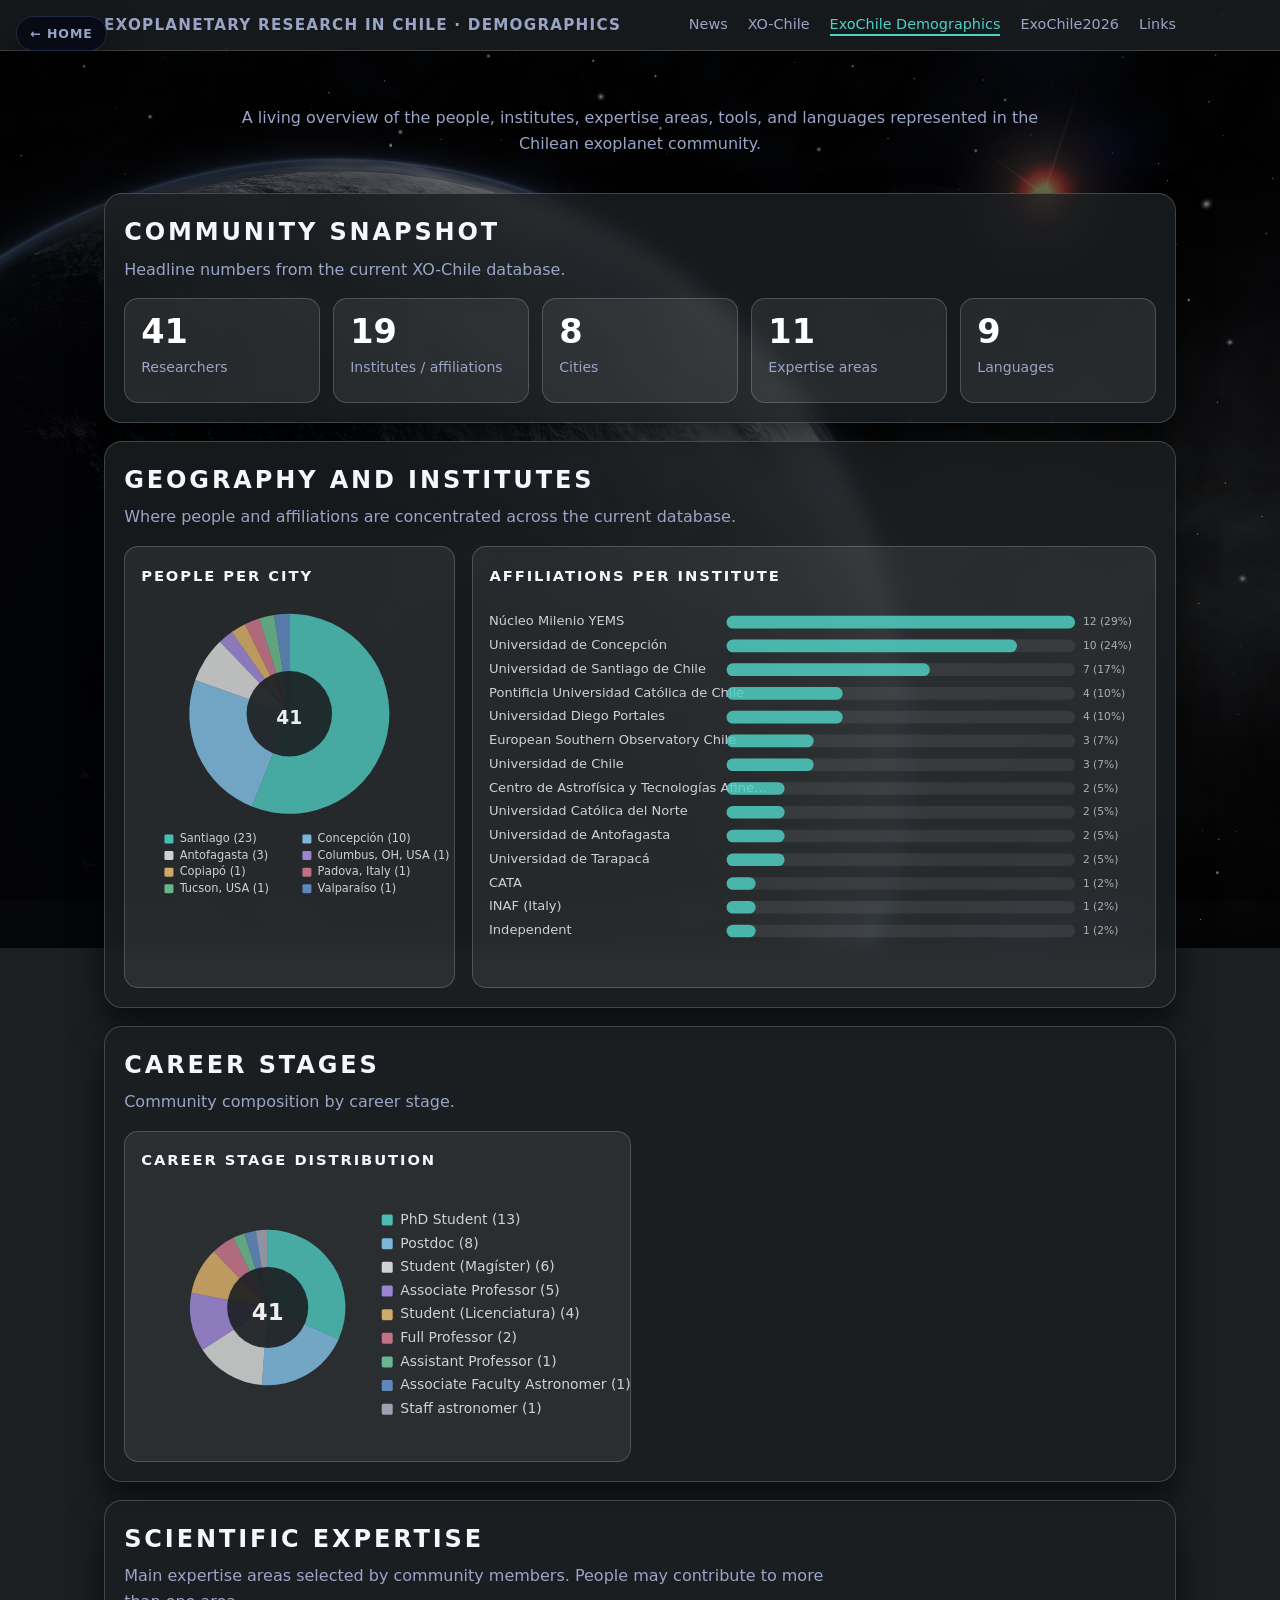
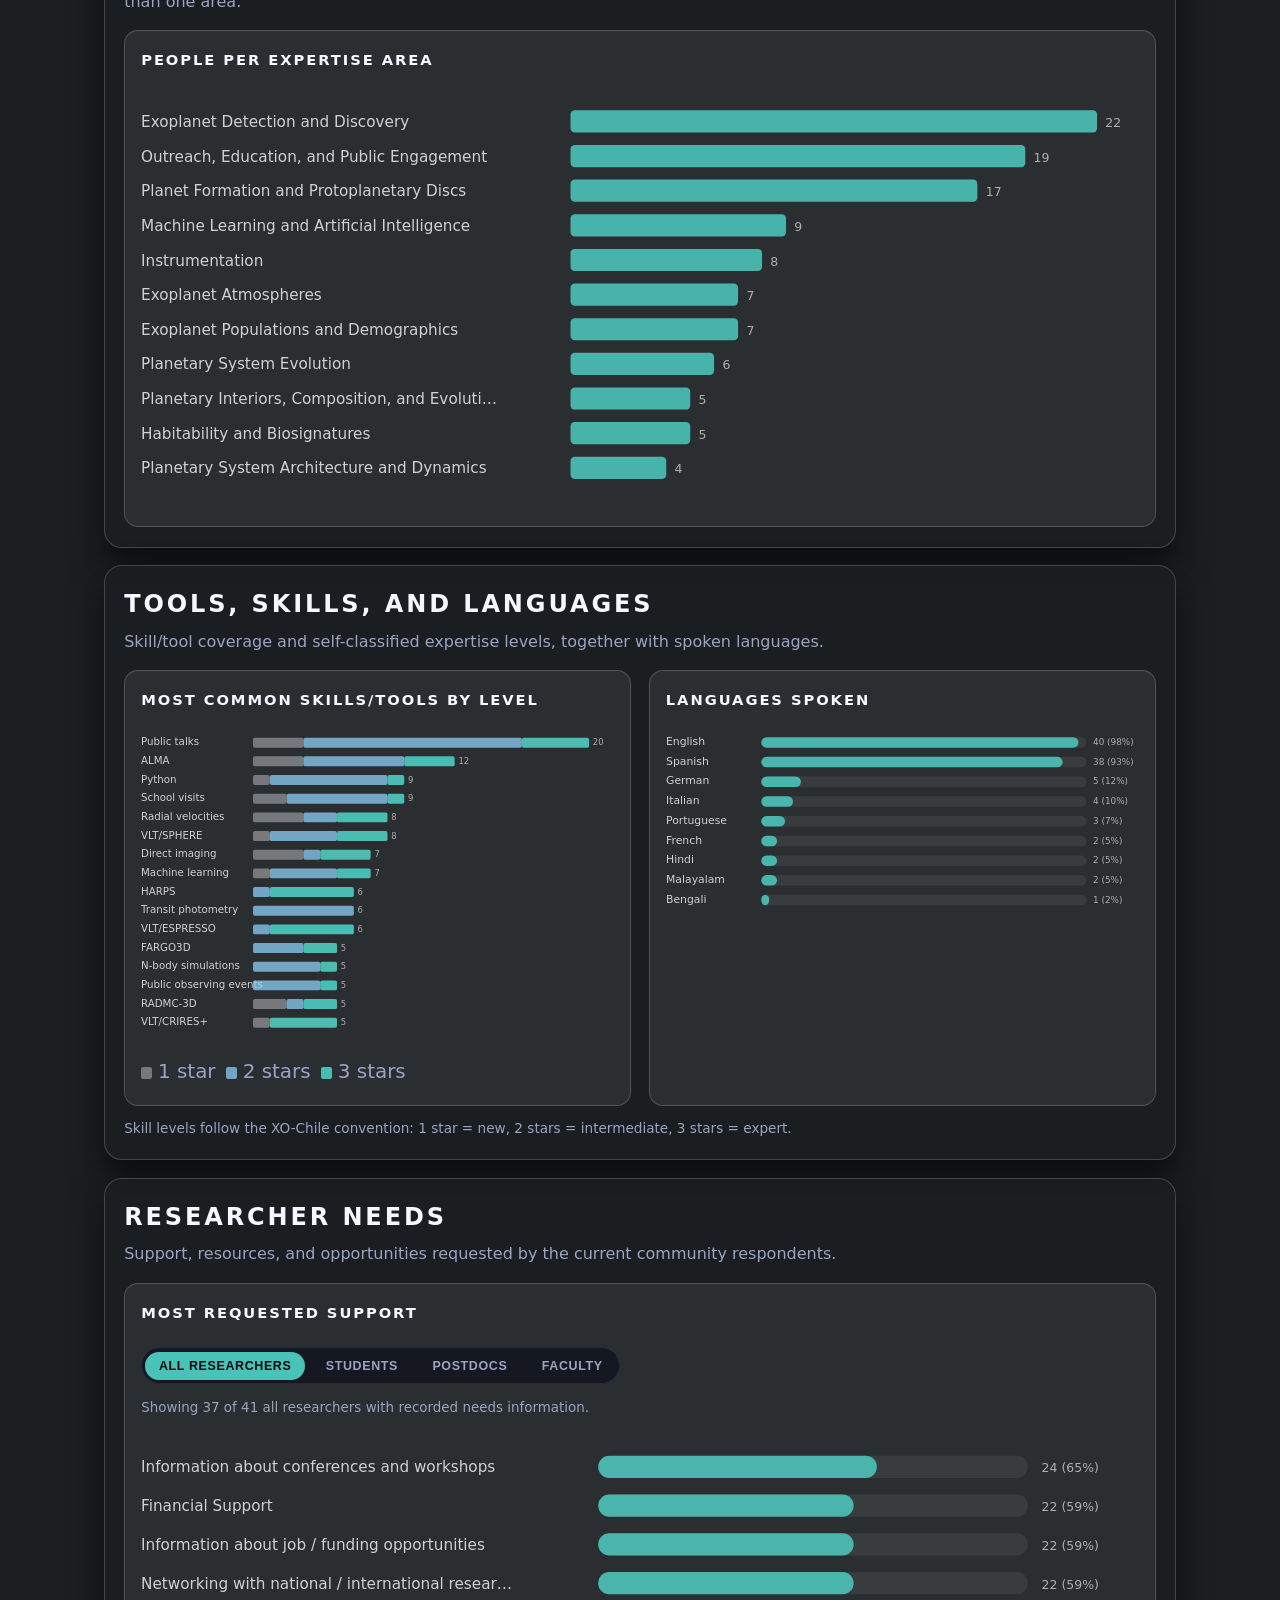
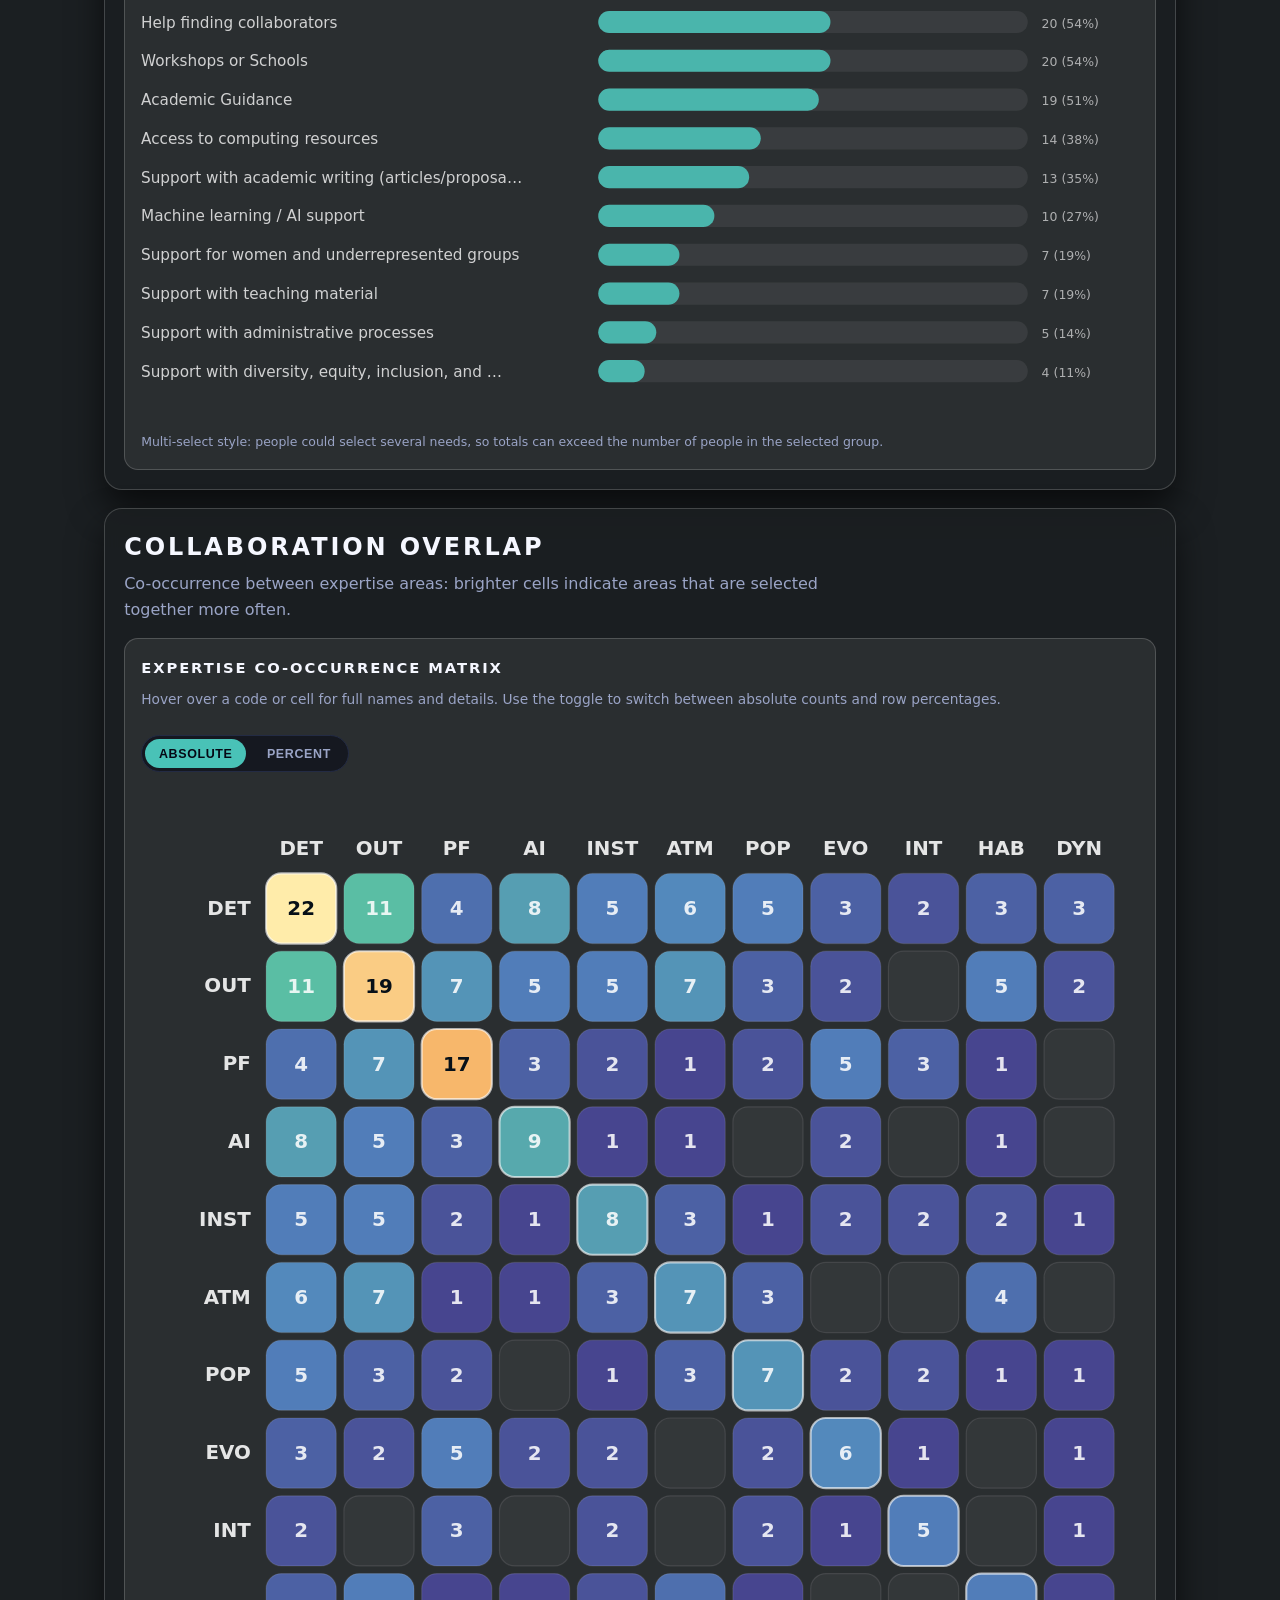
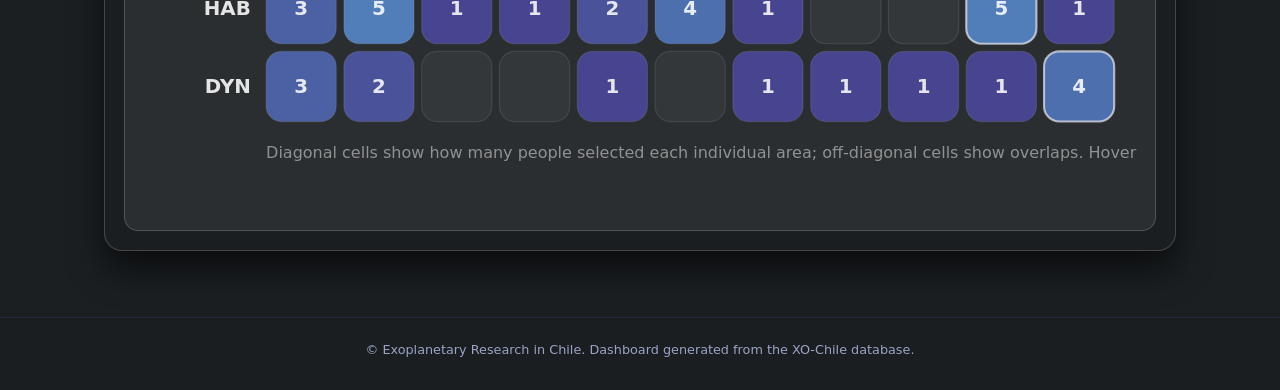
==== commit a844141a: "updating to 41 participants" ====
--- a/demographics.html
+++ b/demographics.html
@@ -532,7 +532,7 @@
 </main>
 <footer>© Exoplanetary Research in Chile. Dashboard generated from the XO-Chile database.</footer>
 <script>
-const people = [{"name":"Sebastián Pérez","institute":"Universidad de Santiago de Chile","affiliations":["Universidad de Santiago de Chile","Núcleo Milenio YEMS"],"city":"Santiago","careerStage":"Associate Professor","focus":[{"category":"Outreach, Education, and Public Engagement","subcategory":"Public talks and science communication"},{"category":"Outreach, Education, and Public Engagement","subcategory":"School visits"},{"category":"Outreach, Education, and Public Engagement","subcategory":"Teacher training"},{"category":"Outreach, Education, and Public Engagement","subcategory":"Planetarium and museum activities"},{"category":"Outreach, Education, and Public Engagement","subcategory":"Educational resources"},{"category":"Outreach, Education, and Public Engagement","subcategory":"Diversity, equity, inclusion, and accessibility in astronomy"},{"category":"Planetary System Evolution","subcategory":"Debris discs"},{"category":"Machine Learning and Artificial Intelligence","subcategory":"Anomaly detection"},{"category":"Machine Learning and Artificial Intelligence","subcategory":"Machine-learning-assisted planet detection"},{"category":"Machine Learning and Artificial Intelligence","subcategory":"Simulation emulators"},{"category":"Machine Learning and Artificial Intelligence","subcategory":"Computer vision for imaging data"},{"category":"Planet Formation and Protoplanetary Discs","subcategory":"Radiative Transfer"},{"category":"Planet Formation and Protoplanetary Discs","subcategory":"Planet-Disc Interaction"},{"category":"Planet Formation and Protoplanetary Discs","subcategory":"FUor/EXor outbursts and planet formation"},{"category":"Planet Formation and Protoplanetary Discs","subcategory":"Hydrodynamics"},{"category":"Planet Formation and Protoplanetary Discs","subcategory":"Circumplanetary discs"},{"category":"Planet Formation and Protoplanetary Discs","subcategory":"Interferometry"},{"category":"Planet Formation and Protoplanetary Discs","subcategory":"NIR observations"}],"languages":["Spanish","English"],"skills":[{"name":"ALMA","level":3},{"name":"VLT/SPHERE","level":2},{"name":"VLT/ERIS","level":2},{"name":"VLT/ESPRESSO","level":3},{"name":"VLT/CRIRES+","level":3},{"name":"FARGO3D","level":3},{"name":"RADMC-3D","level":3},{"name":"CASA","level":2},{"name":"Machine learning","level":2},{"name":"Public talks","level":3}]},{"name":"Lenin Andrés Valeria Rivas","institute":"Universidad de Concepción","affiliations":["Universidad de Concepción","Núcleo Milenio YEMS"],"city":"Concepción","careerStage":"PhD Student","focus":[{"category":"Machine Learning and Artificial Intelligence","subcategory":"Machine-learning-assisted candidate detection"},{"category":"Machine Learning and Artificial Intelligence","subcategory":"Machine-learning-assisted planet detection"},{"category":"Exoplanet Detection and Discovery","subcategory":"Machine-learning-assisted candidate detection"}],"languages":["Spanish","English"],"skills":[{"name":"Machine learning","level":2},{"name":"Candidate classification","level":2},{"name":"Python","level":2},{"name":"Light curves","level":1}]},{"name":"Fernando Matías Castillo Morales","institute":"Universidad de Santiago de Chile","affiliations":["Universidad de Santiago de Chile","Núcleo Milenio YEMS"],"city":"Santiago","careerStage":"Student (Magíster)","focus":[{"category":"Planet Formation and Protoplanetary Discs","subcategory":"N-Body Simulations"},{"category":"Planet Formation and Protoplanetary Discs","subcategory":"Radiative Transfer"},{"category":"Planet Formation and Protoplanetary Discs","subcategory":"Circumplanetary discs"},{"category":"Planet Formation and Protoplanetary Discs","subcategory":"Planet-Disc Interaction"},{"category":"Planet Formation and Protoplanetary Discs","subcategory":"Hydrodynamics"},{"category":"Planet Formation and Protoplanetary Discs","subcategory":"Gravitational instability"},{"category":"Planetary System Evolution","subcategory":"Debris discs"}],"languages":["Spanish","English"],"skills":[{"name":"FARGO-ADSG","level":2},{"name":"CARTA","level":1},{"name":"RADMC-3D","level":1},{"name":"N-body simulations","level":2}]},{"name":"Philipp Weber","institute":"Universidad de Santiago de Chile","affiliations":["Universidad de Santiago de Chile","Núcleo Milenio YEMS"],"city":"Santiago","careerStage":"Postdoc","focus":[{"category":"Planet Formation and Protoplanetary Discs","subcategory":"Hydrodynamics"},{"category":"Planet Formation and Protoplanetary Discs","subcategory":"Interferometry"},{"category":"Planet Formation and Protoplanetary Discs","subcategory":"Planet-Disc Interaction"},{"category":"Planet Formation and Protoplanetary Discs","subcategory":"NIR observations"},{"category":"Planet Formation and Protoplanetary Discs","subcategory":"Circumplanetary discs"},{"category":"Planet Formation and Protoplanetary Discs","subcategory":"FUor/EXor outbursts and planet formation"},{"category":"Planet Formation and Protoplanetary Discs","subcategory":"Radiative Transfer"},{"category":"Planet Formation and Protoplanetary Discs","subcategory":"Gravitational instability"},{"category":"Planetary System Evolution","subcategory":"Planetary system evolution after disc dispersal"},{"category":"Planetary System Evolution","subcategory":"Debris discs"}],"languages":["Spanish","English","German"],"skills":[{"name":"FARGO3D","level":3},{"name":"RADMC-3D","level":3},{"name":"ALMA","level":2},{"name":"VLT/SPHERE","level":2},{"name":"CASA","level":2},{"name":"Python","level":3}]},{"name":"Gijs D. Mulders","institute":"Pontificia Universidad Católica de Chile","affiliations":["Pontificia Universidad Católica de Chile","CATA"],"city":"Santiago","careerStage":"Assistant Professor","focus":[{"category":"Planetary Interiors, Composition, and Evolution","subcategory":"Mass–radius relations"},{"category":"Planetary Interiors, Composition, and Evolution","subcategory":"Water worlds"},{"category":"Planetary Interiors, Composition, and Evolution","subcategory":"Sub-Neptune envelopes"},{"category":"Planetary Interiors, Composition, and Evolution","subcategory":"Atmospheric loss"},{"category":"Exoplanet Populations and Demographics","subcategory":"Occurrence rates"},{"category":"Exoplanet Populations and Demographics","subcategory":"Planet radius distribution"},{"category":"Exoplanet Populations and Demographics","subcategory":"Planet mass distribution"},{"category":"Exoplanet Populations and Demographics","subcategory":"Radius valley"},{"category":"Exoplanet Populations and Demographics","subcategory":"Super-Earths"},{"category":"Exoplanet Populations and Demographics","subcategory":"Sub-Neptunes"},{"category":"Exoplanet Populations and Demographics","subcategory":"Cold giant planets"},{"category":"Exoplanet Populations and Demographics","subcategory":"Dependence on stellar mass"},{"category":"Exoplanet Populations and Demographics","subcategory":"Dependence on stellar metallicity"},{"category":"Exoplanet Populations and Demographics","subcategory":"Population synthesis"},{"category":"Exoplanet Populations and Demographics","subcategory":"Demographic comparisons between surveys"},{"category":"Planet Formation and Protoplanetary Discs","subcategory":"Population synthesis of forming planets"},{"category":"Planet Formation and Protoplanetary Discs","subcategory":"Pebble accretion"},{"category":"Planet Formation and Protoplanetary Discs","subcategory":"N-Body Simulations"}],"languages":["Spanish","English"],"skills":[{"name":"Population synthesis","level":3},{"name":"N-body simulations","level":2},{"name":"Python","level":2},{"name":"ALMA","level":2}]},{"name":"Patricio Rojo","institute":"Universidad de Chile","affiliations":["Universidad de Chile"],"city":"Santiago","careerStage":"Associate Professor","focus":[{"category":"Outreach, Education, and Public Engagement","subcategory":"Public talks and science communication"},{"category":"Outreach, Education, and Public Engagement","subcategory":"School visits"},{"category":"Outreach, Education, and Public Engagement","subcategory":"Undergraduate teaching"},{"category":"Instrumentation","subcategory":"High-contrast imaging instruments"},{"category":"Instrumentation","subcategory":"Adaptive optics"},{"category":"Instrumentation","subcategory":"Ground-based surveys"},{"category":"Instrumentation","subcategory":"Pipeline development for instruments"},{"category":"Instrumentation","subcategory":"Observing strategy and performance forecasts"},{"category":"Habitability and Biosignatures","subcategory":"Climate stability"},{"category":"Habitability and Biosignatures","subcategory":"Atmospheric biosignatures"},{"category":"Habitability and Biosignatures","subcategory":"Solar System analogues"},{"category":"Exoplanet Atmospheres","subcategory":"Transmission spectroscopy"},{"category":"Exoplanet Atmospheres","subcategory":"Emission spectroscopy"},{"category":"Exoplanet Atmospheres","subcategory":"High-resolution spectroscopy"},{"category":"Exoplanet Atmospheres","subcategory":"Atmospheric retrievals"},{"category":"Exoplanet Atmospheres","subcategory":"Atmospheric chemistry"},{"category":"Exoplanet Atmospheres","subcategory":"Clouds and hazes"},{"category":"Exoplanet Atmospheres","subcategory":"Disequilibrium chemistry"},{"category":"Exoplanet Atmospheres","subcategory":"Atmospheric escape"},{"category":"Exoplanet Atmospheres","subcategory":"Phase curves"},{"category":"Exoplanet Atmospheres","subcategory":"Climate modelling"},{"category":"Exoplanet Atmospheres","subcategory":"3D general circulation models"},{"category":"Exoplanet Atmospheres","subcategory":"Stellar contamination in atmospheric spectra"}],"languages":["Spanish","English"],"skills":[{"name":"VLT/ESPRESSO","level":3},{"name":"VLT/CRIRES+","level":3},{"name":"HARPS","level":3},{"name":"VLT/SPHERE","level":2},{"name":"ALMA","level":2},{"name":"Atmospheric retrievals","level":3},{"name":"Public talks","level":3}]},{"name":"Sidharth Aroli-Veettil","institute":"Pontificia Universidad Católica de Chile","affiliations":["Pontificia Universidad Católica de Chile","Núcleo Milenio YEMS"],"city":"Santiago","careerStage":"PhD Student","focus":[{"category":"Planet Formation and Protoplanetary Discs","subcategory":"Chemical evolution of planet-forming material"},{"category":"Planet Formation and Protoplanetary Discs","subcategory":"Interferometry"}],"languages":["English","Hindi","Malayalam"],"skills":[{"name":"ALMA","level":3},{"name":"RADMC-3D","level":2},{"name":"Interferometry","level":2},{"name":"Python","level":2}]},{"name":"Marcelo Tala","institute":"The Ohio State University","affiliations":["The Ohio State University"],"city":"Columbus, OH, USA","careerStage":"Postdoc","focus":[{"category":"Exoplanet Detection and Discovery","subcategory":"Radial velocities"},{"category":"Exoplanet Detection and Discovery","subcategory":"Transit photometry"},{"category":"Exoplanet Detection and Discovery","subcategory":"Survey design and target selection"},{"category":"Exoplanet Detection and Discovery","subcategory":"False-positive vetting and validation"},{"category":"Instrumentation","subcategory":"Spectrograph development"},{"category":"Instrumentation","subcategory":"Ground-based surveys"},{"category":"Instrumentation","subcategory":"Telescope operations"},{"category":"Instrumentation","subcategory":"Instrument calibration"},{"category":"Instrumentation","subcategory":"Pipeline development for instruments"},{"category":"Instrumentation","subcategory":"Observing strategy and performance forecasts"},{"category":"Planetary Interiors, Composition, and Evolution","subcategory":"Mass–radius relations"}],"languages":["Spanish","English","German"],"skills":[{"name":"HARPS","level":3},{"name":"VLT/ESPRESSO","level":3},{"name":"Radial velocities","level":3},{"name":"Transit photometry","level":2}]},{"name":"Matthias R. Schreiber","institute":"Universidad Técnica Federico Santa María","affiliations":["Universidad Técnica Federico Santa María (Viña del Mar)"],"city":"Valparaíso","careerStage":"Full Professor","focus":[{"category":"Planetary System Evolution","subcategory":"White dwarf planetary systems"},{"category":"Planetary System Evolution","subcategory":"Debris discs around white dwarfs"},{"category":"Planetary System Evolution","subcategory":"White dwarf pollution / contamination"},{"category":"Planetary System Evolution","subcategory":"Tidal disruption of planetesimals"},{"category":"Planetary System Evolution","subcategory":"Post-main-sequence planetary system evolution"},{"category":"Planetary System Evolution","subcategory":"Debris discs"},{"category":"Planet Formation and Protoplanetary Discs","subcategory":"Pebble accretion"},{"category":"Planet Formation and Protoplanetary Discs","subcategory":"Migration and resonances"},{"category":"Planet Formation and Protoplanetary Discs","subcategory":"Hydrodynamics"},{"category":"Exoplanet Detection and Discovery","subcategory":"Direct imaging"},{"category":"Exoplanet Detection and Discovery","subcategory":"Astrometry"},{"category":"Exoplanet Detection and Discovery","subcategory":"Timing methods"},{"category":"Exoplanet Populations and Demographics","subcategory":"Dependence on stellar mass"},{"category":"Exoplanet Populations and Demographics","subcategory":"Dependence on stellar metallicity"},{"category":"Exoplanet Populations and Demographics","subcategory":"Population synthesis"},{"category":"Exoplanet Populations and Demographics","subcategory":"Demographic comparisons between surveys"}],"languages":["Spanish","English","German","French"],"skills":[{"name":"VLT/SPHERE","level":3},{"name":"Direct imaging","level":3},{"name":"Astrometry","level":3},{"name":"N-body simulations","level":3}]},{"name":"Alice Zurlo","institute":"Universidad Diego Portales","affiliations":["Universidad Diego Portales","Núcleo Milenio YEMS"],"city":"Santiago","careerStage":"Full Professor","focus":[{"category":"Exoplanet Detection and Discovery","subcategory":"Direct imaging"},{"category":"Instrumentation","subcategory":"High-contrast imaging instruments"},{"category":"Instrumentation","subcategory":"Adaptive optics"},{"category":"Instrumentation","subcategory":"Coronagraphy"},{"category":"Instrumentation","subcategory":"Space missions"},{"category":"Instrumentation","subcategory":"Pipeline development for instruments"},{"category":"Outreach, Education, and Public Engagement","subcategory":"Public talks and science communication"},{"category":"Outreach, Education, and Public Engagement","subcategory":"School visits"},{"category":"Outreach, Education, and Public Engagement","subcategory":"Planetarium and museum activities"},{"category":"Planet Formation and Protoplanetary Discs","subcategory":"Gravitational instability"},{"category":"Planet Formation and Protoplanetary Discs","subcategory":"FUor/EXor outbursts and planet formation"},{"category":"Planet Formation and Protoplanetary Discs","subcategory":"NIR observations"},{"category":"Planet Formation and Protoplanetary Discs","subcategory":"N-Body Simulations"},{"category":"Planet Formation and Protoplanetary Discs","subcategory":"Planet-Disc Interaction"},{"category":"Planet Formation and Protoplanetary Discs","subcategory":"Circumplanetary discs"},{"category":"Machine Learning and Artificial Intelligence","subcategory":"Deep Learning for planet detection"},{"category":"Planetary System Evolution","subcategory":"Dynamical stability"},{"category":"Planetary System Evolution","subcategory":"Long-term N-body simulations"}],"languages":["Spanish","English","French","Italian"],"skills":[{"name":"VLT/SPHERE","level":3},{"name":"VLT/ERIS","level":3},{"name":"Direct imaging","level":3},{"name":"ADI/PCA","level":3},{"name":"Python","level":2}]},{"name":"Daniela González Vargas","institute":"Universidad de Chile","affiliations":["Universidad de Chile"],"city":"Santiago","careerStage":"PhD Student","focus":[{"category":"Exoplanet Detection and Discovery","subcategory":"Radial velocities"},{"category":"Exoplanet Detection and Discovery","subcategory":"Astrometry"},{"category":"Exoplanet Detection and Discovery","subcategory":"False-positive vetting and validation"},{"category":"Exoplanet Detection and Discovery","subcategory":"Optical Interferometry"}],"languages":["Spanish","English"],"skills":[{"name":"VLTI/GRAVITY","level":1},{"name":"Pyaneti","level":2},{"name":"Octofitter","level":1},{"name":"Radial velocities","level":2}]},{"name":"Florian Rodler","institute":"European Southern Observatory Chile","affiliations":["European Southern Observatory Chile"],"city":"Santiago","careerStage":"Associate Faculty Astronomer","focus":[{"category":"Instrumentation","subcategory":"Spectrograph development"},{"category":"Instrumentation","subcategory":"Ground-based surveys"},{"category":"Instrumentation","subcategory":"Telescope operations"},{"category":"Instrumentation","subcategory":"Instrument calibration"},{"category":"Instrumentation","subcategory":"Observing strategy and performance forecasts"},{"category":"Exoplanet Detection and Discovery","subcategory":"Radial velocities"},{"category":"Outreach, Education, and Public Engagement","subcategory":"Public talks and science communication"},{"category":"Outreach, Education, and Public Engagement","subcategory":"Public observing events"},{"category":"Exoplanet Atmospheres","subcategory":"Emission spectroscopy"},{"category":"Exoplanet Atmospheres","subcategory":"High-resolution spectroscopy"}],"languages":["Spanish","English","German"],"skills":[{"name":"VLT/ESPRESSO","level":3},{"name":"VLT/CRIRES+","level":3},{"name":"HARPS","level":3},{"name":"High-resolution spectroscopy","level":3},{"name":"Public observing events","level":2}]},{"name":"Ilaria Giovannini","institute":"Universidad Diego Portales","affiliations":["Universidad Diego Portales","Núcleo Milenio YEMS","INAF (Italy)"],"city":"Padova, Italy","careerStage":"PhD Student","focus":[{"category":"Exoplanet Detection and Discovery","subcategory":"Radial velocities"},{"category":"Exoplanet Detection and Discovery","subcategory":"Transit photometry"},{"category":"Exoplanet Detection and Discovery","subcategory":"Direct imaging"},{"category":"Exoplanet Detection and Discovery","subcategory":"Transit timing variations"}],"languages":["Spanish","English","Italian"],"skills":[{"name":"pyorbit","level":2},{"name":"Radial velocities","level":2},{"name":"Transit photometry","level":2},{"name":"Direct imaging","level":1}]},{"name":"Felipe Ignacio Burgos Rubilar","institute":"Universidad de Concepción","affiliations":["Universidad de Concepción"],"city":"Concepción","careerStage":"PhD Student","focus":[{"category":"Machine Learning and Artificial Intelligence","subcategory":"Candidate classification"},{"category":"Machine Learning and Artificial Intelligence","subcategory":"Anomaly detection"},{"category":"Machine Learning and Artificial Intelligence","subcategory":"Machine-learning-assisted planet detection"},{"category":"Machine Learning and Artificial Intelligence","subcategory":"Time-domain alert brokers"},{"category":"Machine Learning and Artificial Intelligence","subcategory":"Large survey data mining"},{"category":"Machine Learning and Artificial Intelligence","subcategory":"Interpretable AI for astrophysics"},{"category":"Machine Learning and Artificial Intelligence","subcategory":"Deep Learning for planet detection"},{"category":"Exoplanet Detection and Discovery","subcategory":"Radial velocities"},{"category":"Exoplanet Detection and Discovery","subcategory":"Machine-learning-assisted candidate detection"}],"languages":["Spanish","English"],"skills":[{"name":"Machine learning","level":3},{"name":"Candidate classification","level":3},{"name":"Python","level":2},{"name":"Radial velocities","level":1}]},{"name":"Matias Jones","institute":"European Southern Observatory Chile","affiliations":["European Southern Observatory Chile"],"city":"Santiago","careerStage":"Staff astronomer","focus":[{"category":"Exoplanet Populations and Demographics","subcategory":"Occurrence rates"},{"category":"Exoplanet Populations and Demographics","subcategory":"Cold giant planets"},{"category":"Exoplanet Populations and Demographics","subcategory":"Dependence on stellar mass"},{"category":"Exoplanet Populations and Demographics","subcategory":"Dependence on stellar metallicity"},{"category":"Planetary System Evolution","subcategory":"Post-main-sequence planetary system evolution"},{"category":"Planetary System Architecture and Dynamics","subcategory":"Orbital dynamics"},{"category":"Planetary System Architecture and Dynamics","subcategory":"Dynamical stability"},{"category":"Exoplanet Detection and Discovery","subcategory":"Radial velocities"},{"category":"Exoplanet Detection and Discovery","subcategory":"Transit photometry"},{"category":"Exoplanet Detection and Discovery","subcategory":"Direct imaging"},{"category":"Exoplanet Detection and Discovery","subcategory":"Astrometry"},{"category":"Exoplanet Detection and Discovery","subcategory":"Transit timing variations"},{"category":"Planetary Interiors, Composition, and Evolution","subcategory":"Mass–radius relations"},{"category":"Planetary Interiors, Composition, and Evolution","subcategory":"Interior structure models"},{"category":"Instrumentation","subcategory":"High-contrast imaging instruments"},{"category":"Instrumentation","subcategory":"Adaptive optics"},{"category":"Instrumentation","subcategory":"Coronagraphy"},{"category":"Instrumentation","subcategory":"Spectrograph development"},{"category":"Instrumentation","subcategory":"Space missions"},{"category":"Instrumentation","subcategory":"Ground-based surveys"},{"category":"Instrumentation","subcategory":"Telescope operations"},{"category":"Instrumentation","subcategory":"Instrument calibration"},{"category":"Instrumentation","subcategory":"Pipeline development for instruments"},{"category":"Instrumentation","subcategory":"Observing strategy and performance forecasts"}],"languages":["Spanish","English"],"skills":[{"name":"VLT/SPHERE","level":3},{"name":"Radial velocities","level":3},{"name":"Direct imaging","level":3},{"name":"Astrometry","level":3},{"name":"High-resolution spectroscopy","level":2}]},{"name":"Jose Vines","institute":"Universidad Católica del Norte","affiliations":["Universidad Católica del Norte"],"city":"Santiago","careerStage":"Postdoc","focus":[{"category":"Exoplanet Detection and Discovery","subcategory":"Radial velocities"},{"category":"Exoplanet Detection and Discovery","subcategory":"Transit photometry"},{"category":"Exoplanet Detection and Discovery","subcategory":"Astrometry"},{"category":"Exoplanet Detection and Discovery","subcategory":"Machine-learning-assisted candidate detection"},{"category":"Machine Learning and Artificial Intelligence","subcategory":"Candidate classification"},{"category":"Machine Learning and Artificial Intelligence","subcategory":"Anomaly detection"},{"category":"Machine Learning and Artificial Intelligence","subcategory":"Machine-learning-assisted planet detection"},{"category":"Machine Learning and Artificial Intelligence","subcategory":"Bayesian inference and probabilistic ML"},{"category":"Machine Learning and Artificial Intelligence","subcategory":"Deep Learning for planet detection"}],"languages":["Spanish","English"],"skills":[{"name":"FEROS","level":3},{"name":"ARIADNE","level":3},{"name":"Isochrones","level":3},{"name":"CORALIE","level":2},{"name":"Machine learning","level":3},{"name":"Radial velocities","level":3}]},{"name":"Danyla Ignacia Santiago Carrasco","institute":"Universidad de Atacama","affiliations":["Universidad de Atacama"],"city":"Copiapó","careerStage":"PhD Student","focus":[{"category":"Outreach, Education, and Public Engagement","subcategory":"Public talks and science communication"},{"category":"Habitability and Biosignatures","subcategory":"Habitable zone theory"},{"category":"Habitability and Biosignatures","subcategory":"M-dwarf habitability"},{"category":"Habitability and Biosignatures","subcategory":"Solar System analogues"},{"category":"Planetary System Architecture and Dynamics","subcategory":"Orbital dynamics"},{"category":"Planetary System Architecture and Dynamics","subcategory":"Mean-motion resonances"},{"category":"Planetary System Architecture and Dynamics","subcategory":"Secular dynamics"},{"category":"Planetary System Architecture and Dynamics","subcategory":"Planet–planet scattering"},{"category":"Planetary System Architecture and Dynamics","subcategory":"Dynamical stability"},{"category":"Planetary System Architecture and Dynamics","subcategory":"Compact multi-planet systems"},{"category":"Planetary System Architecture and Dynamics","subcategory":"Eccentric and inclined systems"},{"category":"Planetary System Architecture and Dynamics","subcategory":"Planetary obliquity"},{"category":"Planetary System Architecture and Dynamics","subcategory":"Long-term N-body simulations"}],"languages":["Spanish","English"],"skills":[{"name":"REBOUND","level":2},{"name":"N-body simulations","level":2},{"name":"Public talks","level":2}]},{"name":"Carla Hernández Silva","institute":"Universidad de Santiago de Chile","affiliations":["Universidad de Santiago de Chile"],"city":"Santiago","careerStage":"Associate Professor","focus":[{"category":"Outreach, Education, and Public Engagement","subcategory":"Public talks and science communication"},{"category":"Outreach, Education, and Public Engagement","subcategory":"Teacher training"},{"category":"Outreach, Education, and Public Engagement","subcategory":"Educational resources"},{"category":"Outreach, Education, and Public Engagement","subcategory":"Undergraduate teaching"},{"category":"Outreach, Education, and Public Engagement","subcategory":"Public observing events"},{"category":"Outreach, Education, and Public Engagement","subcategory":"Diversity, equity, inclusion, and accessibility in astronomy"}],"languages":["Spanish"],"skills":[{"name":"Public talks","level":3},{"name":"Teacher training","level":3},{"name":"Educational resources","level":3},{"name":"Public observing events","level":3},{"name":"Data visualisation","level":2}]},{"name":"Vicente Salazar Ortega","institute":"Universidad de Concepción","affiliations":["Universidad de Concepción"],"city":"Concepción","careerStage":"Student (Licenciatura)","focus":[{"category":"Instrumentation","subcategory":"Telescope operations"},{"category":"Instrumentation","subcategory":"Instrument calibration"},{"category":"Outreach, Education, and Public Engagement","subcategory":"Public talks and science communication"},{"category":"Outreach, Education, and Public Engagement","subcategory":"Citizen science"},{"category":"Outreach, Education, and Public Engagement","subcategory":"Public observing events"}],"languages":["Spanish","English","German","Italian","Portuguese"],"skills":[{"name":"Telescope operations","level":1},{"name":"Instrument calibration","level":1},{"name":"Public observing events","level":2}]},{"name":"Jorge Luis Guzmán Lazo","institute":"Universidad de Santiago de Chile","affiliations":["Universidad de Santiago de Chile","Núcleo Milenio YEMS"],"city":"Santiago","careerStage":"Student (Licenciatura)","focus":[{"category":"Outreach, Education, and Public Engagement","subcategory":"Public talks and science communication"},{"category":"Outreach, Education, and Public Engagement","subcategory":"School visits"},{"category":"Outreach, Education, and Public Engagement","subcategory":"Planetarium and museum activities"},{"category":"Outreach, Education, and Public Engagement","subcategory":"Citizen science"},{"category":"Outreach, Education, and Public Engagement","subcategory":"Media communication"},{"category":"Outreach, Education, and Public Engagement","subcategory":"Social media and digital outreach"},{"category":"Outreach, Education, and Public Engagement","subcategory":"Educational resources"},{"category":"Outreach, Education, and Public Engagement","subcategory":"Public observing events"},{"category":"Outreach, Education, and Public Engagement","subcategory":"Diversity, equity, inclusion, and accessibility in astronomy"},{"category":"Planet Formation and Protoplanetary Discs","subcategory":"Radiative Transfer"},{"category":"Planet Formation and Protoplanetary Discs","subcategory":"Hydrodynamics"},{"category":"Planet Formation and Protoplanetary Discs","subcategory":"Planet-Disc Interaction"},{"category":"Planet Formation and Protoplanetary Discs","subcategory":"Circumplanetary discs"},{"category":"Planet Formation and Protoplanetary Discs","subcategory":"Interferometry"},{"category":"Planet Formation and Protoplanetary Discs","subcategory":"NIR observations"},{"category":"Planet Formation and Protoplanetary Discs","subcategory":"N-Body Simulations"},{"category":"Exoplanet Detection and Discovery","subcategory":"Radial velocities"},{"category":"Exoplanet Detection and Discovery","subcategory":"Transit photometry"},{"category":"Exoplanet Detection and Discovery","subcategory":"Direct imaging"},{"category":"Exoplanet Detection and Discovery","subcategory":"Transit timing variations"},{"category":"Exoplanet Detection and Discovery","subcategory":"Machine-learning-assisted candidate detection"},{"category":"Exoplanet Detection and Discovery","subcategory":"Survey design and target selection"},{"category":"Machine Learning and Artificial Intelligence","subcategory":"Candidate classification"},{"category":"Machine Learning and Artificial Intelligence","subcategory":"Anomaly detection"},{"category":"Machine Learning and Artificial Intelligence","subcategory":"Machine-learning-assisted planet detection"},{"category":"Machine Learning and Artificial Intelligence","subcategory":"Simulation emulators"},{"category":"Machine Learning and Artificial Intelligence","subcategory":"Bayesian inference and probabilistic ML"},{"category":"Machine Learning and Artificial Intelligence","subcategory":"Computer vision for imaging data"},{"category":"Machine Learning and Artificial Intelligence","subcategory":"Large survey data mining"},{"category":"Machine Learning and Artificial Intelligence","subcategory":"Interpretable AI for astrophysics"},{"category":"Machine Learning and Artificial Intelligence","subcategory":"Deep Learning for planet detection"}],"languages":["Spanish","English"],"skills":[{"name":"Machine learning","level":2},{"name":"RADMC-3D","level":1},{"name":"Python","level":2},{"name":"Public talks","level":2}]},{"name":"Bhavya Ambalapatta Kannancheri","institute":"Pontificia Universidad Católica de Chile","affiliations":["Pontificia Universidad Católica de Chile"],"city":"Santiago","careerStage":"PhD Student","focus":[{"category":"Exoplanet Populations and Demographics","subcategory":"Occurrence rates"},{"category":"Exoplanet Populations and Demographics","subcategory":"Planet radius distribution"},{"category":"Exoplanet Populations and Demographics","subcategory":"Planet mass distribution"},{"category":"Exoplanet Populations and Demographics","subcategory":"Demographic comparisons between surveys"},{"category":"Exoplanet Populations and Demographics","subcategory":"Hot Neptunes"}],"languages":["English","Malayalam"],"skills":[{"name":"Demographics","level":2},{"name":"Population statistics","level":2},{"name":"Python","level":2}]},{"name":"Neda Hejazi","institute":"Universidad de Tarapacá","affiliations":["Universidad de Tarapacá"],"city":"Santiago","careerStage":"Postdoc","focus":[{"category":"Planet Formation and Protoplanetary Discs","subcategory":"Star-planet chemical connections"},{"category":"Planetary Interiors, Composition, and Evolution","subcategory":"Mass–radius relations"},{"category":"Planetary Interiors, Composition, and Evolution","subcategory":"Interior structure models"},{"category":"Planetary Interiors, Composition, and Evolution","subcategory":"Core composition"},{"category":"Planetary Interiors, Composition, and Evolution","subcategory":"Super-Earth interiors"}],"languages":["Spanish","English"],"skills":[{"name":"ARCES/APO","level":1},{"name":"iSHELL/IRTF","level":1},{"name":"Mass-radius modelling","level":3}]},{"name":"Camilo González Ruilova","institute":"Universidad de Santiago de Chile","affiliations":["Universidad de Santiago de Chile","Núcleo Milenio YEMS"],"city":"Santiago","careerStage":"Postdoc","focus":[{"category":"Outreach, Education, and Public Engagement","subcategory":"Public talks and science communication"},{"category":"Outreach, Education, and Public Engagement","subcategory":"School visits"},{"category":"Outreach, Education, and Public Engagement","subcategory":"Teacher training"},{"category":"Outreach, Education, and Public Engagement","subcategory":"Educational resources"},{"category":"Outreach, Education, and Public Engagement","subcategory":"Undergraduate teaching"},{"category":"Outreach, Education, and Public Engagement","subcategory":"Diversity, equity, inclusion, and accessibility in astronomy"},{"category":"Planet Formation and Protoplanetary Discs","subcategory":"Interferometry"},{"category":"Planet Formation and Protoplanetary Discs","subcategory":"Circumplanetary discs"},{"category":"Planet Formation and Protoplanetary Discs","subcategory":"Protoplanetary disc evolution"}],"languages":["Spanish","English"],"skills":[{"name":"ALMA","level":3},{"name":"Interferometry","level":3},{"name":"CASA","level":2},{"name":"Public talks","level":2}]},{"name":"Grace Angela Batalla Falcon","institute":"Universidad Diego Portales","affiliations":["Universidad Diego Portales"],"city":"Santiago","careerStage":"Postdoc","focus":[{"category":"Planetary Interiors, Composition, and Evolution","subcategory":"Core composition"},{"category":"Planet Formation and Protoplanetary Discs","subcategory":"Dust evolution and coagulation"},{"category":"Planet Formation and Protoplanetary Discs","subcategory":"Chemical evolution of planet-forming material"},{"category":"Planet Formation and Protoplanetary Discs","subcategory":"FUor/EXor outbursts and planet formation"},{"category":"Planet Formation and Protoplanetary Discs","subcategory":"MIR observations"},{"category":"Planet Formation and Protoplanetary Discs","subcategory":"MIR measurements of dust"}],"languages":["Spanish","English","Portuguese"],"skills":[{"name":"Infrared laboratory measurements","level":3},{"name":"Dust evolution","level":2},{"name":"MIR observations","level":2},{"name":"Core composition","level":1}]},{"name":"Lucas Gonzalez-Rivas","institute":"Universidad de Concepción","affiliations":["Universidad de Concepción"],"city":"Concepción","careerStage":"Student (Magíster)","focus":[{"category":"Planet Formation and Protoplanetary Discs","subcategory":"N-Body Simulations"},{"category":"Planet Formation and Protoplanetary Discs","subcategory":"Migration and resonances"},{"category":"Planet Formation and Protoplanetary Discs","subcategory":"Hydrodynamics"},{"category":"Planet Formation and Protoplanetary Discs","subcategory":"Circumplanetary discs"},{"category":"Planet Formation and Protoplanetary Discs","subcategory":"Analytical calculations"},{"category":"Planet Formation and Protoplanetary Discs","subcategory":"Planet-Disc Interaction"}],"languages":["Spanish","English"],"skills":[{"name":"Public talks","level":2},{"name":"School visits","level":3},{"name":"Teacher training","level":2},{"name":"FARGO3D","level":2},{"name":"PHANTOM","level":2},{"name":"REBOUND","level":2}],"needs":["Academic Guidance","Financial Support","Help finding collaborators","Workshops or Schools","Networking with national / international researchers","Information about conferences and workshops","Information about job / funding opportunities"]},{"name":"Alejandra Fernández Molina","institute":"Universidad de Concepción","affiliations":["Universidad de Concepción","Núcleo Milenio YEMS"],"city":"Concepción","careerStage":"PhD Student","focus":[{"category":"Machine Learning and Artificial Intelligence","subcategory":"Machine-learning-assisted planet detection"},{"category":"Machine Learning and Artificial Intelligence","subcategory":"Computer vision for imaging data"},{"category":"Machine Learning and Artificial Intelligence","subcategory":"Deep Learning for planet detection"},{"category":"Exoplanet Detection and Discovery","subcategory":"Direct imaging"},{"category":"Exoplanet Detection and Discovery","subcategory":"Machine-learning-assisted candidate detection"}],"languages":["Spanish","English"],"skills":[{"name":"Public talks","level":1},{"name":"Data visualisation","level":1},{"name":"Machine learning","level":2},{"name":"Computer vision","level":2},{"name":"Deep Learning for planet detection","level":2},{"name":"Direct imaging","level":1}],"needs":["Machine learning / AI support","Access to computing resources","Information about conferences and workshops","Information about job / funding opportunities","Support with teaching material"]},{"name":"Simone González Vidal","institute":"Universidad de Concepción","affiliations":["Universidad de Concepción","Independent"],"city":"Concepción","careerStage":"Student (Magíster)","focus":[{"category":"Outreach, Education, and Public Engagement","subcategory":"Public talks and science communication"},{"category":"Outreach, Education, and Public Engagement","subcategory":"School visits"},{"category":"Outreach, Education, and Public Engagement","subcategory":"Educational resources"},{"category":"Outreach, Education, and Public Engagement","subcategory":"Undergraduate teaching"},{"category":"Outreach, Education, and Public Engagement","subcategory":"Diversity, equity, inclusion, and accessibility in astronomy"},{"category":"Habitability and Biosignatures","subcategory":"Habitable zone theory"},{"category":"Habitability and Biosignatures","subcategory":"Climate stability"},{"category":"Habitability and Biosignatures","subcategory":"Ocean worlds"},{"category":"Habitability and Biosignatures","subcategory":"Atmospheric biosignatures"},{"category":"Habitability and Biosignatures","subcategory":"Solar System analogues"},{"category":"Exoplanet Atmospheres","subcategory":"Emission spectroscopy"},{"category":"Exoplanet Atmospheres","subcategory":"Atmospheric retrievals"},{"category":"Exoplanet Atmospheres","subcategory":"Atmospheric chemistry"},{"category":"Exoplanet Atmospheres","subcategory":"Clouds and hazes"},{"category":"Exoplanet Atmospheres","subcategory":"Climate modelling"},{"category":"Exoplanet Atmospheres","subcategory":"3D general circulation models"},{"category":"Machine Learning and Artificial Intelligence","subcategory":"Neural networks for spectra"},{"category":"Machine Learning and Artificial Intelligence","subcategory":"Interpretable AI for astrophysics"},{"category":"Exoplanet Detection and Discovery","subcategory":"Direct imaging"}],"languages":["Spanish","English"],"skills":[{"name":"Public talks","level":2},{"name":"School visits","level":1},{"name":"Educational resources","level":2},{"name":"Diversity, equity, inclusion, and accessibility","level":2},{"name":"Direct imaging","level":1},{"name":"Atmospheric retrievals","level":2},{"name":"Climate modelling","level":2},{"name":"Planetary Spectrum Generator","level":2}],"needs":["Academic Guidance","Financial Support","Help finding collaborators","Support with academic writing (articles/proposals/grant applications)","Machine learning / AI support","Access to computing resources","Workshops or Schools","Networking with national / international researchers","Information about conferences and workshops","Information about job / funding opportunities","Support with teaching material","Support for women and underrepresented groups","Support with administrative processes"]},{"name":"Sebastián Elias Cabrera Astudillo","institute":"Universidad Católica del Norte","affiliations":["Universidad Católica del Norte"],"city":"Antofagasta","careerStage":"Student (Magíster)","focus":[{"category":"Exoplanet Detection and Discovery","subcategory":"Radial velocities"},{"category":"Exoplanet Detection and Discovery","subcategory":"Transit photometry"},{"category":"Exoplanet Detection and Discovery","subcategory":"Machine-learning-assisted candidate detection"},{"category":"Exoplanet Detection and Discovery","subcategory":"False-positive vetting and validation"},{"category":"Machine Learning and Artificial Intelligence","subcategory":"Candidate classification"},{"category":"Outreach, Education, and Public Engagement","subcategory":"Public observing events"},{"category":"Outreach, Education, and Public Engagement","subcategory":"Diversity, equity, inclusion, and accessibility in astronomy"},{"category":"Outreach, Education, and Public Engagement","subcategory":"Tour guide on Paranal"}],"languages":["Spanish","English"],"skills":[{"name":"Public observing events","level":2},{"name":"Radial velocities","level":1},{"name":"Transit photometry","level":2},{"name":"Machine learning","level":1},{"name":"Candidate classification","level":2},{"name":"Python","level":1}],"needs":["Academic Guidance","Financial Support","Help finding collaborators","Machine learning / AI support","Access to computing resources","Workshops or Schools","Networking with national / international researchers","Information about conferences and workshops","Information about job / funding opportunities"]},{"name":"Erick Franco Montoya Calderón","institute":"Universidad de Santiago de Chile","affiliations":["Universidad de Santiago de Chile","European Southern Observatory Chile","Núcleo Milenio YEMS"],"city":"Santiago","careerStage":"PhD Student","focus":[{"category":"Planet Formation and Protoplanetary Discs","subcategory":"Analytical calculations"},{"category":"Planet Formation and Protoplanetary Discs","subcategory":"Gravitational instability"},{"category":"Planet Formation and Protoplanetary Discs","subcategory":"Hydrodynamics"},{"category":"Planet Formation and Protoplanetary Discs","subcategory":"NIR observations"},{"category":"Planet Formation and Protoplanetary Discs","subcategory":"FUor/EXor outbursts and planet formation"},{"category":"Planet Formation and Protoplanetary Discs","subcategory":"N-Body Simulations"},{"category":"Planet Formation and Protoplanetary Discs","subcategory":"Radiative Transfer"},{"category":"Planet Formation and Protoplanetary Discs","subcategory":"Circumplanetary discs"},{"category":"Planet Formation and Protoplanetary Discs","subcategory":"Streaming Instability"}],"languages":["Spanish","English"],"skills":[{"name":"Hydrodynamics","level":2},{"name":"Analytical calculations","level":2},{"name":"Radiative Transfer","level":2},{"name":"N-body simulations","level":2},{"name":"NIR observations","level":2},{"name":"FARGO3D","level":2}],"needs":["Access to computing resources","Workshops or Schools","Networking with national / international researchers","Information about conferences and workshops"]},{"name":"Agustin Andres Gutierrez Bravo","institute":"Universidad de Concepción","affiliations":["Universidad de Concepción"],"city":"Concepción","careerStage":"Student (Licenciatura)","focus":[{"category":"Exoplanet Detection and Discovery","subcategory":"Radial velocities"},{"category":"Exoplanet Detection and Discovery","subcategory":"Transit photometry"},{"category":"Outreach, Education, and Public Engagement","subcategory":"Public talks and science communication"},{"category":"Outreach, Education, and Public Engagement","subcategory":"School visits"},{"category":"Outreach, Education, and Public Engagement","subcategory":"Citizen science"},{"category":"Outreach, Education, and Public Engagement","subcategory":"Public observing events"}],"languages":["Spanish","English"],"skills":[{"name":"Public talks","level":1},{"name":"School visits","level":2},{"name":"Citizen science","level":1},{"name":"Public observing events","level":2},{"name":"Radial velocities","level":1},{"name":"Transit photometry","level":2},{"name":"pyaneti","level":1}],"needs":["Academic Guidance","Financial Support","Help finding collaborators","Support with academic writing (articles/proposals/grant applications)","Machine learning / AI support","Access to computing resources","Workshops or Schools","Networking with national / international researchers","Information about conferences and workshops","Information about job / funding opportunities","Support with teaching material"]}];
+const people = [{"name":"Sebastián Pérez","institute":"Universidad de Santiago de Chile","affiliations":["Universidad de Santiago de Chile","Núcleo Milenio YEMS"],"city":"Santiago","careerStage":"Associate Professor","focus":[{"category":"Outreach, Education, and Public Engagement","subcategory":"Public talks and science communication"},{"category":"Outreach, Education, and Public Engagement","subcategory":"School visits"},{"category":"Outreach, Education, and Public Engagement","subcategory":"Teacher training"},{"category":"Outreach, Education, and Public Engagement","subcategory":"Planetarium and museum activities"},{"category":"Outreach, Education, and Public Engagement","subcategory":"Educational resources"},{"category":"Outreach, Education, and Public Engagement","subcategory":"Diversity, equity, inclusion, and accessibility in astronomy"},{"category":"Planetary System Evolution","subcategory":"Debris discs"},{"category":"Machine Learning and Artificial Intelligence","subcategory":"Anomaly detection"},{"category":"Machine Learning and Artificial Intelligence","subcategory":"Machine-learning-assisted planet detection"},{"category":"Machine Learning and Artificial Intelligence","subcategory":"Simulation emulators"},{"category":"Machine Learning and Artificial Intelligence","subcategory":"Computer vision for imaging data"},{"category":"Planet Formation and Protoplanetary Discs","subcategory":"Radiative Transfer"},{"category":"Planet Formation and Protoplanetary Discs","subcategory":"Planet-Disc Interaction"},{"category":"Planet Formation and Protoplanetary Discs","subcategory":"FUor/EXor outbursts and planet formation"},{"category":"Planet Formation and Protoplanetary Discs","subcategory":"Hydrodynamics"},{"category":"Planet Formation and Protoplanetary Discs","subcategory":"Circumplanetary discs"},{"category":"Planet Formation and Protoplanetary Discs","subcategory":"Interferometry"},{"category":"Planet Formation and Protoplanetary Discs","subcategory":"NIR observations"}],"languages":["Spanish","English"],"skills":[{"name":"ALMA","level":3},{"name":"VLT/SPHERE","level":2},{"name":"VLT/ERIS","level":2},{"name":"VLT/ESPRESSO","level":3},{"name":"VLT/CRIRES+","level":3},{"name":"FARGO3D","level":3},{"name":"RADMC-3D","level":3},{"name":"CASA","level":2},{"name":"Machine learning","level":2},{"name":"Public talks","level":3}]},{"name":"Lenin Andrés Valeria Rivas","institute":"Universidad de Concepción","affiliations":["Universidad de Concepción","Núcleo Milenio YEMS"],"city":"Concepción","careerStage":"PhD Student","focus":[{"category":"Machine Learning and Artificial Intelligence","subcategory":"Machine-learning-assisted candidate detection"},{"category":"Machine Learning and Artificial Intelligence","subcategory":"Machine-learning-assisted planet detection"},{"category":"Exoplanet Detection and Discovery","subcategory":"Machine-learning-assisted candidate detection"}],"languages":["Spanish","English"],"skills":[{"name":"Machine learning","level":2},{"name":"Candidate classification","level":2},{"name":"Python","level":2},{"name":"Light curves","level":1}]},{"name":"Fernando Matías Castillo Morales","institute":"Universidad de Santiago de Chile","affiliations":["Universidad de Santiago de Chile","Núcleo Milenio YEMS"],"city":"Santiago","careerStage":"Student (Magíster)","focus":[{"category":"Planet Formation and Protoplanetary Discs","subcategory":"N-Body Simulations"},{"category":"Planet Formation and Protoplanetary Discs","subcategory":"Radiative Transfer"},{"category":"Planet Formation and Protoplanetary Discs","subcategory":"Circumplanetary discs"},{"category":"Planet Formation and Protoplanetary Discs","subcategory":"Planet-Disc Interaction"},{"category":"Planet Formation and Protoplanetary Discs","subcategory":"Hydrodynamics"},{"category":"Planet Formation and Protoplanetary Discs","subcategory":"Gravitational instability"},{"category":"Planetary System Evolution","subcategory":"Debris discs"}],"languages":["Spanish","English"],"skills":[{"name":"FARGO-ADSG","level":2},{"name":"CARTA","level":1},{"name":"RADMC-3D","level":1},{"name":"N-body simulations","level":2}]},{"name":"Philipp Weber","institute":"Universidad de Santiago de Chile","affiliations":["Universidad de Santiago de Chile","Núcleo Milenio YEMS"],"city":"Santiago","careerStage":"Postdoc","focus":[{"category":"Planet Formation and Protoplanetary Discs","subcategory":"Hydrodynamics"},{"category":"Planet Formation and Protoplanetary Discs","subcategory":"Interferometry"},{"category":"Planet Formation and Protoplanetary Discs","subcategory":"Planet-Disc Interaction"},{"category":"Planet Formation and Protoplanetary Discs","subcategory":"NIR observations"},{"category":"Planet Formation and Protoplanetary Discs","subcategory":"Circumplanetary discs"},{"category":"Planet Formation and Protoplanetary Discs","subcategory":"FUor/EXor outbursts and planet formation"},{"category":"Planet Formation and Protoplanetary Discs","subcategory":"Radiative Transfer"},{"category":"Planet Formation and Protoplanetary Discs","subcategory":"Gravitational instability"},{"category":"Planetary System Evolution","subcategory":"Planetary system evolution after disc dispersal"},{"category":"Planetary System Evolution","subcategory":"Debris discs"}],"languages":["Spanish","English","German"],"skills":[{"name":"FARGO3D","level":3},{"name":"RADMC-3D","level":3},{"name":"ALMA","level":2},{"name":"VLT/SPHERE","level":2},{"name":"CASA","level":2},{"name":"Python","level":3}]},{"name":"Gijs D. Mulders","institute":"Pontificia Universidad Católica de Chile","affiliations":["Pontificia Universidad Católica de Chile","CATA"],"city":"Santiago","careerStage":"Assistant Professor","focus":[{"category":"Planetary Interiors, Composition, and Evolution","subcategory":"Mass–radius relations"},{"category":"Planetary Interiors, Composition, and Evolution","subcategory":"Water worlds"},{"category":"Planetary Interiors, Composition, and Evolution","subcategory":"Sub-Neptune envelopes"},{"category":"Planetary Interiors, Composition, and Evolution","subcategory":"Atmospheric loss"},{"category":"Exoplanet Populations and Demographics","subcategory":"Occurrence rates"},{"category":"Exoplanet Populations and Demographics","subcategory":"Planet radius distribution"},{"category":"Exoplanet Populations and Demographics","subcategory":"Planet mass distribution"},{"category":"Exoplanet Populations and Demographics","subcategory":"Radius valley"},{"category":"Exoplanet Populations and Demographics","subcategory":"Super-Earths"},{"category":"Exoplanet Populations and Demographics","subcategory":"Sub-Neptunes"},{"category":"Exoplanet Populations and Demographics","subcategory":"Cold giant planets"},{"category":"Exoplanet Populations and Demographics","subcategory":"Dependence on stellar mass"},{"category":"Exoplanet Populations and Demographics","subcategory":"Dependence on stellar metallicity"},{"category":"Exoplanet Populations and Demographics","subcategory":"Population synthesis"},{"category":"Exoplanet Populations and Demographics","subcategory":"Demographic comparisons between surveys"},{"category":"Planet Formation and Protoplanetary Discs","subcategory":"Population synthesis of forming planets"},{"category":"Planet Formation and Protoplanetary Discs","subcategory":"Pebble accretion"},{"category":"Planet Formation and Protoplanetary Discs","subcategory":"N-Body Simulations"}],"languages":["Spanish","English"],"skills":[{"name":"Population synthesis","level":3},{"name":"N-body simulations","level":2},{"name":"Python","level":2},{"name":"ALMA","level":2}]},{"name":"Patricio Rojo","institute":"Universidad de Chile","affiliations":["Universidad de Chile"],"city":"Santiago","careerStage":"Associate Professor","focus":[{"category":"Outreach, Education, and Public Engagement","subcategory":"Public talks and science communication"},{"category":"Outreach, Education, and Public Engagement","subcategory":"School visits"},{"category":"Outreach, Education, and Public Engagement","subcategory":"Undergraduate teaching"},{"category":"Instrumentation","subcategory":"High-contrast imaging instruments"},{"category":"Instrumentation","subcategory":"Adaptive optics"},{"category":"Instrumentation","subcategory":"Ground-based surveys"},{"category":"Instrumentation","subcategory":"Pipeline development for instruments"},{"category":"Instrumentation","subcategory":"Observing strategy and performance forecasts"},{"category":"Habitability and Biosignatures","subcategory":"Climate stability"},{"category":"Habitability and Biosignatures","subcategory":"Atmospheric biosignatures"},{"category":"Habitability and Biosignatures","subcategory":"Solar System analogues"},{"category":"Exoplanet Atmospheres","subcategory":"Transmission spectroscopy"},{"category":"Exoplanet Atmospheres","subcategory":"Emission spectroscopy"},{"category":"Exoplanet Atmospheres","subcategory":"High-resolution spectroscopy"},{"category":"Exoplanet Atmospheres","subcategory":"Atmospheric retrievals"},{"category":"Exoplanet Atmospheres","subcategory":"Atmospheric chemistry"},{"category":"Exoplanet Atmospheres","subcategory":"Clouds and hazes"},{"category":"Exoplanet Atmospheres","subcategory":"Disequilibrium chemistry"},{"category":"Exoplanet Atmospheres","subcategory":"Atmospheric escape"},{"category":"Exoplanet Atmospheres","subcategory":"Phase curves"},{"category":"Exoplanet Atmospheres","subcategory":"Climate modelling"},{"category":"Exoplanet Atmospheres","subcategory":"3D general circulation models"},{"category":"Exoplanet Atmospheres","subcategory":"Stellar contamination in atmospheric spectra"}],"languages":["Spanish","English"],"skills":[{"name":"VLT/ESPRESSO","level":3},{"name":"VLT/CRIRES+","level":3},{"name":"HARPS","level":3},{"name":"VLT/SPHERE","level":2},{"name":"ALMA","level":2},{"name":"Atmospheric retrievals","level":3},{"name":"Public talks","level":3}]},{"name":"Sidharth Aroli-Veettil","institute":"Pontificia Universidad Católica de Chile","affiliations":["Pontificia Universidad Católica de Chile","Núcleo Milenio YEMS"],"city":"Santiago","careerStage":"PhD Student","focus":[{"category":"Planet Formation and Protoplanetary Discs","subcategory":"Chemical evolution of planet-forming material"},{"category":"Planet Formation and Protoplanetary Discs","subcategory":"Interferometry"}],"languages":["English","Hindi","Malayalam"],"skills":[{"name":"ALMA","level":3},{"name":"RADMC-3D","level":2},{"name":"Interferometry","level":2},{"name":"Python","level":2}]},{"name":"Marcelo Tala","institute":"The Ohio State University","affiliations":["The Ohio State University"],"city":"Columbus, OH, USA","careerStage":"Postdoc","focus":[{"category":"Exoplanet Detection and Discovery","subcategory":"Radial velocities"},{"category":"Exoplanet Detection and Discovery","subcategory":"Transit photometry"},{"category":"Exoplanet Detection and Discovery","subcategory":"Survey design and target selection"},{"category":"Exoplanet Detection and Discovery","subcategory":"False-positive vetting and validation"},{"category":"Instrumentation","subcategory":"Spectrograph development"},{"category":"Instrumentation","subcategory":"Ground-based surveys"},{"category":"Instrumentation","subcategory":"Telescope operations"},{"category":"Instrumentation","subcategory":"Instrument calibration"},{"category":"Instrumentation","subcategory":"Pipeline development for instruments"},{"category":"Instrumentation","subcategory":"Observing strategy and performance forecasts"},{"category":"Planetary Interiors, Composition, and Evolution","subcategory":"Mass–radius relations"}],"languages":["Spanish","English","German"],"skills":[{"name":"HARPS","level":3},{"name":"VLT/ESPRESSO","level":3},{"name":"Radial velocities","level":3},{"name":"Transit photometry","level":2}]},{"name":"Matthias R. Schreiber","institute":"Universidad Técnica Federico Santa María","affiliations":["Universidad Técnica Federico Santa María (Viña del Mar)"],"city":"Valparaíso","careerStage":"Full Professor","focus":[{"category":"Planetary System Evolution","subcategory":"White dwarf planetary systems"},{"category":"Planetary System Evolution","subcategory":"Debris discs around white dwarfs"},{"category":"Planetary System Evolution","subcategory":"White dwarf pollution / contamination"},{"category":"Planetary System Evolution","subcategory":"Tidal disruption of planetesimals"},{"category":"Planetary System Evolution","subcategory":"Post-main-sequence planetary system evolution"},{"category":"Planetary System Evolution","subcategory":"Debris discs"},{"category":"Planet Formation and Protoplanetary Discs","subcategory":"Pebble accretion"},{"category":"Planet Formation and Protoplanetary Discs","subcategory":"Migration and resonances"},{"category":"Planet Formation and Protoplanetary Discs","subcategory":"Hydrodynamics"},{"category":"Exoplanet Detection and Discovery","subcategory":"Direct imaging"},{"category":"Exoplanet Detection and Discovery","subcategory":"Astrometry"},{"category":"Exoplanet Detection and Discovery","subcategory":"Timing methods"},{"category":"Exoplanet Populations and Demographics","subcategory":"Dependence on stellar mass"},{"category":"Exoplanet Populations and Demographics","subcategory":"Dependence on stellar metallicity"},{"category":"Exoplanet Populations and Demographics","subcategory":"Population synthesis"},{"category":"Exoplanet Populations and Demographics","subcategory":"Demographic comparisons between surveys"}],"languages":["Spanish","English","German","French"],"skills":[{"name":"VLT/SPHERE","level":3},{"name":"Direct imaging","level":3},{"name":"Astrometry","level":3},{"name":"N-body simulations","level":3}]},{"name":"Alice Zurlo","institute":"Universidad Diego Portales","affiliations":["Universidad Diego Portales","Núcleo Milenio YEMS"],"city":"Santiago","careerStage":"Full Professor","focus":[{"category":"Exoplanet Detection and Discovery","subcategory":"Direct imaging"},{"category":"Instrumentation","subcategory":"High-contrast imaging instruments"},{"category":"Instrumentation","subcategory":"Adaptive optics"},{"category":"Instrumentation","subcategory":"Coronagraphy"},{"category":"Instrumentation","subcategory":"Space missions"},{"category":"Instrumentation","subcategory":"Pipeline development for instruments"},{"category":"Outreach, Education, and Public Engagement","subcategory":"Public talks and science communication"},{"category":"Outreach, Education, and Public Engagement","subcategory":"School visits"},{"category":"Outreach, Education, and Public Engagement","subcategory":"Planetarium and museum activities"},{"category":"Planet Formation and Protoplanetary Discs","subcategory":"Gravitational instability"},{"category":"Planet Formation and Protoplanetary Discs","subcategory":"FUor/EXor outbursts and planet formation"},{"category":"Planet Formation and Protoplanetary Discs","subcategory":"NIR observations"},{"category":"Planet Formation and Protoplanetary Discs","subcategory":"N-Body Simulations"},{"category":"Planet Formation and Protoplanetary Discs","subcategory":"Planet-Disc Interaction"},{"category":"Planet Formation and Protoplanetary Discs","subcategory":"Circumplanetary discs"},{"category":"Machine Learning and Artificial Intelligence","subcategory":"Deep Learning for planet detection"},{"category":"Planetary System Evolution","subcategory":"Dynamical stability"},{"category":"Planetary System Evolution","subcategory":"Long-term N-body simulations"}],"languages":["Spanish","English","French","Italian"],"skills":[{"name":"VLT/SPHERE","level":3},{"name":"VLT/ERIS","level":3},{"name":"Direct imaging","level":3},{"name":"ADI/PCA","level":3},{"name":"Python","level":2}]},{"name":"Daniela González Vargas","institute":"Universidad de Chile","affiliations":["Universidad de Chile"],"city":"Santiago","careerStage":"PhD Student","focus":[{"category":"Exoplanet Detection and Discovery","subcategory":"Radial velocities"},{"category":"Exoplanet Detection and Discovery","subcategory":"Astrometry"},{"category":"Exoplanet Detection and Discovery","subcategory":"False-positive vetting and validation"},{"category":"Exoplanet Detection and Discovery","subcategory":"Optical Interferometry"}],"languages":["Spanish","English"],"skills":[{"name":"VLTI/GRAVITY","level":1},{"name":"Pyaneti","level":2},{"name":"Octofitter","level":1},{"name":"Radial velocities","level":2}]},{"name":"Florian Rodler","institute":"European Southern Observatory Chile","affiliations":["European Southern Observatory Chile"],"city":"Santiago","careerStage":"Associate Faculty Astronomer","focus":[{"category":"Instrumentation","subcategory":"Spectrograph development"},{"category":"Instrumentation","subcategory":"Ground-based surveys"},{"category":"Instrumentation","subcategory":"Telescope operations"},{"category":"Instrumentation","subcategory":"Instrument calibration"},{"category":"Instrumentation","subcategory":"Observing strategy and performance forecasts"},{"category":"Exoplanet Detection and Discovery","subcategory":"Radial velocities"},{"category":"Outreach, Education, and Public Engagement","subcategory":"Public talks and science communication"},{"category":"Outreach, Education, and Public Engagement","subcategory":"Public observing events"},{"category":"Exoplanet Atmospheres","subcategory":"Emission spectroscopy"},{"category":"Exoplanet Atmospheres","subcategory":"High-resolution spectroscopy"}],"languages":["Spanish","English","German"],"skills":[{"name":"VLT/ESPRESSO","level":3},{"name":"VLT/CRIRES+","level":3},{"name":"HARPS","level":3},{"name":"High-resolution spectroscopy","level":3},{"name":"Public observing events","level":2}]},{"name":"Ilaria Giovannini","institute":"Universidad Diego Portales","affiliations":["Universidad Diego Portales","Núcleo Milenio YEMS","INAF (Italy)"],"city":"Padova, Italy","careerStage":"PhD Student","focus":[{"category":"Exoplanet Detection and Discovery","subcategory":"Radial velocities"},{"category":"Exoplanet Detection and Discovery","subcategory":"Transit photometry"},{"category":"Exoplanet Detection and Discovery","subcategory":"Direct imaging"},{"category":"Exoplanet Detection and Discovery","subcategory":"Transit timing variations"}],"languages":["Spanish","English","Italian"],"skills":[{"name":"pyorbit","level":2},{"name":"Radial velocities","level":2},{"name":"Transit photometry","level":2},{"name":"Direct imaging","level":1}]},{"name":"Felipe Ignacio Burgos Rubilar","institute":"Universidad de Concepción","affiliations":["Universidad de Concepción"],"city":"Concepción","careerStage":"PhD Student","focus":[{"category":"Machine Learning and Artificial Intelligence","subcategory":"Candidate classification"},{"category":"Machine Learning and Artificial Intelligence","subcategory":"Anomaly detection"},{"category":"Machine Learning and Artificial Intelligence","subcategory":"Machine-learning-assisted planet detection"},{"category":"Machine Learning and Artificial Intelligence","subcategory":"Time-domain alert brokers"},{"category":"Machine Learning and Artificial Intelligence","subcategory":"Large survey data mining"},{"category":"Machine Learning and Artificial Intelligence","subcategory":"Interpretable AI for astrophysics"},{"category":"Machine Learning and Artificial Intelligence","subcategory":"Deep Learning for planet detection"},{"category":"Exoplanet Detection and Discovery","subcategory":"Radial velocities"},{"category":"Exoplanet Detection and Discovery","subcategory":"Machine-learning-assisted candidate detection"}],"languages":["Spanish","English"],"skills":[{"name":"Machine learning","level":3},{"name":"Candidate classification","level":3},{"name":"Python","level":2},{"name":"Radial velocities","level":1}]},{"name":"Matias Jones","institute":"European Southern Observatory Chile","affiliations":["European Southern Observatory Chile"],"city":"Santiago","careerStage":"Staff astronomer","focus":[{"category":"Exoplanet Populations and Demographics","subcategory":"Occurrence rates"},{"category":"Exoplanet Populations and Demographics","subcategory":"Cold giant planets"},{"category":"Exoplanet Populations and Demographics","subcategory":"Dependence on stellar mass"},{"category":"Exoplanet Populations and Demographics","subcategory":"Dependence on stellar metallicity"},{"category":"Planetary System Evolution","subcategory":"Post-main-sequence planetary system evolution"},{"category":"Planetary System Architecture and Dynamics","subcategory":"Orbital dynamics"},{"category":"Planetary System Architecture and Dynamics","subcategory":"Dynamical stability"},{"category":"Exoplanet Detection and Discovery","subcategory":"Radial velocities"},{"category":"Exoplanet Detection and Discovery","subcategory":"Transit photometry"},{"category":"Exoplanet Detection and Discovery","subcategory":"Direct imaging"},{"category":"Exoplanet Detection and Discovery","subcategory":"Astrometry"},{"category":"Exoplanet Detection and Discovery","subcategory":"Transit timing variations"},{"category":"Planetary Interiors, Composition, and Evolution","subcategory":"Mass–radius relations"},{"category":"Planetary Interiors, Composition, and Evolution","subcategory":"Interior structure models"},{"category":"Instrumentation","subcategory":"High-contrast imaging instruments"},{"category":"Instrumentation","subcategory":"Adaptive optics"},{"category":"Instrumentation","subcategory":"Coronagraphy"},{"category":"Instrumentation","subcategory":"Spectrograph development"},{"category":"Instrumentation","subcategory":"Space missions"},{"category":"Instrumentation","subcategory":"Ground-based surveys"},{"category":"Instrumentation","subcategory":"Telescope operations"},{"category":"Instrumentation","subcategory":"Instrument calibration"},{"category":"Instrumentation","subcategory":"Pipeline development for instruments"},{"category":"Instrumentation","subcategory":"Observing strategy and performance forecasts"}],"languages":["Spanish","English"],"skills":[{"name":"VLT/SPHERE","level":3},{"name":"Radial velocities","level":3},{"name":"Direct imaging","level":3},{"name":"Astrometry","level":3},{"name":"High-resolution spectroscopy","level":2}]},{"name":"Jose Vines","institute":"Universidad Católica del Norte","affiliations":["Universidad Católica del Norte"],"city":"Santiago","careerStage":"Postdoc","focus":[{"category":"Exoplanet Detection and Discovery","subcategory":"Radial velocities"},{"category":"Exoplanet Detection and Discovery","subcategory":"Transit photometry"},{"category":"Exoplanet Detection and Discovery","subcategory":"Astrometry"},{"category":"Exoplanet Detection and Discovery","subcategory":"Machine-learning-assisted candidate detection"},{"category":"Machine Learning and Artificial Intelligence","subcategory":"Candidate classification"},{"category":"Machine Learning and Artificial Intelligence","subcategory":"Anomaly detection"},{"category":"Machine Learning and Artificial Intelligence","subcategory":"Machine-learning-assisted planet detection"},{"category":"Machine Learning and Artificial Intelligence","subcategory":"Bayesian inference and probabilistic ML"},{"category":"Machine Learning and Artificial Intelligence","subcategory":"Deep Learning for planet detection"}],"languages":["Spanish","English"],"skills":[{"name":"FEROS","level":3},{"name":"ARIADNE","level":3},{"name":"Isochrones","level":3},{"name":"CORALIE","level":2},{"name":"Machine learning","level":3},{"name":"Radial velocities","level":3}]},{"name":"Danyla Ignacia Santiago Carrasco","institute":"Universidad de Atacama","affiliations":["Universidad de Atacama"],"city":"Copiapó","careerStage":"PhD Student","focus":[{"category":"Outreach, Education, and Public Engagement","subcategory":"Public talks and science communication"},{"category":"Habitability and Biosignatures","subcategory":"Habitable zone theory"},{"category":"Habitability and Biosignatures","subcategory":"M-dwarf habitability"},{"category":"Habitability and Biosignatures","subcategory":"Solar System analogues"},{"category":"Planetary System Architecture and Dynamics","subcategory":"Orbital dynamics"},{"category":"Planetary System Architecture and Dynamics","subcategory":"Mean-motion resonances"},{"category":"Planetary System Architecture and Dynamics","subcategory":"Secular dynamics"},{"category":"Planetary System Architecture and Dynamics","subcategory":"Planet–planet scattering"},{"category":"Planetary System Architecture and Dynamics","subcategory":"Dynamical stability"},{"category":"Planetary System Architecture and Dynamics","subcategory":"Compact multi-planet systems"},{"category":"Planetary System Architecture and Dynamics","subcategory":"Eccentric and inclined systems"},{"category":"Planetary System Architecture and Dynamics","subcategory":"Planetary obliquity"},{"category":"Planetary System Architecture and Dynamics","subcategory":"Long-term N-body simulations"}],"languages":["Spanish","English"],"skills":[{"name":"REBOUND","level":2},{"name":"N-body simulations","level":2},{"name":"Public talks","level":2}]},{"name":"Carla Hernández Silva","institute":"Universidad de Santiago de Chile","affiliations":["Universidad de Santiago de Chile"],"city":"Santiago","careerStage":"Associate Professor","focus":[{"category":"Outreach, Education, and Public Engagement","subcategory":"Public talks and science communication"},{"category":"Outreach, Education, and Public Engagement","subcategory":"Teacher training"},{"category":"Outreach, Education, and Public Engagement","subcategory":"Educational resources"},{"category":"Outreach, Education, and Public Engagement","subcategory":"Undergraduate teaching"},{"category":"Outreach, Education, and Public Engagement","subcategory":"Public observing events"},{"category":"Outreach, Education, and Public Engagement","subcategory":"Diversity, equity, inclusion, and accessibility in astronomy"}],"languages":["Spanish"],"skills":[{"name":"Public talks","level":3},{"name":"Teacher training","level":3},{"name":"Educational resources","level":3},{"name":"Public observing events","level":3},{"name":"Data visualisation","level":2}]},{"name":"Vicente Salazar Ortega","institute":"Universidad de Concepción","affiliations":["Universidad de Concepción"],"city":"Concepción","careerStage":"Student (Licenciatura)","focus":[{"category":"Instrumentation","subcategory":"Telescope operations"},{"category":"Instrumentation","subcategory":"Instrument calibration"},{"category":"Outreach, Education, and Public Engagement","subcategory":"Public talks and science communication"},{"category":"Outreach, Education, and Public Engagement","subcategory":"Citizen science"},{"category":"Outreach, Education, and Public Engagement","subcategory":"Public observing events"}],"languages":["Spanish","English","German","Italian","Portuguese"],"skills":[{"name":"Telescope operations","level":1},{"name":"Instrument calibration","level":1},{"name":"Public observing events","level":2}]},{"name":"Jorge Luis Guzmán Lazo","institute":"Universidad de Santiago de Chile","affiliations":["Universidad de Santiago de Chile","Núcleo Milenio YEMS"],"city":"Santiago","careerStage":"Student (Licenciatura)","focus":[{"category":"Outreach, Education, and Public Engagement","subcategory":"Public talks and science communication"},{"category":"Outreach, Education, and Public Engagement","subcategory":"School visits"},{"category":"Outreach, Education, and Public Engagement","subcategory":"Planetarium and museum activities"},{"category":"Outreach, Education, and Public Engagement","subcategory":"Citizen science"},{"category":"Outreach, Education, and Public Engagement","subcategory":"Media communication"},{"category":"Outreach, Education, and Public Engagement","subcategory":"Social media and digital outreach"},{"category":"Outreach, Education, and Public Engagement","subcategory":"Educational resources"},{"category":"Outreach, Education, and Public Engagement","subcategory":"Public observing events"},{"category":"Outreach, Education, and Public Engagement","subcategory":"Diversity, equity, inclusion, and accessibility in astronomy"},{"category":"Planet Formation and Protoplanetary Discs","subcategory":"Radiative Transfer"},{"category":"Planet Formation and Protoplanetary Discs","subcategory":"Hydrodynamics"},{"category":"Planet Formation and Protoplanetary Discs","subcategory":"Planet-Disc Interaction"},{"category":"Planet Formation and Protoplanetary Discs","subcategory":"Circumplanetary discs"},{"category":"Planet Formation and Protoplanetary Discs","subcategory":"Interferometry"},{"category":"Planet Formation and Protoplanetary Discs","subcategory":"NIR observations"},{"category":"Planet Formation and Protoplanetary Discs","subcategory":"N-Body Simulations"},{"category":"Exoplanet Detection and Discovery","subcategory":"Radial velocities"},{"category":"Exoplanet Detection and Discovery","subcategory":"Transit photometry"},{"category":"Exoplanet Detection and Discovery","subcategory":"Direct imaging"},{"category":"Exoplanet Detection and Discovery","subcategory":"Transit timing variations"},{"category":"Exoplanet Detection and Discovery","subcategory":"Machine-learning-assisted candidate detection"},{"category":"Exoplanet Detection and Discovery","subcategory":"Survey design and target selection"},{"category":"Machine Learning and Artificial Intelligence","subcategory":"Candidate classification"},{"category":"Machine Learning and Artificial Intelligence","subcategory":"Anomaly detection"},{"category":"Machine Learning and Artificial Intelligence","subcategory":"Machine-learning-assisted planet detection"},{"category":"Machine Learning and Artificial Intelligence","subcategory":"Simulation emulators"},{"category":"Machine Learning and Artificial Intelligence","subcategory":"Bayesian inference and probabilistic ML"},{"category":"Machine Learning and Artificial Intelligence","subcategory":"Computer vision for imaging data"},{"category":"Machine Learning and Artificial Intelligence","subcategory":"Large survey data mining"},{"category":"Machine Learning and Artificial Intelligence","subcategory":"Interpretable AI for astrophysics"},{"category":"Machine Learning and Artificial Intelligence","subcategory":"Deep Learning for planet detection"}],"languages":["Spanish","English"],"skills":[{"name":"Machine learning","level":2},{"name":"RADMC-3D","level":1},{"name":"Python","level":2},{"name":"Public talks","level":2}]},{"name":"Bhavya Ambalapatta Kannancheri","institute":"Pontificia Universidad Católica de Chile","affiliations":["Pontificia Universidad Católica de Chile"],"city":"Santiago","careerStage":"PhD Student","focus":[{"category":"Exoplanet Populations and Demographics","subcategory":"Occurrence rates"},{"category":"Exoplanet Populations and Demographics","subcategory":"Planet radius distribution"},{"category":"Exoplanet Populations and Demographics","subcategory":"Planet mass distribution"},{"category":"Exoplanet Populations and Demographics","subcategory":"Demographic comparisons between surveys"},{"category":"Exoplanet Populations and Demographics","subcategory":"Hot Neptunes"}],"languages":["English","Malayalam"],"skills":[{"name":"Demographics","level":2},{"name":"Population statistics","level":2},{"name":"Python","level":2}]},{"name":"Neda Hejazi","institute":"Universidad de Tarapacá","affiliations":["Universidad de Tarapacá"],"city":"Santiago","careerStage":"Postdoc","focus":[{"category":"Planet Formation and Protoplanetary Discs","subcategory":"Star-planet chemical connections"},{"category":"Planetary Interiors, Composition, and Evolution","subcategory":"Mass–radius relations"},{"category":"Planetary Interiors, Composition, and Evolution","subcategory":"Interior structure models"},{"category":"Planetary Interiors, Composition, and Evolution","subcategory":"Core composition"},{"category":"Planetary Interiors, Composition, and Evolution","subcategory":"Super-Earth interiors"}],"languages":["Spanish","English"],"skills":[{"name":"ARCES/APO","level":1},{"name":"iSHELL/IRTF","level":1},{"name":"Mass-radius modelling","level":3}]},{"name":"Camilo González Ruilova","institute":"Universidad de Santiago de Chile","affiliations":["Universidad de Santiago de Chile","Núcleo Milenio YEMS"],"city":"Santiago","careerStage":"Postdoc","focus":[{"category":"Outreach, Education, and Public Engagement","subcategory":"Public talks and science communication"},{"category":"Outreach, Education, and Public Engagement","subcategory":"School visits"},{"category":"Outreach, Education, and Public Engagement","subcategory":"Teacher training"},{"category":"Outreach, Education, and Public Engagement","subcategory":"Educational resources"},{"category":"Outreach, Education, and Public Engagement","subcategory":"Undergraduate teaching"},{"category":"Outreach, Education, and Public Engagement","subcategory":"Diversity, equity, inclusion, and accessibility in astronomy"},{"category":"Planet Formation and Protoplanetary Discs","subcategory":"Interferometry"},{"category":"Planet Formation and Protoplanetary Discs","subcategory":"Circumplanetary discs"},{"category":"Planet Formation and Protoplanetary Discs","subcategory":"Protoplanetary disc evolution"}],"languages":["Spanish","English"],"skills":[{"name":"ALMA","level":3},{"name":"Interferometry","level":3},{"name":"CASA","level":2},{"name":"Public talks","level":2}]},{"name":"Grace Angela Batalla Falcon","institute":"Universidad Diego Portales","affiliations":["Universidad Diego Portales"],"city":"Santiago","careerStage":"Postdoc","focus":[{"category":"Planetary Interiors, Composition, and Evolution","subcategory":"Core composition"},{"category":"Planet Formation and Protoplanetary Discs","subcategory":"Dust evolution and coagulation"},{"category":"Planet Formation and Protoplanetary Discs","subcategory":"Chemical evolution of planet-forming material"},{"category":"Planet Formation and Protoplanetary Discs","subcategory":"FUor/EXor outbursts and planet formation"},{"category":"Planet Formation and Protoplanetary Discs","subcategory":"MIR observations"},{"category":"Planet Formation and Protoplanetary Discs","subcategory":"MIR measurements of dust"}],"languages":["Spanish","English","Portuguese"],"skills":[{"name":"Infrared laboratory measurements","level":3},{"name":"Dust evolution","level":2},{"name":"MIR observations","level":2},{"name":"Core composition","level":1}]},{"name":"Lucas Gonzalez-Rivas","institute":"Universidad de Concepción","affiliations":["Universidad de Concepción"],"city":"Concepción","careerStage":"Student (Magíster)","focus":[{"category":"Planet Formation and Protoplanetary Discs","subcategory":"N-Body Simulations"},{"category":"Planet Formation and Protoplanetary Discs","subcategory":"Migration and resonances"},{"category":"Planet Formation and Protoplanetary Discs","subcategory":"Hydrodynamics"},{"category":"Planet Formation and Protoplanetary Discs","subcategory":"Circumplanetary discs"},{"category":"Planet Formation and Protoplanetary Discs","subcategory":"Analytical calculations"},{"category":"Planet Formation and Protoplanetary Discs","subcategory":"Planet-Disc Interaction"}],"languages":["Spanish","English"],"skills":[{"name":"Public talks","level":2},{"name":"School visits","level":3},{"name":"Teacher training","level":2},{"name":"FARGO3D","level":2},{"name":"PHANTOM","level":2},{"name":"REBOUND","level":2}],"needs":["Academic Guidance","Financial Support","Help finding collaborators","Workshops or Schools","Networking with national / international researchers","Information about conferences and workshops","Information about job / funding opportunities"]},{"name":"Alejandra Fernández Molina","institute":"Universidad de Concepción","affiliations":["Universidad de Concepción","Núcleo Milenio YEMS"],"city":"Concepción","careerStage":"PhD Student","focus":[{"category":"Machine Learning and Artificial Intelligence","subcategory":"Machine-learning-assisted planet detection"},{"category":"Machine Learning and Artificial Intelligence","subcategory":"Computer vision for imaging data"},{"category":"Machine Learning and Artificial Intelligence","subcategory":"Deep Learning for planet detection"},{"category":"Exoplanet Detection and Discovery","subcategory":"Direct imaging"},{"category":"Exoplanet Detection and Discovery","subcategory":"Machine-learning-assisted candidate detection"}],"languages":["Spanish","English"],"skills":[{"name":"Public talks","level":1},{"name":"Data visualisation","level":1},{"name":"Machine learning","level":2},{"name":"Computer vision","level":2},{"name":"Deep Learning for planet detection","level":2},{"name":"Direct imaging","level":1}],"needs":["Machine learning / AI support","Access to computing resources","Information about conferences and workshops","Information about job / funding opportunities","Support with teaching material"]},{"name":"Simone González Vidal","institute":"Universidad de Concepción","affiliations":["Universidad de Concepción","Independent"],"city":"Concepción","careerStage":"Student (Magíster)","focus":[{"category":"Outreach, Education, and Public Engagement","subcategory":"Public talks and science communication"},{"category":"Outreach, Education, and Public Engagement","subcategory":"School visits"},{"category":"Outreach, Education, and Public Engagement","subcategory":"Educational resources"},{"category":"Outreach, Education, and Public Engagement","subcategory":"Undergraduate teaching"},{"category":"Outreach, Education, and Public Engagement","subcategory":"Diversity, equity, inclusion, and accessibility in astronomy"},{"category":"Habitability and Biosignatures","subcategory":"Habitable zone theory"},{"category":"Habitability and Biosignatures","subcategory":"Climate stability"},{"category":"Habitability and Biosignatures","subcategory":"Ocean worlds"},{"category":"Habitability and Biosignatures","subcategory":"Atmospheric biosignatures"},{"category":"Habitability and Biosignatures","subcategory":"Solar System analogues"},{"category":"Exoplanet Atmospheres","subcategory":"Emission spectroscopy"},{"category":"Exoplanet Atmospheres","subcategory":"Atmospheric retrievals"},{"category":"Exoplanet Atmospheres","subcategory":"Atmospheric chemistry"},{"category":"Exoplanet Atmospheres","subcategory":"Clouds and hazes"},{"category":"Exoplanet Atmospheres","subcategory":"Climate modelling"},{"category":"Exoplanet Atmospheres","subcategory":"3D general circulation models"},{"category":"Machine Learning and Artificial Intelligence","subcategory":"Neural networks for spectra"},{"category":"Machine Learning and Artificial Intelligence","subcategory":"Interpretable AI for astrophysics"},{"category":"Exoplanet Detection and Discovery","subcategory":"Direct imaging"}],"languages":["Spanish","English"],"skills":[{"name":"Public talks","level":2},{"name":"School visits","level":1},{"name":"Educational resources","level":2},{"name":"Diversity, equity, inclusion, and accessibility","level":2},{"name":"Direct imaging","level":1},{"name":"Atmospheric retrievals","level":2},{"name":"Climate modelling","level":2},{"name":"Planetary Spectrum Generator","level":2}],"needs":["Academic Guidance","Financial Support","Help finding collaborators","Support with academic writing (articles/proposals/grant applications)","Machine learning / AI support","Access to computing resources","Workshops or Schools","Networking with national / international researchers","Information about conferences and workshops","Information about job / funding opportunities","Support with teaching material","Support for women and underrepresented groups","Support with administrative processes"]},{"name":"Sebastián Elias Cabrera Astudillo","institute":"Universidad Católica del Norte","affiliations":["Universidad Católica del Norte"],"city":"Antofagasta","careerStage":"Student (Magíster)","focus":[{"category":"Exoplanet Detection and Discovery","subcategory":"Radial velocities"},{"category":"Exoplanet Detection and Discovery","subcategory":"Transit photometry"},{"category":"Exoplanet Detection and Discovery","subcategory":"Machine-learning-assisted candidate detection"},{"category":"Exoplanet Detection and Discovery","subcategory":"False-positive vetting and validation"},{"category":"Machine Learning and Artificial Intelligence","subcategory":"Candidate classification"},{"category":"Outreach, Education, and Public Engagement","subcategory":"Public observing events"},{"category":"Outreach, Education, and Public Engagement","subcategory":"Diversity, equity, inclusion, and accessibility in astronomy"},{"category":"Outreach, Education, and Public Engagement","subcategory":"Tour guide on Paranal"}],"languages":["Spanish","English"],"skills":[{"name":"Public observing events","level":2},{"name":"Radial velocities","level":1},{"name":"Transit photometry","level":2},{"name":"Machine learning","level":1},{"name":"Candidate classification","level":2},{"name":"Python","level":1}],"needs":["Academic Guidance","Financial Support","Help finding collaborators","Machine learning / AI support","Access to computing resources","Workshops or Schools","Networking with national / international researchers","Information about conferences and workshops","Information about job / funding opportunities"]},{"name":"Erick Franco Montoya Calderón","institute":"Universidad de Santiago de Chile","affiliations":["Universidad de Santiago de Chile","European Southern Observatory Chile","Núcleo Milenio YEMS"],"city":"Santiago","careerStage":"PhD Student","focus":[{"category":"Planet Formation and Protoplanetary Discs","subcategory":"Analytical calculations"},{"category":"Planet Formation and Protoplanetary Discs","subcategory":"Gravitational instability"},{"category":"Planet Formation and Protoplanetary Discs","subcategory":"Hydrodynamics"},{"category":"Planet Formation and Protoplanetary Discs","subcategory":"NIR observations"},{"category":"Planet Formation and Protoplanetary Discs","subcategory":"FUor/EXor outbursts and planet formation"},{"category":"Planet Formation and Protoplanetary Discs","subcategory":"N-Body Simulations"},{"category":"Planet Formation and Protoplanetary Discs","subcategory":"Radiative Transfer"},{"category":"Planet Formation and Protoplanetary Discs","subcategory":"Circumplanetary discs"},{"category":"Planet Formation and Protoplanetary Discs","subcategory":"Streaming Instability"}],"languages":["Spanish","English"],"skills":[{"name":"Hydrodynamics","level":2},{"name":"Analytical calculations","level":2},{"name":"Radiative Transfer","level":2},{"name":"N-body simulations","level":2},{"name":"NIR observations","level":2},{"name":"FARGO3D","level":2}],"needs":["Access to computing resources","Workshops or Schools","Networking with national / international researchers","Information about conferences and workshops"]},{"name":"Agustin Andres Gutierrez Bravo","institute":"Universidad de Concepción","affiliations":["Universidad de Concepción"],"city":"Concepción","careerStage":"Student (Licenciatura)","focus":[{"category":"Exoplanet Detection and Discovery","subcategory":"Radial velocities"},{"category":"Exoplanet Detection and Discovery","subcategory":"Transit photometry"},{"category":"Outreach, Education, and Public Engagement","subcategory":"Public talks and science communication"},{"category":"Outreach, Education, and Public Engagement","subcategory":"School visits"},{"category":"Outreach, Education, and Public Engagement","subcategory":"Citizen science"},{"category":"Outreach, Education, and Public Engagement","subcategory":"Public observing events"}],"languages":["Spanish","English"],"skills":[{"name":"Public talks","level":1},{"name":"School visits","level":2},{"name":"Citizen science","level":1},{"name":"Public observing events","level":2},{"name":"Radial velocities","level":1},{"name":"Transit photometry","level":2},{"name":"pyaneti","level":1}],"needs":["Academic Guidance","Financial Support","Help finding collaborators","Support with academic writing (articles/proposals/grant applications)","Machine learning / AI support","Access to computing resources","Workshops or Schools","Networking with national / international researchers","Information about conferences and workshops","Information about job / funding opportunities","Support with teaching material"]},{"name":"Sebastián Ignacio Aguilar Castillo","institute":"Universidad de Concepción","affiliations":["Universidad de Concepción"],"city":"Concepción","careerStage":"PhD Student","focus":[{"category":"Planet Formation and Protoplanetary Discs","subcategory":"Hydrodynamics"},{"category":"Planet Formation and Protoplanetary Discs","subcategory":"Circumplanetary discs"},{"category":"Planet Formation and Protoplanetary Discs","subcategory":"Analytical calculations"},{"category":"Planet Formation and Protoplanetary Discs","subcategory":"Streaming Instability"},{"category":"Planet Formation and Protoplanetary Discs","subcategory":"Migration and resonances"}],"languages":["Spanish","English"],"skills":[{"name":"ALMA","level":1},{"name":"Public talks","level":2},{"name":"School visits","level":2},{"name":"FARGO3D","level":2},{"name":"KROME","level":2}],"needs":["Financial Support","Help finding collaborators","Support with academic writing (articles/proposals/grant applications)","Access to computing resources","Workshops or Schools","Networking with national / international researchers","Information about conferences and workshops","Information about job / funding opportunities","Support with teaching material"]},{"name":"Andrea Bernardi","institute":"Universidad Diego Portales","affiliations":["Universidad Diego Portales","Núcleo Milenio YEMS"],"city":"Santiago","careerStage":"PhD Student","focus":[{"category":"Planetary System Architecture and Dynamics","subcategory":"Orbital dynamics"},{"category":"Planetary System Architecture and Dynamics","subcategory":"Dynamical stability"},{"category":"Exoplanet Detection and Discovery","subcategory":"Direct imaging"},{"category":"Exoplanet Detection and Discovery","subcategory":"Astrometry"}],"languages":["Spanish","English","Italian"],"skills":[{"name":"ALMA","level":2},{"name":"VLT/SPHERE","level":1},{"name":"Public talks","level":1},{"name":"Direct imaging","level":2},{"name":"Astrometry","level":2}],"needs":["Help finding collaborators","Networking with national / international researchers","Information about conferences and workshops"]},{"name":"Abigali Rodriguez-Jimenez","institute":"Universidad de Chile","affiliations":["Universidad de Chile"],"city":"Santiago","careerStage":"PhD Student","focus":[{"category":"Planet Formation and Protoplanetary Discs","subcategory":"Planet-Disc Interaction"},{"category":"Outreach, Education, and Public Engagement","subcategory":"Public talks and science communication"}],"languages":["Spanish","English"],"skills":[{"name":"ALMA","level":2},{"name":"Public talks","level":2},{"name":"School visits","level":2},{"name":"Discminer","level":2},{"name":"eddy","level":2},{"name":"disksurf","level":2},{"name":"ConeRot","level":3}],"needs":["Academic Guidance","Financial Support","Help finding collaborators","Support with academic writing (articles/proposals/grant applications)","Workshops or Schools","Networking with national / international researchers","Information about conferences and workshops","Information about job / funding opportunities","Support with English","Psychological Support","Support for women and underrepresented groups"]},{"name":"Fernanda Astudillo Acuña","institute":"Universidad de Concepción","affiliations":["Universidad de Concepción"],"city":"Concepción","careerStage":"Student (Licenciatura)","focus":[{"category":"Instrumentation","subcategory":"Interferometry"}],"languages":["Spanish","English"],"skills":[],"needs":["Academic Guidance","Information about conferences and workshops","Information about job / funding opportunities"]},{"name":"Catalina Ávalos-Vega","institute":"Universidad de Antofagasta","affiliations":["Universidad de Antofagasta"],"city":"Antofagasta","careerStage":"PhD Student","focus":[{"category":"Exoplanet Detection and Discovery","subcategory":"Transit photometry"},{"category":"Exoplanet Detection and Discovery","subcategory":"Transit timing variations"},{"category":"Outreach, Education, and Public Engagement","subcategory":"Public talks and science communication"},{"category":"Outreach, Education, and Public Engagement","subcategory":"School visits"},{"category":"Outreach, Education, and Public Engagement","subcategory":"Citizen science"},{"category":"Outreach, Education, and Public Engagement","subcategory":"Public observing events"},{"category":"Exoplanet Atmospheres","subcategory":"Transmission spectroscopy"},{"category":"Exoplanet Atmospheres","subcategory":"Atmospheric retrievals"},{"category":"Exoplanet Atmospheres","subcategory":"Clouds and hazes"},{"category":"Exoplanet Populations and Demographics","subcategory":"Hot Jupiters"},{"category":"Exoplanet Populations and Demographics","subcategory":"Demographic comparisons between surveys"}],"languages":["Spanish","English"],"skills":[{"name":"ALMA","level":1},{"name":"HARPS","level":2},{"name":"HARPS-N","level":2},{"name":"Gemini/GMOS","level":2},{"name":"Gemini/MAROON-X","level":2},{"name":"Public talks","level":2},{"name":"Transit photometry","level":2},{"name":"Lightkurve","level":2}],"needs":["Academic Guidance","Financial Support","Help finding collaborators","Support with academic writing (articles/proposals/grant applications)","Workshops or Schools","Networking with national / international researchers","Information about conferences and workshops","Information about job / funding opportunities","Psychological Support","Support for women and underrepresented groups","Support with administrative processes"]},{"name":"José Luis Ricra Mayorca","institute":"Universidad de Antofagasta","affiliations":["Universidad de Antofagasta"],"city":"Antofagasta","careerStage":"Student (Magíster)","focus":[{"category":"Exoplanet Detection and Discovery","subcategory":"Transit photometry"},{"category":"Exoplanet Detection and Discovery","subcategory":"Transit timing variations"},{"category":"Planetary System Architecture and Dynamics","subcategory":"Orbital dynamics"},{"category":"Planetary System Architecture and Dynamics","subcategory":"Tidal evolution"},{"category":"Outreach, Education, and Public Engagement","subcategory":"Public talks and science communication"},{"category":"Outreach, Education, and Public Engagement","subcategory":"Planetarium and museum activities"},{"category":"Outreach, Education, and Public Engagement","subcategory":"Social media and digital outreach"}],"languages":["Spanish","English"],"skills":[{"name":"Public talks","level":2},{"name":"School visits","level":1},{"name":"Transit photometry","level":2},{"name":"Lightkurve","level":2},{"name":"JKTEBOP","level":2},{"name":"Telescope operations","level":2}],"needs":["Academic Guidance","Financial Support","Help finding collaborators","Support with academic writing (articles/proposals/grant applications)","Access to computing resources","Workshops or Schools","Networking with national / international researchers","Information about conferences and workshops","Information about job / funding opportunities","Support with English"]},{"name":"Jhon Yana Galarza","institute":"Universidad de Concepción","affiliations":["Universidad de Concepción"],"city":"Concepción","careerStage":"Associate Professor","focus":[{"category":"Exoplanet Detection and Discovery","subcategory":"Radial velocities"},{"category":"Exoplanet Detection and Discovery","subcategory":"Transit photometry"}],"languages":["Spanish","English","Portuguese"],"skills":[{"name":"VLT/ESPRESSO","level":3},{"name":"VLT/CRIRES+","level":3},{"name":"VLT/MUSE","level":3},{"name":"VLT/FORS2","level":3},{"name":"VLT/UVES","level":3},{"name":"HARPS","level":3},{"name":"Gemini/GMOS","level":3},{"name":"High-resolution spectroscopy","level":3},{"name":"Public talks","level":2},{"name":"School visits","level":2}],"needs":["Financial Support"]},{"name":"Suman Saha","institute":"Steward Observatory, University of Arizona","affiliations":["Steward Observatory, University of Arizona"],"city":"Tucson, USA","careerStage":"Postdoc","focus":[{"category":"Exoplanet Detection and Discovery","subcategory":"Transit photometry"},{"category":"Exoplanet Detection and Discovery","subcategory":"Transit timing variations"},{"category":"Exoplanet Atmospheres","subcategory":"Transmission spectroscopy"},{"category":"Exoplanet Atmospheres","subcategory":"Emission spectroscopy"},{"category":"Exoplanet Atmospheres","subcategory":"Atmospheric retrievals"},{"category":"Exoplanet Atmospheres","subcategory":"Atmospheric chemistry"},{"category":"Exoplanet Atmospheres","subcategory":"Clouds and hazes"},{"category":"Exoplanet Populations and Demographics","subcategory":"Hot Jupiters"},{"category":"Exoplanet Populations and Demographics","subcategory":"Cold giant planets"},{"category":"Exoplanet Populations and Demographics","subcategory":"Ultra-hot Jupiters"},{"category":"Exoplanet Populations and Demographics","subcategory":"Neptunian Desert"},{"category":"Outreach, Education, and Public Engagement","subcategory":"Public talks and science communication"},{"category":"Outreach, Education, and Public Engagement","subcategory":"School visits"},{"category":"Outreach, Education, and Public Engagement","subcategory":"Teacher training"},{"category":"Outreach, Education, and Public Engagement","subcategory":"Undergraduate teaching"},{"category":"Outreach, Education, and Public Engagement","subcategory":"Public observing events"}],"languages":["English","Bengali","Hindi"],"skills":[{"name":"JWST/NIRSpec","level":3},{"name":"JWST/NIRCam","level":3},{"name":"JWST/MIRI","level":3},{"name":"TESS","level":3},{"name":"Public talks","level":3},{"name":"Transmission Spectroscopy","level":3},{"name":"Emission Spectroscopy","level":3}],"needs":["Financial Support","Access to computing resources","Information about conferences and workshops","Information about job / funding opportunities"]},{"name":"Bárbara Rojas Ayala","institute":"Universidad de Tarapacá","affiliations":["Universidad de Tarapacá","Centro de Astrofísica y Tecnologías Afines (CATA)"],"city":"Santiago","careerStage":"Associate Professor","focus":[{"category":"Exoplanet Atmospheres","subcategory":"Forward modeling and spectral characterization of biogenic gases"},{"category":"Outreach, Education, and Public Engagement","subcategory":"Public talks and science communication"},{"category":"Outreach, Education, and Public Engagement","subcategory":"Media communication"},{"category":"Exoplanet Populations and Demographics","subcategory":"Dependence on stellar mass"},{"category":"Exoplanet Populations and Demographics","subcategory":"Dependence on stellar metallicity"},{"category":"Exoplanet Detection and Discovery","subcategory":"Transit photometry"},{"category":"Exoplanet Detection and Discovery","subcategory":"Host star characterization"},{"category":"Habitability and Biosignatures","subcategory":"M-dwarf habitability"},{"category":"Habitability and Biosignatures","subcategory":"Atmospheric biosignatures"}],"languages":["Spanish","English"],"skills":[{"name":"HARPS","level":3},{"name":"Public talks","level":2},{"name":"Press and media communication","level":2},{"name":"NIR spectroscopy","level":2}],"needs":["Help finding collaborators","Networking with national / international researchers","Information about conferences and workshops"]},{"name":"Constanza Castillo Martinez","institute":"Pontificia Universidad Católica de Chile","affiliations":["Pontificia Universidad Católica de Chile"],"city":"Santiago","careerStage":"Student (Magíster)","focus":[{"category":"Outreach, Education, and Public Engagement","subcategory":"Public talks and science communication"},{"category":"Outreach, Education, and Public Engagement","subcategory":"School visits"},{"category":"Outreach, Education, and Public Engagement","subcategory":"Planetarium and museum activities"},{"category":"Planet Formation and Protoplanetary Discs","subcategory":"Interferometry"},{"category":"Planet Formation and Protoplanetary Discs","subcategory":"Chemical evolution of planet-forming material"}],"languages":["Spanish","English"],"skills":[{"name":"ALMA","level":2},{"name":"Public talks","level":2},{"name":"School visits","level":2},{"name":"CASA","level":2}],"needs":["Academic Guidance","Help finding collaborators","Workshops or Schools","Networking with national / international researchers","Information about conferences and workshops","Information about job / funding opportunities","Support with diversity, equity, inclusion, and accessibility","Support for women and underrepresented groups"]},{"name":"Ricardo Ramírez Reye","institute":"Universidad Andrés Bello (Santiago)","affiliations":["Universidad Andrés Bello (Santiago)","Centro de Astrofísica y Tecnologías Afines (CATA)"],"city":"Santiago","careerStage":"Postdoc","focus":[{"category":"Outreach, Education, and Public Engagement","subcategory":"Public talks and science communication"},{"category":"Outreach, Education, and Public Engagement","subcategory":"Undergraduate teaching"},{"category":"Planet Formation and Protoplanetary Discs","subcategory":"NIR observations"},{"category":"Planet Formation and Protoplanetary Discs","subcategory":"Exoplanet H-alpha accretion"},{"category":"Planet Formation and Protoplanetary Discs","subcategory":"Wide-orbit PMOs"},{"category":"Habitability and Biosignatures","subcategory":"Ocean worlds"},{"category":"Habitability and Biosignatures","subcategory":"Atmospheric biosignatures"},{"category":"Exoplanet Detection and Discovery","subcategory":"Transit photometry"},{"category":"Exoplanet Detection and Discovery","subcategory":"Direct imaging"},{"category":"Exoplanet Atmospheres","subcategory":"Transmission spectroscopy"},{"category":"Exoplanet Atmospheres","subcategory":"High-resolution spectroscopy"},{"category":"Exoplanet Atmospheres","subcategory":"Atmospheric retrievals"},{"category":"Exoplanet Atmospheres","subcategory":"Atmospheric chemistry"},{"category":"Exoplanet Atmospheres","subcategory":"Clouds and hazes"},{"category":"Exoplanet Atmospheres","subcategory":"Disequilibrium chemistry"},{"category":"Exoplanet Atmospheres","subcategory":"Atmospheric escape"},{"category":"Exoplanet Atmospheres","subcategory":"Phase curves"},{"category":"Instrumentation","subcategory":"High-contrast imaging instruments"},{"category":"Instrumentation","subcategory":"Pipeline development for instruments"}],"languages":["Spanish","English"],"skills":[{"name":"VLT/SPHERE","level":2},{"name":"VLT/ERIS","level":3},{"name":"VLT/ESPRESSO","level":2},{"name":"VLT/CRIRES+","level":1},{"name":"ALMA","level":1},{"name":"JWST/NIRSpec","level":1},{"name":"JWST/NIRCam","level":1},{"name":"JWST/MIRI","level":1},{"name":"Public talks","level":2},{"name":"School visits","level":2},{"name":"Atmospheric retrievals","level":2},{"name":"Molecfit","level":2}],"needs":["Workshops or Schools","Information about conferences and workshops","Information about job / funding opportunities","Support with teaching material"]}];
 
 const expertiseOrder = [
   "Planet Formation and Protoplanetary Discs",
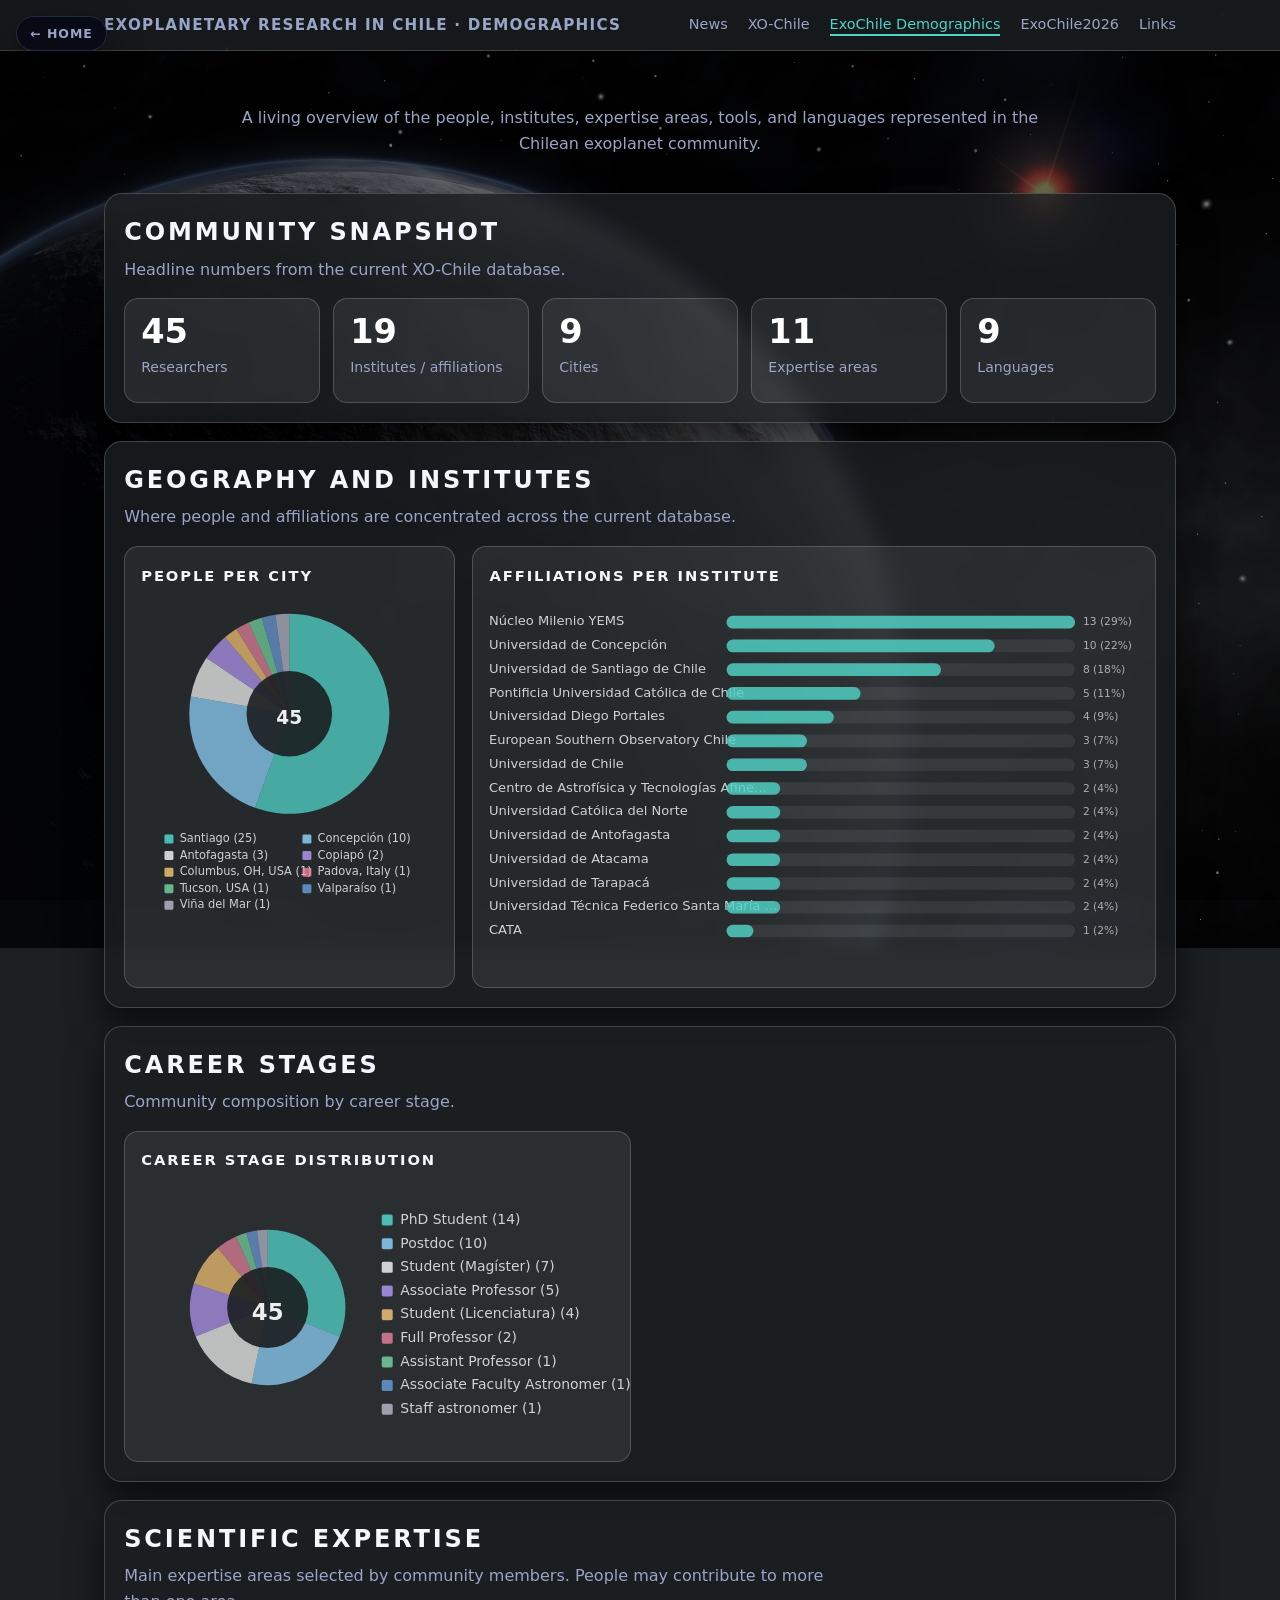
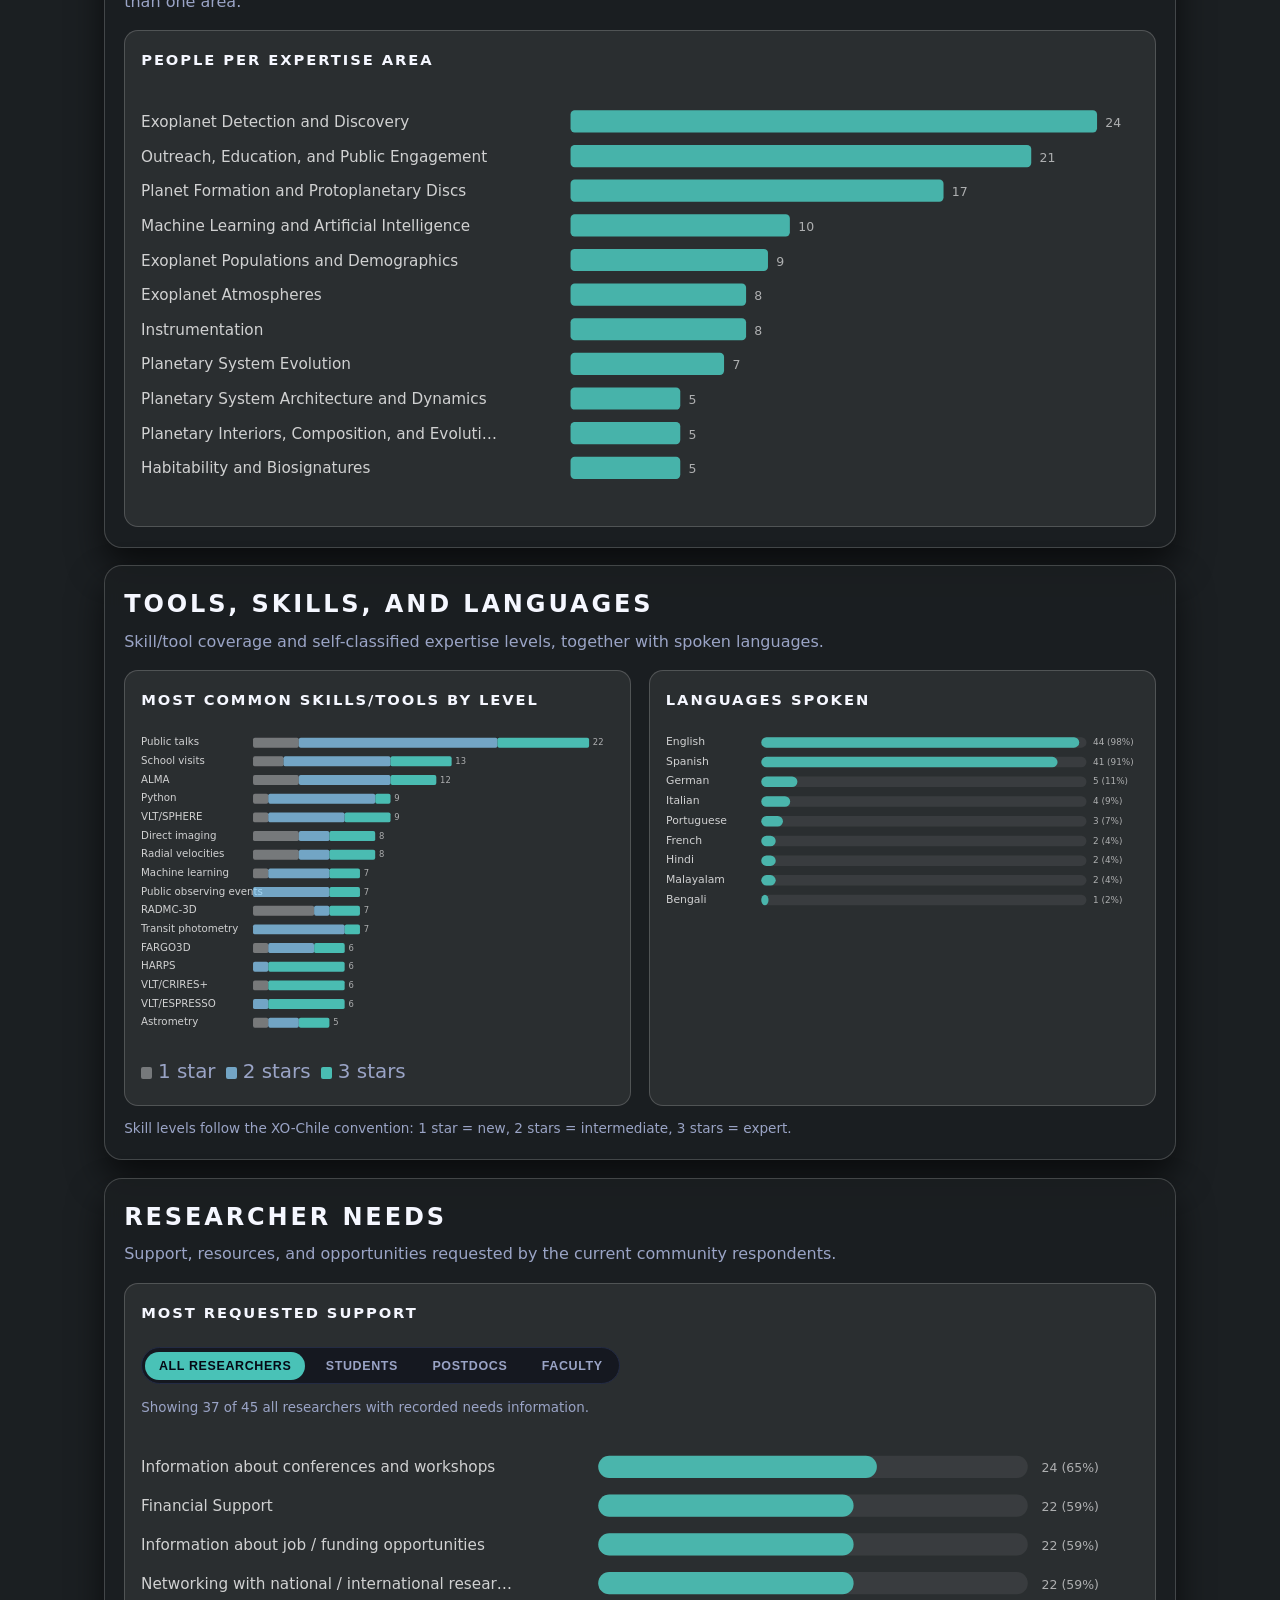
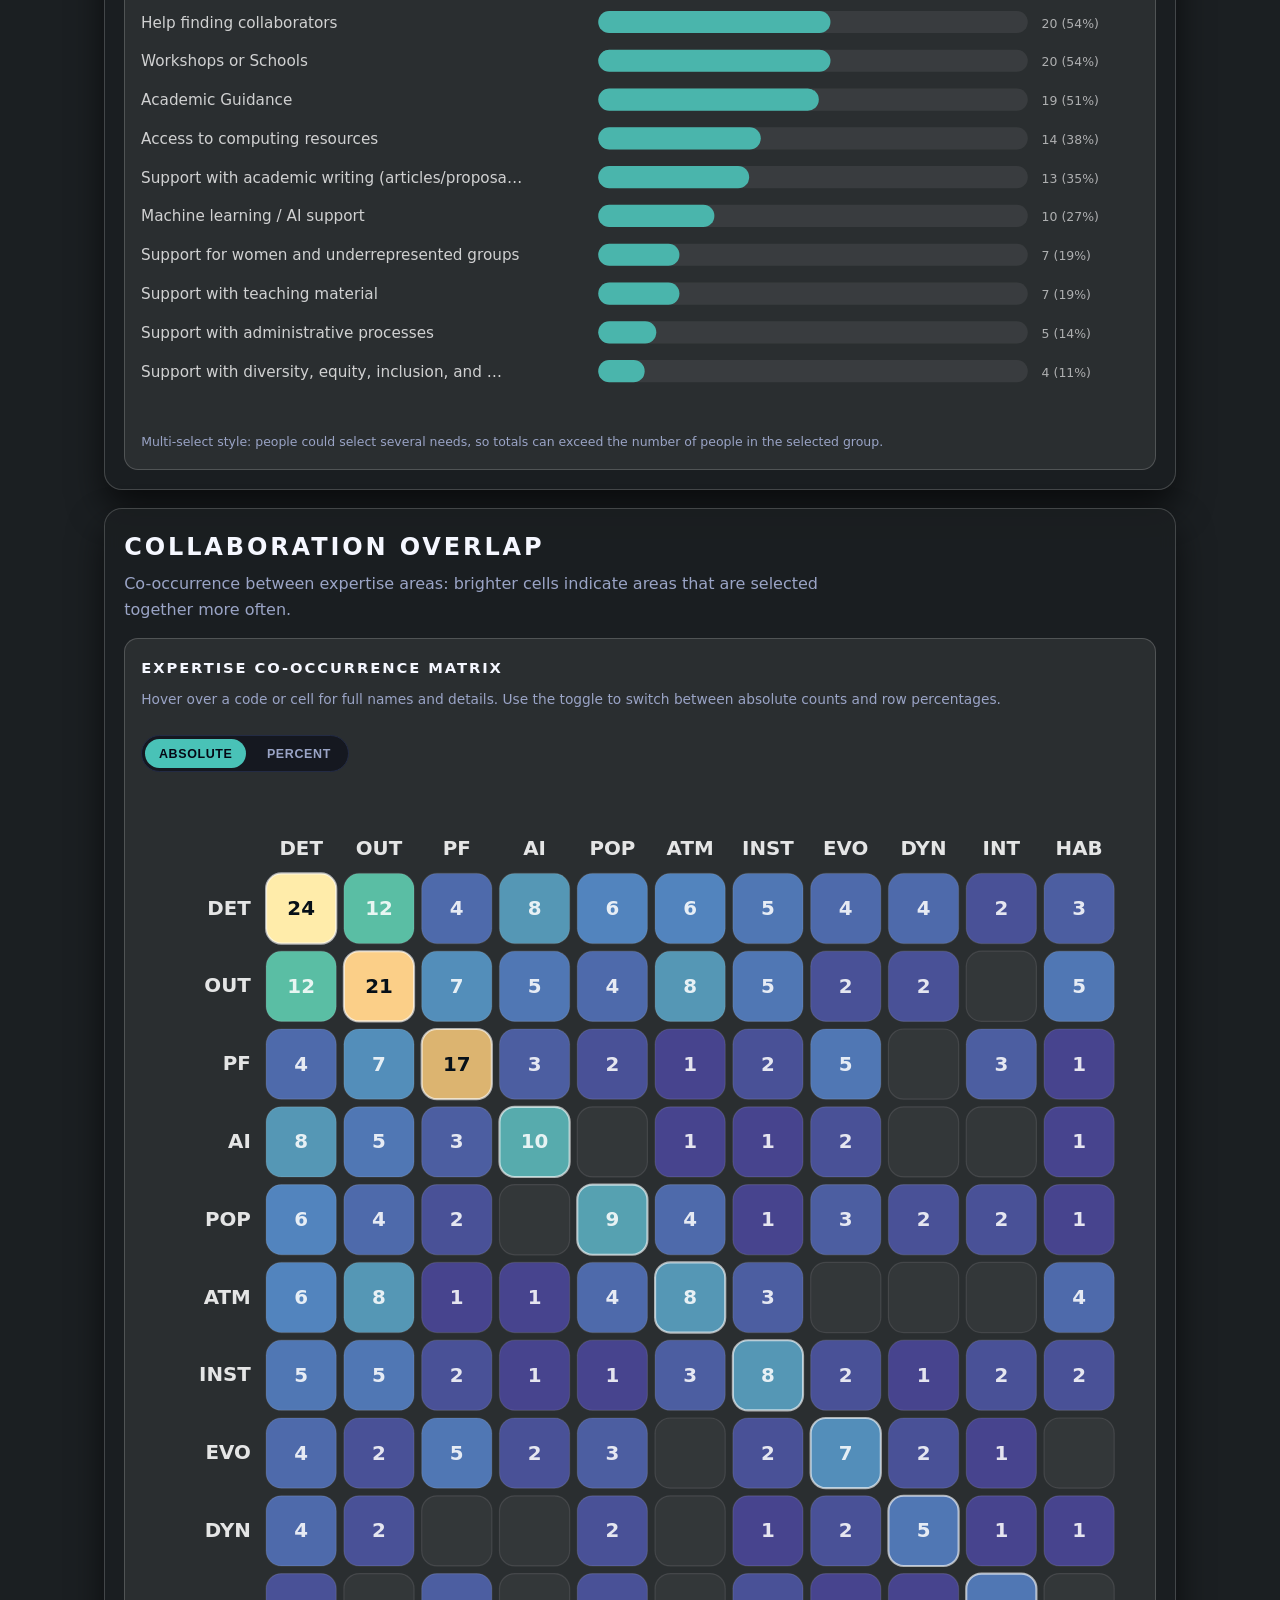
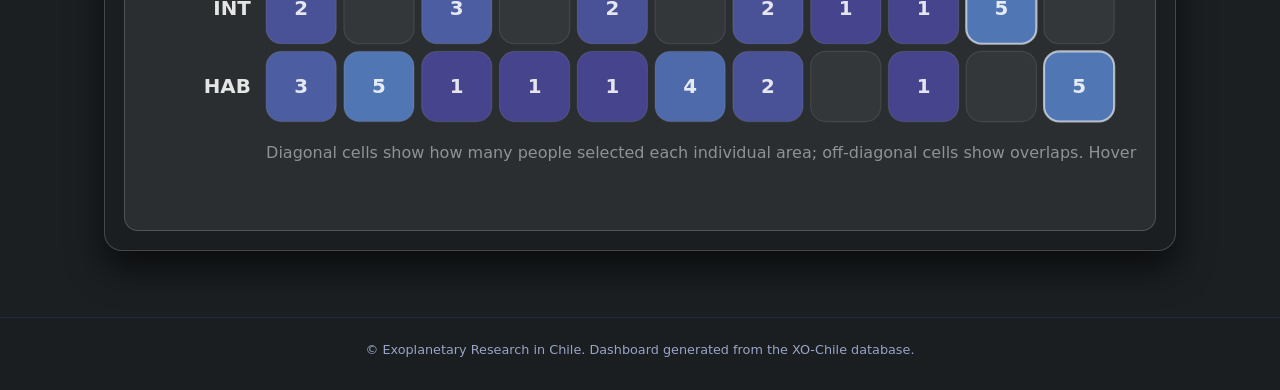
==== commit 52f7abc8: "adding pronouns" ====
--- a/demographics.html
+++ b/demographics.html
@@ -532,7 +532,7 @@
 </main>
 <footer>© Exoplanetary Research in Chile. Dashboard generated from the XO-Chile database.</footer>
 <script>
-const people = [{"name":"Sebastián Pérez","institute":"Universidad de Santiago de Chile","affiliations":["Universidad de Santiago de Chile","Núcleo Milenio YEMS"],"city":"Santiago","careerStage":"Associate Professor","focus":[{"category":"Outreach, Education, and Public Engagement","subcategory":"Public talks and science communication"},{"category":"Outreach, Education, and Public Engagement","subcategory":"School visits"},{"category":"Outreach, Education, and Public Engagement","subcategory":"Teacher training"},{"category":"Outreach, Education, and Public Engagement","subcategory":"Planetarium and museum activities"},{"category":"Outreach, Education, and Public Engagement","subcategory":"Educational resources"},{"category":"Outreach, Education, and Public Engagement","subcategory":"Diversity, equity, inclusion, and accessibility in astronomy"},{"category":"Planetary System Evolution","subcategory":"Debris discs"},{"category":"Machine Learning and Artificial Intelligence","subcategory":"Anomaly detection"},{"category":"Machine Learning and Artificial Intelligence","subcategory":"Machine-learning-assisted planet detection"},{"category":"Machine Learning and Artificial Intelligence","subcategory":"Simulation emulators"},{"category":"Machine Learning and Artificial Intelligence","subcategory":"Computer vision for imaging data"},{"category":"Planet Formation and Protoplanetary Discs","subcategory":"Radiative Transfer"},{"category":"Planet Formation and Protoplanetary Discs","subcategory":"Planet-Disc Interaction"},{"category":"Planet Formation and Protoplanetary Discs","subcategory":"FUor/EXor outbursts and planet formation"},{"category":"Planet Formation and Protoplanetary Discs","subcategory":"Hydrodynamics"},{"category":"Planet Formation and Protoplanetary Discs","subcategory":"Circumplanetary discs"},{"category":"Planet Formation and Protoplanetary Discs","subcategory":"Interferometry"},{"category":"Planet Formation and Protoplanetary Discs","subcategory":"NIR observations"}],"languages":["Spanish","English"],"skills":[{"name":"ALMA","level":3},{"name":"VLT/SPHERE","level":2},{"name":"VLT/ERIS","level":2},{"name":"VLT/ESPRESSO","level":3},{"name":"VLT/CRIRES+","level":3},{"name":"FARGO3D","level":3},{"name":"RADMC-3D","level":3},{"name":"CASA","level":2},{"name":"Machine learning","level":2},{"name":"Public talks","level":3}]},{"name":"Lenin Andrés Valeria Rivas","institute":"Universidad de Concepción","affiliations":["Universidad de Concepción","Núcleo Milenio YEMS"],"city":"Concepción","careerStage":"PhD Student","focus":[{"category":"Machine Learning and Artificial Intelligence","subcategory":"Machine-learning-assisted candidate detection"},{"category":"Machine Learning and Artificial Intelligence","subcategory":"Machine-learning-assisted planet detection"},{"category":"Exoplanet Detection and Discovery","subcategory":"Machine-learning-assisted candidate detection"}],"languages":["Spanish","English"],"skills":[{"name":"Machine learning","level":2},{"name":"Candidate classification","level":2},{"name":"Python","level":2},{"name":"Light curves","level":1}]},{"name":"Fernando Matías Castillo Morales","institute":"Universidad de Santiago de Chile","affiliations":["Universidad de Santiago de Chile","Núcleo Milenio YEMS"],"city":"Santiago","careerStage":"Student (Magíster)","focus":[{"category":"Planet Formation and Protoplanetary Discs","subcategory":"N-Body Simulations"},{"category":"Planet Formation and Protoplanetary Discs","subcategory":"Radiative Transfer"},{"category":"Planet Formation and Protoplanetary Discs","subcategory":"Circumplanetary discs"},{"category":"Planet Formation and Protoplanetary Discs","subcategory":"Planet-Disc Interaction"},{"category":"Planet Formation and Protoplanetary Discs","subcategory":"Hydrodynamics"},{"category":"Planet Formation and Protoplanetary Discs","subcategory":"Gravitational instability"},{"category":"Planetary System Evolution","subcategory":"Debris discs"}],"languages":["Spanish","English"],"skills":[{"name":"FARGO-ADSG","level":2},{"name":"CARTA","level":1},{"name":"RADMC-3D","level":1},{"name":"N-body simulations","level":2}]},{"name":"Philipp Weber","institute":"Universidad de Santiago de Chile","affiliations":["Universidad de Santiago de Chile","Núcleo Milenio YEMS"],"city":"Santiago","careerStage":"Postdoc","focus":[{"category":"Planet Formation and Protoplanetary Discs","subcategory":"Hydrodynamics"},{"category":"Planet Formation and Protoplanetary Discs","subcategory":"Interferometry"},{"category":"Planet Formation and Protoplanetary Discs","subcategory":"Planet-Disc Interaction"},{"category":"Planet Formation and Protoplanetary Discs","subcategory":"NIR observations"},{"category":"Planet Formation and Protoplanetary Discs","subcategory":"Circumplanetary discs"},{"category":"Planet Formation and Protoplanetary Discs","subcategory":"FUor/EXor outbursts and planet formation"},{"category":"Planet Formation and Protoplanetary Discs","subcategory":"Radiative Transfer"},{"category":"Planet Formation and Protoplanetary Discs","subcategory":"Gravitational instability"},{"category":"Planetary System Evolution","subcategory":"Planetary system evolution after disc dispersal"},{"category":"Planetary System Evolution","subcategory":"Debris discs"}],"languages":["Spanish","English","German"],"skills":[{"name":"FARGO3D","level":3},{"name":"RADMC-3D","level":3},{"name":"ALMA","level":2},{"name":"VLT/SPHERE","level":2},{"name":"CASA","level":2},{"name":"Python","level":3}]},{"name":"Gijs D. Mulders","institute":"Pontificia Universidad Católica de Chile","affiliations":["Pontificia Universidad Católica de Chile","CATA"],"city":"Santiago","careerStage":"Assistant Professor","focus":[{"category":"Planetary Interiors, Composition, and Evolution","subcategory":"Mass–radius relations"},{"category":"Planetary Interiors, Composition, and Evolution","subcategory":"Water worlds"},{"category":"Planetary Interiors, Composition, and Evolution","subcategory":"Sub-Neptune envelopes"},{"category":"Planetary Interiors, Composition, and Evolution","subcategory":"Atmospheric loss"},{"category":"Exoplanet Populations and Demographics","subcategory":"Occurrence rates"},{"category":"Exoplanet Populations and Demographics","subcategory":"Planet radius distribution"},{"category":"Exoplanet Populations and Demographics","subcategory":"Planet mass distribution"},{"category":"Exoplanet Populations and Demographics","subcategory":"Radius valley"},{"category":"Exoplanet Populations and Demographics","subcategory":"Super-Earths"},{"category":"Exoplanet Populations and Demographics","subcategory":"Sub-Neptunes"},{"category":"Exoplanet Populations and Demographics","subcategory":"Cold giant planets"},{"category":"Exoplanet Populations and Demographics","subcategory":"Dependence on stellar mass"},{"category":"Exoplanet Populations and Demographics","subcategory":"Dependence on stellar metallicity"},{"category":"Exoplanet Populations and Demographics","subcategory":"Population synthesis"},{"category":"Exoplanet Populations and Demographics","subcategory":"Demographic comparisons between surveys"},{"category":"Planet Formation and Protoplanetary Discs","subcategory":"Population synthesis of forming planets"},{"category":"Planet Formation and Protoplanetary Discs","subcategory":"Pebble accretion"},{"category":"Planet Formation and Protoplanetary Discs","subcategory":"N-Body Simulations"}],"languages":["Spanish","English"],"skills":[{"name":"Population synthesis","level":3},{"name":"N-body simulations","level":2},{"name":"Python","level":2},{"name":"ALMA","level":2}]},{"name":"Patricio Rojo","institute":"Universidad de Chile","affiliations":["Universidad de Chile"],"city":"Santiago","careerStage":"Associate Professor","focus":[{"category":"Outreach, Education, and Public Engagement","subcategory":"Public talks and science communication"},{"category":"Outreach, Education, and Public Engagement","subcategory":"School visits"},{"category":"Outreach, Education, and Public Engagement","subcategory":"Undergraduate teaching"},{"category":"Instrumentation","subcategory":"High-contrast imaging instruments"},{"category":"Instrumentation","subcategory":"Adaptive optics"},{"category":"Instrumentation","subcategory":"Ground-based surveys"},{"category":"Instrumentation","subcategory":"Pipeline development for instruments"},{"category":"Instrumentation","subcategory":"Observing strategy and performance forecasts"},{"category":"Habitability and Biosignatures","subcategory":"Climate stability"},{"category":"Habitability and Biosignatures","subcategory":"Atmospheric biosignatures"},{"category":"Habitability and Biosignatures","subcategory":"Solar System analogues"},{"category":"Exoplanet Atmospheres","subcategory":"Transmission spectroscopy"},{"category":"Exoplanet Atmospheres","subcategory":"Emission spectroscopy"},{"category":"Exoplanet Atmospheres","subcategory":"High-resolution spectroscopy"},{"category":"Exoplanet Atmospheres","subcategory":"Atmospheric retrievals"},{"category":"Exoplanet Atmospheres","subcategory":"Atmospheric chemistry"},{"category":"Exoplanet Atmospheres","subcategory":"Clouds and hazes"},{"category":"Exoplanet Atmospheres","subcategory":"Disequilibrium chemistry"},{"category":"Exoplanet Atmospheres","subcategory":"Atmospheric escape"},{"category":"Exoplanet Atmospheres","subcategory":"Phase curves"},{"category":"Exoplanet Atmospheres","subcategory":"Climate modelling"},{"category":"Exoplanet Atmospheres","subcategory":"3D general circulation models"},{"category":"Exoplanet Atmospheres","subcategory":"Stellar contamination in atmospheric spectra"}],"languages":["Spanish","English"],"skills":[{"name":"VLT/ESPRESSO","level":3},{"name":"VLT/CRIRES+","level":3},{"name":"HARPS","level":3},{"name":"VLT/SPHERE","level":2},{"name":"ALMA","level":2},{"name":"Atmospheric retrievals","level":3},{"name":"Public talks","level":3}]},{"name":"Sidharth Aroli-Veettil","institute":"Pontificia Universidad Católica de Chile","affiliations":["Pontificia Universidad Católica de Chile","Núcleo Milenio YEMS"],"city":"Santiago","careerStage":"PhD Student","focus":[{"category":"Planet Formation and Protoplanetary Discs","subcategory":"Chemical evolution of planet-forming material"},{"category":"Planet Formation and Protoplanetary Discs","subcategory":"Interferometry"}],"languages":["English","Hindi","Malayalam"],"skills":[{"name":"ALMA","level":3},{"name":"RADMC-3D","level":2},{"name":"Interferometry","level":2},{"name":"Python","level":2}]},{"name":"Marcelo Tala","institute":"The Ohio State University","affiliations":["The Ohio State University"],"city":"Columbus, OH, USA","careerStage":"Postdoc","focus":[{"category":"Exoplanet Detection and Discovery","subcategory":"Radial velocities"},{"category":"Exoplanet Detection and Discovery","subcategory":"Transit photometry"},{"category":"Exoplanet Detection and Discovery","subcategory":"Survey design and target selection"},{"category":"Exoplanet Detection and Discovery","subcategory":"False-positive vetting and validation"},{"category":"Instrumentation","subcategory":"Spectrograph development"},{"category":"Instrumentation","subcategory":"Ground-based surveys"},{"category":"Instrumentation","subcategory":"Telescope operations"},{"category":"Instrumentation","subcategory":"Instrument calibration"},{"category":"Instrumentation","subcategory":"Pipeline development for instruments"},{"category":"Instrumentation","subcategory":"Observing strategy and performance forecasts"},{"category":"Planetary Interiors, Composition, and Evolution","subcategory":"Mass–radius relations"}],"languages":["Spanish","English","German"],"skills":[{"name":"HARPS","level":3},{"name":"VLT/ESPRESSO","level":3},{"name":"Radial velocities","level":3},{"name":"Transit photometry","level":2}]},{"name":"Matthias R. Schreiber","institute":"Universidad Técnica Federico Santa María","affiliations":["Universidad Técnica Federico Santa María (Viña del Mar)"],"city":"Valparaíso","careerStage":"Full Professor","focus":[{"category":"Planetary System Evolution","subcategory":"White dwarf planetary systems"},{"category":"Planetary System Evolution","subcategory":"Debris discs around white dwarfs"},{"category":"Planetary System Evolution","subcategory":"White dwarf pollution / contamination"},{"category":"Planetary System Evolution","subcategory":"Tidal disruption of planetesimals"},{"category":"Planetary System Evolution","subcategory":"Post-main-sequence planetary system evolution"},{"category":"Planetary System Evolution","subcategory":"Debris discs"},{"category":"Planet Formation and Protoplanetary Discs","subcategory":"Pebble accretion"},{"category":"Planet Formation and Protoplanetary Discs","subcategory":"Migration and resonances"},{"category":"Planet Formation and Protoplanetary Discs","subcategory":"Hydrodynamics"},{"category":"Exoplanet Detection and Discovery","subcategory":"Direct imaging"},{"category":"Exoplanet Detection and Discovery","subcategory":"Astrometry"},{"category":"Exoplanet Detection and Discovery","subcategory":"Timing methods"},{"category":"Exoplanet Populations and Demographics","subcategory":"Dependence on stellar mass"},{"category":"Exoplanet Populations and Demographics","subcategory":"Dependence on stellar metallicity"},{"category":"Exoplanet Populations and Demographics","subcategory":"Population synthesis"},{"category":"Exoplanet Populations and Demographics","subcategory":"Demographic comparisons between surveys"}],"languages":["Spanish","English","German","French"],"skills":[{"name":"VLT/SPHERE","level":3},{"name":"Direct imaging","level":3},{"name":"Astrometry","level":3},{"name":"N-body simulations","level":3}]},{"name":"Alice Zurlo","institute":"Universidad Diego Portales","affiliations":["Universidad Diego Portales","Núcleo Milenio YEMS"],"city":"Santiago","careerStage":"Full Professor","focus":[{"category":"Exoplanet Detection and Discovery","subcategory":"Direct imaging"},{"category":"Instrumentation","subcategory":"High-contrast imaging instruments"},{"category":"Instrumentation","subcategory":"Adaptive optics"},{"category":"Instrumentation","subcategory":"Coronagraphy"},{"category":"Instrumentation","subcategory":"Space missions"},{"category":"Instrumentation","subcategory":"Pipeline development for instruments"},{"category":"Outreach, Education, and Public Engagement","subcategory":"Public talks and science communication"},{"category":"Outreach, Education, and Public Engagement","subcategory":"School visits"},{"category":"Outreach, Education, and Public Engagement","subcategory":"Planetarium and museum activities"},{"category":"Planet Formation and Protoplanetary Discs","subcategory":"Gravitational instability"},{"category":"Planet Formation and Protoplanetary Discs","subcategory":"FUor/EXor outbursts and planet formation"},{"category":"Planet Formation and Protoplanetary Discs","subcategory":"NIR observations"},{"category":"Planet Formation and Protoplanetary Discs","subcategory":"N-Body Simulations"},{"category":"Planet Formation and Protoplanetary Discs","subcategory":"Planet-Disc Interaction"},{"category":"Planet Formation and Protoplanetary Discs","subcategory":"Circumplanetary discs"},{"category":"Machine Learning and Artificial Intelligence","subcategory":"Deep Learning for planet detection"},{"category":"Planetary System Evolution","subcategory":"Dynamical stability"},{"category":"Planetary System Evolution","subcategory":"Long-term N-body simulations"}],"languages":["Spanish","English","French","Italian"],"skills":[{"name":"VLT/SPHERE","level":3},{"name":"VLT/ERIS","level":3},{"name":"Direct imaging","level":3},{"name":"ADI/PCA","level":3},{"name":"Python","level":2}]},{"name":"Daniela González Vargas","institute":"Universidad de Chile","affiliations":["Universidad de Chile"],"city":"Santiago","careerStage":"PhD Student","focus":[{"category":"Exoplanet Detection and Discovery","subcategory":"Radial velocities"},{"category":"Exoplanet Detection and Discovery","subcategory":"Astrometry"},{"category":"Exoplanet Detection and Discovery","subcategory":"False-positive vetting and validation"},{"category":"Exoplanet Detection and Discovery","subcategory":"Optical Interferometry"}],"languages":["Spanish","English"],"skills":[{"name":"VLTI/GRAVITY","level":1},{"name":"Pyaneti","level":2},{"name":"Octofitter","level":1},{"name":"Radial velocities","level":2}]},{"name":"Florian Rodler","institute":"European Southern Observatory Chile","affiliations":["European Southern Observatory Chile"],"city":"Santiago","careerStage":"Associate Faculty Astronomer","focus":[{"category":"Instrumentation","subcategory":"Spectrograph development"},{"category":"Instrumentation","subcategory":"Ground-based surveys"},{"category":"Instrumentation","subcategory":"Telescope operations"},{"category":"Instrumentation","subcategory":"Instrument calibration"},{"category":"Instrumentation","subcategory":"Observing strategy and performance forecasts"},{"category":"Exoplanet Detection and Discovery","subcategory":"Radial velocities"},{"category":"Outreach, Education, and Public Engagement","subcategory":"Public talks and science communication"},{"category":"Outreach, Education, and Public Engagement","subcategory":"Public observing events"},{"category":"Exoplanet Atmospheres","subcategory":"Emission spectroscopy"},{"category":"Exoplanet Atmospheres","subcategory":"High-resolution spectroscopy"}],"languages":["Spanish","English","German"],"skills":[{"name":"VLT/ESPRESSO","level":3},{"name":"VLT/CRIRES+","level":3},{"name":"HARPS","level":3},{"name":"High-resolution spectroscopy","level":3},{"name":"Public observing events","level":2}]},{"name":"Ilaria Giovannini","institute":"Universidad Diego Portales","affiliations":["Universidad Diego Portales","Núcleo Milenio YEMS","INAF (Italy)"],"city":"Padova, Italy","careerStage":"PhD Student","focus":[{"category":"Exoplanet Detection and Discovery","subcategory":"Radial velocities"},{"category":"Exoplanet Detection and Discovery","subcategory":"Transit photometry"},{"category":"Exoplanet Detection and Discovery","subcategory":"Direct imaging"},{"category":"Exoplanet Detection and Discovery","subcategory":"Transit timing variations"}],"languages":["Spanish","English","Italian"],"skills":[{"name":"pyorbit","level":2},{"name":"Radial velocities","level":2},{"name":"Transit photometry","level":2},{"name":"Direct imaging","level":1}]},{"name":"Felipe Ignacio Burgos Rubilar","institute":"Universidad de Concepción","affiliations":["Universidad de Concepción"],"city":"Concepción","careerStage":"PhD Student","focus":[{"category":"Machine Learning and Artificial Intelligence","subcategory":"Candidate classification"},{"category":"Machine Learning and Artificial Intelligence","subcategory":"Anomaly detection"},{"category":"Machine Learning and Artificial Intelligence","subcategory":"Machine-learning-assisted planet detection"},{"category":"Machine Learning and Artificial Intelligence","subcategory":"Time-domain alert brokers"},{"category":"Machine Learning and Artificial Intelligence","subcategory":"Large survey data mining"},{"category":"Machine Learning and Artificial Intelligence","subcategory":"Interpretable AI for astrophysics"},{"category":"Machine Learning and Artificial Intelligence","subcategory":"Deep Learning for planet detection"},{"category":"Exoplanet Detection and Discovery","subcategory":"Radial velocities"},{"category":"Exoplanet Detection and Discovery","subcategory":"Machine-learning-assisted candidate detection"}],"languages":["Spanish","English"],"skills":[{"name":"Machine learning","level":3},{"name":"Candidate classification","level":3},{"name":"Python","level":2},{"name":"Radial velocities","level":1}]},{"name":"Matias Jones","institute":"European Southern Observatory Chile","affiliations":["European Southern Observatory Chile"],"city":"Santiago","careerStage":"Staff astronomer","focus":[{"category":"Exoplanet Populations and Demographics","subcategory":"Occurrence rates"},{"category":"Exoplanet Populations and Demographics","subcategory":"Cold giant planets"},{"category":"Exoplanet Populations and Demographics","subcategory":"Dependence on stellar mass"},{"category":"Exoplanet Populations and Demographics","subcategory":"Dependence on stellar metallicity"},{"category":"Planetary System Evolution","subcategory":"Post-main-sequence planetary system evolution"},{"category":"Planetary System Architecture and Dynamics","subcategory":"Orbital dynamics"},{"category":"Planetary System Architecture and Dynamics","subcategory":"Dynamical stability"},{"category":"Exoplanet Detection and Discovery","subcategory":"Radial velocities"},{"category":"Exoplanet Detection and Discovery","subcategory":"Transit photometry"},{"category":"Exoplanet Detection and Discovery","subcategory":"Direct imaging"},{"category":"Exoplanet Detection and Discovery","subcategory":"Astrometry"},{"category":"Exoplanet Detection and Discovery","subcategory":"Transit timing variations"},{"category":"Planetary Interiors, Composition, and Evolution","subcategory":"Mass–radius relations"},{"category":"Planetary Interiors, Composition, and Evolution","subcategory":"Interior structure models"},{"category":"Instrumentation","subcategory":"High-contrast imaging instruments"},{"category":"Instrumentation","subcategory":"Adaptive optics"},{"category":"Instrumentation","subcategory":"Coronagraphy"},{"category":"Instrumentation","subcategory":"Spectrograph development"},{"category":"Instrumentation","subcategory":"Space missions"},{"category":"Instrumentation","subcategory":"Ground-based surveys"},{"category":"Instrumentation","subcategory":"Telescope operations"},{"category":"Instrumentation","subcategory":"Instrument calibration"},{"category":"Instrumentation","subcategory":"Pipeline development for instruments"},{"category":"Instrumentation","subcategory":"Observing strategy and performance forecasts"}],"languages":["Spanish","English"],"skills":[{"name":"VLT/SPHERE","level":3},{"name":"Radial velocities","level":3},{"name":"Direct imaging","level":3},{"name":"Astrometry","level":3},{"name":"High-resolution spectroscopy","level":2}]},{"name":"Jose Vines","institute":"Universidad Católica del Norte","affiliations":["Universidad Católica del Norte"],"city":"Santiago","careerStage":"Postdoc","focus":[{"category":"Exoplanet Detection and Discovery","subcategory":"Radial velocities"},{"category":"Exoplanet Detection and Discovery","subcategory":"Transit photometry"},{"category":"Exoplanet Detection and Discovery","subcategory":"Astrometry"},{"category":"Exoplanet Detection and Discovery","subcategory":"Machine-learning-assisted candidate detection"},{"category":"Machine Learning and Artificial Intelligence","subcategory":"Candidate classification"},{"category":"Machine Learning and Artificial Intelligence","subcategory":"Anomaly detection"},{"category":"Machine Learning and Artificial Intelligence","subcategory":"Machine-learning-assisted planet detection"},{"category":"Machine Learning and Artificial Intelligence","subcategory":"Bayesian inference and probabilistic ML"},{"category":"Machine Learning and Artificial Intelligence","subcategory":"Deep Learning for planet detection"}],"languages":["Spanish","English"],"skills":[{"name":"FEROS","level":3},{"name":"ARIADNE","level":3},{"name":"Isochrones","level":3},{"name":"CORALIE","level":2},{"name":"Machine learning","level":3},{"name":"Radial velocities","level":3}]},{"name":"Danyla Ignacia Santiago Carrasco","institute":"Universidad de Atacama","affiliations":["Universidad de Atacama"],"city":"Copiapó","careerStage":"PhD Student","focus":[{"category":"Outreach, Education, and Public Engagement","subcategory":"Public talks and science communication"},{"category":"Habitability and Biosignatures","subcategory":"Habitable zone theory"},{"category":"Habitability and Biosignatures","subcategory":"M-dwarf habitability"},{"category":"Habitability and Biosignatures","subcategory":"Solar System analogues"},{"category":"Planetary System Architecture and Dynamics","subcategory":"Orbital dynamics"},{"category":"Planetary System Architecture and Dynamics","subcategory":"Mean-motion resonances"},{"category":"Planetary System Architecture and Dynamics","subcategory":"Secular dynamics"},{"category":"Planetary System Architecture and Dynamics","subcategory":"Planet–planet scattering"},{"category":"Planetary System Architecture and Dynamics","subcategory":"Dynamical stability"},{"category":"Planetary System Architecture and Dynamics","subcategory":"Compact multi-planet systems"},{"category":"Planetary System Architecture and Dynamics","subcategory":"Eccentric and inclined systems"},{"category":"Planetary System Architecture and Dynamics","subcategory":"Planetary obliquity"},{"category":"Planetary System Architecture and Dynamics","subcategory":"Long-term N-body simulations"}],"languages":["Spanish","English"],"skills":[{"name":"REBOUND","level":2},{"name":"N-body simulations","level":2},{"name":"Public talks","level":2}]},{"name":"Carla Hernández Silva","institute":"Universidad de Santiago de Chile","affiliations":["Universidad de Santiago de Chile"],"city":"Santiago","careerStage":"Associate Professor","focus":[{"category":"Outreach, Education, and Public Engagement","subcategory":"Public talks and science communication"},{"category":"Outreach, Education, and Public Engagement","subcategory":"Teacher training"},{"category":"Outreach, Education, and Public Engagement","subcategory":"Educational resources"},{"category":"Outreach, Education, and Public Engagement","subcategory":"Undergraduate teaching"},{"category":"Outreach, Education, and Public Engagement","subcategory":"Public observing events"},{"category":"Outreach, Education, and Public Engagement","subcategory":"Diversity, equity, inclusion, and accessibility in astronomy"}],"languages":["Spanish"],"skills":[{"name":"Public talks","level":3},{"name":"Teacher training","level":3},{"name":"Educational resources","level":3},{"name":"Public observing events","level":3},{"name":"Data visualisation","level":2}]},{"name":"Vicente Salazar Ortega","institute":"Universidad de Concepción","affiliations":["Universidad de Concepción"],"city":"Concepción","careerStage":"Student (Licenciatura)","focus":[{"category":"Instrumentation","subcategory":"Telescope operations"},{"category":"Instrumentation","subcategory":"Instrument calibration"},{"category":"Outreach, Education, and Public Engagement","subcategory":"Public talks and science communication"},{"category":"Outreach, Education, and Public Engagement","subcategory":"Citizen science"},{"category":"Outreach, Education, and Public Engagement","subcategory":"Public observing events"}],"languages":["Spanish","English","German","Italian","Portuguese"],"skills":[{"name":"Telescope operations","level":1},{"name":"Instrument calibration","level":1},{"name":"Public observing events","level":2}]},{"name":"Jorge Luis Guzmán Lazo","institute":"Universidad de Santiago de Chile","affiliations":["Universidad de Santiago de Chile","Núcleo Milenio YEMS"],"city":"Santiago","careerStage":"Student (Licenciatura)","focus":[{"category":"Outreach, Education, and Public Engagement","subcategory":"Public talks and science communication"},{"category":"Outreach, Education, and Public Engagement","subcategory":"School visits"},{"category":"Outreach, Education, and Public Engagement","subcategory":"Planetarium and museum activities"},{"category":"Outreach, Education, and Public Engagement","subcategory":"Citizen science"},{"category":"Outreach, Education, and Public Engagement","subcategory":"Media communication"},{"category":"Outreach, Education, and Public Engagement","subcategory":"Social media and digital outreach"},{"category":"Outreach, Education, and Public Engagement","subcategory":"Educational resources"},{"category":"Outreach, Education, and Public Engagement","subcategory":"Public observing events"},{"category":"Outreach, Education, and Public Engagement","subcategory":"Diversity, equity, inclusion, and accessibility in astronomy"},{"category":"Planet Formation and Protoplanetary Discs","subcategory":"Radiative Transfer"},{"category":"Planet Formation and Protoplanetary Discs","subcategory":"Hydrodynamics"},{"category":"Planet Formation and Protoplanetary Discs","subcategory":"Planet-Disc Interaction"},{"category":"Planet Formation and Protoplanetary Discs","subcategory":"Circumplanetary discs"},{"category":"Planet Formation and Protoplanetary Discs","subcategory":"Interferometry"},{"category":"Planet Formation and Protoplanetary Discs","subcategory":"NIR observations"},{"category":"Planet Formation and Protoplanetary Discs","subcategory":"N-Body Simulations"},{"category":"Exoplanet Detection and Discovery","subcategory":"Radial velocities"},{"category":"Exoplanet Detection and Discovery","subcategory":"Transit photometry"},{"category":"Exoplanet Detection and Discovery","subcategory":"Direct imaging"},{"category":"Exoplanet Detection and Discovery","subcategory":"Transit timing variations"},{"category":"Exoplanet Detection and Discovery","subcategory":"Machine-learning-assisted candidate detection"},{"category":"Exoplanet Detection and Discovery","subcategory":"Survey design and target selection"},{"category":"Machine Learning and Artificial Intelligence","subcategory":"Candidate classification"},{"category":"Machine Learning and Artificial Intelligence","subcategory":"Anomaly detection"},{"category":"Machine Learning and Artificial Intelligence","subcategory":"Machine-learning-assisted planet detection"},{"category":"Machine Learning and Artificial Intelligence","subcategory":"Simulation emulators"},{"category":"Machine Learning and Artificial Intelligence","subcategory":"Bayesian inference and probabilistic ML"},{"category":"Machine Learning and Artificial Intelligence","subcategory":"Computer vision for imaging data"},{"category":"Machine Learning and Artificial Intelligence","subcategory":"Large survey data mining"},{"category":"Machine Learning and Artificial Intelligence","subcategory":"Interpretable AI for astrophysics"},{"category":"Machine Learning and Artificial Intelligence","subcategory":"Deep Learning for planet detection"}],"languages":["Spanish","English"],"skills":[{"name":"Machine learning","level":2},{"name":"RADMC-3D","level":1},{"name":"Python","level":2},{"name":"Public talks","level":2}]},{"name":"Bhavya Ambalapatta Kannancheri","institute":"Pontificia Universidad Católica de Chile","affiliations":["Pontificia Universidad Católica de Chile"],"city":"Santiago","careerStage":"PhD Student","focus":[{"category":"Exoplanet Populations and Demographics","subcategory":"Occurrence rates"},{"category":"Exoplanet Populations and Demographics","subcategory":"Planet radius distribution"},{"category":"Exoplanet Populations and Demographics","subcategory":"Planet mass distribution"},{"category":"Exoplanet Populations and Demographics","subcategory":"Demographic comparisons between surveys"},{"category":"Exoplanet Populations and Demographics","subcategory":"Hot Neptunes"}],"languages":["English","Malayalam"],"skills":[{"name":"Demographics","level":2},{"name":"Population statistics","level":2},{"name":"Python","level":2}]},{"name":"Neda Hejazi","institute":"Universidad de Tarapacá","affiliations":["Universidad de Tarapacá"],"city":"Santiago","careerStage":"Postdoc","focus":[{"category":"Planet Formation and Protoplanetary Discs","subcategory":"Star-planet chemical connections"},{"category":"Planetary Interiors, Composition, and Evolution","subcategory":"Mass–radius relations"},{"category":"Planetary Interiors, Composition, and Evolution","subcategory":"Interior structure models"},{"category":"Planetary Interiors, Composition, and Evolution","subcategory":"Core composition"},{"category":"Planetary Interiors, Composition, and Evolution","subcategory":"Super-Earth interiors"}],"languages":["Spanish","English"],"skills":[{"name":"ARCES/APO","level":1},{"name":"iSHELL/IRTF","level":1},{"name":"Mass-radius modelling","level":3}]},{"name":"Camilo González Ruilova","institute":"Universidad de Santiago de Chile","affiliations":["Universidad de Santiago de Chile","Núcleo Milenio YEMS"],"city":"Santiago","careerStage":"Postdoc","focus":[{"category":"Outreach, Education, and Public Engagement","subcategory":"Public talks and science communication"},{"category":"Outreach, Education, and Public Engagement","subcategory":"School visits"},{"category":"Outreach, Education, and Public Engagement","subcategory":"Teacher training"},{"category":"Outreach, Education, and Public Engagement","subcategory":"Educational resources"},{"category":"Outreach, Education, and Public Engagement","subcategory":"Undergraduate teaching"},{"category":"Outreach, Education, and Public Engagement","subcategory":"Diversity, equity, inclusion, and accessibility in astronomy"},{"category":"Planet Formation and Protoplanetary Discs","subcategory":"Interferometry"},{"category":"Planet Formation and Protoplanetary Discs","subcategory":"Circumplanetary discs"},{"category":"Planet Formation and Protoplanetary Discs","subcategory":"Protoplanetary disc evolution"}],"languages":["Spanish","English"],"skills":[{"name":"ALMA","level":3},{"name":"Interferometry","level":3},{"name":"CASA","level":2},{"name":"Public talks","level":2}]},{"name":"Grace Angela Batalla Falcon","institute":"Universidad Diego Portales","affiliations":["Universidad Diego Portales"],"city":"Santiago","careerStage":"Postdoc","focus":[{"category":"Planetary Interiors, Composition, and Evolution","subcategory":"Core composition"},{"category":"Planet Formation and Protoplanetary Discs","subcategory":"Dust evolution and coagulation"},{"category":"Planet Formation and Protoplanetary Discs","subcategory":"Chemical evolution of planet-forming material"},{"category":"Planet Formation and Protoplanetary Discs","subcategory":"FUor/EXor outbursts and planet formation"},{"category":"Planet Formation and Protoplanetary Discs","subcategory":"MIR observations"},{"category":"Planet Formation and Protoplanetary Discs","subcategory":"MIR measurements of dust"}],"languages":["Spanish","English","Portuguese"],"skills":[{"name":"Infrared laboratory measurements","level":3},{"name":"Dust evolution","level":2},{"name":"MIR observations","level":2},{"name":"Core composition","level":1}]},{"name":"Lucas Gonzalez-Rivas","institute":"Universidad de Concepción","affiliations":["Universidad de Concepción"],"city":"Concepción","careerStage":"Student (Magíster)","focus":[{"category":"Planet Formation and Protoplanetary Discs","subcategory":"N-Body Simulations"},{"category":"Planet Formation and Protoplanetary Discs","subcategory":"Migration and resonances"},{"category":"Planet Formation and Protoplanetary Discs","subcategory":"Hydrodynamics"},{"category":"Planet Formation and Protoplanetary Discs","subcategory":"Circumplanetary discs"},{"category":"Planet Formation and Protoplanetary Discs","subcategory":"Analytical calculations"},{"category":"Planet Formation and Protoplanetary Discs","subcategory":"Planet-Disc Interaction"}],"languages":["Spanish","English"],"skills":[{"name":"Public talks","level":2},{"name":"School visits","level":3},{"name":"Teacher training","level":2},{"name":"FARGO3D","level":2},{"name":"PHANTOM","level":2},{"name":"REBOUND","level":2}],"needs":["Academic Guidance","Financial Support","Help finding collaborators","Workshops or Schools","Networking with national / international researchers","Information about conferences and workshops","Information about job / funding opportunities"]},{"name":"Alejandra Fernández Molina","institute":"Universidad de Concepción","affiliations":["Universidad de Concepción","Núcleo Milenio YEMS"],"city":"Concepción","careerStage":"PhD Student","focus":[{"category":"Machine Learning and Artificial Intelligence","subcategory":"Machine-learning-assisted planet detection"},{"category":"Machine Learning and Artificial Intelligence","subcategory":"Computer vision for imaging data"},{"category":"Machine Learning and Artificial Intelligence","subcategory":"Deep Learning for planet detection"},{"category":"Exoplanet Detection and Discovery","subcategory":"Direct imaging"},{"category":"Exoplanet Detection and Discovery","subcategory":"Machine-learning-assisted candidate detection"}],"languages":["Spanish","English"],"skills":[{"name":"Public talks","level":1},{"name":"Data visualisation","level":1},{"name":"Machine learning","level":2},{"name":"Computer vision","level":2},{"name":"Deep Learning for planet detection","level":2},{"name":"Direct imaging","level":1}],"needs":["Machine learning / AI support","Access to computing resources","Information about conferences and workshops","Information about job / funding opportunities","Support with teaching material"]},{"name":"Simone González Vidal","institute":"Universidad de Concepción","affiliations":["Universidad de Concepción","Independent"],"city":"Concepción","careerStage":"Student (Magíster)","focus":[{"category":"Outreach, Education, and Public Engagement","subcategory":"Public talks and science communication"},{"category":"Outreach, Education, and Public Engagement","subcategory":"School visits"},{"category":"Outreach, Education, and Public Engagement","subcategory":"Educational resources"},{"category":"Outreach, Education, and Public Engagement","subcategory":"Undergraduate teaching"},{"category":"Outreach, Education, and Public Engagement","subcategory":"Diversity, equity, inclusion, and accessibility in astronomy"},{"category":"Habitability and Biosignatures","subcategory":"Habitable zone theory"},{"category":"Habitability and Biosignatures","subcategory":"Climate stability"},{"category":"Habitability and Biosignatures","subcategory":"Ocean worlds"},{"category":"Habitability and Biosignatures","subcategory":"Atmospheric biosignatures"},{"category":"Habitability and Biosignatures","subcategory":"Solar System analogues"},{"category":"Exoplanet Atmospheres","subcategory":"Emission spectroscopy"},{"category":"Exoplanet Atmospheres","subcategory":"Atmospheric retrievals"},{"category":"Exoplanet Atmospheres","subcategory":"Atmospheric chemistry"},{"category":"Exoplanet Atmospheres","subcategory":"Clouds and hazes"},{"category":"Exoplanet Atmospheres","subcategory":"Climate modelling"},{"category":"Exoplanet Atmospheres","subcategory":"3D general circulation models"},{"category":"Machine Learning and Artificial Intelligence","subcategory":"Neural networks for spectra"},{"category":"Machine Learning and Artificial Intelligence","subcategory":"Interpretable AI for astrophysics"},{"category":"Exoplanet Detection and Discovery","subcategory":"Direct imaging"}],"languages":["Spanish","English"],"skills":[{"name":"Public talks","level":2},{"name":"School visits","level":1},{"name":"Educational resources","level":2},{"name":"Diversity, equity, inclusion, and accessibility","level":2},{"name":"Direct imaging","level":1},{"name":"Atmospheric retrievals","level":2},{"name":"Climate modelling","level":2},{"name":"Planetary Spectrum Generator","level":2}],"needs":["Academic Guidance","Financial Support","Help finding collaborators","Support with academic writing (articles/proposals/grant applications)","Machine learning / AI support","Access to computing resources","Workshops or Schools","Networking with national / international researchers","Information about conferences and workshops","Information about job / funding opportunities","Support with teaching material","Support for women and underrepresented groups","Support with administrative processes"]},{"name":"Sebastián Elias Cabrera Astudillo","institute":"Universidad Católica del Norte","affiliations":["Universidad Católica del Norte"],"city":"Antofagasta","careerStage":"Student (Magíster)","focus":[{"category":"Exoplanet Detection and Discovery","subcategory":"Radial velocities"},{"category":"Exoplanet Detection and Discovery","subcategory":"Transit photometry"},{"category":"Exoplanet Detection and Discovery","subcategory":"Machine-learning-assisted candidate detection"},{"category":"Exoplanet Detection and Discovery","subcategory":"False-positive vetting and validation"},{"category":"Machine Learning and Artificial Intelligence","subcategory":"Candidate classification"},{"category":"Outreach, Education, and Public Engagement","subcategory":"Public observing events"},{"category":"Outreach, Education, and Public Engagement","subcategory":"Diversity, equity, inclusion, and accessibility in astronomy"},{"category":"Outreach, Education, and Public Engagement","subcategory":"Tour guide on Paranal"}],"languages":["Spanish","English"],"skills":[{"name":"Public observing events","level":2},{"name":"Radial velocities","level":1},{"name":"Transit photometry","level":2},{"name":"Machine learning","level":1},{"name":"Candidate classification","level":2},{"name":"Python","level":1}],"needs":["Academic Guidance","Financial Support","Help finding collaborators","Machine learning / AI support","Access to computing resources","Workshops or Schools","Networking with national / international researchers","Information about conferences and workshops","Information about job / funding opportunities"]},{"name":"Erick Franco Montoya Calderón","institute":"Universidad de Santiago de Chile","affiliations":["Universidad de Santiago de Chile","European Southern Observatory Chile","Núcleo Milenio YEMS"],"city":"Santiago","careerStage":"PhD Student","focus":[{"category":"Planet Formation and Protoplanetary Discs","subcategory":"Analytical calculations"},{"category":"Planet Formation and Protoplanetary Discs","subcategory":"Gravitational instability"},{"category":"Planet Formation and Protoplanetary Discs","subcategory":"Hydrodynamics"},{"category":"Planet Formation and Protoplanetary Discs","subcategory":"NIR observations"},{"category":"Planet Formation and Protoplanetary Discs","subcategory":"FUor/EXor outbursts and planet formation"},{"category":"Planet Formation and Protoplanetary Discs","subcategory":"N-Body Simulations"},{"category":"Planet Formation and Protoplanetary Discs","subcategory":"Radiative Transfer"},{"category":"Planet Formation and Protoplanetary Discs","subcategory":"Circumplanetary discs"},{"category":"Planet Formation and Protoplanetary Discs","subcategory":"Streaming Instability"}],"languages":["Spanish","English"],"skills":[{"name":"Hydrodynamics","level":2},{"name":"Analytical calculations","level":2},{"name":"Radiative Transfer","level":2},{"name":"N-body simulations","level":2},{"name":"NIR observations","level":2},{"name":"FARGO3D","level":2}],"needs":["Access to computing resources","Workshops or Schools","Networking with national / international researchers","Information about conferences and workshops"]},{"name":"Agustin Andres Gutierrez Bravo","institute":"Universidad de Concepción","affiliations":["Universidad de Concepción"],"city":"Concepción","careerStage":"Student (Licenciatura)","focus":[{"category":"Exoplanet Detection and Discovery","subcategory":"Radial velocities"},{"category":"Exoplanet Detection and Discovery","subcategory":"Transit photometry"},{"category":"Outreach, Education, and Public Engagement","subcategory":"Public talks and science communication"},{"category":"Outreach, Education, and Public Engagement","subcategory":"School visits"},{"category":"Outreach, Education, and Public Engagement","subcategory":"Citizen science"},{"category":"Outreach, Education, and Public Engagement","subcategory":"Public observing events"}],"languages":["Spanish","English"],"skills":[{"name":"Public talks","level":1},{"name":"School visits","level":2},{"name":"Citizen science","level":1},{"name":"Public observing events","level":2},{"name":"Radial velocities","level":1},{"name":"Transit photometry","level":2},{"name":"pyaneti","level":1}],"needs":["Academic Guidance","Financial Support","Help finding collaborators","Support with academic writing (articles/proposals/grant applications)","Machine learning / AI support","Access to computing resources","Workshops or Schools","Networking with national / international researchers","Information about conferences and workshops","Information about job / funding opportunities","Support with teaching material"]},{"name":"Sebastián Ignacio Aguilar Castillo","institute":"Universidad de Concepción","affiliations":["Universidad de Concepción"],"city":"Concepción","careerStage":"PhD Student","focus":[{"category":"Planet Formation and Protoplanetary Discs","subcategory":"Hydrodynamics"},{"category":"Planet Formation and Protoplanetary Discs","subcategory":"Circumplanetary discs"},{"category":"Planet Formation and Protoplanetary Discs","subcategory":"Analytical calculations"},{"category":"Planet Formation and Protoplanetary Discs","subcategory":"Streaming Instability"},{"category":"Planet Formation and Protoplanetary Discs","subcategory":"Migration and resonances"}],"languages":["Spanish","English"],"skills":[{"name":"ALMA","level":1},{"name":"Public talks","level":2},{"name":"School visits","level":2},{"name":"FARGO3D","level":2},{"name":"KROME","level":2}],"needs":["Financial Support","Help finding collaborators","Support with academic writing (articles/proposals/grant applications)","Access to computing resources","Workshops or Schools","Networking with national / international researchers","Information about conferences and workshops","Information about job / funding opportunities","Support with teaching material"]},{"name":"Andrea Bernardi","institute":"Universidad Diego Portales","affiliations":["Universidad Diego Portales","Núcleo Milenio YEMS"],"city":"Santiago","careerStage":"PhD Student","focus":[{"category":"Planetary System Architecture and Dynamics","subcategory":"Orbital dynamics"},{"category":"Planetary System Architecture and Dynamics","subcategory":"Dynamical stability"},{"category":"Exoplanet Detection and Discovery","subcategory":"Direct imaging"},{"category":"Exoplanet Detection and Discovery","subcategory":"Astrometry"}],"languages":["Spanish","English","Italian"],"skills":[{"name":"ALMA","level":2},{"name":"VLT/SPHERE","level":1},{"name":"Public talks","level":1},{"name":"Direct imaging","level":2},{"name":"Astrometry","level":2}],"needs":["Help finding collaborators","Networking with national / international researchers","Information about conferences and workshops"]},{"name":"Abigali Rodriguez-Jimenez","institute":"Universidad de Chile","affiliations":["Universidad de Chile"],"city":"Santiago","careerStage":"PhD Student","focus":[{"category":"Planet Formation and Protoplanetary Discs","subcategory":"Planet-Disc Interaction"},{"category":"Outreach, Education, and Public Engagement","subcategory":"Public talks and science communication"}],"languages":["Spanish","English"],"skills":[{"name":"ALMA","level":2},{"name":"Public talks","level":2},{"name":"School visits","level":2},{"name":"Discminer","level":2},{"name":"eddy","level":2},{"name":"disksurf","level":2},{"name":"ConeRot","level":3}],"needs":["Academic Guidance","Financial Support","Help finding collaborators","Support with academic writing (articles/proposals/grant applications)","Workshops or Schools","Networking with national / international researchers","Information about conferences and workshops","Information about job / funding opportunities","Support with English","Psychological Support","Support for women and underrepresented groups"]},{"name":"Fernanda Astudillo Acuña","institute":"Universidad de Concepción","affiliations":["Universidad de Concepción"],"city":"Concepción","careerStage":"Student (Licenciatura)","focus":[{"category":"Instrumentation","subcategory":"Interferometry"}],"languages":["Spanish","English"],"skills":[],"needs":["Academic Guidance","Information about conferences and workshops","Information about job / funding opportunities"]},{"name":"Catalina Ávalos-Vega","institute":"Universidad de Antofagasta","affiliations":["Universidad de Antofagasta"],"city":"Antofagasta","careerStage":"PhD Student","focus":[{"category":"Exoplanet Detection and Discovery","subcategory":"Transit photometry"},{"category":"Exoplanet Detection and Discovery","subcategory":"Transit timing variations"},{"category":"Outreach, Education, and Public Engagement","subcategory":"Public talks and science communication"},{"category":"Outreach, Education, and Public Engagement","subcategory":"School visits"},{"category":"Outreach, Education, and Public Engagement","subcategory":"Citizen science"},{"category":"Outreach, Education, and Public Engagement","subcategory":"Public observing events"},{"category":"Exoplanet Atmospheres","subcategory":"Transmission spectroscopy"},{"category":"Exoplanet Atmospheres","subcategory":"Atmospheric retrievals"},{"category":"Exoplanet Atmospheres","subcategory":"Clouds and hazes"},{"category":"Exoplanet Populations and Demographics","subcategory":"Hot Jupiters"},{"category":"Exoplanet Populations and Demographics","subcategory":"Demographic comparisons between surveys"}],"languages":["Spanish","English"],"skills":[{"name":"ALMA","level":1},{"name":"HARPS","level":2},{"name":"HARPS-N","level":2},{"name":"Gemini/GMOS","level":2},{"name":"Gemini/MAROON-X","level":2},{"name":"Public talks","level":2},{"name":"Transit photometry","level":2},{"name":"Lightkurve","level":2}],"needs":["Academic Guidance","Financial Support","Help finding collaborators","Support with academic writing (articles/proposals/grant applications)","Workshops or Schools","Networking with national / international researchers","Information about conferences and workshops","Information about job / funding opportunities","Psychological Support","Support for women and underrepresented groups","Support with administrative processes"]},{"name":"José Luis Ricra Mayorca","institute":"Universidad de Antofagasta","affiliations":["Universidad de Antofagasta"],"city":"Antofagasta","careerStage":"Student (Magíster)","focus":[{"category":"Exoplanet Detection and Discovery","subcategory":"Transit photometry"},{"category":"Exoplanet Detection and Discovery","subcategory":"Transit timing variations"},{"category":"Planetary System Architecture and Dynamics","subcategory":"Orbital dynamics"},{"category":"Planetary System Architecture and Dynamics","subcategory":"Tidal evolution"},{"category":"Outreach, Education, and Public Engagement","subcategory":"Public talks and science communication"},{"category":"Outreach, Education, and Public Engagement","subcategory":"Planetarium and museum activities"},{"category":"Outreach, Education, and Public Engagement","subcategory":"Social media and digital outreach"}],"languages":["Spanish","English"],"skills":[{"name":"Public talks","level":2},{"name":"School visits","level":1},{"name":"Transit photometry","level":2},{"name":"Lightkurve","level":2},{"name":"JKTEBOP","level":2},{"name":"Telescope operations","level":2}],"needs":["Academic Guidance","Financial Support","Help finding collaborators","Support with academic writing (articles/proposals/grant applications)","Access to computing resources","Workshops or Schools","Networking with national / international researchers","Information about conferences and workshops","Information about job / funding opportunities","Support with English"]},{"name":"Jhon Yana Galarza","institute":"Universidad de Concepción","affiliations":["Universidad de Concepción"],"city":"Concepción","careerStage":"Associate Professor","focus":[{"category":"Exoplanet Detection and Discovery","subcategory":"Radial velocities"},{"category":"Exoplanet Detection and Discovery","subcategory":"Transit photometry"}],"languages":["Spanish","English","Portuguese"],"skills":[{"name":"VLT/ESPRESSO","level":3},{"name":"VLT/CRIRES+","level":3},{"name":"VLT/MUSE","level":3},{"name":"VLT/FORS2","level":3},{"name":"VLT/UVES","level":3},{"name":"HARPS","level":3},{"name":"Gemini/GMOS","level":3},{"name":"High-resolution spectroscopy","level":3},{"name":"Public talks","level":2},{"name":"School visits","level":2}],"needs":["Financial Support"]},{"name":"Suman Saha","institute":"Steward Observatory, University of Arizona","affiliations":["Steward Observatory, University of Arizona"],"city":"Tucson, USA","careerStage":"Postdoc","focus":[{"category":"Exoplanet Detection and Discovery","subcategory":"Transit photometry"},{"category":"Exoplanet Detection and Discovery","subcategory":"Transit timing variations"},{"category":"Exoplanet Atmospheres","subcategory":"Transmission spectroscopy"},{"category":"Exoplanet Atmospheres","subcategory":"Emission spectroscopy"},{"category":"Exoplanet Atmospheres","subcategory":"Atmospheric retrievals"},{"category":"Exoplanet Atmospheres","subcategory":"Atmospheric chemistry"},{"category":"Exoplanet Atmospheres","subcategory":"Clouds and hazes"},{"category":"Exoplanet Populations and Demographics","subcategory":"Hot Jupiters"},{"category":"Exoplanet Populations and Demographics","subcategory":"Cold giant planets"},{"category":"Exoplanet Populations and Demographics","subcategory":"Ultra-hot Jupiters"},{"category":"Exoplanet Populations and Demographics","subcategory":"Neptunian Desert"},{"category":"Outreach, Education, and Public Engagement","subcategory":"Public talks and science communication"},{"category":"Outreach, Education, and Public Engagement","subcategory":"School visits"},{"category":"Outreach, Education, and Public Engagement","subcategory":"Teacher training"},{"category":"Outreach, Education, and Public Engagement","subcategory":"Undergraduate teaching"},{"category":"Outreach, Education, and Public Engagement","subcategory":"Public observing events"}],"languages":["English","Bengali","Hindi"],"skills":[{"name":"JWST/NIRSpec","level":3},{"name":"JWST/NIRCam","level":3},{"name":"JWST/MIRI","level":3},{"name":"TESS","level":3},{"name":"Public talks","level":3},{"name":"Transmission Spectroscopy","level":3},{"name":"Emission Spectroscopy","level":3}],"needs":["Financial Support","Access to computing resources","Information about conferences and workshops","Information about job / funding opportunities"]},{"name":"Bárbara Rojas Ayala","institute":"Universidad de Tarapacá","affiliations":["Universidad de Tarapacá","Centro de Astrofísica y Tecnologías Afines (CATA)"],"city":"Santiago","careerStage":"Associate Professor","focus":[{"category":"Exoplanet Atmospheres","subcategory":"Forward modeling and spectral characterization of biogenic gases"},{"category":"Outreach, Education, and Public Engagement","subcategory":"Public talks and science communication"},{"category":"Outreach, Education, and Public Engagement","subcategory":"Media communication"},{"category":"Exoplanet Populations and Demographics","subcategory":"Dependence on stellar mass"},{"category":"Exoplanet Populations and Demographics","subcategory":"Dependence on stellar metallicity"},{"category":"Exoplanet Detection and Discovery","subcategory":"Transit photometry"},{"category":"Exoplanet Detection and Discovery","subcategory":"Host star characterization"},{"category":"Habitability and Biosignatures","subcategory":"M-dwarf habitability"},{"category":"Habitability and Biosignatures","subcategory":"Atmospheric biosignatures"}],"languages":["Spanish","English"],"skills":[{"name":"HARPS","level":3},{"name":"Public talks","level":2},{"name":"Press and media communication","level":2},{"name":"NIR spectroscopy","level":2}],"needs":["Help finding collaborators","Networking with national / international researchers","Information about conferences and workshops"]},{"name":"Constanza Castillo Martinez","institute":"Pontificia Universidad Católica de Chile","affiliations":["Pontificia Universidad Católica de Chile"],"city":"Santiago","careerStage":"Student (Magíster)","focus":[{"category":"Outreach, Education, and Public Engagement","subcategory":"Public talks and science communication"},{"category":"Outreach, Education, and Public Engagement","subcategory":"School visits"},{"category":"Outreach, Education, and Public Engagement","subcategory":"Planetarium and museum activities"},{"category":"Planet Formation and Protoplanetary Discs","subcategory":"Interferometry"},{"category":"Planet Formation and Protoplanetary Discs","subcategory":"Chemical evolution of planet-forming material"}],"languages":["Spanish","English"],"skills":[{"name":"ALMA","level":2},{"name":"Public talks","level":2},{"name":"School visits","level":2},{"name":"CASA","level":2}],"needs":["Academic Guidance","Help finding collaborators","Workshops or Schools","Networking with national / international researchers","Information about conferences and workshops","Information about job / funding opportunities","Support with diversity, equity, inclusion, and accessibility","Support for women and underrepresented groups"]},{"name":"Ricardo Ramírez Reye","institute":"Universidad Andrés Bello (Santiago)","affiliations":["Universidad Andrés Bello (Santiago)","Centro de Astrofísica y Tecnologías Afines (CATA)"],"city":"Santiago","careerStage":"Postdoc","focus":[{"category":"Outreach, Education, and Public Engagement","subcategory":"Public talks and science communication"},{"category":"Outreach, Education, and Public Engagement","subcategory":"Undergraduate teaching"},{"category":"Planet Formation and Protoplanetary Discs","subcategory":"NIR observations"},{"category":"Planet Formation and Protoplanetary Discs","subcategory":"Exoplanet H-alpha accretion"},{"category":"Planet Formation and Protoplanetary Discs","subcategory":"Wide-orbit PMOs"},{"category":"Habitability and Biosignatures","subcategory":"Ocean worlds"},{"category":"Habitability and Biosignatures","subcategory":"Atmospheric biosignatures"},{"category":"Exoplanet Detection and Discovery","subcategory":"Transit photometry"},{"category":"Exoplanet Detection and Discovery","subcategory":"Direct imaging"},{"category":"Exoplanet Atmospheres","subcategory":"Transmission spectroscopy"},{"category":"Exoplanet Atmospheres","subcategory":"High-resolution spectroscopy"},{"category":"Exoplanet Atmospheres","subcategory":"Atmospheric retrievals"},{"category":"Exoplanet Atmospheres","subcategory":"Atmospheric chemistry"},{"category":"Exoplanet Atmospheres","subcategory":"Clouds and hazes"},{"category":"Exoplanet Atmospheres","subcategory":"Disequilibrium chemistry"},{"category":"Exoplanet Atmospheres","subcategory":"Atmospheric escape"},{"category":"Exoplanet Atmospheres","subcategory":"Phase curves"},{"category":"Instrumentation","subcategory":"High-contrast imaging instruments"},{"category":"Instrumentation","subcategory":"Pipeline development for instruments"}],"languages":["Spanish","English"],"skills":[{"name":"VLT/SPHERE","level":2},{"name":"VLT/ERIS","level":3},{"name":"VLT/ESPRESSO","level":2},{"name":"VLT/CRIRES+","level":1},{"name":"ALMA","level":1},{"name":"JWST/NIRSpec","level":1},{"name":"JWST/NIRCam","level":1},{"name":"JWST/MIRI","level":1},{"name":"Public talks","level":2},{"name":"School visits","level":2},{"name":"Atmospheric retrievals","level":2},{"name":"Molecfit","level":2}],"needs":["Workshops or Schools","Information about conferences and workshops","Information about job / funding opportunities","Support with teaching material"]}];
+const people = [{"name":"Sebastián Pérez","institute":"Universidad de Santiago de Chile","affiliations":["Universidad de Santiago de Chile","Núcleo Milenio YEMS"],"city":"Santiago","careerStage":"Associate Professor","focus":[{"category":"Outreach, Education, and Public Engagement","subcategory":"Public talks and science communication"},{"category":"Outreach, Education, and Public Engagement","subcategory":"School visits"},{"category":"Outreach, Education, and Public Engagement","subcategory":"Teacher training"},{"category":"Outreach, Education, and Public Engagement","subcategory":"Planetarium and museum activities"},{"category":"Outreach, Education, and Public Engagement","subcategory":"Educational resources"},{"category":"Outreach, Education, and Public Engagement","subcategory":"Diversity, equity, inclusion, and accessibility in astronomy"},{"category":"Planetary System Evolution","subcategory":"Debris discs"},{"category":"Machine Learning and Artificial Intelligence","subcategory":"Anomaly detection"},{"category":"Machine Learning and Artificial Intelligence","subcategory":"Machine-learning-assisted planet detection"},{"category":"Machine Learning and Artificial Intelligence","subcategory":"Simulation emulators"},{"category":"Machine Learning and Artificial Intelligence","subcategory":"Computer vision for imaging data"},{"category":"Planet Formation and Protoplanetary Discs","subcategory":"Radiative Transfer"},{"category":"Planet Formation and Protoplanetary Discs","subcategory":"Planet-Disc Interaction"},{"category":"Planet Formation and Protoplanetary Discs","subcategory":"FUor/EXor outbursts and planet formation"},{"category":"Planet Formation and Protoplanetary Discs","subcategory":"Hydrodynamics"},{"category":"Planet Formation and Protoplanetary Discs","subcategory":"Circumplanetary discs"},{"category":"Planet Formation and Protoplanetary Discs","subcategory":"Interferometry"},{"category":"Planet Formation and Protoplanetary Discs","subcategory":"NIR observations"}],"languages":["Spanish","English"],"skills":[{"name":"ALMA","level":3},{"name":"VLT/SPHERE","level":2},{"name":"VLT/ERIS","level":2},{"name":"VLT/ESPRESSO","level":3},{"name":"VLT/CRIRES+","level":3},{"name":"FARGO3D","level":3},{"name":"RADMC-3D","level":3},{"name":"CASA","level":2},{"name":"Machine learning","level":2},{"name":"Public talks","level":3}]},{"name":"Lenin Andrés Valeria Rivas","institute":"Universidad de Concepción","affiliations":["Universidad de Concepción","Núcleo Milenio YEMS"],"city":"Concepción","careerStage":"PhD Student","focus":[{"category":"Machine Learning and Artificial Intelligence","subcategory":"Machine-learning-assisted candidate detection"},{"category":"Machine Learning and Artificial Intelligence","subcategory":"Machine-learning-assisted planet detection"},{"category":"Exoplanet Detection and Discovery","subcategory":"Machine-learning-assisted candidate detection"}],"languages":["Spanish","English"],"skills":[{"name":"Machine learning","level":2},{"name":"Candidate classification","level":2},{"name":"Python","level":2},{"name":"Light curves","level":1}]},{"name":"Fernando Matías Castillo Morales","institute":"Universidad de Santiago de Chile","affiliations":["Universidad de Santiago de Chile","Núcleo Milenio YEMS"],"city":"Santiago","careerStage":"Student (Magíster)","focus":[{"category":"Planet Formation and Protoplanetary Discs","subcategory":"N-Body Simulations"},{"category":"Planet Formation and Protoplanetary Discs","subcategory":"Radiative Transfer"},{"category":"Planet Formation and Protoplanetary Discs","subcategory":"Circumplanetary discs"},{"category":"Planet Formation and Protoplanetary Discs","subcategory":"Planet-Disc Interaction"},{"category":"Planet Formation and Protoplanetary Discs","subcategory":"Hydrodynamics"},{"category":"Planet Formation and Protoplanetary Discs","subcategory":"Gravitational instability"},{"category":"Planetary System Evolution","subcategory":"Debris discs"}],"languages":["Spanish","English"],"skills":[{"name":"FARGO-ADSG","level":2},{"name":"CARTA","level":1},{"name":"RADMC-3D","level":1},{"name":"N-body simulations","level":2}]},{"name":"Philipp Weber","institute":"Universidad de Santiago de Chile","affiliations":["Universidad de Santiago de Chile","Núcleo Milenio YEMS"],"city":"Santiago","careerStage":"Postdoc","focus":[{"category":"Planet Formation and Protoplanetary Discs","subcategory":"Hydrodynamics"},{"category":"Planet Formation and Protoplanetary Discs","subcategory":"Interferometry"},{"category":"Planet Formation and Protoplanetary Discs","subcategory":"Planet-Disc Interaction"},{"category":"Planet Formation and Protoplanetary Discs","subcategory":"NIR observations"},{"category":"Planet Formation and Protoplanetary Discs","subcategory":"Circumplanetary discs"},{"category":"Planet Formation and Protoplanetary Discs","subcategory":"FUor/EXor outbursts and planet formation"},{"category":"Planet Formation and Protoplanetary Discs","subcategory":"Radiative Transfer"},{"category":"Planet Formation and Protoplanetary Discs","subcategory":"Gravitational instability"},{"category":"Planetary System Evolution","subcategory":"Planetary system evolution after disc dispersal"},{"category":"Planetary System Evolution","subcategory":"Debris discs"}],"languages":["Spanish","English","German"],"skills":[{"name":"FARGO3D","level":3},{"name":"RADMC-3D","level":3},{"name":"ALMA","level":2},{"name":"VLT/SPHERE","level":2},{"name":"CASA","level":2},{"name":"Python","level":3}]},{"name":"Gijs D. Mulders","institute":"Pontificia Universidad Católica de Chile","affiliations":["Pontificia Universidad Católica de Chile","CATA"],"city":"Santiago","careerStage":"Assistant Professor","focus":[{"category":"Planetary Interiors, Composition, and Evolution","subcategory":"Mass–radius relations"},{"category":"Planetary Interiors, Composition, and Evolution","subcategory":"Water worlds"},{"category":"Planetary Interiors, Composition, and Evolution","subcategory":"Sub-Neptune envelopes"},{"category":"Planetary Interiors, Composition, and Evolution","subcategory":"Atmospheric loss"},{"category":"Exoplanet Populations and Demographics","subcategory":"Occurrence rates"},{"category":"Exoplanet Populations and Demographics","subcategory":"Planet radius distribution"},{"category":"Exoplanet Populations and Demographics","subcategory":"Planet mass distribution"},{"category":"Exoplanet Populations and Demographics","subcategory":"Radius valley"},{"category":"Exoplanet Populations and Demographics","subcategory":"Super-Earths"},{"category":"Exoplanet Populations and Demographics","subcategory":"Sub-Neptunes"},{"category":"Exoplanet Populations and Demographics","subcategory":"Cold giant planets"},{"category":"Exoplanet Populations and Demographics","subcategory":"Dependence on stellar mass"},{"category":"Exoplanet Populations and Demographics","subcategory":"Dependence on stellar metallicity"},{"category":"Exoplanet Populations and Demographics","subcategory":"Population synthesis"},{"category":"Exoplanet Populations and Demographics","subcategory":"Demographic comparisons between surveys"},{"category":"Planet Formation and Protoplanetary Discs","subcategory":"Population synthesis of forming planets"},{"category":"Planet Formation and Protoplanetary Discs","subcategory":"Pebble accretion"},{"category":"Planet Formation and Protoplanetary Discs","subcategory":"N-Body Simulations"}],"languages":["Spanish","English"],"skills":[{"name":"Population synthesis","level":3},{"name":"N-body simulations","level":2},{"name":"Python","level":2},{"name":"ALMA","level":2}]},{"name":"Patricio Rojo","institute":"Universidad de Chile","affiliations":["Universidad de Chile"],"city":"Santiago","careerStage":"Associate Professor","focus":[{"category":"Outreach, Education, and Public Engagement","subcategory":"Public talks and science communication"},{"category":"Outreach, Education, and Public Engagement","subcategory":"School visits"},{"category":"Outreach, Education, and Public Engagement","subcategory":"Undergraduate teaching"},{"category":"Instrumentation","subcategory":"High-contrast imaging instruments"},{"category":"Instrumentation","subcategory":"Adaptive optics"},{"category":"Instrumentation","subcategory":"Ground-based surveys"},{"category":"Instrumentation","subcategory":"Pipeline development for instruments"},{"category":"Instrumentation","subcategory":"Observing strategy and performance forecasts"},{"category":"Habitability and Biosignatures","subcategory":"Climate stability"},{"category":"Habitability and Biosignatures","subcategory":"Atmospheric biosignatures"},{"category":"Habitability and Biosignatures","subcategory":"Solar System analogues"},{"category":"Exoplanet Atmospheres","subcategory":"Transmission spectroscopy"},{"category":"Exoplanet Atmospheres","subcategory":"Emission spectroscopy"},{"category":"Exoplanet Atmospheres","subcategory":"High-resolution spectroscopy"},{"category":"Exoplanet Atmospheres","subcategory":"Atmospheric retrievals"},{"category":"Exoplanet Atmospheres","subcategory":"Atmospheric chemistry"},{"category":"Exoplanet Atmospheres","subcategory":"Clouds and hazes"},{"category":"Exoplanet Atmospheres","subcategory":"Disequilibrium chemistry"},{"category":"Exoplanet Atmospheres","subcategory":"Atmospheric escape"},{"category":"Exoplanet Atmospheres","subcategory":"Phase curves"},{"category":"Exoplanet Atmospheres","subcategory":"Climate modelling"},{"category":"Exoplanet Atmospheres","subcategory":"3D general circulation models"},{"category":"Exoplanet Atmospheres","subcategory":"Stellar contamination in atmospheric spectra"}],"languages":["Spanish","English"],"skills":[{"name":"VLT/ESPRESSO","level":3},{"name":"VLT/CRIRES+","level":3},{"name":"HARPS","level":3},{"name":"VLT/SPHERE","level":2},{"name":"ALMA","level":2},{"name":"Atmospheric retrievals","level":3},{"name":"Public talks","level":3}]},{"name":"Sidharth Aroli-Veettil","institute":"Pontificia Universidad Católica de Chile","affiliations":["Pontificia Universidad Católica de Chile","Núcleo Milenio YEMS"],"city":"Santiago","careerStage":"PhD Student","focus":[{"category":"Planet Formation and Protoplanetary Discs","subcategory":"Chemical evolution of planet-forming material"},{"category":"Planet Formation and Protoplanetary Discs","subcategory":"Interferometry"}],"languages":["English","Hindi","Malayalam"],"skills":[{"name":"ALMA","level":3},{"name":"RADMC-3D","level":2},{"name":"Interferometry","level":2},{"name":"Python","level":2}]},{"name":"Marcelo Tala","institute":"The Ohio State University","affiliations":["The Ohio State University"],"city":"Columbus, OH, USA","careerStage":"Postdoc","focus":[{"category":"Exoplanet Detection and Discovery","subcategory":"Radial velocities"},{"category":"Exoplanet Detection and Discovery","subcategory":"Transit photometry"},{"category":"Exoplanet Detection and Discovery","subcategory":"Survey design and target selection"},{"category":"Exoplanet Detection and Discovery","subcategory":"False-positive vetting and validation"},{"category":"Instrumentation","subcategory":"Spectrograph development"},{"category":"Instrumentation","subcategory":"Ground-based surveys"},{"category":"Instrumentation","subcategory":"Telescope operations"},{"category":"Instrumentation","subcategory":"Instrument calibration"},{"category":"Instrumentation","subcategory":"Pipeline development for instruments"},{"category":"Instrumentation","subcategory":"Observing strategy and performance forecasts"},{"category":"Planetary Interiors, Composition, and Evolution","subcategory":"Mass–radius relations"}],"languages":["Spanish","English","German"],"skills":[{"name":"HARPS","level":3},{"name":"VLT/ESPRESSO","level":3},{"name":"Radial velocities","level":3},{"name":"Transit photometry","level":2}]},{"name":"Matthias R. Schreiber","institute":"Universidad Técnica Federico Santa María","affiliations":["Universidad Técnica Federico Santa María (Viña del Mar)"],"city":"Valparaíso","careerStage":"Full Professor","focus":[{"category":"Planetary System Evolution","subcategory":"White dwarf planetary systems"},{"category":"Planetary System Evolution","subcategory":"Debris discs around white dwarfs"},{"category":"Planetary System Evolution","subcategory":"White dwarf pollution / contamination"},{"category":"Planetary System Evolution","subcategory":"Tidal disruption of planetesimals"},{"category":"Planetary System Evolution","subcategory":"Post-main-sequence planetary system evolution"},{"category":"Planetary System Evolution","subcategory":"Debris discs"},{"category":"Planet Formation and Protoplanetary Discs","subcategory":"Pebble accretion"},{"category":"Planet Formation and Protoplanetary Discs","subcategory":"Migration and resonances"},{"category":"Planet Formation and Protoplanetary Discs","subcategory":"Hydrodynamics"},{"category":"Exoplanet Detection and Discovery","subcategory":"Direct imaging"},{"category":"Exoplanet Detection and Discovery","subcategory":"Astrometry"},{"category":"Exoplanet Detection and Discovery","subcategory":"Timing methods"},{"category":"Exoplanet Populations and Demographics","subcategory":"Dependence on stellar mass"},{"category":"Exoplanet Populations and Demographics","subcategory":"Dependence on stellar metallicity"},{"category":"Exoplanet Populations and Demographics","subcategory":"Population synthesis"},{"category":"Exoplanet Populations and Demographics","subcategory":"Demographic comparisons between surveys"}],"languages":["Spanish","English","German","French"],"skills":[{"name":"VLT/SPHERE","level":3},{"name":"Direct imaging","level":3},{"name":"Astrometry","level":3},{"name":"N-body simulations","level":3}]},{"name":"Alice Zurlo","institute":"Universidad Diego Portales","affiliations":["Universidad Diego Portales","Núcleo Milenio YEMS"],"city":"Santiago","careerStage":"Full Professor","focus":[{"category":"Exoplanet Detection and Discovery","subcategory":"Direct imaging"},{"category":"Instrumentation","subcategory":"High-contrast imaging instruments"},{"category":"Instrumentation","subcategory":"Adaptive optics"},{"category":"Instrumentation","subcategory":"Coronagraphy"},{"category":"Instrumentation","subcategory":"Space missions"},{"category":"Instrumentation","subcategory":"Pipeline development for instruments"},{"category":"Outreach, Education, and Public Engagement","subcategory":"Public talks and science communication"},{"category":"Outreach, Education, and Public Engagement","subcategory":"School visits"},{"category":"Outreach, Education, and Public Engagement","subcategory":"Planetarium and museum activities"},{"category":"Planet Formation and Protoplanetary Discs","subcategory":"Gravitational instability"},{"category":"Planet Formation and Protoplanetary Discs","subcategory":"FUor/EXor outbursts and planet formation"},{"category":"Planet Formation and Protoplanetary Discs","subcategory":"NIR observations"},{"category":"Planet Formation and Protoplanetary Discs","subcategory":"N-Body Simulations"},{"category":"Planet Formation and Protoplanetary Discs","subcategory":"Planet-Disc Interaction"},{"category":"Planet Formation and Protoplanetary Discs","subcategory":"Circumplanetary discs"},{"category":"Machine Learning and Artificial Intelligence","subcategory":"Deep Learning for planet detection"},{"category":"Planetary System Evolution","subcategory":"Dynamical stability"},{"category":"Planetary System Evolution","subcategory":"Long-term N-body simulations"}],"languages":["Spanish","English","French","Italian"],"skills":[{"name":"VLT/SPHERE","level":3},{"name":"VLT/ERIS","level":3},{"name":"Direct imaging","level":3},{"name":"ADI/PCA","level":3},{"name":"Python","level":2}]},{"name":"Daniela González Vargas","institute":"Universidad de Chile","affiliations":["Universidad de Chile"],"city":"Santiago","careerStage":"PhD Student","focus":[{"category":"Exoplanet Detection and Discovery","subcategory":"Radial velocities"},{"category":"Exoplanet Detection and Discovery","subcategory":"Astrometry"},{"category":"Exoplanet Detection and Discovery","subcategory":"False-positive vetting and validation"},{"category":"Exoplanet Detection and Discovery","subcategory":"Optical Interferometry"}],"languages":["Spanish","English"],"skills":[{"name":"VLTI/GRAVITY","level":1},{"name":"Pyaneti","level":2},{"name":"Octofitter","level":1},{"name":"Radial velocities","level":2}]},{"name":"Florian Rodler","institute":"European Southern Observatory Chile","affiliations":["European Southern Observatory Chile"],"city":"Santiago","careerStage":"Associate Faculty Astronomer","focus":[{"category":"Instrumentation","subcategory":"Spectrograph development"},{"category":"Instrumentation","subcategory":"Ground-based surveys"},{"category":"Instrumentation","subcategory":"Telescope operations"},{"category":"Instrumentation","subcategory":"Instrument calibration"},{"category":"Instrumentation","subcategory":"Observing strategy and performance forecasts"},{"category":"Exoplanet Detection and Discovery","subcategory":"Radial velocities"},{"category":"Outreach, Education, and Public Engagement","subcategory":"Public talks and science communication"},{"category":"Outreach, Education, and Public Engagement","subcategory":"Public observing events"},{"category":"Exoplanet Atmospheres","subcategory":"Emission spectroscopy"},{"category":"Exoplanet Atmospheres","subcategory":"High-resolution spectroscopy"}],"languages":["Spanish","English","German"],"skills":[{"name":"VLT/ESPRESSO","level":3},{"name":"VLT/CRIRES+","level":3},{"name":"HARPS","level":3},{"name":"High-resolution spectroscopy","level":3},{"name":"Public observing events","level":2}]},{"name":"Ilaria Giovannini","institute":"Universidad Diego Portales","affiliations":["Universidad Diego Portales","Núcleo Milenio YEMS","INAF (Italy)"],"city":"Padova, Italy","careerStage":"PhD Student","focus":[{"category":"Exoplanet Detection and Discovery","subcategory":"Radial velocities"},{"category":"Exoplanet Detection and Discovery","subcategory":"Transit photometry"},{"category":"Exoplanet Detection and Discovery","subcategory":"Direct imaging"},{"category":"Exoplanet Detection and Discovery","subcategory":"Transit timing variations"}],"languages":["Spanish","English","Italian"],"skills":[{"name":"pyorbit","level":2},{"name":"Radial velocities","level":2},{"name":"Transit photometry","level":2},{"name":"Direct imaging","level":1}]},{"name":"Felipe Ignacio Burgos Rubilar","institute":"Universidad de Concepción","affiliations":["Universidad de Concepción"],"city":"Concepción","careerStage":"PhD Student","focus":[{"category":"Machine Learning and Artificial Intelligence","subcategory":"Candidate classification"},{"category":"Machine Learning and Artificial Intelligence","subcategory":"Anomaly detection"},{"category":"Machine Learning and Artificial Intelligence","subcategory":"Machine-learning-assisted planet detection"},{"category":"Machine Learning and Artificial Intelligence","subcategory":"Time-domain alert brokers"},{"category":"Machine Learning and Artificial Intelligence","subcategory":"Large survey data mining"},{"category":"Machine Learning and Artificial Intelligence","subcategory":"Interpretable AI for astrophysics"},{"category":"Machine Learning and Artificial Intelligence","subcategory":"Deep Learning for planet detection"},{"category":"Exoplanet Detection and Discovery","subcategory":"Radial velocities"},{"category":"Exoplanet Detection and Discovery","subcategory":"Machine-learning-assisted candidate detection"}],"languages":["Spanish","English"],"skills":[{"name":"Machine learning","level":3},{"name":"Candidate classification","level":3},{"name":"Python","level":2},{"name":"Radial velocities","level":1}]},{"name":"Matias Jones","institute":"European Southern Observatory Chile","affiliations":["European Southern Observatory Chile"],"city":"Santiago","careerStage":"Staff astronomer","focus":[{"category":"Exoplanet Populations and Demographics","subcategory":"Occurrence rates"},{"category":"Exoplanet Populations and Demographics","subcategory":"Cold giant planets"},{"category":"Exoplanet Populations and Demographics","subcategory":"Dependence on stellar mass"},{"category":"Exoplanet Populations and Demographics","subcategory":"Dependence on stellar metallicity"},{"category":"Planetary System Evolution","subcategory":"Post-main-sequence planetary system evolution"},{"category":"Planetary System Architecture and Dynamics","subcategory":"Orbital dynamics"},{"category":"Planetary System Architecture and Dynamics","subcategory":"Dynamical stability"},{"category":"Exoplanet Detection and Discovery","subcategory":"Radial velocities"},{"category":"Exoplanet Detection and Discovery","subcategory":"Transit photometry"},{"category":"Exoplanet Detection and Discovery","subcategory":"Direct imaging"},{"category":"Exoplanet Detection and Discovery","subcategory":"Astrometry"},{"category":"Exoplanet Detection and Discovery","subcategory":"Transit timing variations"},{"category":"Planetary Interiors, Composition, and Evolution","subcategory":"Mass–radius relations"},{"category":"Planetary Interiors, Composition, and Evolution","subcategory":"Interior structure models"},{"category":"Instrumentation","subcategory":"High-contrast imaging instruments"},{"category":"Instrumentation","subcategory":"Adaptive optics"},{"category":"Instrumentation","subcategory":"Coronagraphy"},{"category":"Instrumentation","subcategory":"Spectrograph development"},{"category":"Instrumentation","subcategory":"Space missions"},{"category":"Instrumentation","subcategory":"Ground-based surveys"},{"category":"Instrumentation","subcategory":"Telescope operations"},{"category":"Instrumentation","subcategory":"Instrument calibration"},{"category":"Instrumentation","subcategory":"Pipeline development for instruments"},{"category":"Instrumentation","subcategory":"Observing strategy and performance forecasts"}],"languages":["Spanish","English"],"skills":[{"name":"VLT/SPHERE","level":3},{"name":"Radial velocities","level":3},{"name":"Direct imaging","level":3},{"name":"Astrometry","level":3},{"name":"High-resolution spectroscopy","level":2}]},{"name":"Jose Vines","institute":"Universidad Católica del Norte","affiliations":["Universidad Católica del Norte"],"city":"Santiago","careerStage":"Postdoc","focus":[{"category":"Exoplanet Detection and Discovery","subcategory":"Radial velocities"},{"category":"Exoplanet Detection and Discovery","subcategory":"Transit photometry"},{"category":"Exoplanet Detection and Discovery","subcategory":"Astrometry"},{"category":"Exoplanet Detection and Discovery","subcategory":"Machine-learning-assisted candidate detection"},{"category":"Machine Learning and Artificial Intelligence","subcategory":"Candidate classification"},{"category":"Machine Learning and Artificial Intelligence","subcategory":"Anomaly detection"},{"category":"Machine Learning and Artificial Intelligence","subcategory":"Machine-learning-assisted planet detection"},{"category":"Machine Learning and Artificial Intelligence","subcategory":"Bayesian inference and probabilistic ML"},{"category":"Machine Learning and Artificial Intelligence","subcategory":"Deep Learning for planet detection"}],"languages":["Spanish","English"],"skills":[{"name":"FEROS","level":3},{"name":"ARIADNE","level":3},{"name":"Isochrones","level":3},{"name":"CORALIE","level":2},{"name":"Machine learning","level":3},{"name":"Radial velocities","level":3}]},{"name":"Danyla Ignacia Santiago Carrasco","institute":"Universidad de Atacama","affiliations":["Universidad de Atacama"],"city":"Copiapó","careerStage":"PhD Student","focus":[{"category":"Outreach, Education, and Public Engagement","subcategory":"Public talks and science communication"},{"category":"Habitability and Biosignatures","subcategory":"Habitable zone theory"},{"category":"Habitability and Biosignatures","subcategory":"M-dwarf habitability"},{"category":"Habitability and Biosignatures","subcategory":"Solar System analogues"},{"category":"Planetary System Architecture and Dynamics","subcategory":"Orbital dynamics"},{"category":"Planetary System Architecture and Dynamics","subcategory":"Mean-motion resonances"},{"category":"Planetary System Architecture and Dynamics","subcategory":"Secular dynamics"},{"category":"Planetary System Architecture and Dynamics","subcategory":"Planet–planet scattering"},{"category":"Planetary System Architecture and Dynamics","subcategory":"Dynamical stability"},{"category":"Planetary System Architecture and Dynamics","subcategory":"Compact multi-planet systems"},{"category":"Planetary System Architecture and Dynamics","subcategory":"Eccentric and inclined systems"},{"category":"Planetary System Architecture and Dynamics","subcategory":"Planetary obliquity"},{"category":"Planetary System Architecture and Dynamics","subcategory":"Long-term N-body simulations"}],"languages":["Spanish","English"],"skills":[{"name":"REBOUND","level":2},{"name":"N-body simulations","level":2},{"name":"Public talks","level":2}]},{"name":"Carla Hernández Silva","institute":"Universidad de Santiago de Chile","affiliations":["Universidad de Santiago de Chile"],"city":"Santiago","careerStage":"Associate Professor","focus":[{"category":"Outreach, Education, and Public Engagement","subcategory":"Public talks and science communication"},{"category":"Outreach, Education, and Public Engagement","subcategory":"Teacher training"},{"category":"Outreach, Education, and Public Engagement","subcategory":"Educational resources"},{"category":"Outreach, Education, and Public Engagement","subcategory":"Undergraduate teaching"},{"category":"Outreach, Education, and Public Engagement","subcategory":"Public observing events"},{"category":"Outreach, Education, and Public Engagement","subcategory":"Diversity, equity, inclusion, and accessibility in astronomy"}],"languages":["Spanish"],"skills":[{"name":"Public talks","level":3},{"name":"Teacher training","level":3},{"name":"Educational resources","level":3},{"name":"Public observing events","level":3},{"name":"Data visualisation","level":2}]},{"name":"Vicente Salazar Ortega","institute":"Universidad de Concepción","affiliations":["Universidad de Concepción"],"city":"Concepción","careerStage":"Student (Licenciatura)","focus":[{"category":"Instrumentation","subcategory":"Telescope operations"},{"category":"Instrumentation","subcategory":"Instrument calibration"},{"category":"Outreach, Education, and Public Engagement","subcategory":"Public talks and science communication"},{"category":"Outreach, Education, and Public Engagement","subcategory":"Citizen science"},{"category":"Outreach, Education, and Public Engagement","subcategory":"Public observing events"}],"languages":["Spanish","English","German","Italian","Portuguese"],"skills":[{"name":"Telescope operations","level":1},{"name":"Instrument calibration","level":1},{"name":"Public observing events","level":2}]},{"name":"Jorge Luis Guzmán Lazo","institute":"Universidad de Santiago de Chile","affiliations":["Universidad de Santiago de Chile","Núcleo Milenio YEMS"],"city":"Santiago","careerStage":"Student (Licenciatura)","focus":[{"category":"Outreach, Education, and Public Engagement","subcategory":"Public talks and science communication"},{"category":"Outreach, Education, and Public Engagement","subcategory":"School visits"},{"category":"Outreach, Education, and Public Engagement","subcategory":"Planetarium and museum activities"},{"category":"Outreach, Education, and Public Engagement","subcategory":"Citizen science"},{"category":"Outreach, Education, and Public Engagement","subcategory":"Media communication"},{"category":"Outreach, Education, and Public Engagement","subcategory":"Social media and digital outreach"},{"category":"Outreach, Education, and Public Engagement","subcategory":"Educational resources"},{"category":"Outreach, Education, and Public Engagement","subcategory":"Public observing events"},{"category":"Outreach, Education, and Public Engagement","subcategory":"Diversity, equity, inclusion, and accessibility in astronomy"},{"category":"Planet Formation and Protoplanetary Discs","subcategory":"Radiative Transfer"},{"category":"Planet Formation and Protoplanetary Discs","subcategory":"Hydrodynamics"},{"category":"Planet Formation and Protoplanetary Discs","subcategory":"Planet-Disc Interaction"},{"category":"Planet Formation and Protoplanetary Discs","subcategory":"Circumplanetary discs"},{"category":"Planet Formation and Protoplanetary Discs","subcategory":"Interferometry"},{"category":"Planet Formation and Protoplanetary Discs","subcategory":"NIR observations"},{"category":"Planet Formation and Protoplanetary Discs","subcategory":"N-Body Simulations"},{"category":"Exoplanet Detection and Discovery","subcategory":"Radial velocities"},{"category":"Exoplanet Detection and Discovery","subcategory":"Transit photometry"},{"category":"Exoplanet Detection and Discovery","subcategory":"Direct imaging"},{"category":"Exoplanet Detection and Discovery","subcategory":"Transit timing variations"},{"category":"Exoplanet Detection and Discovery","subcategory":"Machine-learning-assisted candidate detection"},{"category":"Exoplanet Detection and Discovery","subcategory":"Survey design and target selection"},{"category":"Machine Learning and Artificial Intelligence","subcategory":"Candidate classification"},{"category":"Machine Learning and Artificial Intelligence","subcategory":"Anomaly detection"},{"category":"Machine Learning and Artificial Intelligence","subcategory":"Machine-learning-assisted planet detection"},{"category":"Machine Learning and Artificial Intelligence","subcategory":"Simulation emulators"},{"category":"Machine Learning and Artificial Intelligence","subcategory":"Bayesian inference and probabilistic ML"},{"category":"Machine Learning and Artificial Intelligence","subcategory":"Computer vision for imaging data"},{"category":"Machine Learning and Artificial Intelligence","subcategory":"Large survey data mining"},{"category":"Machine Learning and Artificial Intelligence","subcategory":"Interpretable AI for astrophysics"},{"category":"Machine Learning and Artificial Intelligence","subcategory":"Deep Learning for planet detection"}],"languages":["Spanish","English"],"skills":[{"name":"Machine learning","level":2},{"name":"RADMC-3D","level":1},{"name":"Python","level":2},{"name":"Public talks","level":2}]},{"name":"Bhavya Ambalapatta Kannancheri","institute":"Pontificia Universidad Católica de Chile","affiliations":["Pontificia Universidad Católica de Chile"],"city":"Santiago","careerStage":"PhD Student","focus":[{"category":"Exoplanet Populations and Demographics","subcategory":"Occurrence rates"},{"category":"Exoplanet Populations and Demographics","subcategory":"Planet radius distribution"},{"category":"Exoplanet Populations and Demographics","subcategory":"Planet mass distribution"},{"category":"Exoplanet Populations and Demographics","subcategory":"Demographic comparisons between surveys"},{"category":"Exoplanet Populations and Demographics","subcategory":"Hot Neptunes"}],"languages":["English","Malayalam"],"skills":[{"name":"Demographics","level":2},{"name":"Population statistics","level":2},{"name":"Python","level":2}]},{"name":"Neda Hejazi","institute":"Universidad de Tarapacá","affiliations":["Universidad de Tarapacá"],"city":"Santiago","careerStage":"Postdoc","focus":[{"category":"Planet Formation and Protoplanetary Discs","subcategory":"Star-planet chemical connections"},{"category":"Planetary Interiors, Composition, and Evolution","subcategory":"Mass–radius relations"},{"category":"Planetary Interiors, Composition, and Evolution","subcategory":"Interior structure models"},{"category":"Planetary Interiors, Composition, and Evolution","subcategory":"Core composition"},{"category":"Planetary Interiors, Composition, and Evolution","subcategory":"Super-Earth interiors"}],"languages":["Spanish","English"],"skills":[{"name":"ARCES/APO","level":1},{"name":"iSHELL/IRTF","level":1},{"name":"Mass-radius modelling","level":3}]},{"name":"Camilo González Ruilova","institute":"Universidad de Santiago de Chile","affiliations":["Universidad de Santiago de Chile","Núcleo Milenio YEMS"],"city":"Santiago","careerStage":"Postdoc","focus":[{"category":"Outreach, Education, and Public Engagement","subcategory":"Public talks and science communication"},{"category":"Outreach, Education, and Public Engagement","subcategory":"School visits"},{"category":"Outreach, Education, and Public Engagement","subcategory":"Teacher training"},{"category":"Outreach, Education, and Public Engagement","subcategory":"Educational resources"},{"category":"Outreach, Education, and Public Engagement","subcategory":"Undergraduate teaching"},{"category":"Outreach, Education, and Public Engagement","subcategory":"Diversity, equity, inclusion, and accessibility in astronomy"},{"category":"Planet Formation and Protoplanetary Discs","subcategory":"Interferometry"},{"category":"Planet Formation and Protoplanetary Discs","subcategory":"Circumplanetary discs"},{"category":"Planet Formation and Protoplanetary Discs","subcategory":"Protoplanetary disc evolution"}],"languages":["Spanish","English"],"skills":[{"name":"ALMA","level":3},{"name":"Interferometry","level":3},{"name":"CASA","level":2},{"name":"Public talks","level":2}]},{"name":"Grace Angela Batalla Falcon","institute":"Universidad Diego Portales","affiliations":["Universidad Diego Portales"],"city":"Santiago","careerStage":"Postdoc","focus":[{"category":"Planetary Interiors, Composition, and Evolution","subcategory":"Core composition"},{"category":"Planet Formation and Protoplanetary Discs","subcategory":"Dust evolution and coagulation"},{"category":"Planet Formation and Protoplanetary Discs","subcategory":"Chemical evolution of planet-forming material"},{"category":"Planet Formation and Protoplanetary Discs","subcategory":"FUor/EXor outbursts and planet formation"},{"category":"Planet Formation and Protoplanetary Discs","subcategory":"MIR observations"},{"category":"Planet Formation and Protoplanetary Discs","subcategory":"MIR measurements of dust"}],"languages":["Spanish","English","Portuguese"],"skills":[{"name":"Infrared laboratory measurements","level":3},{"name":"Dust evolution","level":2},{"name":"MIR observations","level":2},{"name":"Core composition","level":1}]},{"name":"Lucas Gonzalez-Rivas","institute":"Universidad de Concepción","affiliations":["Universidad de Concepción"],"city":"Concepción","careerStage":"Student (Magíster)","focus":[{"category":"Planet Formation and Protoplanetary Discs","subcategory":"N-Body Simulations"},{"category":"Planet Formation and Protoplanetary Discs","subcategory":"Migration and resonances"},{"category":"Planet Formation and Protoplanetary Discs","subcategory":"Hydrodynamics"},{"category":"Planet Formation and Protoplanetary Discs","subcategory":"Circumplanetary discs"},{"category":"Planet Formation and Protoplanetary Discs","subcategory":"Analytical calculations"},{"category":"Planet Formation and Protoplanetary Discs","subcategory":"Planet-Disc Interaction"}],"languages":["Spanish","English"],"skills":[{"name":"Public talks","level":2},{"name":"School visits","level":3},{"name":"Teacher training","level":2},{"name":"FARGO3D","level":2},{"name":"PHANTOM","level":2},{"name":"REBOUND","level":2}],"needs":["Academic Guidance","Financial Support","Help finding collaborators","Workshops or Schools","Networking with national / international researchers","Information about conferences and workshops","Information about job / funding opportunities"]},{"name":"Alejandra Fernández Molina","institute":"Universidad de Concepción","affiliations":["Universidad de Concepción","Núcleo Milenio YEMS"],"city":"Concepción","careerStage":"PhD Student","focus":[{"category":"Machine Learning and Artificial Intelligence","subcategory":"Machine-learning-assisted planet detection"},{"category":"Machine Learning and Artificial Intelligence","subcategory":"Computer vision for imaging data"},{"category":"Machine Learning and Artificial Intelligence","subcategory":"Deep Learning for planet detection"},{"category":"Exoplanet Detection and Discovery","subcategory":"Direct imaging"},{"category":"Exoplanet Detection and Discovery","subcategory":"Machine-learning-assisted candidate detection"}],"languages":["Spanish","English"],"skills":[{"name":"Public talks","level":1},{"name":"Data visualisation","level":1},{"name":"Machine learning","level":2},{"name":"Computer vision","level":2},{"name":"Deep Learning for planet detection","level":2},{"name":"Direct imaging","level":1}],"needs":["Machine learning / AI support","Access to computing resources","Information about conferences and workshops","Information about job / funding opportunities","Support with teaching material"]},{"name":"Simone González Vidal","institute":"Universidad de Concepción","affiliations":["Universidad de Concepción","Independent"],"city":"Concepción","careerStage":"Student (Magíster)","focus":[{"category":"Outreach, Education, and Public Engagement","subcategory":"Public talks and science communication"},{"category":"Outreach, Education, and Public Engagement","subcategory":"School visits"},{"category":"Outreach, Education, and Public Engagement","subcategory":"Educational resources"},{"category":"Outreach, Education, and Public Engagement","subcategory":"Undergraduate teaching"},{"category":"Outreach, Education, and Public Engagement","subcategory":"Diversity, equity, inclusion, and accessibility in astronomy"},{"category":"Habitability and Biosignatures","subcategory":"Habitable zone theory"},{"category":"Habitability and Biosignatures","subcategory":"Climate stability"},{"category":"Habitability and Biosignatures","subcategory":"Ocean worlds"},{"category":"Habitability and Biosignatures","subcategory":"Atmospheric biosignatures"},{"category":"Habitability and Biosignatures","subcategory":"Solar System analogues"},{"category":"Exoplanet Atmospheres","subcategory":"Emission spectroscopy"},{"category":"Exoplanet Atmospheres","subcategory":"Atmospheric retrievals"},{"category":"Exoplanet Atmospheres","subcategory":"Atmospheric chemistry"},{"category":"Exoplanet Atmospheres","subcategory":"Clouds and hazes"},{"category":"Exoplanet Atmospheres","subcategory":"Climate modelling"},{"category":"Exoplanet Atmospheres","subcategory":"3D general circulation models"},{"category":"Machine Learning and Artificial Intelligence","subcategory":"Neural networks for spectra"},{"category":"Machine Learning and Artificial Intelligence","subcategory":"Interpretable AI for astrophysics"},{"category":"Exoplanet Detection and Discovery","subcategory":"Direct imaging"}],"languages":["Spanish","English"],"skills":[{"name":"Public talks","level":2},{"name":"School visits","level":1},{"name":"Educational resources","level":2},{"name":"Diversity, equity, inclusion, and accessibility","level":2},{"name":"Direct imaging","level":1},{"name":"Atmospheric retrievals","level":2},{"name":"Climate modelling","level":2},{"name":"Planetary Spectrum Generator","level":2}],"needs":["Academic Guidance","Financial Support","Help finding collaborators","Support with academic writing (articles/proposals/grant applications)","Machine learning / AI support","Access to computing resources","Workshops or Schools","Networking with national / international researchers","Information about conferences and workshops","Information about job / funding opportunities","Support with teaching material","Support for women and underrepresented groups","Support with administrative processes"]},{"name":"Sebastián Elias Cabrera Astudillo","institute":"Universidad Católica del Norte","affiliations":["Universidad Católica del Norte"],"city":"Antofagasta","careerStage":"Student (Magíster)","focus":[{"category":"Exoplanet Detection and Discovery","subcategory":"Radial velocities"},{"category":"Exoplanet Detection and Discovery","subcategory":"Transit photometry"},{"category":"Exoplanet Detection and Discovery","subcategory":"Machine-learning-assisted candidate detection"},{"category":"Exoplanet Detection and Discovery","subcategory":"False-positive vetting and validation"},{"category":"Machine Learning and Artificial Intelligence","subcategory":"Candidate classification"},{"category":"Outreach, Education, and Public Engagement","subcategory":"Public observing events"},{"category":"Outreach, Education, and Public Engagement","subcategory":"Diversity, equity, inclusion, and accessibility in astronomy"},{"category":"Outreach, Education, and Public Engagement","subcategory":"Tour guide on Paranal"}],"languages":["Spanish","English"],"skills":[{"name":"Public observing events","level":2},{"name":"Radial velocities","level":1},{"name":"Transit photometry","level":2},{"name":"Machine learning","level":1},{"name":"Candidate classification","level":2},{"name":"Python","level":1}],"needs":["Academic Guidance","Financial Support","Help finding collaborators","Machine learning / AI support","Access to computing resources","Workshops or Schools","Networking with national / international researchers","Information about conferences and workshops","Information about job / funding opportunities"]},{"name":"Erick Franco Montoya Calderón","institute":"Universidad de Santiago de Chile","affiliations":["Universidad de Santiago de Chile","European Southern Observatory Chile","Núcleo Milenio YEMS"],"city":"Santiago","careerStage":"PhD Student","focus":[{"category":"Planet Formation and Protoplanetary Discs","subcategory":"Analytical calculations"},{"category":"Planet Formation and Protoplanetary Discs","subcategory":"Gravitational instability"},{"category":"Planet Formation and Protoplanetary Discs","subcategory":"Hydrodynamics"},{"category":"Planet Formation and Protoplanetary Discs","subcategory":"NIR observations"},{"category":"Planet Formation and Protoplanetary Discs","subcategory":"FUor/EXor outbursts and planet formation"},{"category":"Planet Formation and Protoplanetary Discs","subcategory":"N-Body Simulations"},{"category":"Planet Formation and Protoplanetary Discs","subcategory":"Radiative Transfer"},{"category":"Planet Formation and Protoplanetary Discs","subcategory":"Circumplanetary discs"},{"category":"Planet Formation and Protoplanetary Discs","subcategory":"Streaming Instability"}],"languages":["Spanish","English"],"skills":[{"name":"Hydrodynamics","level":2},{"name":"Analytical calculations","level":2},{"name":"Radiative Transfer","level":2},{"name":"N-body simulations","level":2},{"name":"NIR observations","level":2},{"name":"FARGO3D","level":2}],"needs":["Access to computing resources","Workshops or Schools","Networking with national / international researchers","Information about conferences and workshops"]},{"name":"Agustin Andres Gutierrez Bravo","institute":"Universidad de Concepción","affiliations":["Universidad de Concepción"],"city":"Concepción","careerStage":"Student (Licenciatura)","focus":[{"category":"Exoplanet Detection and Discovery","subcategory":"Radial velocities"},{"category":"Exoplanet Detection and Discovery","subcategory":"Transit photometry"},{"category":"Outreach, Education, and Public Engagement","subcategory":"Public talks and science communication"},{"category":"Outreach, Education, and Public Engagement","subcategory":"School visits"},{"category":"Outreach, Education, and Public Engagement","subcategory":"Citizen science"},{"category":"Outreach, Education, and Public Engagement","subcategory":"Public observing events"}],"languages":["Spanish","English"],"skills":[{"name":"Public talks","level":1},{"name":"School visits","level":2},{"name":"Citizen science","level":1},{"name":"Public observing events","level":2},{"name":"Radial velocities","level":1},{"name":"Transit photometry","level":2},{"name":"pyaneti","level":1}],"needs":["Academic Guidance","Financial Support","Help finding collaborators","Support with academic writing (articles/proposals/grant applications)","Machine learning / AI support","Access to computing resources","Workshops or Schools","Networking with national / international researchers","Information about conferences and workshops","Information about job / funding opportunities","Support with teaching material"]},{"name":"Sebastián Ignacio Aguilar Castillo","institute":"Universidad de Concepción","affiliations":["Universidad de Concepción"],"city":"Concepción","careerStage":"PhD Student","focus":[{"category":"Planet Formation and Protoplanetary Discs","subcategory":"Hydrodynamics"},{"category":"Planet Formation and Protoplanetary Discs","subcategory":"Circumplanetary discs"},{"category":"Planet Formation and Protoplanetary Discs","subcategory":"Analytical calculations"},{"category":"Planet Formation and Protoplanetary Discs","subcategory":"Streaming Instability"},{"category":"Planet Formation and Protoplanetary Discs","subcategory":"Migration and resonances"}],"languages":["Spanish","English"],"skills":[{"name":"ALMA","level":1},{"name":"Public talks","level":2},{"name":"School visits","level":2},{"name":"FARGO3D","level":2},{"name":"KROME","level":2}],"needs":["Financial Support","Help finding collaborators","Support with academic writing (articles/proposals/grant applications)","Access to computing resources","Workshops or Schools","Networking with national / international researchers","Information about conferences and workshops","Information about job / funding opportunities","Support with teaching material"]},{"name":"Andrea Bernardi","institute":"Universidad Diego Portales","affiliations":["Universidad Diego Portales","Núcleo Milenio YEMS"],"city":"Santiago","careerStage":"PhD Student","focus":[{"category":"Planetary System Architecture and Dynamics","subcategory":"Orbital dynamics"},{"category":"Planetary System Architecture and Dynamics","subcategory":"Dynamical stability"},{"category":"Exoplanet Detection and Discovery","subcategory":"Direct imaging"},{"category":"Exoplanet Detection and Discovery","subcategory":"Astrometry"}],"languages":["Spanish","English","Italian"],"skills":[{"name":"ALMA","level":2},{"name":"VLT/SPHERE","level":1},{"name":"Public talks","level":1},{"name":"Direct imaging","level":2},{"name":"Astrometry","level":2}],"needs":["Help finding collaborators","Networking with national / international researchers","Information about conferences and workshops"]},{"name":"Abigali Rodriguez-Jimenez","institute":"Universidad de Chile","affiliations":["Universidad de Chile"],"city":"Santiago","careerStage":"PhD Student","focus":[{"category":"Planet Formation and Protoplanetary Discs","subcategory":"Planet-Disc Interaction"},{"category":"Outreach, Education, and Public Engagement","subcategory":"Public talks and science communication"}],"languages":["Spanish","English"],"skills":[{"name":"ALMA","level":2},{"name":"Public talks","level":2},{"name":"School visits","level":2},{"name":"Discminer","level":2},{"name":"eddy","level":2},{"name":"disksurf","level":2},{"name":"ConeRot","level":3}],"needs":["Academic Guidance","Financial Support","Help finding collaborators","Support with academic writing (articles/proposals/grant applications)","Workshops or Schools","Networking with national / international researchers","Information about conferences and workshops","Information about job / funding opportunities","Support with English","Psychological Support","Support for women and underrepresented groups"]},{"name":"Fernanda Astudillo Acuña","institute":"Universidad de Concepción","affiliations":["Universidad de Concepción"],"city":"Concepción","careerStage":"Student (Licenciatura)","focus":[{"category":"Instrumentation","subcategory":"Interferometry"}],"languages":["Spanish","English"],"skills":[],"needs":["Academic Guidance","Information about conferences and workshops","Information about job / funding opportunities"]},{"name":"Catalina Ávalos-Vega","institute":"Universidad de Antofagasta","affiliations":["Universidad de Antofagasta"],"city":"Antofagasta","careerStage":"PhD Student","focus":[{"category":"Exoplanet Detection and Discovery","subcategory":"Transit photometry"},{"category":"Exoplanet Detection and Discovery","subcategory":"Transit timing variations"},{"category":"Outreach, Education, and Public Engagement","subcategory":"Public talks and science communication"},{"category":"Outreach, Education, and Public Engagement","subcategory":"School visits"},{"category":"Outreach, Education, and Public Engagement","subcategory":"Citizen science"},{"category":"Outreach, Education, and Public Engagement","subcategory":"Public observing events"},{"category":"Exoplanet Atmospheres","subcategory":"Transmission spectroscopy"},{"category":"Exoplanet Atmospheres","subcategory":"Atmospheric retrievals"},{"category":"Exoplanet Atmospheres","subcategory":"Clouds and hazes"},{"category":"Exoplanet Populations and Demographics","subcategory":"Hot Jupiters"},{"category":"Exoplanet Populations and Demographics","subcategory":"Demographic comparisons between surveys"}],"languages":["Spanish","English"],"skills":[{"name":"ALMA","level":1},{"name":"HARPS","level":2},{"name":"HARPS-N","level":2},{"name":"Gemini/GMOS","level":2},{"name":"Gemini/MAROON-X","level":2},{"name":"Public talks","level":2},{"name":"Transit photometry","level":2},{"name":"Lightkurve","level":2}],"needs":["Academic Guidance","Financial Support","Help finding collaborators","Support with academic writing (articles/proposals/grant applications)","Workshops or Schools","Networking with national / international researchers","Information about conferences and workshops","Information about job / funding opportunities","Psychological Support","Support for women and underrepresented groups","Support with administrative processes"]},{"name":"José Luis Ricra Mayorca","institute":"Universidad de Antofagasta","affiliations":["Universidad de Antofagasta"],"city":"Antofagasta","careerStage":"Student (Magíster)","focus":[{"category":"Exoplanet Detection and Discovery","subcategory":"Transit photometry"},{"category":"Exoplanet Detection and Discovery","subcategory":"Transit timing variations"},{"category":"Planetary System Architecture and Dynamics","subcategory":"Orbital dynamics"},{"category":"Planetary System Architecture and Dynamics","subcategory":"Tidal evolution"},{"category":"Outreach, Education, and Public Engagement","subcategory":"Public talks and science communication"},{"category":"Outreach, Education, and Public Engagement","subcategory":"Planetarium and museum activities"},{"category":"Outreach, Education, and Public Engagement","subcategory":"Social media and digital outreach"}],"languages":["Spanish","English"],"skills":[{"name":"Public talks","level":2},{"name":"School visits","level":1},{"name":"Transit photometry","level":2},{"name":"Lightkurve","level":2},{"name":"JKTEBOP","level":2},{"name":"Telescope operations","level":2}],"needs":["Academic Guidance","Financial Support","Help finding collaborators","Support with academic writing (articles/proposals/grant applications)","Access to computing resources","Workshops or Schools","Networking with national / international researchers","Information about conferences and workshops","Information about job / funding opportunities","Support with English"]},{"name":"Jhon Yana Galarza","institute":"Universidad de Concepción","affiliations":["Universidad de Concepción"],"city":"Concepción","careerStage":"Associate Professor","focus":[{"category":"Exoplanet Detection and Discovery","subcategory":"Radial velocities"},{"category":"Exoplanet Detection and Discovery","subcategory":"Transit photometry"}],"languages":["Spanish","English","Portuguese"],"skills":[{"name":"VLT/ESPRESSO","level":3},{"name":"VLT/CRIRES+","level":3},{"name":"VLT/MUSE","level":3},{"name":"VLT/FORS2","level":3},{"name":"VLT/UVES","level":3},{"name":"HARPS","level":3},{"name":"Gemini/GMOS","level":3},{"name":"High-resolution spectroscopy","level":3},{"name":"Public talks","level":2},{"name":"School visits","level":2}],"needs":["Financial Support"]},{"name":"Suman Saha","institute":"Steward Observatory, University of Arizona","affiliations":["Steward Observatory, University of Arizona"],"city":"Tucson, USA","careerStage":"Postdoc","focus":[{"category":"Exoplanet Detection and Discovery","subcategory":"Transit photometry"},{"category":"Exoplanet Detection and Discovery","subcategory":"Transit timing variations"},{"category":"Exoplanet Atmospheres","subcategory":"Transmission spectroscopy"},{"category":"Exoplanet Atmospheres","subcategory":"Emission spectroscopy"},{"category":"Exoplanet Atmospheres","subcategory":"Atmospheric retrievals"},{"category":"Exoplanet Atmospheres","subcategory":"Atmospheric chemistry"},{"category":"Exoplanet Atmospheres","subcategory":"Clouds and hazes"},{"category":"Exoplanet Populations and Demographics","subcategory":"Hot Jupiters"},{"category":"Exoplanet Populations and Demographics","subcategory":"Cold giant planets"},{"category":"Exoplanet Populations and Demographics","subcategory":"Ultra-hot Jupiters"},{"category":"Exoplanet Populations and Demographics","subcategory":"Neptunian Desert"},{"category":"Outreach, Education, and Public Engagement","subcategory":"Public talks and science communication"},{"category":"Outreach, Education, and Public Engagement","subcategory":"School visits"},{"category":"Outreach, Education, and Public Engagement","subcategory":"Teacher training"},{"category":"Outreach, Education, and Public Engagement","subcategory":"Undergraduate teaching"},{"category":"Outreach, Education, and Public Engagement","subcategory":"Public observing events"}],"languages":["English","Bengali","Hindi"],"skills":[{"name":"JWST/NIRSpec","level":3},{"name":"JWST/NIRCam","level":3},{"name":"JWST/MIRI","level":3},{"name":"TESS","level":3},{"name":"Public talks","level":3},{"name":"Transmission Spectroscopy","level":3},{"name":"Emission Spectroscopy","level":3}],"needs":["Financial Support","Access to computing resources","Information about conferences and workshops","Information about job / funding opportunities"]},{"name":"Bárbara Rojas Ayala","institute":"Universidad de Tarapacá","affiliations":["Universidad de Tarapacá","Centro de Astrofísica y Tecnologías Afines (CATA)"],"city":"Santiago","careerStage":"Associate Professor","focus":[{"category":"Exoplanet Atmospheres","subcategory":"Forward modeling and spectral characterization of biogenic gases"},{"category":"Outreach, Education, and Public Engagement","subcategory":"Public talks and science communication"},{"category":"Outreach, Education, and Public Engagement","subcategory":"Media communication"},{"category":"Exoplanet Populations and Demographics","subcategory":"Dependence on stellar mass"},{"category":"Exoplanet Populations and Demographics","subcategory":"Dependence on stellar metallicity"},{"category":"Exoplanet Detection and Discovery","subcategory":"Transit photometry"},{"category":"Exoplanet Detection and Discovery","subcategory":"Host star characterization"},{"category":"Habitability and Biosignatures","subcategory":"M-dwarf habitability"},{"category":"Habitability and Biosignatures","subcategory":"Atmospheric biosignatures"}],"languages":["Spanish","English"],"skills":[{"name":"HARPS","level":3},{"name":"Public talks","level":2},{"name":"Press and media communication","level":2},{"name":"NIR spectroscopy","level":2}],"needs":["Help finding collaborators","Networking with national / international researchers","Information about conferences and workshops"]},{"name":"Constanza Castillo Martinez","institute":"Pontificia Universidad Católica de Chile","affiliations":["Pontificia Universidad Católica de Chile"],"city":"Santiago","careerStage":"Student (Magíster)","focus":[{"category":"Outreach, Education, and Public Engagement","subcategory":"Public talks and science communication"},{"category":"Outreach, Education, and Public Engagement","subcategory":"School visits"},{"category":"Outreach, Education, and Public Engagement","subcategory":"Planetarium and museum activities"},{"category":"Planet Formation and Protoplanetary Discs","subcategory":"Interferometry"},{"category":"Planet Formation and Protoplanetary Discs","subcategory":"Chemical evolution of planet-forming material"}],"languages":["Spanish","English"],"skills":[{"name":"ALMA","level":2},{"name":"Public talks","level":2},{"name":"School visits","level":2},{"name":"CASA","level":2}],"needs":["Academic Guidance","Help finding collaborators","Workshops or Schools","Networking with national / international researchers","Information about conferences and workshops","Information about job / funding opportunities","Support with diversity, equity, inclusion, and accessibility","Support for women and underrepresented groups"]},{"name":"Ricardo Ramírez Reye","institute":"Universidad Andrés Bello (Santiago)","affiliations":["Universidad Andrés Bello (Santiago)","Centro de Astrofísica y Tecnologías Afines (CATA)"],"city":"Santiago","careerStage":"Postdoc","focus":[{"category":"Outreach, Education, and Public Engagement","subcategory":"Public talks and science communication"},{"category":"Outreach, Education, and Public Engagement","subcategory":"Undergraduate teaching"},{"category":"Planet Formation and Protoplanetary Discs","subcategory":"NIR observations"},{"category":"Planet Formation and Protoplanetary Discs","subcategory":"Exoplanet H-alpha accretion"},{"category":"Planet Formation and Protoplanetary Discs","subcategory":"Wide-orbit PMOs"},{"category":"Habitability and Biosignatures","subcategory":"Ocean worlds"},{"category":"Habitability and Biosignatures","subcategory":"Atmospheric biosignatures"},{"category":"Exoplanet Detection and Discovery","subcategory":"Transit photometry"},{"category":"Exoplanet Detection and Discovery","subcategory":"Direct imaging"},{"category":"Exoplanet Atmospheres","subcategory":"Transmission spectroscopy"},{"category":"Exoplanet Atmospheres","subcategory":"High-resolution spectroscopy"},{"category":"Exoplanet Atmospheres","subcategory":"Atmospheric retrievals"},{"category":"Exoplanet Atmospheres","subcategory":"Atmospheric chemistry"},{"category":"Exoplanet Atmospheres","subcategory":"Clouds and hazes"},{"category":"Exoplanet Atmospheres","subcategory":"Disequilibrium chemistry"},{"category":"Exoplanet Atmospheres","subcategory":"Atmospheric escape"},{"category":"Exoplanet Atmospheres","subcategory":"Phase curves"},{"category":"Instrumentation","subcategory":"High-contrast imaging instruments"},{"category":"Instrumentation","subcategory":"Pipeline development for instruments"}],"languages":["Spanish","English"],"skills":[{"name":"VLT/SPHERE","level":2},{"name":"VLT/ERIS","level":3},{"name":"VLT/ESPRESSO","level":2},{"name":"VLT/CRIRES+","level":1},{"name":"ALMA","level":1},{"name":"JWST/NIRSpec","level":1},{"name":"JWST/NIRCam","level":1},{"name":"JWST/MIRI","level":1},{"name":"Public talks","level":2},{"name":"School visits","level":2},{"name":"Atmospheric retrievals","level":2},{"name":"Molecfit","level":2}],"needs":["Workshops or Schools","Information about conferences and workshops","Information about job / funding opportunities","Support with teaching material"]},{"name":"Felipe Lagos-Vilches","institute":"Universidad Técnica Federico Santa María (Viña del Mar)","affiliations":["Universidad Técnica Federico Santa María (Viña del Mar)"],"city":"Viña del Mar","careerStage":"Postdoc","focus":[{"category":"Exoplanet Detection and Discovery","subcategory":"Direct imaging"},{"category":"Exoplanet Detection and Discovery","subcategory":"Astrometry"},{"category":"Exoplanet Populations and Demographics","subcategory":"Occurrence rates"},{"category":"Exoplanet Populations and Demographics","subcategory":"Dependence on stellar mass"},{"category":"Planetary System Architecture and Dynamics","subcategory":"Orbital dynamics"},{"category":"Planetary System Architecture and Dynamics","subcategory":"Secular dynamics"},{"category":"Planetary System Evolution","subcategory":"White dwarf planetary systems"},{"category":"Planetary System Evolution","subcategory":"Debris discs around white dwarfs"},{"category":"Planetary System Evolution","subcategory":"White dwarf pollution / contamination"},{"category":"Planetary System Evolution","subcategory":"Tidal disruption of planetesimals"},{"category":"Planetary System Evolution","subcategory":"Post-main-sequence planetary system evolution"},{"category":"Planetary System Evolution","subcategory":"Rocky planet composition from polluted white dwarfs"}],"languages":["Spanish","English"],"skills":[{"name":"VLT/SPHERE","level":2},{"name":"VLT/ERIS","level":2},{"name":"Public talks","level":3},{"name":"School visits","level":3},{"name":"Public observing events","level":2},{"name":"Mentoring and career guidance","level":2},{"name":"RADMC-3D","level":1},{"name":"MCFOST","level":2},{"name":"Direct imaging","level":2},{"name":"Astrometry","level":1},{"name":"Disk-based planet signatures","level":1},{"name":"Cloudy photoionization code","level":1}]},{"name":"Adam Rains","institute":"Pontificia Universidad Católica de Chile","affiliations":["Pontificia Universidad Católica de Chile"],"city":"Santiago","careerStage":"Postdoc","focus":[{"category":"Exoplanet Atmospheres","subcategory":"Transmission spectroscopy"},{"category":"Exoplanet Atmospheres","subcategory":"High-resolution spectroscopy"},{"category":"Exoplanet Populations and Demographics","subcategory":"Dependence on stellar metallicity"},{"category":"Outreach, Education, and Public Engagement","subcategory":"Public talks and science communication"},{"category":"Outreach, Education, and Public Engagement","subcategory":"School visits"}],"languages":["English"],"skills":[{"name":"VLT/CRIRES+","level":3},{"name":"VLT/MUSE","level":1},{"name":"VLT/UVES","level":1},{"name":"TESS","level":1},{"name":"Public talks","level":3},{"name":"School visits","level":3},{"name":"batman","level":1},{"name":"Lightkurve","level":1},{"name":"benchmark stars","level":3},{"name":"M dwarf spectroscopy","level":3},{"name":"data-driven algorithms","level":3}]},{"name":"Ian Rickmers Blamey","institute":"Universidad de Santiago de Chile","affiliations":["Universidad de Santiago de Chile","Núcleo Milenio YEMS"],"city":"Santiago","careerStage":"Student (Magíster)","focus":[{"category":"Machine Learning and Artificial Intelligence","subcategory":"Computer vision for imaging data"},{"category":"Machine Learning and Artificial Intelligence","subcategory":"Neural networks for spectra"},{"category":"Machine Learning and Artificial Intelligence","subcategory":"Deep Learning for planet detection"}],"languages":["Spanish","English"],"skills":[{"name":"School visits","level":2},{"name":"Social media communication","level":2},{"name":"Data visualisation","level":3},{"name":"Educational material development","level":3},{"name":"FARGO3D","level":1},{"name":"RADMC-3D","level":1},{"name":"CASA simobserve/simanalyze","level":1},{"name":"bettermoments","level":1}]},{"name":"Marcela López Ulloa","institute":"Universidad de Atacama","affiliations":["Universidad de Atacama"],"city":"Copiapó","careerStage":"PhD Student","focus":[{"category":"Exoplanet Detection and Discovery","subcategory":"Transit photometry"},{"category":"Exoplanet Detection and Discovery","subcategory":"Astrometry"},{"category":"Exoplanet Detection and Discovery","subcategory":"Timing methods"},{"category":"Exoplanet Detection and Discovery","subcategory":"Transit timing variations"},{"category":"Outreach, Education, and Public Engagement","subcategory":"General"}],"languages":["Spanish","English"],"skills":[{"name":"TESS","level":2},{"name":"School visits","level":3},{"name":"Planetarium activities","level":3},{"name":"Museum activities","level":3},{"name":"Citizen science","level":2},{"name":"Social media communication","level":3},{"name":"Press and media communication","level":2},{"name":"Data visualisation","level":2},{"name":"Public observing events","level":3},{"name":"Educational material development","level":2},{"name":"Diversity, equity, inclusion, and accessibility","level":3},{"name":"batman","level":3},{"name":"Lightkurve","level":2},{"name":"Transit Least Squares (TLS)","level":2},{"name":"Transit photometry","level":3},{"name":"Astrometry","level":2},{"name":"Juliet","level":2}]}];
 
 const expertiseOrder = [
   "Planet Formation and Protoplanetary Discs",
